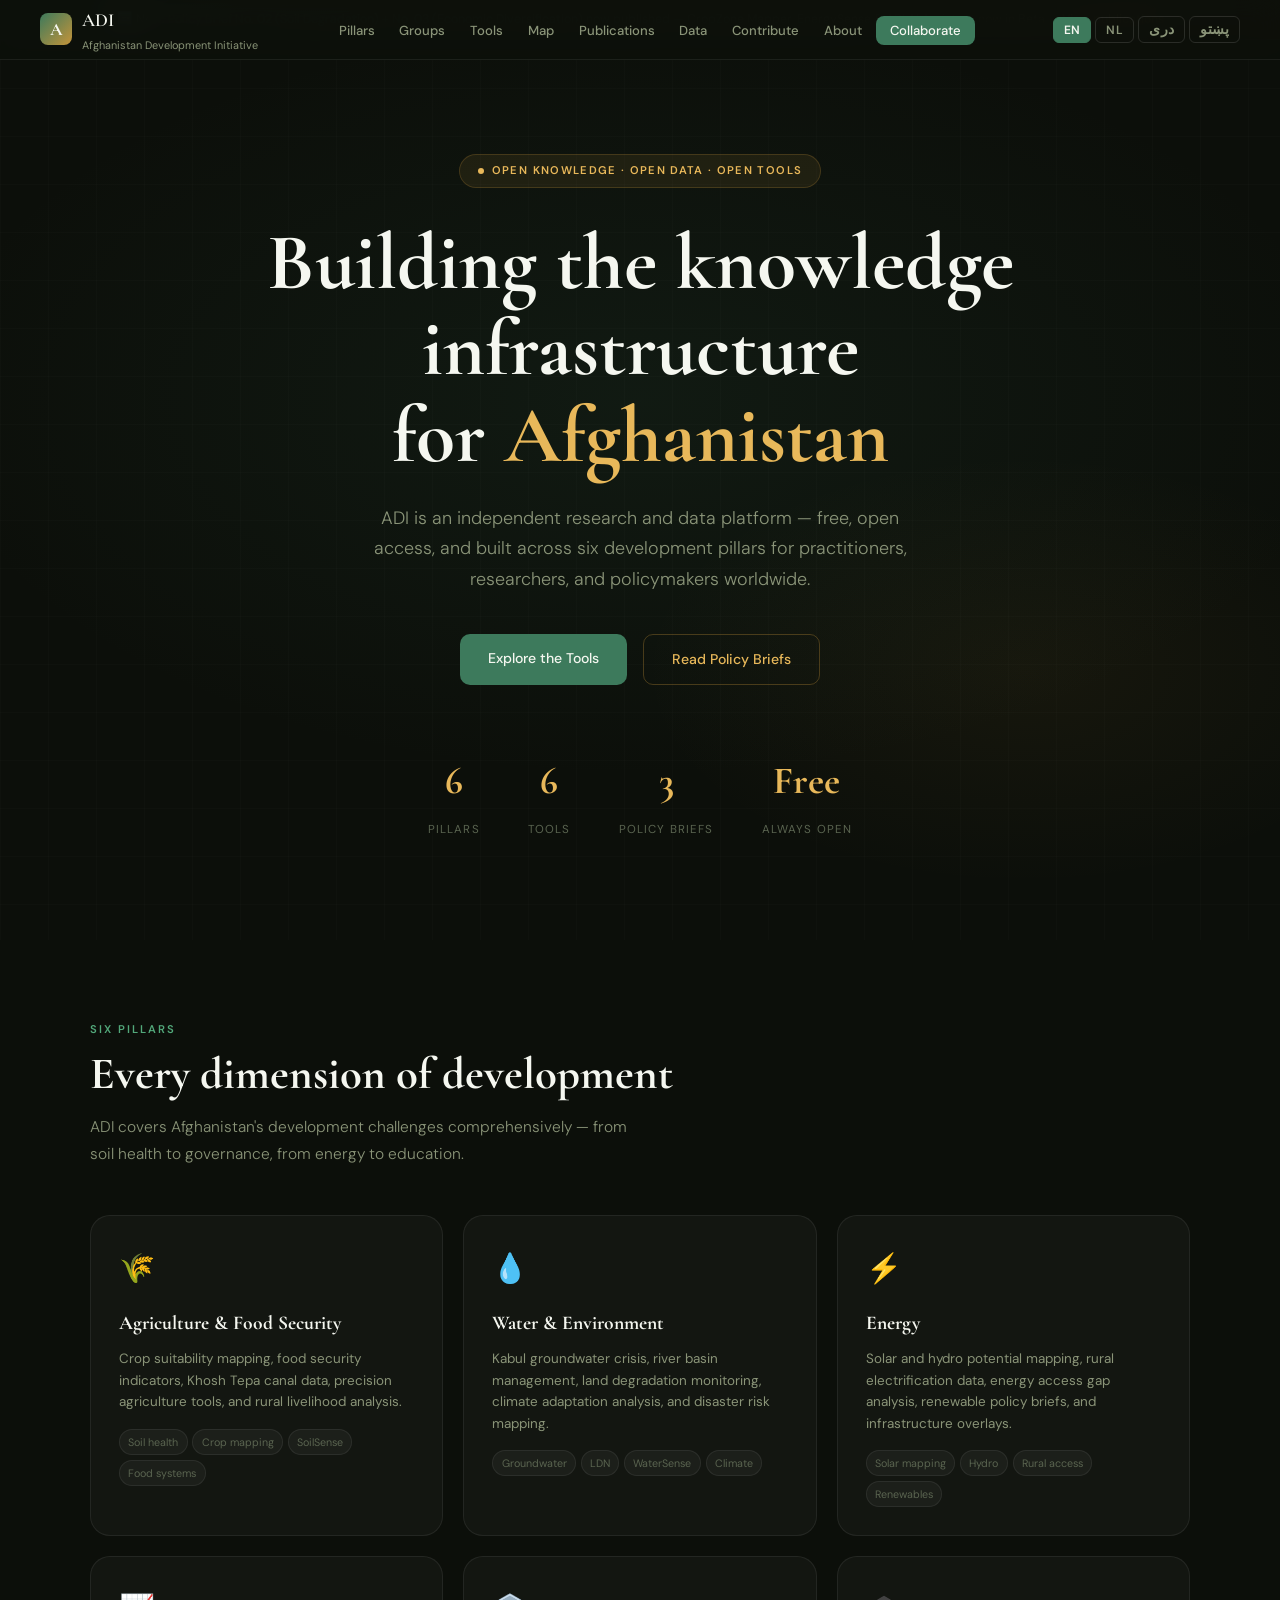
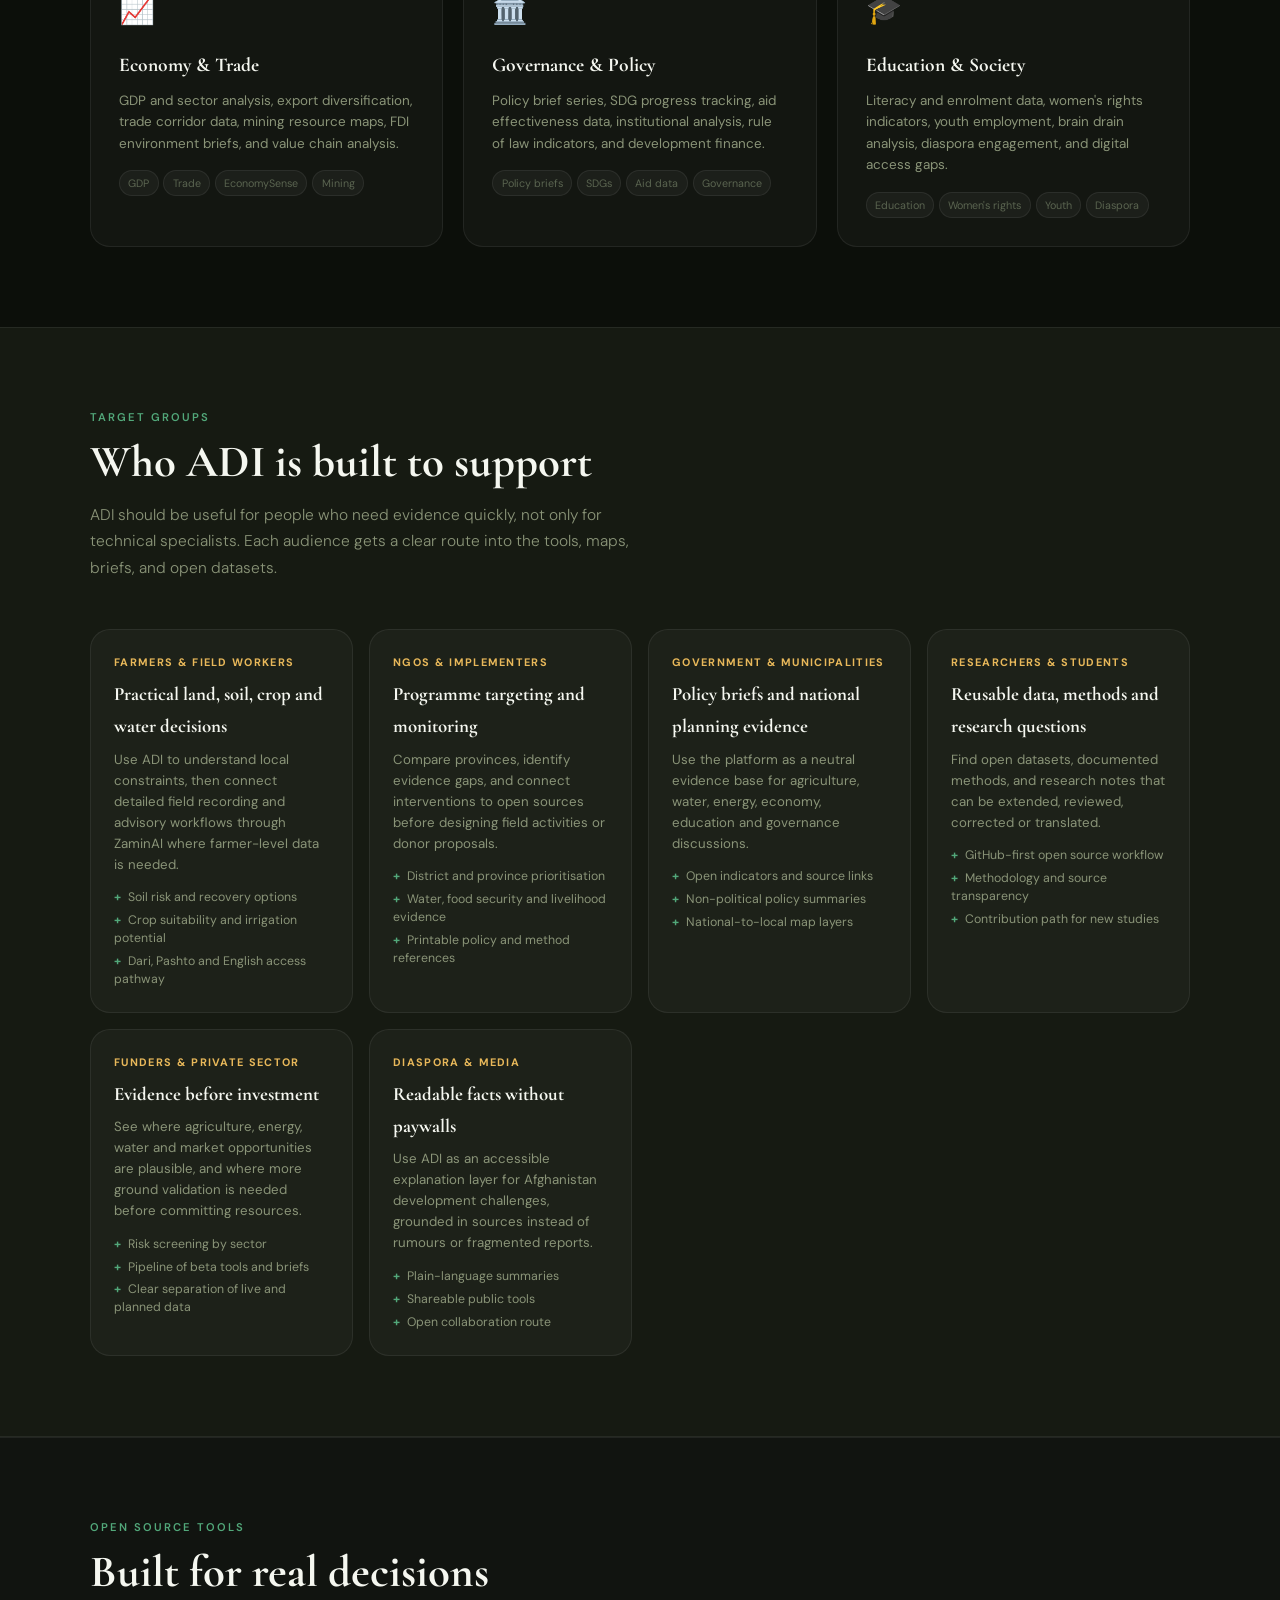
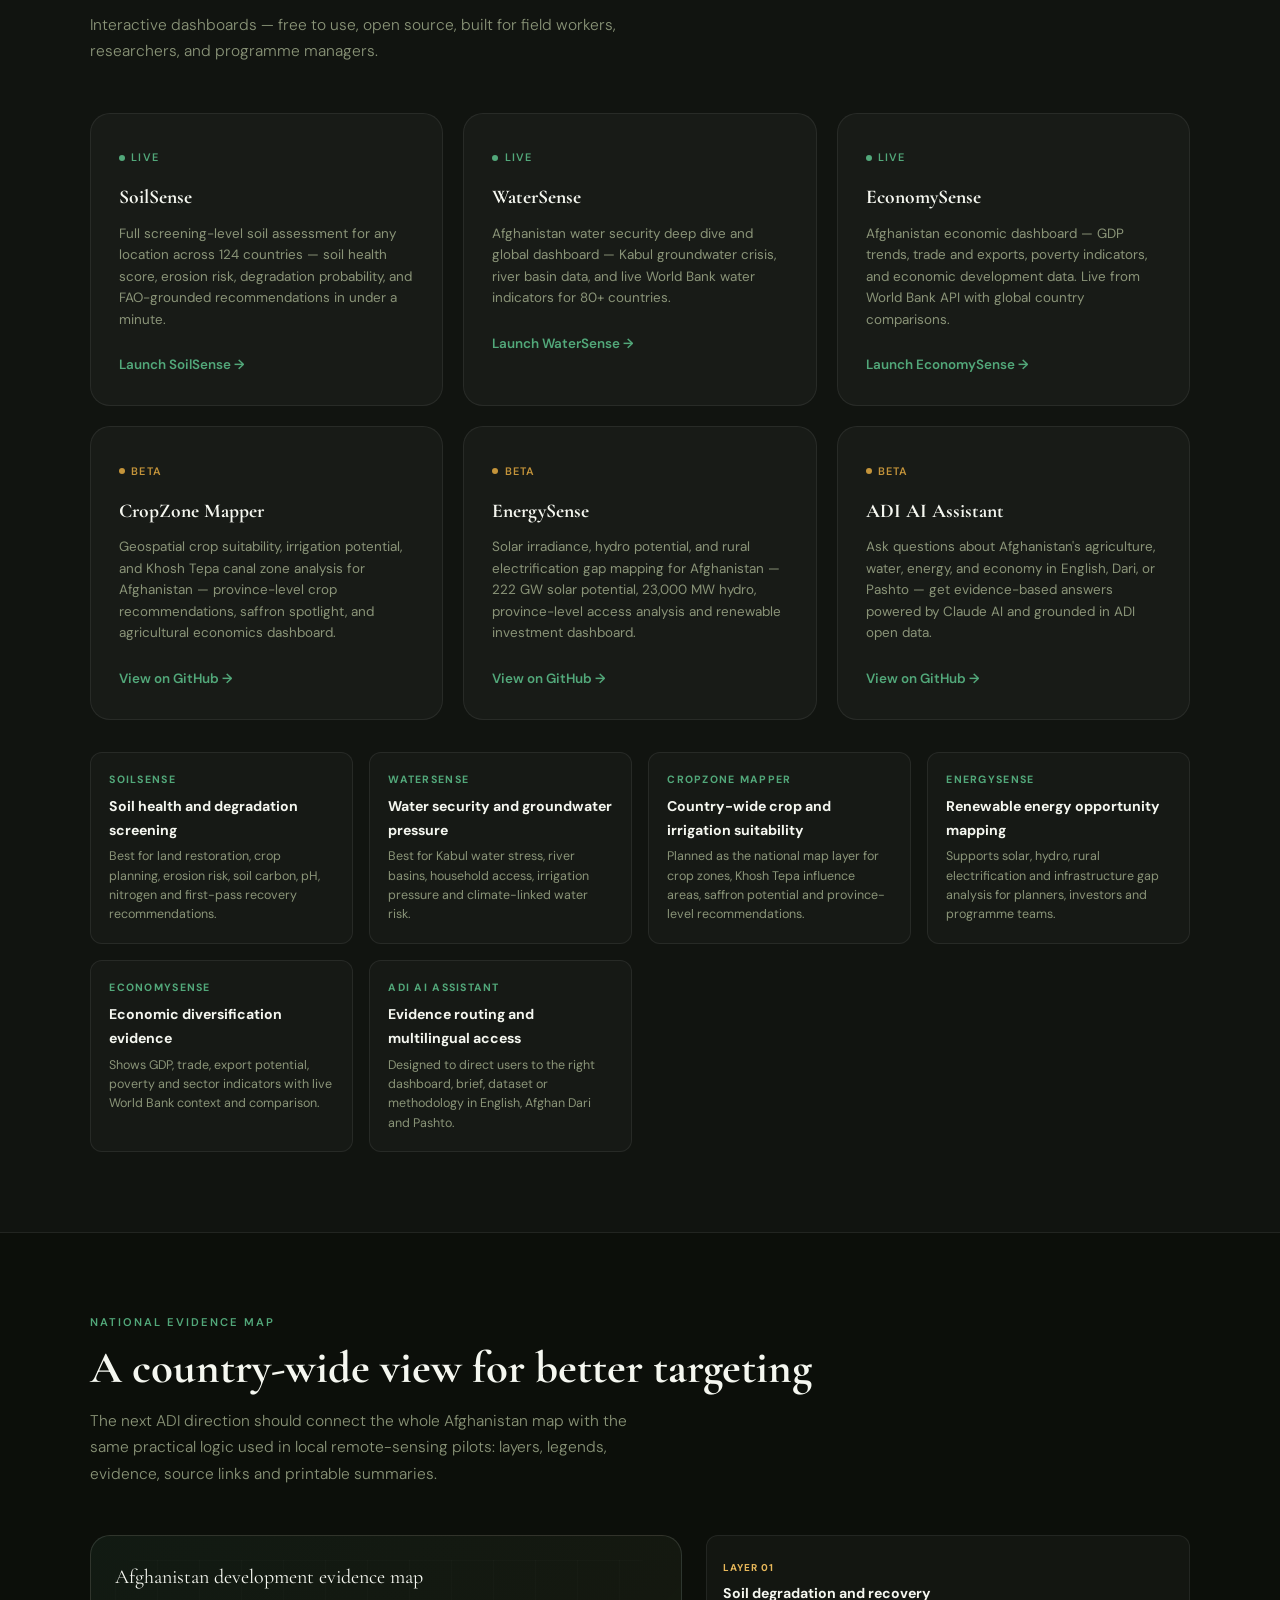
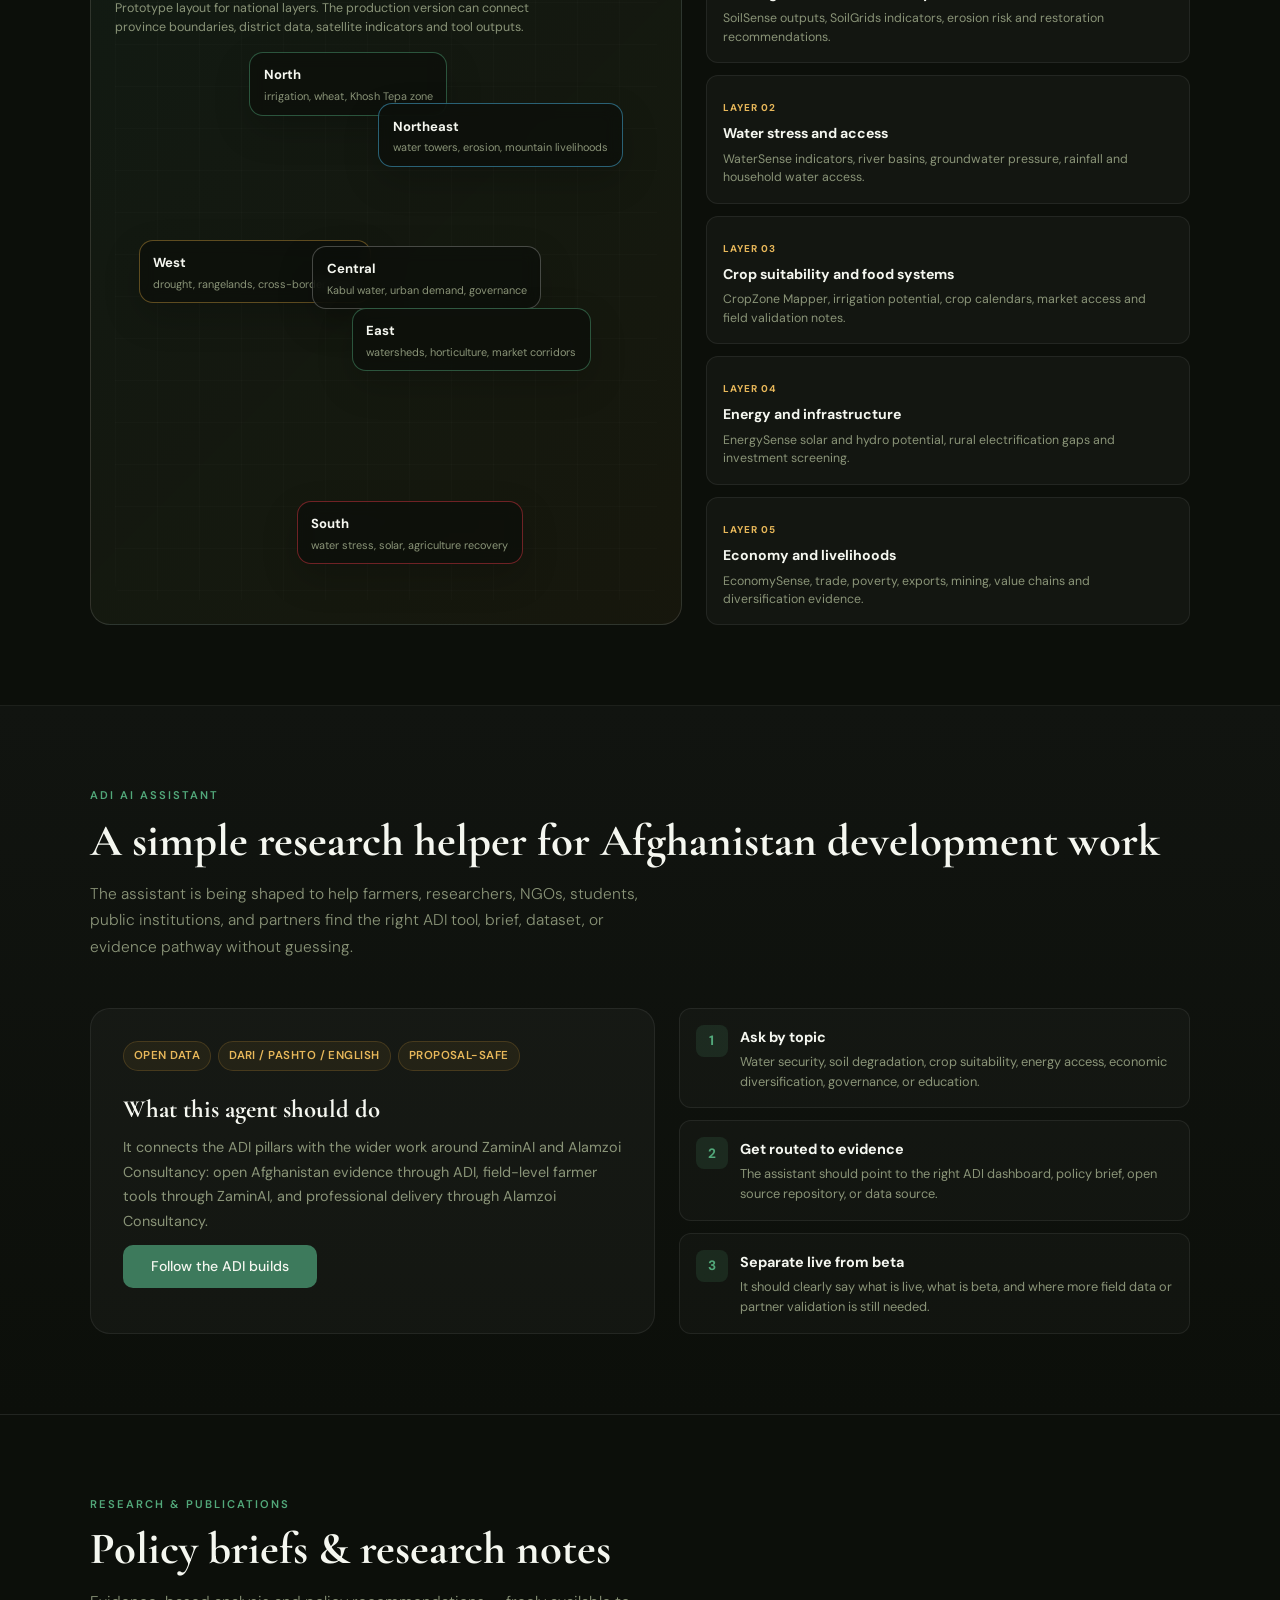
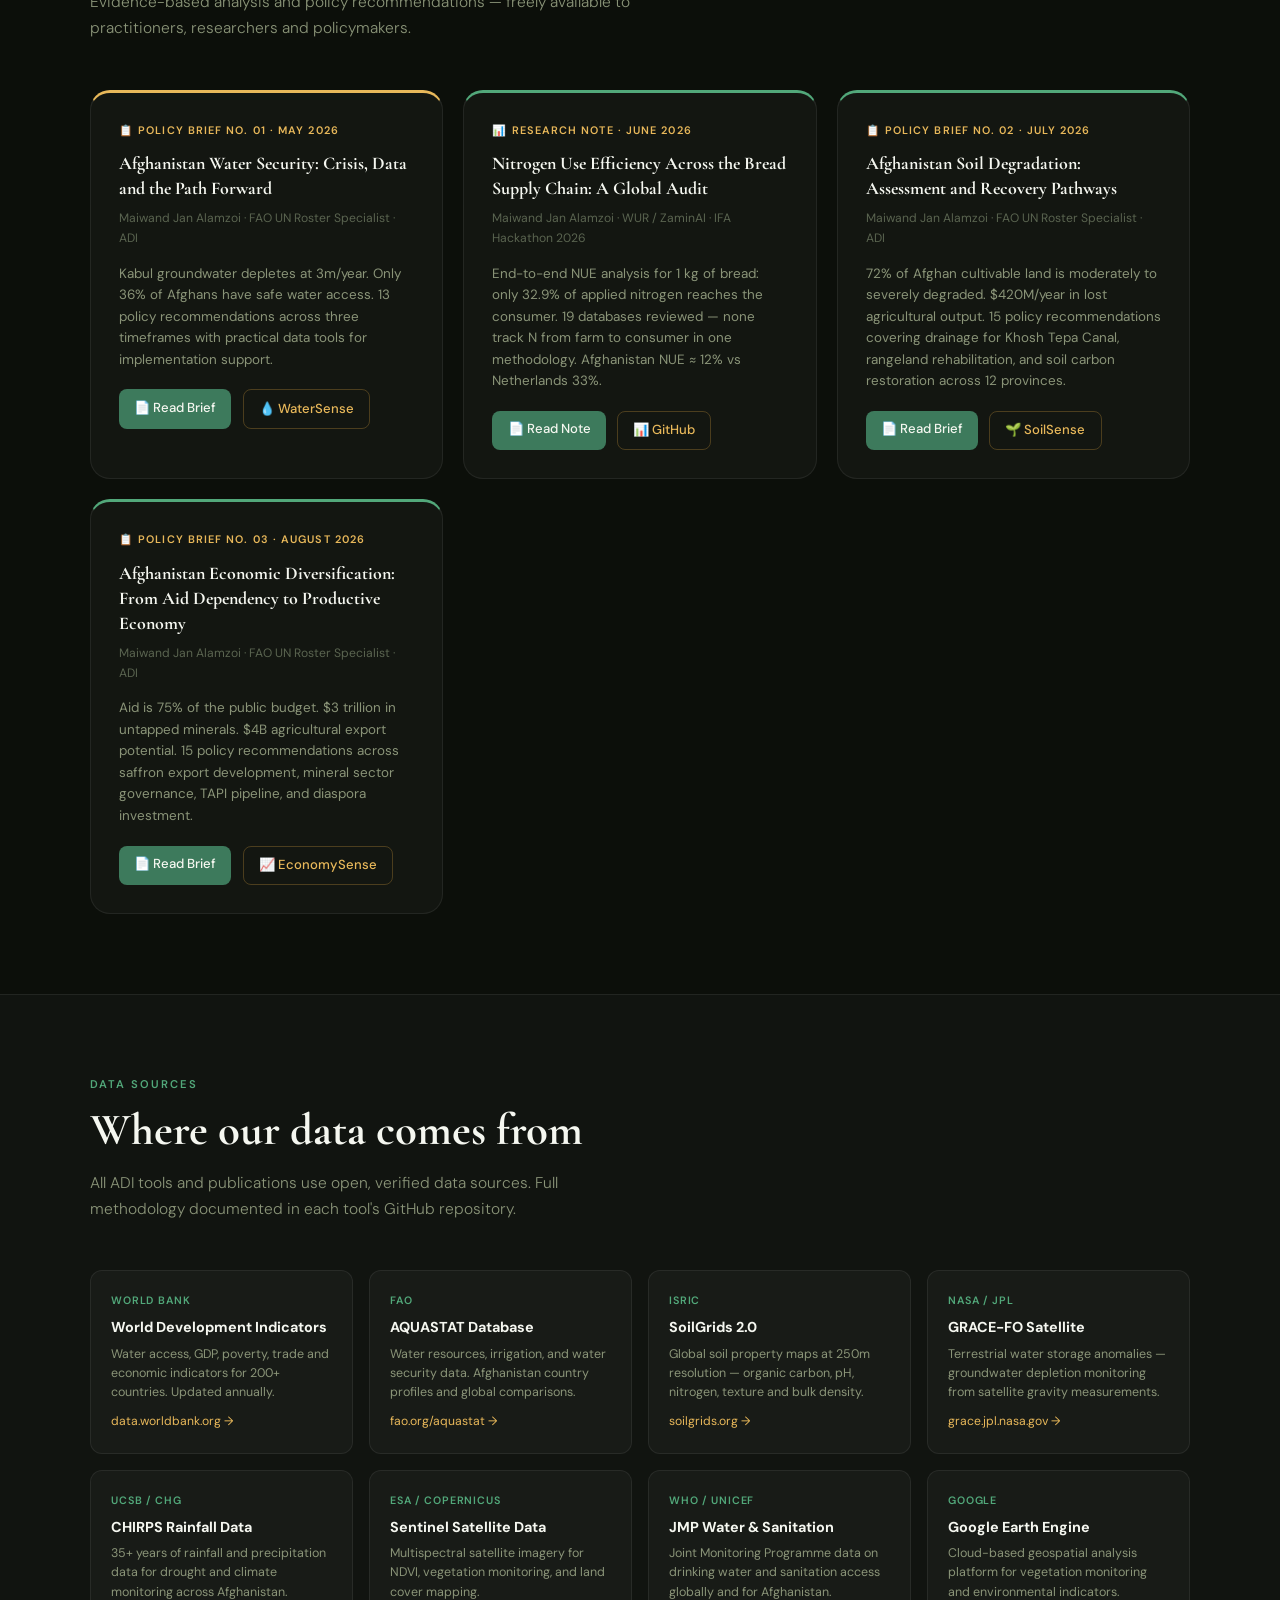
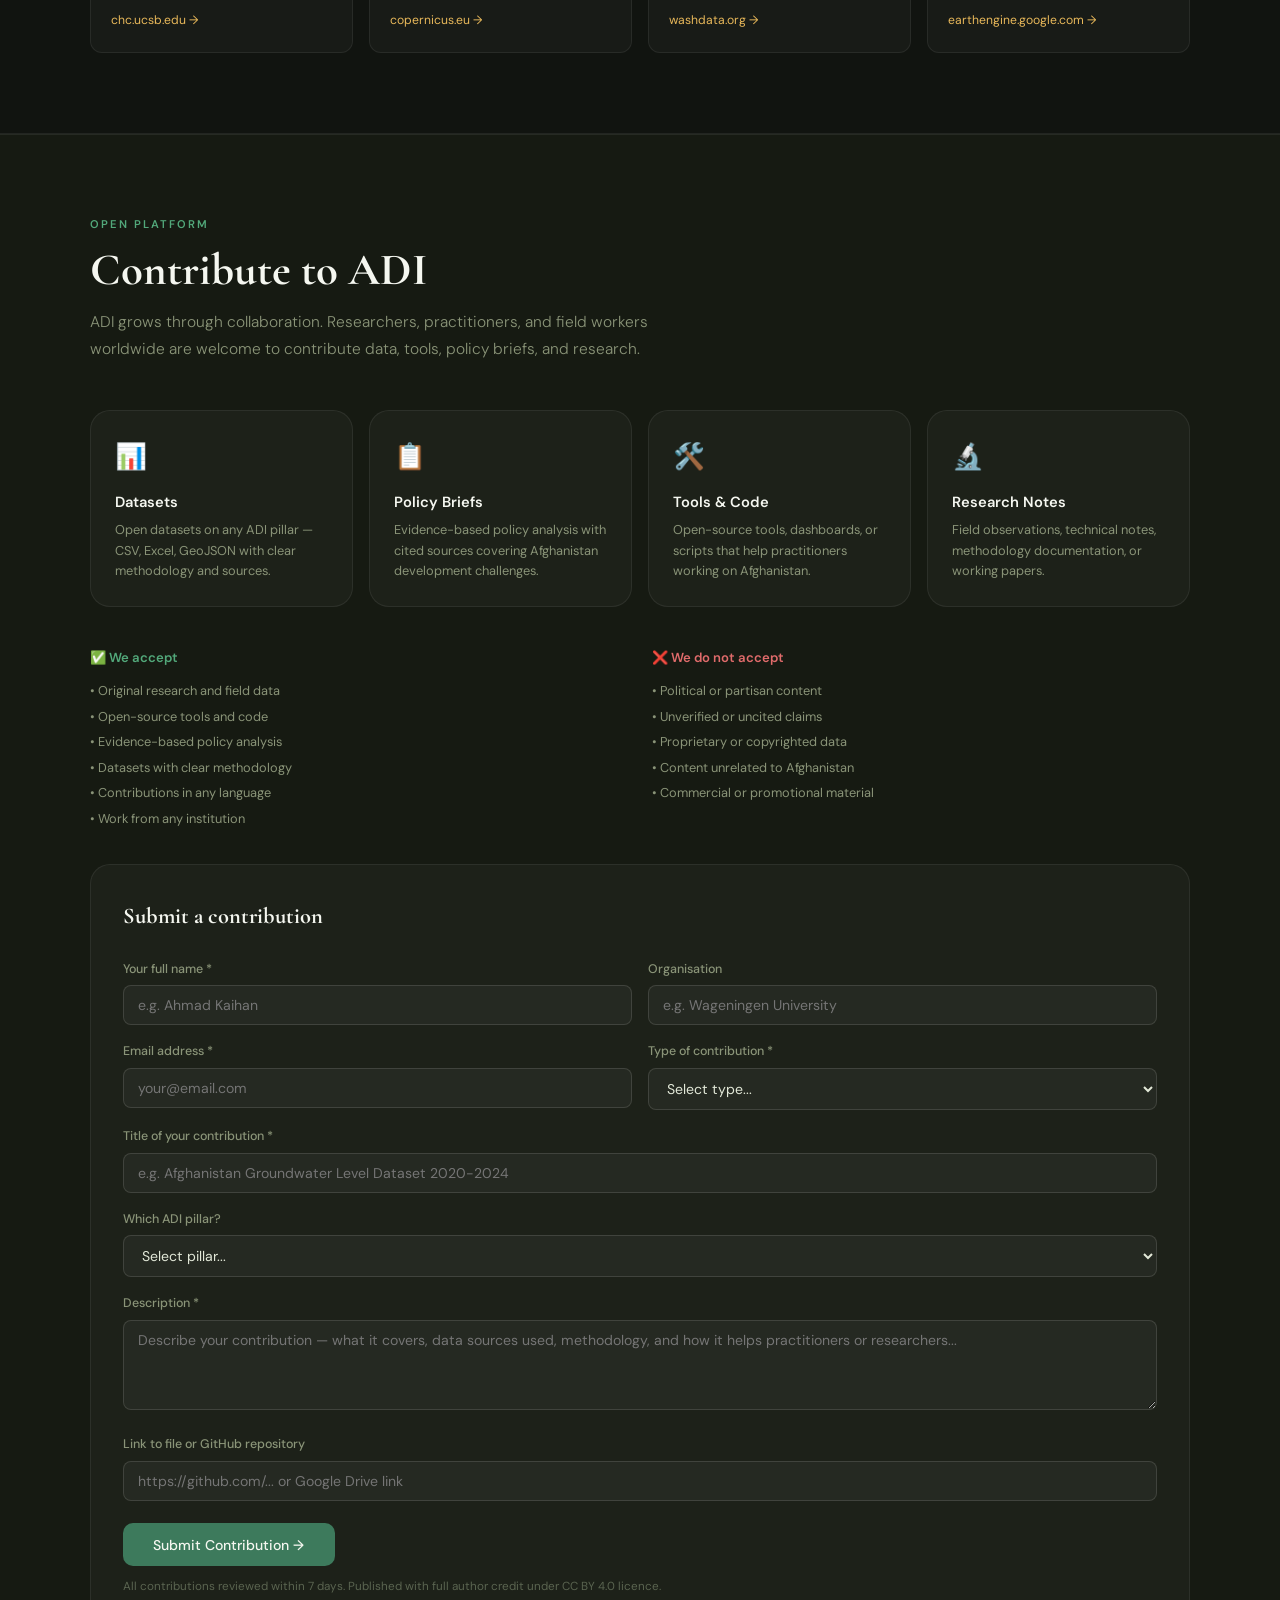
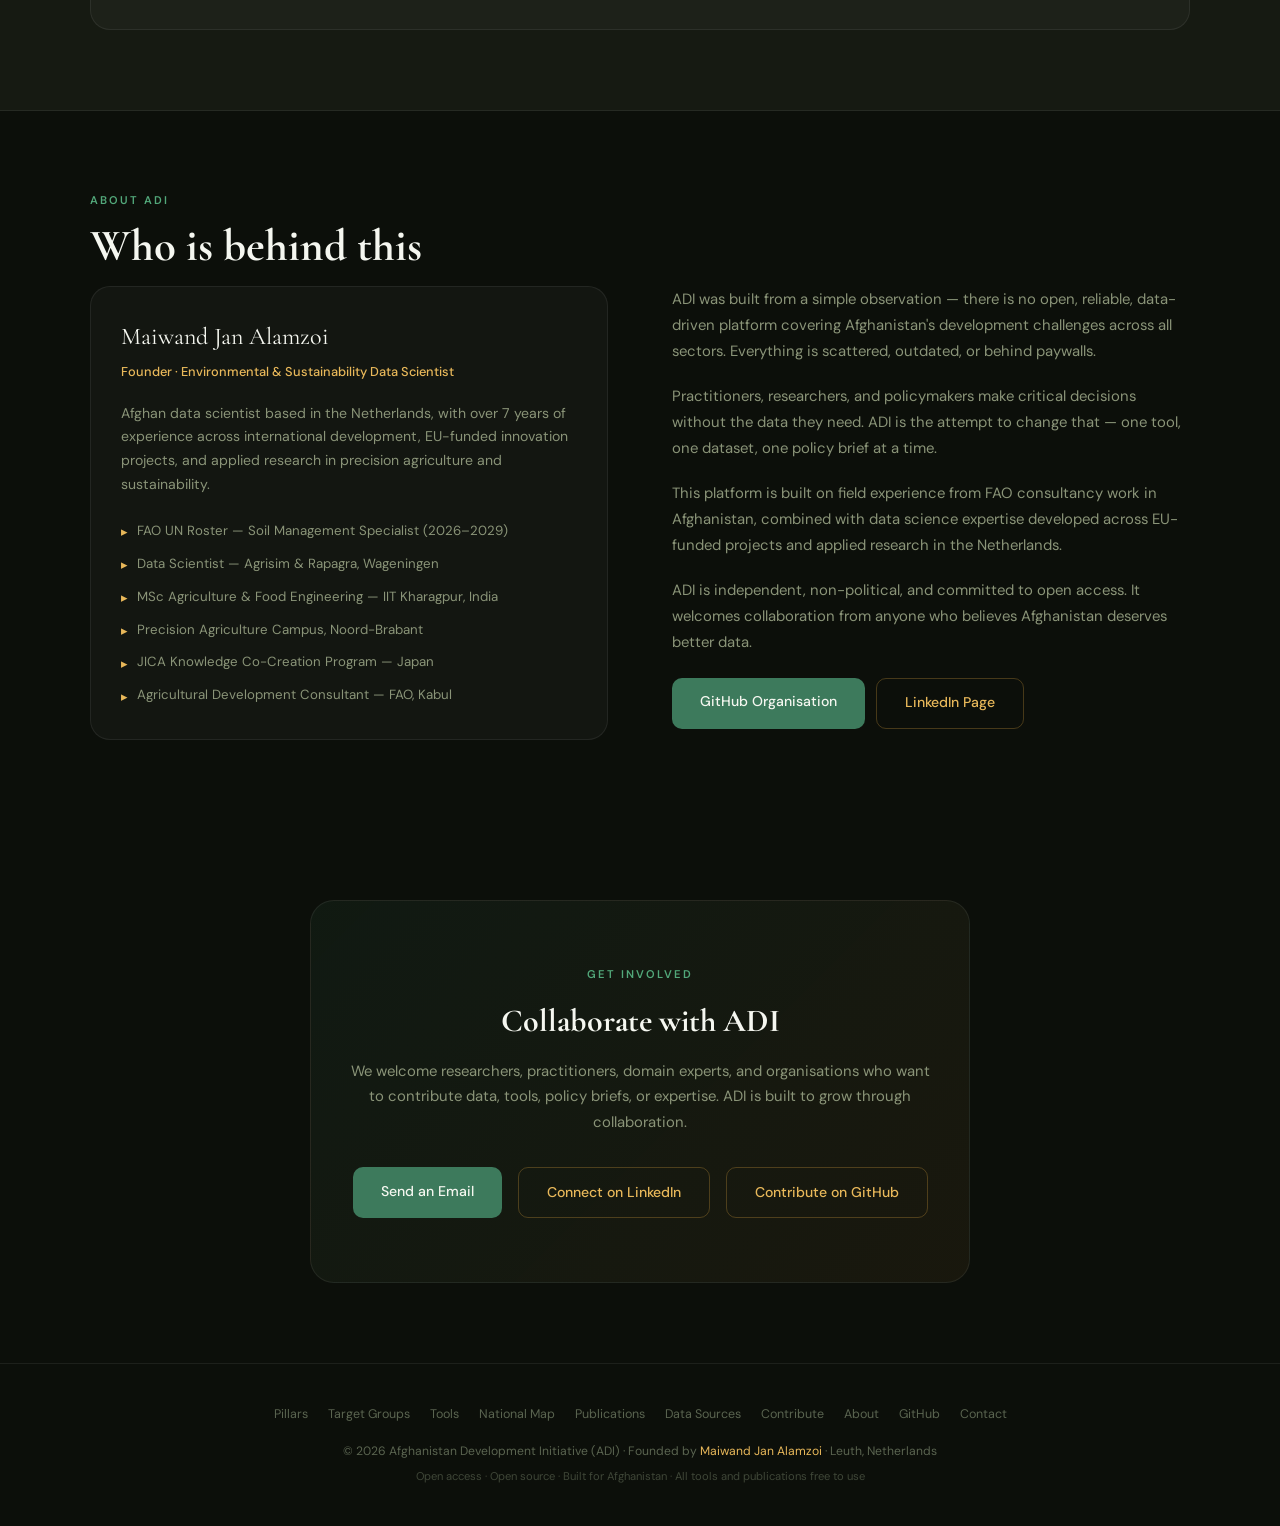
==== index.html @ 0c1fd63c "Expand ADI target groups and national map" ====
<!DOCTYPE html>
<html lang="en">
<head>
<meta charset="UTF-8">
<meta name="viewport" content="width=device-width, initial-scale=1.0">
<title>Afghanistan Development Initiative (ADI) — Open Data & Research Platform</title>
<meta name="description" content="ADI is an independent, open-access research and data platform covering Afghanistan's development challenges across agriculture, water, energy, economy, governance and education.">
<link href="https://fonts.googleapis.com/css2?family=Cormorant+Garamond:wght@400;500;600;700&family=DM+Sans:wght@300;400;500;600&display=swap" rel="stylesheet">
<style>
:root{--bg:#0c0f0a;--bg2:#111410;--bg3:#161a12;--green:#3d7a5c;--green-l:#52a87a;--green-pale:#1a2e1f;--gold:#c4943a;--gold-l:#e8b85a;--gold-pale:#2a2010;--text:#e2e8d8;--text-m:#8a9478;--text-d:#5a6450;--white:#f5f7f0;--border:rgba(255,255,255,0.07);--border2:rgba(255,255,255,0.12);--card:rgba(255,255,255,0.03);--card-h:rgba(255,255,255,0.06);--r:12px;--r2:20px}
*{margin:0;padding:0;box-sizing:border-box}
html{scroll-behavior:smooth}
body{font-family:'DM Sans',sans-serif;background:var(--bg);color:var(--text);line-height:1.7;overflow-x:hidden}
::-webkit-scrollbar{width:4px}::-webkit-scrollbar-track{background:var(--bg)}::-webkit-scrollbar-thumb{background:var(--green);border-radius:2px}

/* NAV */
nav{position:fixed;top:0;width:100%;z-index:1000;height:60px;display:flex;align-items:center;justify-content:space-between;padding:0 2.5rem;background:rgba(12,15,10,0.94);backdrop-filter:blur(16px);border-bottom:1px solid var(--border)}
.logo{display:flex;align-items:center;gap:10px;text-decoration:none}
.logo-mark{width:32px;height:32px;background:linear-gradient(135deg,var(--green),var(--gold));border-radius:8px;display:flex;align-items:center;justify-content:center;font-family:'Cormorant Garamond',serif;font-weight:700;font-size:1.1rem;color:var(--white)}
.logo-text{font-family:'Cormorant Garamond',serif;font-size:1.15rem;font-weight:600;color:var(--white)}
.logo-sub{font-size:.68rem;color:var(--text-m);font-weight:400}
.nav-links{display:flex;gap:.15rem;list-style:none;align-items:center}
.nav-links a{color:var(--text-m);text-decoration:none;font-size:.82rem;font-weight:500;padding:.4rem .7rem;border-radius:6px;transition:all .2s}
.nav-links a:hover{color:var(--gold-l);background:var(--card)}
.nav-cta{background:var(--green)!important;color:var(--white)!important;padding:.4rem .9rem!important;border-radius:8px!important}
.hamburger{display:none;flex-direction:column;gap:5px;cursor:pointer;padding:4px}
.hamburger span{width:22px;height:2px;background:var(--text-m);border-radius:1px}
.mobile-nav{display:none;position:fixed;top:60px;left:0;right:0;background:rgba(12,15,10,.97);border-bottom:1px solid var(--border);padding:1rem;z-index:999;flex-direction:column;gap:.2rem}
.mobile-nav.open{display:flex}
.mobile-nav a{color:var(--text-m);text-decoration:none;font-size:.9rem;padding:.6rem 1rem;border-radius:8px;display:block;transition:all .2s}
.mobile-nav a:hover{color:var(--gold-l);background:var(--card)}

/* ANNOUNCE */
.announce{background:linear-gradient(90deg,var(--green-pale),var(--gold-pale));border-bottom:1px solid var(--border);padding:.55rem 2rem;text-align:center;font-size:.78rem;color:var(--text-m)}
.announce a{color:var(--gold-l);text-decoration:none;font-weight:500}

/* HERO */
.hero{min-height:100vh;display:flex;align-items:center;justify-content:center;text-align:center;padding:5rem 2rem 4rem;position:relative;overflow:hidden}
.hero-bg{position:absolute;inset:0;background:radial-gradient(ellipse 80% 60% at 50% 40%,rgba(61,122,92,.1) 0%,transparent 70%),radial-gradient(ellipse 50% 40% at 80% 70%,rgba(196,148,58,.06) 0%,transparent 60%),var(--bg);z-index:0}
.hero-grid{position:absolute;inset:0;background-image:linear-gradient(rgba(255,255,255,.012) 1px,transparent 1px),linear-gradient(90deg,rgba(255,255,255,.012) 1px,transparent 1px);background-size:48px 48px;z-index:0}
.hero-content{position:relative;z-index:1;max-width:780px}
.hero-badge{display:inline-flex;align-items:center;gap:8px;background:rgba(196,148,58,.1);border:1px solid rgba(196,148,58,.22);color:var(--gold-l);font-size:.7rem;font-weight:600;letter-spacing:.12em;text-transform:uppercase;padding:.4rem 1.1rem;border-radius:100px;margin-bottom:2rem;animation:fadeUp .7s ease both}
.hero-badge::before{content:'';width:6px;height:6px;border-radius:50%;background:var(--gold-l);animation:blink 2s infinite}
.hero h1{font-family:'Cormorant Garamond',serif;font-size:clamp(2.8rem,7vw,5rem);font-weight:700;line-height:1.08;color:var(--white);margin-bottom:1.5rem;animation:fadeUp .7s .1s ease both}
.hero h1 em{font-style:normal;color:var(--gold-l)}
.hero p{font-size:clamp(.95rem,2vw,1.12rem);color:var(--text-m);max-width:560px;margin:0 auto 2.5rem;font-weight:300;animation:fadeUp .7s .2s ease both}
.hero-btns{display:flex;gap:1rem;justify-content:center;flex-wrap:wrap;animation:fadeUp .7s .3s ease both}
.btn{padding:.78rem 1.75rem;border-radius:10px;font-size:.88rem;font-weight:500;text-decoration:none;transition:all .2s;cursor:pointer;border:none;font-family:'DM Sans',sans-serif}
.btn-p{background:var(--green);color:var(--white)}
.btn-p:hover{background:var(--green-l);transform:translateY(-2px)}
.btn-o{background:transparent;color:var(--gold-l);border:1.5px solid rgba(196,148,58,.32)}
.btn-o:hover{border-color:var(--gold-l);transform:translateY(-2px)}
.hero-stats{display:flex;gap:3rem;justify-content:center;margin-top:4rem;flex-wrap:wrap;animation:fadeUp .7s .4s ease both}
.stat-num{font-family:'Cormorant Garamond',serif;font-size:2.4rem;font-weight:700;color:var(--gold-l);display:block}
.stat-lbl{font-size:.72rem;color:var(--text-d);text-transform:uppercase;letter-spacing:.1em}

/* SECTIONS */
section{padding:5rem 2rem}
.container{max-width:1100px;margin:0 auto}
.s-label{font-size:.7rem;font-weight:600;letter-spacing:.18em;text-transform:uppercase;color:var(--green-l);margin-bottom:.6rem}
.s-title{font-family:'Cormorant Garamond',serif;font-size:clamp(1.8rem,4vw,2.8rem);font-weight:700;color:var(--white);margin-bottom:.75rem;line-height:1.2}
.s-sub{color:var(--text-m);font-size:.97rem;max-width:560px;margin-bottom:3rem;font-weight:300}

/* PILLARS */
.pillars-grid{display:grid;grid-template-columns:repeat(auto-fit,minmax(300px,1fr));gap:1.25rem}
.pillar{background:var(--card);border:1px solid var(--border);border-radius:var(--r2);padding:1.75rem;transition:all .3s;position:relative;overflow:hidden}
.pillar::after{content:'';position:absolute;bottom:0;left:0;right:0;height:2px;background:var(--accent,var(--green-l));transform:scaleX(0);transform-origin:left;transition:transform .3s}
.pillar:hover{background:var(--card-h);border-color:var(--border2);transform:translateY(-3px)}
.pillar:hover::after{transform:scaleX(1)}
.pillar-icon{font-size:1.8rem;margin-bottom:.9rem}
.pillar h3{font-family:'Cormorant Garamond',serif;font-size:1.22rem;color:var(--white);margin-bottom:.5rem}
.pillar p{font-size:.84rem;color:var(--text-m);margin-bottom:1rem;line-height:1.6}
.ptags{display:flex;flex-wrap:wrap;gap:.3rem}
.ptag{font-size:.67rem;padding:.18rem .52rem;border-radius:100px;background:rgba(255,255,255,.04);color:var(--text-d);border:1px solid var(--border)}

/* TARGET GROUPS */
.groups-sec{background:var(--bg3);border-top:1px solid var(--border);border-bottom:1px solid var(--border)}
.groups-grid{display:grid;grid-template-columns:repeat(auto-fit,minmax(260px,1fr));gap:1rem}
.group-card{background:var(--card);border:1px solid var(--border);border-radius:var(--r2);padding:1.45rem;transition:all .25s}
.group-card:hover{background:var(--card-h);border-color:var(--border2);transform:translateY(-2px)}
.group-kicker{font-size:.68rem;font-weight:700;letter-spacing:.12em;text-transform:uppercase;color:var(--gold-l);margin-bottom:.4rem}
.group-card h3{font-family:'Cormorant Garamond',serif;font-size:1.18rem;color:var(--white);margin-bottom:.45rem}
.group-card p{font-size:.83rem;color:var(--text-m);line-height:1.58;margin-bottom:.85rem}
.group-card ul{list-style:none;display:grid;gap:.32rem}
.group-card li{font-size:.77rem;color:var(--text-m);line-height:1.45}
.group-card li::before{content:'+';color:var(--green-l);font-weight:700;margin-right:.45rem}

/* TOOLS */
.tools-sec{background:var(--bg2);border-top:1px solid var(--border);border-bottom:1px solid var(--border)}
.tools-grid{display:grid;grid-template-columns:repeat(auto-fit,minmax(280px,1fr));gap:1.25rem}
.tool-card{background:var(--card);border:1px solid var(--border);border-radius:var(--r2);padding:1.75rem;transition:all .3s}
.tool-card:hover{transform:translateY(-3px);border-color:rgba(61,122,92,.35)}
.ts-live{display:inline-flex;align-items:center;gap:.4rem;font-size:.68rem;font-weight:600;letter-spacing:.1em;text-transform:uppercase;color:#52a87a;margin-bottom:.9rem}
.ts-soon{display:inline-flex;align-items:center;gap:.4rem;font-size:.68rem;font-weight:600;letter-spacing:.1em;text-transform:uppercase;color:var(--gold);margin-bottom:.9rem}
.dot-live{width:6px;height:6px;border-radius:50%;background:#52a87a;animation:blink 2s infinite}
.dot-soon{width:6px;height:6px;border-radius:50%;background:var(--gold)}
.tool-card h3{font-family:'Cormorant Garamond',serif;font-size:1.22rem;color:var(--white);margin-bottom:.5rem}
.tool-card p{font-size:.84rem;color:var(--text-m);margin-bottom:1.25rem;line-height:1.6}
.tool-link{font-size:.84rem;font-weight:600;color:var(--green-l);text-decoration:none;display:inline-flex;align-items:center;gap:.3rem;transition:gap .2s}
.tool-link:hover{gap:.6rem}
.tool-roadmap{margin-top:2rem;display:grid;grid-template-columns:repeat(auto-fit,minmax(240px,1fr));gap:1rem}
.road-item{background:rgba(255,255,255,.025);border:1px solid var(--border);border-radius:var(--r);padding:1.15rem}
.road-item h4{font-size:.88rem;color:var(--white);margin-bottom:.3rem}
.road-item p{font-size:.78rem;color:var(--text-m);line-height:1.55}
.road-label{font-size:.66rem;font-weight:700;letter-spacing:.12em;text-transform:uppercase;color:var(--green-l);margin-bottom:.35rem}

/* NATIONAL MAP */
.map-sec{background:var(--bg);border-bottom:1px solid var(--border)}
.map-layout{display:grid;grid-template-columns:1.1fr .9fr;gap:1.5rem;align-items:stretch}
.country-map{min-height:440px;background:linear-gradient(135deg,rgba(82,168,122,.08),rgba(196,148,58,.06));border:1px solid var(--border2);border-radius:var(--r2);position:relative;overflow:hidden;padding:1.5rem}
.country-map::before{content:'';position:absolute;inset:1.5rem;background:linear-gradient(rgba(255,255,255,.035) 1px,transparent 1px),linear-gradient(90deg,rgba(255,255,255,.035) 1px,transparent 1px);background-size:42px 42px;border-radius:18px;opacity:.45}
.map-title{position:relative;z-index:2;font-family:'Cormorant Garamond',serif;font-size:1.25rem;color:var(--white);margin-bottom:.3rem}
.map-note{position:relative;z-index:2;font-size:.78rem;color:var(--text-m);max-width:420px;line-height:1.55}
.region-cloud{position:absolute;inset:5.5rem 2rem 2rem;z-index:2}
.region{position:absolute;border:1px solid rgba(255,255,255,.18);background:rgba(12,15,10,.72);backdrop-filter:blur(8px);border-radius:14px;padding:.7rem .85rem;min-width:118px;box-shadow:0 14px 36px rgba(0,0,0,.18)}
.region strong{display:block;color:var(--white);font-size:.82rem;margin-bottom:.15rem}
.region span{display:block;color:var(--text-m);font-size:.68rem;line-height:1.3}
.region.north{left:24%;top:5%;border-color:rgba(82,168,122,.45)}
.region.northeast{right:5%;top:14%;border-color:rgba(79,195,247,.45)}
.region.west{left:3%;top:38%;border-color:rgba(196,148,58,.45)}
.region.central{left:36%;top:39%;border-color:rgba(255,255,255,.24)}
.region.east{right:11%;top:50%;border-color:rgba(82,168,122,.45)}
.region.south{left:33%;bottom:5%;border-color:rgba(230,57,70,.45)}
.layer-stack{display:grid;gap:.75rem}
.layer-card{background:var(--card);border:1px solid var(--border);border-radius:var(--r);padding:1rem}
.layer-card h4{font-size:.88rem;color:var(--white);margin-bottom:.25rem}
.layer-card p{font-size:.77rem;color:var(--text-m);line-height:1.5}
.layer-pill{display:inline-block;font-size:.62rem;font-weight:700;letter-spacing:.1em;text-transform:uppercase;color:var(--gold-l);margin-bottom:.3rem}

/* ADI ASSISTANT */
.assistant-sec{background:linear-gradient(180deg,var(--bg2),var(--bg));border-bottom:1px solid var(--border)}
.assistant-panel{display:grid;grid-template-columns:1.05fr .95fr;gap:1.5rem;align-items:stretch}
.assistant-lead{background:var(--card);border:1px solid var(--border);border-radius:var(--r2);padding:2rem}
.assistant-lead h3{font-family:'Cormorant Garamond',serif;font-size:1.55rem;color:var(--white);margin-bottom:.65rem;line-height:1.25}
.assistant-lead p{font-size:.9rem;color:var(--text-m);line-height:1.7;margin-bottom:1.2rem}
.agent-tags{display:flex;flex-wrap:wrap;gap:.45rem;margin-bottom:1.4rem}
.agent-tag{font-size:.72rem;font-weight:600;letter-spacing:.04em;text-transform:uppercase;color:var(--gold-l);background:rgba(196,148,58,.08);border:1px solid rgba(196,148,58,.22);border-radius:100px;padding:.28rem .62rem}
.assistant-steps{display:grid;gap:.75rem}
.assistant-step{display:grid;grid-template-columns:2rem 1fr;gap:.75rem;background:rgba(255,255,255,.025);border:1px solid var(--border);border-radius:var(--r);padding:1rem}
.step-num{width:2rem;height:2rem;border-radius:8px;background:rgba(82,168,122,.14);color:var(--green-l);display:flex;align-items:center;justify-content:center;font-weight:700;font-size:.85rem}
.assistant-step h4{font-size:.9rem;color:var(--white);margin-bottom:.15rem}
.assistant-step p{font-size:.8rem;color:var(--text-m);line-height:1.55}

/* PUBLICATIONS */
.pub-grid{display:grid;grid-template-columns:repeat(auto-fit,minmax(300px,1fr));gap:1.25rem}
.pub-card{background:var(--card);border:1px solid var(--border);border-radius:var(--r2);padding:1.75rem;transition:all .3s}
.pub-card:hover{transform:translateY(-3px);border-color:rgba(196,148,58,.28)}
.pub-type{font-size:.68rem;font-weight:600;letter-spacing:.1em;text-transform:uppercase;color:var(--gold-l);margin-bottom:.75rem}
.pub-card h3{font-family:'Cormorant Garamond',serif;font-size:1.12rem;color:var(--white);margin-bottom:.4rem;line-height:1.4}
.pub-meta{font-size:.76rem;color:var(--text-d);margin-bottom:.85rem}
.pub-card p{font-size:.84rem;color:var(--text-m);margin-bottom:1.2rem;line-height:1.6}
.pub-links{display:flex;gap:.7rem;flex-wrap:wrap}
.pb-p{font-size:.82rem;font-weight:500;text-decoration:none;padding:.48rem .95rem;border-radius:8px;background:var(--green);color:var(--white);transition:all .2s}
.pb-p:hover{background:var(--green-l)}
.pb-s{font-size:.82rem;font-weight:500;text-decoration:none;padding:.48rem .95rem;border-radius:8px;background:transparent;color:var(--gold-l);border:1px solid rgba(196,148,58,.32);transition:all .2s}
.pb-s:hover{border-color:var(--gold-l)}

/* DATA SOURCES */
.sources-sec{background:var(--bg2);border-top:1px solid var(--border);border-bottom:1px solid var(--border)}
.sources-grid{display:grid;grid-template-columns:repeat(auto-fit,minmax(240px,1fr));gap:1rem}
.src-card{background:var(--card);border:1px solid var(--border);border-radius:var(--r);padding:1.25rem;transition:all .2s}
.src-card:hover{border-color:var(--border2)}
.src-org{font-size:.67rem;font-weight:600;letter-spacing:.08em;text-transform:uppercase;color:var(--green-l);margin-bottom:.35rem}
.src-card h4{font-size:.9rem;color:var(--white);margin-bottom:.3rem}
.src-card p{font-size:.78rem;color:var(--text-m);line-height:1.55}
.src-link{font-size:.76rem;color:var(--gold-l);text-decoration:none;margin-top:.5rem;display:inline-block;transition:opacity .2s}
.src-link:hover{opacity:.7}

/* CONTRIBUTE */
.contrib-sec{background:var(--bg3);border-top:1px solid var(--border);border-bottom:1px solid var(--border)}
.ctypes{display:grid;grid-template-columns:repeat(auto-fit,minmax(200px,1fr));gap:1rem;margin-bottom:2.5rem}
.ctype{background:var(--card);border:1px solid var(--border);border-radius:var(--r2);padding:1.5rem;transition:all .3s}
.ctype:hover{background:var(--card-h);border-color:var(--border2)}
.ctype-icon{font-size:1.6rem;margin-bottom:.7rem}
.ctype h4{font-size:.92rem;font-weight:600;color:var(--white);margin-bottom:.35rem}
.ctype p{font-size:.8rem;color:var(--text-m);line-height:1.6}
.guidelines{display:grid;grid-template-columns:1fr 1fr;gap:1.5rem;margin-bottom:2rem}
.guideline h4{font-size:.82rem;font-weight:600;margin-bottom:.55rem}
.guideline ul{list-style:none;font-size:.8rem;color:var(--text-m);line-height:2}
.contrib-form-wrap{background:var(--card);border:1px solid var(--border);border-radius:var(--r2);padding:2rem}
.form-grid{display:grid;grid-template-columns:1fr 1fr;gap:1rem;margin-bottom:1rem}
.form-full{grid-column:1/-1}
.form-group label{display:block;font-size:.78rem;font-weight:500;color:var(--text-m);margin-bottom:.35rem}
.form-group input,.form-group select,.form-group textarea{width:100%;background:rgba(255,255,255,.04);border:1px solid var(--border2);border-radius:8px;padding:.62rem .88rem;font-size:.88rem;color:var(--text);font-family:'DM Sans',sans-serif;transition:border .2s;outline:none}
.form-group input:focus,.form-group select:focus,.form-group textarea:focus{border-color:var(--green-l)}
.form-group textarea{resize:vertical;min-height:90px}
.form-group select option{background:var(--bg2)}
.submit-btn{background:var(--green);color:var(--white);border:none;padding:.78rem 1.9rem;border-radius:10px;font-size:.88rem;font-weight:500;cursor:pointer;font-family:'DM Sans',sans-serif;transition:all .2s;margin-top:.4rem}
.submit-btn:hover{background:var(--green-l);transform:translateY(-2px)}
.form-success{display:none;text-align:center;padding:2.5rem;color:var(--green-l)}

/* ABOUT */
.about-grid{display:grid;grid-template-columns:1fr 1fr;gap:4rem;align-items:start}
.founder-card{background:var(--card);border:1px solid var(--border);border-radius:var(--r2);padding:1.9rem}
.founder-name{font-family:'Cormorant Garamond',serif;font-size:1.5rem;color:var(--white);margin-bottom:.18rem}
.founder-role{font-size:.8rem;color:var(--gold-l);margin-bottom:1.2rem;font-weight:500}
.founder-bio{font-size:.88rem;color:var(--text-m);margin-bottom:1.4rem;line-height:1.7}
.creds{display:flex;flex-direction:column;gap:.55rem}
.cred{display:flex;gap:.55rem;align-items:flex-start;font-size:.83rem;color:var(--text-m)}
.cred::before{content:'▸';color:var(--gold-l);flex-shrink:0;margin-top:.1rem}
.about-text p{color:var(--text-m);font-size:.93rem;margin-bottom:1.2rem;line-height:1.75}
.about-btns{display:flex;gap:.7rem;flex-wrap:wrap;margin-top:1.4rem}

/* CONTACT */
.contact-sec{text-align:center}
.contact-card{background:linear-gradient(135deg,rgba(61,122,92,.1),rgba(196,148,58,.07));border:1px solid var(--border);border-radius:24px;padding:4rem 2rem;max-width:660px;margin:0 auto}
.contact-card h2{font-family:'Cormorant Garamond',serif;font-size:2rem;color:var(--white);margin-bottom:.7rem}
.contact-card p{color:var(--text-m);margin-bottom:2rem;font-size:.93rem}
.contact-links{display:flex;gap:1rem;justify-content:center;flex-wrap:wrap}

/* FOOTER */
footer{border-top:1px solid var(--border);padding:2.5rem 2rem;text-align:center}
.footer-links{display:flex;gap:1.25rem;justify-content:center;flex-wrap:wrap;margin-bottom:1rem}
.footer-links a{font-size:.78rem;color:var(--text-d);text-decoration:none;transition:color .2s}
.footer-links a:hover{color:var(--gold-l)}
.footer-copy{font-size:.76rem;color:var(--text-d)}
.footer-note{font-size:.7rem;color:var(--text-d);margin-top:.35rem;opacity:.65}

/* ANIMATIONS */
@keyframes fadeUp{from{opacity:0;transform:translateY(20px)}to{opacity:1;transform:translateY(0)}}
@keyframes blink{0%,100%{opacity:1}50%{opacity:.35}}

/* RESPONSIVE */
@media(max-width:768px){
  .nav-links{display:none}
  .hamburger{display:flex}
  .about-grid{grid-template-columns:1fr;gap:2rem}
  .form-grid{grid-template-columns:1fr}
  .guidelines{grid-template-columns:1fr}
  .assistant-panel{grid-template-columns:1fr}
  .map-layout{grid-template-columns:1fr}
  .country-map{min-height:520px}
  .region-cloud{inset:5rem 1rem 1rem}
  .hero-stats{gap:1.5rem}
  nav{padding:0 1.25rem}
  section{padding:3.5rem 1.25rem}
}

/* LANGUAGE SWITCHER */
.lang-switcher{display:flex;gap:4px;align-items:center;margin-left:8px}
.lang-btn{padding:4px 10px;border-radius:6px;border:1px solid var(--border2);background:transparent;color:var(--text-m);font-size:.75rem;font-weight:600;cursor:pointer;font-family:'DM Sans',sans-serif;transition:all .2s;letter-spacing:.03em}
.lang-btn:hover{color:var(--gold-l);border-color:var(--gold)}
.lang-btn.active{background:var(--green);color:var(--white);border-color:var(--green)}
.lang-btn.rtl-btn{font-family:'Noto Naskh Arabic','Noto Sans Arabic',serif;font-size:.85rem}

/* RTL SUPPORT */
body.rtl{direction:rtl;text-align:right}
body.rtl .nav-links{flex-direction:row-reverse}
body.rtl .logo{flex-direction:row-reverse}
body.rtl .hero-badge{flex-direction:row-reverse}
body.rtl .ptags{flex-direction:row-reverse}
body.rtl .pillar::after{transform-origin:right}
body.rtl .s-sub{margin-right:0}
body.rtl .hero p{margin-right:auto;margin-left:auto}
body.rtl .creds{text-align:right}
body.rtl .cred::before{content:'◂'}
body.rtl .footer-links{flex-direction:row-reverse}
body.rtl .guidelines{direction:rtl}
body.rtl .pub-links{flex-direction:row-reverse}
body.rtl .about-btns{flex-direction:row-reverse}
body.rtl .contact-links{flex-direction:row-reverse}

/* DARI/PASHTO FONT */
.dari-font{font-family:'Noto Naskh Arabic','Noto Sans Arabic','Arial Unicode MS',serif!important}

</style>
</head>
<body>

<div class="announce" data-i18n="announce">
  🆕 New: Policy Brief No. 02 (Soil Degradation) + No. 03 (Economic Diversification) now published — CropZone Mapper, EnergySense &amp; ADI AI Assistant now in Beta — <a href="#publications">View publications</a>
</div>

<nav>
  <a href="#" class="logo">
    <div class="logo-mark">A</div>
    <div><div class="logo-text">ADI</div><div class="logo-sub">Afghanistan Development Initiative</div></div>
  </a>
  <ul class="nav-links">
    <li><a href="#pillars" data-i18n="nav.pillars">Pillars</a></li>
    <li><a href="#target-groups">Groups</a></li>
    <li><a href="#tools" data-i18n="nav.tools">Tools</a></li>
    <li><a href="#national-map">Map</a></li>
    <li><a href="#publications" data-i18n="nav.publications">Publications</a></li>
    <li><a href="#data-sources" data-i18n="nav.data">Data</a></li>
    <li><a href="#contribute" data-i18n="nav.contribute">Contribute</a></li>
    <li><a href="#about" data-i18n="nav.about">About</a></li>
    <li><a href="#contact" class="nav-cta" data-i18n="nav.collaborate">Collaborate</a></li>
  </ul>
  <div style="display:flex;align-items:center;gap:8px">
    <div class="lang-switcher">
      <button class="lang-btn active" data-lang="en" onclick="setLang('en')">EN</button>
      <button class="lang-btn" data-lang="nl" onclick="setLang('nl')">NL</button>
      <button class="lang-btn rtl-btn" data-lang="dr" onclick="setLang('dr')">دری</button>
      <button class="lang-btn rtl-btn" data-lang="ps" onclick="setLang('ps')">پښتو</button>
    </div>
    <div class="hamburger" onclick="toggleMenu()">
      <span></span><span></span><span></span>
    </div>
  </div>
</nav>

<div class="mobile-nav" id="mobileNav">
  <a href="#pillars" onclick="toggleMenu()" data-i18n="nav.pillars">Pillars</a>
  <a href="#target-groups" onclick="toggleMenu()">Target Groups</a>
  <a href="#tools" onclick="toggleMenu()" data-i18n="nav.tools">Tools</a>
  <a href="#national-map" onclick="toggleMenu()">National Map</a>
  <a href="#publications" onclick="toggleMenu()" data-i18n="nav.publications">Publications</a>
  <a href="#data-sources" onclick="toggleMenu()" data-i18n="nav.data">Data Sources</a>
  <a href="#contribute" onclick="toggleMenu()" data-i18n="nav.contribute">Contribute</a>
  <a href="#about" onclick="toggleMenu()" data-i18n="nav.about">About</a>
  <a href="#contact" onclick="toggleMenu()" data-i18n="nav.collaborate">Collaborate</a>
</div>

<!-- HERO -->
<section class="hero">
  <div class="hero-bg"></div>
  <div class="hero-grid"></div>
  <div class="hero-content">
    <div class="hero-badge" data-i18n="hero.badge">Open Knowledge · Open Data · Open Tools</div>
    <h1 data-i18n="hero.title">Building the knowledge infrastructure<br>for <em>Afghanistan</em></h1>
    <p data-i18n="hero.sub">ADI is an independent research and data platform — free, open access, and built across six development pillars for practitioners, researchers, and policymakers worldwide.</p>
    <div class="hero-btns">
      <a href="#tools" class="btn btn-p" data-i18n="hero.btn1">Explore the Tools</a>
      <a href="#publications" class="btn btn-o" data-i18n="hero.btn2">Read Policy Briefs</a>
    </div>
    <div class="hero-stats">
      <div class="stat"><span class="stat-num" id="count-pillars">6</span><span class="stat-lbl">Pillars</span></div>
      <div class="stat"><span class="stat-num" id="count-tools">6</span><span class="stat-lbl">Tools</span></div>
      <div class="stat"><span class="stat-num" id="count-pubs">3</span><span class="stat-lbl">Policy briefs</span></div>
      <div class="stat"><span class="stat-num">Free</span><span class="stat-lbl">Always open</span></div>
    </div>
  </div>
</section>

<!-- PILLARS -->
<section id="pillars">
  <div class="container">
    <div class="s-label" data-i18n="pillars.label">Six Pillars</div>
    <h2 class="s-title" data-i18n="pillars.title">Every dimension of development</h2>
    <p class="s-sub" data-i18n="pillars.sub">ADI covers Afghanistan's development challenges comprehensively — from soil health to governance, from energy to education.</p>
    <div class="pillars-grid">
      <div class="pillar" style="--accent:#52a87a"><div class="pillar-icon">🌾</div><h3 data-i18n="p1.title">Agriculture & Food Security</h3><p data-i18n="p1.desc">Crop suitability mapping, food security indicators, Khosh Tepa canal data, precision agriculture tools, and rural livelihood analysis.</p><div class="ptags"><span class="ptag" data-i18n="p1.t1">Soil health</span><span class="ptag" data-i18n="p1.t2">Crop mapping</span><span class="ptag">SoilSense</span><span class="ptag" data-i18n="p1.t3">Food systems</span></div></div>
      <div class="pillar" style="--accent:#4fc3f7"><div class="pillar-icon">💧</div><h3 data-i18n="p2.title">Water & Environment</h3><p data-i18n="p2.desc">Kabul groundwater crisis, river basin management, land degradation monitoring, climate adaptation analysis, and disaster risk mapping.</p><div class="ptags"><span class="ptag" data-i18n="p2.t1">Groundwater</span><span class="ptag">LDN</span><span class="ptag">WaterSense</span><span class="ptag" data-i18n="p2.t2">Climate</span></div></div>
      <div class="pillar" style="--accent:#f4a261"><div class="pillar-icon">⚡</div><h3 data-i18n="p3.title">Energy</h3><p data-i18n="p3.desc">Solar and hydro potential mapping, rural electrification data, energy access gap analysis, renewable policy briefs, and infrastructure overlays.</p><div class="ptags"><span class="ptag" data-i18n="p3.t1">Solar mapping</span><span class="ptag" data-i18n="p3.t2">Hydro</span><span class="ptag" data-i18n="p3.t3">Rural access</span><span class="ptag" data-i18n="p3.t4">Renewables</span></div></div>
      <div class="pillar" style="--accent:#e63946"><div class="pillar-icon">📈</div><h3 data-i18n="p4.title">Economy & Trade</h3><p data-i18n="p4.desc">GDP and sector analysis, export diversification, trade corridor data, mining resource maps, FDI environment briefs, and value chain analysis.</p><div class="ptags"><span class="ptag">GDP</span><span class="ptag" data-i18n="p4.t1">Trade</span><span class="ptag">EconomySense</span><span class="ptag" data-i18n="p4.t2">Mining</span></div></div>
      <div class="pillar" style="--accent:#7209b7"><div class="pillar-icon">🏛️</div><h3 data-i18n="p5.title">Governance & Policy</h3><p data-i18n="p5.desc">Policy brief series, SDG progress tracking, aid effectiveness data, institutional analysis, rule of law indicators, and development finance.</p><div class="ptags"><span class="ptag" data-i18n="p5.t1">Policy briefs</span><span class="ptag">SDGs</span><span class="ptag" data-i18n="p5.t2">Aid data</span><span class="ptag" data-i18n="p5.t3">Governance</span></div></div>
      <div class="pillar" style="--accent:#c4943a"><div class="pillar-icon">🎓</div><h3 data-i18n="p6.title">Education & Society</h3><p data-i18n="p6.desc">Literacy and enrolment data, women's rights indicators, youth employment, brain drain analysis, diaspora engagement, and digital access gaps.</p><div class="ptags"><span class="ptag" data-i18n="p6.t1">Education</span><span class="ptag" data-i18n="p6.t2">Women's rights</span><span class="ptag" data-i18n="p6.t3">Youth</span><span class="ptag" data-i18n="p6.t4">Diaspora</span></div></div>
    </div>
  </div>
</section>

<!-- TARGET GROUPS -->
<section id="target-groups" class="groups-sec">
  <div class="container">
    <div class="s-label">Target Groups</div>
    <h2 class="s-title">Who ADI is built to support</h2>
    <p class="s-sub">ADI should be useful for people who need evidence quickly, not only for technical specialists. Each audience gets a clear route into the tools, maps, briefs, and open datasets.</p>
    <div class="groups-grid">
      <div class="group-card"><div class="group-kicker">Farmers & field workers</div><h3>Practical land, soil, crop and water decisions</h3><p>Use ADI to understand local constraints, then connect detailed field recording and advisory workflows through ZaminAI where farmer-level data is needed.</p><ul><li>Soil risk and recovery options</li><li>Crop suitability and irrigation potential</li><li>Dari, Pashto and English access pathway</li></ul></div>
      <div class="group-card"><div class="group-kicker">NGOs & implementers</div><h3>Programme targeting and monitoring</h3><p>Compare provinces, identify evidence gaps, and connect interventions to open sources before designing field activities or donor proposals.</p><ul><li>District and province prioritisation</li><li>Water, food security and livelihood evidence</li><li>Printable policy and method references</li></ul></div>
      <div class="group-card"><div class="group-kicker">Government & municipalities</div><h3>Policy briefs and national planning evidence</h3><p>Use the platform as a neutral evidence base for agriculture, water, energy, economy, education and governance discussions.</p><ul><li>Open indicators and source links</li><li>Non-political policy summaries</li><li>National-to-local map layers</li></ul></div>
      <div class="group-card"><div class="group-kicker">Researchers & students</div><h3>Reusable data, methods and research questions</h3><p>Find open datasets, documented methods, and research notes that can be extended, reviewed, corrected or translated.</p><ul><li>GitHub-first open source workflow</li><li>Methodology and source transparency</li><li>Contribution path for new studies</li></ul></div>
      <div class="group-card"><div class="group-kicker">Funders & private sector</div><h3>Evidence before investment</h3><p>See where agriculture, energy, water and market opportunities are plausible, and where more ground validation is needed before committing resources.</p><ul><li>Risk screening by sector</li><li>Pipeline of beta tools and briefs</li><li>Clear separation of live and planned data</li></ul></div>
      <div class="group-card"><div class="group-kicker">Diaspora & media</div><h3>Readable facts without paywalls</h3><p>Use ADI as an accessible explanation layer for Afghanistan development challenges, grounded in sources instead of rumours or fragmented reports.</p><ul><li>Plain-language summaries</li><li>Shareable public tools</li><li>Open collaboration route</li></ul></div>
    </div>
  </div>
</section>

<!-- TOOLS -->
<section id="tools" class="tools-sec">
  <div class="container">
    <div class="s-label" data-i18n="tools.label">Open Source Tools</div>
    <h2 class="s-title" data-i18n="tools.title">Built for real decisions</h2>
    <p class="s-sub" data-i18n="tools.sub">Interactive dashboards — free to use, open source, built for field workers, researchers, and programme managers.</p>
    <div class="tools-grid">
      <div class="tool-card"><div class="ts-live"><span class="dot-live"></span> <span data-i18n="status.live">Live</span></div><h3>SoilSense</h3><p data-i18n="t1.desc">Full screening-level soil assessment for any location across 124 countries — soil health score, erosion risk, degradation probability, and FAO-grounded recommendations in under a minute.</p><a href="https://soilsense-npwqirrz7pqkrtq5eidw4v.streamlit.app" target="_blank" class="tool-link" data-i18n="t1.link">Launch SoilSense →</a></div>
      <div class="tool-card"><div class="ts-live"><span class="dot-live"></span> <span data-i18n="status.live">Live</span></div><h3>WaterSense</h3><p data-i18n="t2.desc">Afghanistan water security deep dive and global dashboard — Kabul groundwater crisis, river basin data, and live World Bank water indicators for 80+ countries.</p><a href="https://watersense-zgfumfyhmdeghxyww3hjyj.streamlit.app" target="_blank" class="tool-link" data-i18n="t2.link">Launch WaterSense →</a></div>
      <div class="tool-card"><div class="ts-live"><span class="dot-live"></span> <span data-i18n="status.live">Live</span></div><h3>EconomySense</h3><p data-i18n="t3.desc">Afghanistan economic dashboard — GDP trends, trade and exports, poverty indicators, and economic development data. Live from World Bank API with global country comparisons.</p><a href="https://economysense-qbgckhbvnoyqywuxbmi7hs.streamlit.app" target="_blank" class="tool-link" data-i18n="t3.link">Launch EconomySense →</a></div>
      <div class="tool-card"><div class="ts-soon"><span class="dot-soon"></span> <span data-i18n="status.beta">Beta</span></div><h3>CropZone Mapper</h3><p data-i18n="t4.desc">Geospatial crop suitability, irrigation potential, and Khosh Tepa canal zone analysis for Afghanistan — province-level crop recommendations, saffron spotlight, and agricultural economics dashboard.</p><a href="https://github.com/afghanistan-development-initiative" target="_blank" class="tool-link" data-i18n="t4.link">View on GitHub →</a></div>
      <div class="tool-card"><div class="ts-soon"><span class="dot-soon"></span> <span data-i18n="status.beta">Beta</span></div><h3>EnergySense</h3><p data-i18n="t5.desc">Solar irradiance, hydro potential, and rural electrification gap mapping for Afghanistan — 222 GW solar potential, 23,000 MW hydro, province-level access analysis and renewable investment dashboard.</p><a href="https://github.com/afghanistan-development-initiative" target="_blank" class="tool-link" data-i18n="t5.link">View on GitHub →</a></div>
      <div class="tool-card"><div class="ts-soon"><span class="dot-soon"></span> <span data-i18n="status.beta">Beta</span></div><h3>ADI AI Assistant</h3><p data-i18n="t6.desc">Ask questions about Afghanistan's agriculture, water, energy, and economy in English, Dari, or Pashto — get evidence-based answers powered by Claude AI and grounded in ADI open data.</p><a href="https://github.com/afghanistan-development-initiative" target="_blank" class="tool-link" data-i18n="t6.link">View on GitHub →</a></div>
    </div>
    <div class="tool-roadmap">
      <div class="road-item"><div class="road-label">SoilSense</div><h4>Soil health and degradation screening</h4><p>Best for land restoration, crop planning, erosion risk, soil carbon, pH, nitrogen and first-pass recovery recommendations.</p></div>
      <div class="road-item"><div class="road-label">WaterSense</div><h4>Water security and groundwater pressure</h4><p>Best for Kabul water stress, river basins, household access, irrigation pressure and climate-linked water risk.</p></div>
      <div class="road-item"><div class="road-label">CropZone Mapper</div><h4>Country-wide crop and irrigation suitability</h4><p>Planned as the national map layer for crop zones, Khosh Tepa influence areas, saffron potential and province-level recommendations.</p></div>
      <div class="road-item"><div class="road-label">EnergySense</div><h4>Renewable energy opportunity mapping</h4><p>Supports solar, hydro, rural electrification and infrastructure gap analysis for planners, investors and programme teams.</p></div>
      <div class="road-item"><div class="road-label">EconomySense</div><h4>Economic diversification evidence</h4><p>Shows GDP, trade, export potential, poverty and sector indicators with live World Bank context and comparison.</p></div>
      <div class="road-item"><div class="road-label">ADI AI Assistant</div><h4>Evidence routing and multilingual access</h4><p>Designed to direct users to the right dashboard, brief, dataset or methodology in English, Afghan Dari and Pashto.</p></div>
    </div>
  </div>
</section>

<!-- NATIONAL MAP -->
<section id="national-map" class="map-sec">
  <div class="container">
    <div class="s-label">National Evidence Map</div>
    <h2 class="s-title">A country-wide view for better targeting</h2>
    <p class="s-sub">The next ADI direction should connect the whole Afghanistan map with the same practical logic used in local remote-sensing pilots: layers, legends, evidence, source links and printable summaries.</p>
    <div class="map-layout">
      <div class="country-map">
        <div class="map-title">Afghanistan development evidence map</div>
        <div class="map-note">Prototype layout for national layers. The production version can connect province boundaries, district data, satellite indicators and tool outputs.</div>
        <div class="region-cloud">
          <div class="region north"><strong>North</strong><span>irrigation, wheat, Khosh Tepa zone</span></div>
          <div class="region northeast"><strong>Northeast</strong><span>water towers, erosion, mountain livelihoods</span></div>
          <div class="region west"><strong>West</strong><span>drought, rangelands, cross-border trade</span></div>
          <div class="region central"><strong>Central</strong><span>Kabul water, urban demand, governance</span></div>
          <div class="region east"><strong>East</strong><span>watersheds, horticulture, market corridors</span></div>
          <div class="region south"><strong>South</strong><span>water stress, solar, agriculture recovery</span></div>
        </div>
      </div>
      <div class="layer-stack">
        <div class="layer-card"><span class="layer-pill">Layer 01</span><h4>Soil degradation and recovery</h4><p>SoilSense outputs, SoilGrids indicators, erosion risk and restoration recommendations.</p></div>
        <div class="layer-card"><span class="layer-pill">Layer 02</span><h4>Water stress and access</h4><p>WaterSense indicators, river basins, groundwater pressure, rainfall and household water access.</p></div>
        <div class="layer-card"><span class="layer-pill">Layer 03</span><h4>Crop suitability and food systems</h4><p>CropZone Mapper, irrigation potential, crop calendars, market access and field validation notes.</p></div>
        <div class="layer-card"><span class="layer-pill">Layer 04</span><h4>Energy and infrastructure</h4><p>EnergySense solar and hydro potential, rural electrification gaps and investment screening.</p></div>
        <div class="layer-card"><span class="layer-pill">Layer 05</span><h4>Economy and livelihoods</h4><p>EconomySense, trade, poverty, exports, mining, value chains and diversification evidence.</p></div>
      </div>
    </div>
  </div>
</section>

<!-- ADI ASSISTANT -->
<section id="assistant" class="assistant-sec">
  <div class="container">
    <div class="s-label">ADI AI Assistant</div>
    <h2 class="s-title">A simple research helper for Afghanistan development work</h2>
    <p class="s-sub">The assistant is being shaped to help farmers, researchers, NGOs, students, public institutions, and partners find the right ADI tool, brief, dataset, or evidence pathway without guessing.</p>
    <div class="assistant-panel">
      <div class="assistant-lead">
        <div class="agent-tags">
          <span class="agent-tag">Open data</span>
          <span class="agent-tag">Dari / Pashto / English</span>
          <span class="agent-tag">Proposal-safe</span>
        </div>
        <h3>What this agent should do</h3>
        <p>It connects the ADI pillars with the wider work around ZaminAI and Alamzoi Consultancy: open Afghanistan evidence through ADI, field-level farmer tools through ZaminAI, and professional delivery through Alamzoi Consultancy.</p>
        <a href="https://github.com/afghanistan-development-initiative" target="_blank" class="btn btn-p">Follow the ADI builds</a>
      </div>
      <div class="assistant-steps">
        <div class="assistant-step"><div class="step-num">1</div><div><h4>Ask by topic</h4><p>Water security, soil degradation, crop suitability, energy access, economic diversification, governance, or education.</p></div></div>
        <div class="assistant-step"><div class="step-num">2</div><div><h4>Get routed to evidence</h4><p>The assistant should point to the right ADI dashboard, policy brief, open source repository, or data source.</p></div></div>
        <div class="assistant-step"><div class="step-num">3</div><div><h4>Separate live from beta</h4><p>It should clearly say what is live, what is beta, and where more field data or partner validation is still needed.</p></div></div>
      </div>
    </div>
  </div>
</section>

<!-- PUBLICATIONS -->
<section id="publications">
  <div class="container">
    <div class="s-label" data-i18n="pub.label">Research & Publications</div>
    <h2 class="s-title" data-i18n="pub.title">Policy briefs & research notes</h2>
    <p class="s-sub" data-i18n="pub.sub">Evidence-based analysis and policy recommendations — freely available to practitioners, researchers and policymakers.</p>
    <div class="pub-grid">
      <div class="pub-card" data-pub-kind="policy" style="border-top:3px solid var(--gold-l)">
        <div class="pub-type" data-i18n="pb1.type">📋 Policy Brief No. 01 · May 2026</div>
        <h3 data-i18n="pb1.title">Afghanistan Water Security: Crisis, Data and the Path Forward</h3>
        <div class="pub-meta">Maiwand Jan Alamzoi · FAO UN Roster Specialist · ADI</div>
        <p data-i18n="pb1.desc">Kabul groundwater depletes at 3m/year. Only 36% of Afghans have safe water access. 13 policy recommendations across three timeframes with practical data tools for implementation support.</p>
        <div class="pub-links">
          <a href="publications/policy_brief_01_water_security.html" target="_blank" class="pb-p" data-i18n="pb1.read">📄 Read Brief</a>
          <a href="https://watersense-zgfumfyhmdeghxyww3hjyj.streamlit.app" target="_blank" class="pb-s">💧 WaterSense</a>
        </div>
      </div>
      <div class="pub-card" data-pub-kind="research" style="border-top:3px solid var(--green-l)">
        <div class="pub-type" data-i18n="nue.type">📊 Research Note · June 2026</div>
        <h3 data-i18n="nue.title">Nitrogen Use Efficiency Across the Bread Supply Chain: A Global Audit</h3>
        <div class="pub-meta">Maiwand Jan Alamzoi · WUR / ZaminAI · IFA Hackathon 2026</div>
        <p data-i18n="nue.desc">End-to-end NUE analysis for 1 kg of bread: only 32.9% of applied nitrogen reaches the consumer. 19 databases reviewed — none track N from farm to consumer in one methodology. Afghanistan NUE ≈ 12% vs Netherlands 33%.</p>
        <div class="pub-links">
          <a href="publications/research_note_nue_bread_supply_chain.html" target="_blank" class="pb-p" data-i18n="nue.read">📄 Read Note</a>
          <a href="https://github.com/afghanistan-development-initiative" target="_blank" class="pb-s" data-i18n="nue.gh">📊 GitHub</a>
        </div>
      </div>
      <div class="pub-card" data-pub-kind="policy" style="border-top:3px solid var(--green-l)">
        <div class="pub-type" data-i18n="pb2.type">📋 Policy Brief No. 02 · July 2026</div>
        <h3 data-i18n="pb2.title">Afghanistan Soil Degradation: Assessment and Recovery Pathways</h3>
        <div class="pub-meta">Maiwand Jan Alamzoi · FAO UN Roster Specialist · ADI</div>
        <p data-i18n="pb2.desc">72% of Afghan cultivable land is moderately to severely degraded. $420M/year in lost agricultural output. 15 policy recommendations covering drainage for Khosh Tepa Canal, rangeland rehabilitation, and soil carbon restoration across 12 provinces.</p>
        <div class="pub-links">
          <a href="publications/policy_brief_02_soil_degradation.html" target="_blank" class="pb-p" data-i18n="pb2.read">📄 Read Brief</a>
          <a href="https://soilsense-npwqirrz7pqkrtq5eidw4v.streamlit.app" target="_blank" class="pb-s">🌱 SoilSense</a>
        </div>
      </div>
      <div class="pub-card" data-pub-kind="policy" style="border-top:3px solid var(--green-l)">
        <div class="pub-type" data-i18n="pb3.type">📋 Policy Brief No. 03 · August 2026</div>
        <h3 data-i18n="pb3.title">Afghanistan Economic Diversification: From Aid Dependency to Productive Economy</h3>
        <div class="pub-meta">Maiwand Jan Alamzoi · FAO UN Roster Specialist · ADI</div>
        <p data-i18n="pb3.desc">Aid is 75% of the public budget. $3 trillion in untapped minerals. $4B agricultural export potential. 15 policy recommendations across saffron export development, mineral sector governance, TAPI pipeline, and diaspora investment.</p>
        <div class="pub-links">
          <a href="publications/policy_brief_03_economic_diversification.html" target="_blank" class="pb-p" data-i18n="pb3.read">📄 Read Brief</a>
          <a href="https://economysense-qbgckhbvnoyqywuxbmi7hs.streamlit.app" target="_blank" class="pb-s">📈 EconomySense</a>
        </div>
      </div>
    </div>
  </div>
</section>

<!-- DATA SOURCES -->
<section id="data-sources" class="sources-sec">
  <div class="container">
    <div class="s-label" data-i18n="src.label">Data Sources</div>
    <h2 class="s-title" data-i18n="src.title">Where our data comes from</h2>
    <p class="s-sub" data-i18n="src.sub">All ADI tools and publications use open, verified data sources. Full methodology documented in each tool's GitHub repository.</p>
    <div class="sources-grid">
      <div class="src-card"><div class="src-org">World Bank</div><h4>World Development Indicators</h4><p data-i18n="src1.desc">Water access, GDP, poverty, trade and economic indicators for 200+ countries. Updated annually.</p><a href="https://data.worldbank.org" target="_blank" class="src-link">data.worldbank.org →</a></div>
      <div class="src-card"><div class="src-org">FAO</div><h4>AQUASTAT Database</h4><p data-i18n="src2.desc">Water resources, irrigation, and water security data. Afghanistan country profiles and global comparisons.</p><a href="https://www.fao.org/aquastat" target="_blank" class="src-link">fao.org/aquastat →</a></div>
      <div class="src-card"><div class="src-org">ISRIC</div><h4>SoilGrids 2.0</h4><p data-i18n="src3.desc">Global soil property maps at 250m resolution — organic carbon, pH, nitrogen, texture and bulk density.</p><a href="https://soilgrids.org" target="_blank" class="src-link">soilgrids.org →</a></div>
      <div class="src-card"><div class="src-org">NASA / JPL</div><h4>GRACE-FO Satellite</h4><p data-i18n="src4.desc">Terrestrial water storage anomalies — groundwater depletion monitoring from satellite gravity measurements.</p><a href="https://grace.jpl.nasa.gov" target="_blank" class="src-link">grace.jpl.nasa.gov →</a></div>
      <div class="src-card"><div class="src-org">UCSB / CHG</div><h4>CHIRPS Rainfall Data</h4><p data-i18n="src5.desc">35+ years of rainfall and precipitation data for drought and climate monitoring across Afghanistan.</p><a href="https://www.chc.ucsb.edu/data/chirps" target="_blank" class="src-link">chc.ucsb.edu →</a></div>
      <div class="src-card"><div class="src-org">ESA / Copernicus</div><h4>Sentinel Satellite Data</h4><p data-i18n="src6.desc">Multispectral satellite imagery for NDVI, vegetation monitoring, and land cover mapping.</p><a href="https://scihub.copernicus.eu" target="_blank" class="src-link">copernicus.eu →</a></div>
      <div class="src-card"><div class="src-org">WHO / UNICEF</div><h4>JMP Water & Sanitation</h4><p data-i18n="src7.desc">Joint Monitoring Programme data on drinking water and sanitation access globally and for Afghanistan.</p><a href="https://washdata.org" target="_blank" class="src-link">washdata.org →</a></div>
      <div class="src-card"><div class="src-org">Google</div><h4>Google Earth Engine</h4><p data-i18n="src8.desc">Cloud-based geospatial analysis platform for vegetation monitoring and environmental indicators.</p><a href="https://earthengine.google.com" target="_blank" class="src-link">earthengine.google.com →</a></div>
    </div>
  </div>
</section>

<!-- CONTRIBUTE -->
<section id="contribute" class="contrib-sec">
  <div class="container">
    <div class="s-label" data-i18n="contrib.label">Open Platform</div>
    <h2 class="s-title" data-i18n="contrib.title">Contribute to ADI</h2>
    <p class="s-sub" data-i18n="contrib.sub">ADI grows through collaboration. Researchers, practitioners, and field workers worldwide are welcome to contribute data, tools, policy briefs, and research.</p>
    <div class="ctypes">
      <div class="ctype"><div class="ctype-icon">📊</div><h4 data-i18n="ct1.title">Datasets</h4><p data-i18n="ct1.desc">Open datasets on any ADI pillar — CSV, Excel, GeoJSON with clear methodology and sources.</p></div>
      <div class="ctype"><div class="ctype-icon">📋</div><h4 data-i18n="ct2.title">Policy Briefs</h4><p data-i18n="ct2.desc">Evidence-based policy analysis with cited sources covering Afghanistan development challenges.</p></div>
      <div class="ctype"><div class="ctype-icon">🛠️</div><h4 data-i18n="ct3.title">Tools & Code</h4><p data-i18n="ct3.desc">Open-source tools, dashboards, or scripts that help practitioners working on Afghanistan.</p></div>
      <div class="ctype"><div class="ctype-icon">🔬</div><h4 data-i18n="ct4.title">Research Notes</h4><p data-i18n="ct4.desc">Field observations, technical notes, methodology documentation, or working papers.</p></div>
    </div>
    <div class="guidelines">
      <div class="guideline"><h4 style="color:var(--green-l)" data-i18n="guide.accept.title">✅ We accept</h4><ul data-i18n="guide.accept.list"><li>• Original research and field data</li><li>• Open-source tools and code</li><li>• Evidence-based policy analysis</li><li>• Datasets with clear methodology</li><li>• Contributions in any language</li><li>• Work from any institution</li></ul></div>
      <div class="guideline"><h4 style="color:#e06b6b" data-i18n="guide.reject.title">❌ We do not accept</h4><ul data-i18n="guide.reject.list"><li>• Political or partisan content</li><li>• Unverified or uncited claims</li><li>• Proprietary or copyrighted data</li><li>• Content unrelated to Afghanistan</li><li>• Commercial or promotional material</li></ul></div>
    </div>
    <div class="contrib-form-wrap">
      <h3 style="font-family:'Cormorant Garamond',serif;color:var(--white);font-size:1.4rem;margin-bottom:1.5rem" data-i18n="form.title">Submit a contribution</h3>
      <form id="contribForm" onsubmit="submitForm(event)">
        <div class="form-grid">
          <div class="form-group"><label data-i18n="form.name">Your full name *</label><input type="text" placeholder="e.g. Ahmad Kaihan" required></div>
          <div class="form-group"><label data-i18n="form.org">Organisation</label><input type="text" placeholder="e.g. Wageningen University"></div>
          <div class="form-group"><label data-i18n="form.email">Email address *</label><input type="email" placeholder="your@email.com" required></div>
          <div class="form-group"><label data-i18n="form.type">Type of contribution *</label><select required><option value="" data-i18n="form.select">Select type...</option><option>Dataset</option><option>Policy Brief</option><option>Tool or Code</option><option>Research Note</option><option>Other</option></select></div>
          <div class="form-group form-full"><label data-i18n="form.contribtitle">Title of your contribution *</label><input type="text" placeholder="e.g. Afghanistan Groundwater Level Dataset 2020-2024" required></div>
          <div class="form-group form-full"><label data-i18n="form.pillar">Which ADI pillar?</label><select><option value="">Select pillar...</option><option>Agriculture & Food Security</option><option>Water & Environment</option><option>Energy</option><option>Economy & Trade</option><option>Governance & Policy</option><option>Education & Society</option><option>Multiple pillars</option></select></div>
          <div class="form-group form-full"><label data-i18n="form.desc">Description *</label><textarea placeholder="Describe your contribution — what it covers, data sources used, methodology, and how it helps practitioners or researchers..." required></textarea></div>
          <div class="form-group form-full"><label data-i18n="form.link">Link to file or GitHub repository</label><input type="url" placeholder="https://github.com/... or Google Drive link"></div>
        </div>
        <button type="submit" class="submit-btn" data-i18n="form.submit">Submit Contribution →</button>
        <p style="font-size:.73rem;color:var(--text-d);margin-top:.7rem" data-i18n="form.note">All contributions reviewed within 7 days. Published with full author credit under CC BY 4.0 licence.</p>
      </form>
      <div class="form-success" id="formSuccess">
        <div style="font-size:2.5rem;margin-bottom:.75rem">✅</div>
        <h3 style="color:var(--white);font-family:'Cormorant Garamond',serif;font-size:1.6rem;margin-bottom:.5rem" data-i18n="form.thanks">Thank you!</h3>
        <p style="color:var(--text-m)" data-i18n="form.review">We will review your submission and get back to you within 7 days.</p>
      </div>
    </div>
  </div>
</section>

<!-- ABOUT -->
<section id="about">
  <div class="container">
    <div class="s-label" data-i18n="about.label">About ADI</div>
    <h2 class="s-title" data-i18n="about.title">Who is behind this</h2>
    <div class="about-grid">
      <div>
        <div class="founder-card">
          <div class="founder-name">Maiwand Jan Alamzoi</div>
          <div class="founder-role" data-i18n="about.role">Founder · Environmental & Sustainability Data Scientist</div>
          <div class="founder-bio" data-i18n="about.bio">Afghan data scientist based in the Netherlands, with over 7 years of experience across international development, EU-funded innovation projects, and applied research in precision agriculture and sustainability.</div>
          <div class="creds">
            <div class="cred">FAO UN Roster — Soil Management Specialist (2026–2029)</div>
            <div class="cred">Data Scientist — Agrisim & Rapagra, Wageningen</div>
            <div class="cred">MSc Agriculture & Food Engineering — IIT Kharagpur, India</div>
            <div class="cred">Precision Agriculture Campus, Noord-Brabant</div>
            <div class="cred">JICA Knowledge Co-Creation Program — Japan</div>
            <div class="cred">Agricultural Development Consultant — FAO, Kabul</div>
          </div>
        </div>
      </div>
      <div class="about-text">
        <p data-i18n="about.p1">ADI was built from a simple observation — there is no open, reliable, data-driven platform covering Afghanistan's development challenges across all sectors. Everything is scattered, outdated, or behind paywalls.</p>
        <p data-i18n="about.p2">Practitioners, researchers, and policymakers make critical decisions without the data they need. ADI is the attempt to change that — one tool, one dataset, one policy brief at a time.</p>
        <p data-i18n="about.p3">This platform is built on field experience from FAO consultancy work in Afghanistan, combined with data science expertise developed across EU-funded projects and applied research in the Netherlands.</p>
        <p data-i18n="about.p4">ADI is independent, non-political, and committed to open access. It welcomes collaboration from anyone who believes Afghanistan deserves better data.</p>
        <div class="about-btns">
          <a href="https://github.com/afghanistan-development-initiative" target="_blank" class="btn btn-p" data-i18n="about.github">GitHub Organisation</a>
          <a href="https://www.linkedin.com/company/afghanistan-development-initiative" target="_blank" class="btn btn-o" data-i18n="about.linkedin">LinkedIn Page</a>
        </div>
      </div>
    </div>
  </div>
</section>

<!-- CONTACT -->
<section id="contact" class="contact-sec">
  <div class="container">
    <div class="contact-card">
      <div class="s-label" style="display:flex;justify-content:center" data-i18n="contact.label">Get Involved</div>
      <h2 data-i18n="contact.title">Collaborate with ADI</h2>
      <p data-i18n="contact.desc">We welcome researchers, practitioners, domain experts, and organisations who want to contribute data, tools, policy briefs, or expertise. ADI is built to grow through collaboration.</p>
      <div class="contact-links">
        <a href="mailto:m.alamzoi123@gmail.com" class="btn btn-p" data-i18n="contact.email">Send an Email</a>
        <a href="https://www.linkedin.com/in/maiwand-alamzoi-33b9351a9" target="_blank" class="btn btn-o" data-i18n="contact.li">Connect on LinkedIn</a>
        <a href="https://github.com/afghanistan-development-initiative" target="_blank" class="btn btn-o" data-i18n="contact.gh">Contribute on GitHub</a>
      </div>
    </div>
  </div>
</section>

<!-- FOOTER -->
<footer>
  <div class="footer-links">
    <a href="#pillars" data-i18n="nav.pillars">Pillars</a>
    <a href="#target-groups">Target Groups</a>
    <a href="#tools" data-i18n="nav.tools">Tools</a>
    <a href="#national-map">National Map</a>
    <a href="#publications" data-i18n="nav.publications">Publications</a>
    <a href="#data-sources" data-i18n="nav.data">Data Sources</a>
    <a href="#contribute" data-i18n="nav.contribute">Contribute</a>
    <a href="#about" data-i18n="nav.about">About</a>
    <a href="https://github.com/afghanistan-development-initiative" target="_blank">GitHub</a>
    <a href="mailto:m.alamzoi123@gmail.com">Contact</a>
  </div>
  <div class="footer-copy">© 2026 Afghanistan Development Initiative (ADI) · Founded by <a href="https://www.linkedin.com/in/maiwand-alamzoi-33b9351a9" target="_blank" style="color:var(--gold-l);text-decoration:none">Maiwand Jan Alamzoi</a> · Leuth, Netherlands</div>
  <div class="footer-note" data-i18n="footer.note">Open access · Open source · Built for Afghanistan · All tools and publications free to use</div>
</footer>

<script>
// ── TRANSLATIONS ──
const LANGS = {
  en: {
    "announce":"🆕 New: Policy Brief No. 02 (Soil Degradation) + No. 03 (Economic Diversification) now published — CropZone Mapper, EnergySense &amp; ADI AI Assistant now in Beta — <a href='#publications'>View publications</a>",
    "nav.pillars":"Pillars","nav.tools":"Tools","nav.publications":"Publications",
    "nav.data":"Data","nav.contribute":"Contribute","nav.about":"About","nav.collaborate":"Collaborate",
    "hero.badge":"Open Knowledge · Open Data · Open Tools",
    "hero.title":"Building the knowledge infrastructure<br>for <em>Afghanistan</em>",
    "hero.sub":"ADI is an independent research and data platform — free, open access, and built across six development pillars for practitioners, researchers, and policymakers worldwide.",
    "hero.btn1":"Explore the Tools","hero.btn2":"Read Policy Briefs",
    "stat.pillars":"Pillars","stat.tools":"Tools","stat.pubs":"Policy briefs","stat.free":"Always open",
    "pillars.label":"Six Pillars","pillars.title":"Every dimension of development",
    "pillars.sub":"ADI covers Afghanistan's development challenges comprehensively — from soil health to governance, from energy to education.",
    "p1.title":"Agriculture & Food Security","p1.desc":"Crop suitability mapping, food security indicators, Khosh Tepa canal data, precision agriculture tools, and rural livelihood analysis.","p1.t1":"Soil health","p1.t2":"Crop mapping","p1.t3":"Food systems",
    "p2.title":"Water & Environment","p2.desc":"Kabul groundwater crisis, river basin management, land degradation monitoring, climate adaptation analysis, and disaster risk mapping.","p2.t1":"Groundwater","p2.t2":"Climate",
    "p3.title":"Energy","p3.desc":"Solar and hydro potential mapping, rural electrification data, energy access gap analysis, renewable policy briefs, and infrastructure overlays.","p3.t1":"Solar mapping","p3.t2":"Hydro","p3.t3":"Rural access","p3.t4":"Renewables",
    "p4.title":"Economy & Trade","p4.desc":"GDP and sector analysis, export diversification, trade corridor data, mining resource maps, FDI environment briefs, and value chain analysis.","p4.t1":"Trade","p4.t2":"Mining",
    "p5.title":"Governance & Policy","p5.desc":"Policy brief series, SDG progress tracking, aid effectiveness data, institutional analysis, rule of law indicators, and development finance.","p5.t1":"Policy briefs","p5.t2":"Aid data","p5.t3":"Governance",
    "p6.title":"Education & Society","p6.desc":"Literacy and enrolment data, women's rights indicators, youth employment, brain drain analysis, diaspora engagement, and digital access gaps.","p6.t1":"Education","p6.t2":"Women's rights","p6.t3":"Youth","p6.t4":"Diaspora",
    "tools.label":"Open Source Tools","tools.title":"Built for real decisions","tools.sub":"Interactive dashboards — free to use, open source, built for field workers, researchers, and programme managers.",
    "status.live":"Live","status.soon":"Coming soon","status.dev":"In development","status.beta":"Beta",
    "t1.desc":"Full screening-level soil assessment for any location across 124 countries — soil health score, erosion risk, degradation probability, and FAO-grounded recommendations in under a minute.","t1.link":"Launch SoilSense →",
    "t2.desc":"Afghanistan water security deep dive and global dashboard — Kabul groundwater crisis, river basin data, and live World Bank water indicators for 80+ countries.","t2.link":"Launch WaterSense →",
    "t3.desc":"Afghanistan economic dashboard — GDP trends, trade and exports, poverty indicators, and economic development data. Live from World Bank API with global country comparisons.","t3.link":"Launch EconomySense →",
    "t4.desc":"Geospatial crop suitability, irrigation potential, and Khosh Tepa canal zone analysis for Afghanistan — province-level crop recommendations, saffron spotlight, and agricultural economics dashboard.","t4.link":"View on GitHub →",
    "t5.desc":"Solar irradiance, hydro potential, and rural electrification gap mapping for Afghanistan — 222 GW solar potential, 23,000 MW hydro, province-level access analysis and renewable investment dashboard.","t5.link":"View on GitHub →",
    "t6.desc":"Ask questions about Afghanistan's agriculture, water, energy, and economy in English, Dari, or Pashto — get evidence-based answers powered by Claude AI and grounded in ADI open data.","t6.link":"View on GitHub →",
    "pub.label":"Research & Publications","pub.title":"Policy briefs & research notes","pub.sub":"Evidence-based analysis and policy recommendations — freely available to practitioners, researchers and policymakers.",
    "pb1.type":"📋 Policy Brief No. 01 · May 2026","pb1.title":"Afghanistan Water Security: Crisis, Data and the Path Forward","pb1.desc":"Kabul groundwater depletes at 3m/year. Only 36% of Afghans have safe water access. 13 policy recommendations across three timeframes with practical data tools for implementation support.","pb1.dl":"📥 Download PDF","pb1.read":"📄 Read Brief",
    "nue.type":"📊 Research Note · June 2026","nue.title":"Nitrogen Use Efficiency Across the Bread Supply Chain: A Global Audit","nue.desc":"End-to-end NUE analysis for 1 kg of bread: only 32.9% of applied nitrogen reaches the consumer. 19 databases reviewed — none track N from farm to consumer in one methodology. Afghanistan NUE ≈ 12% vs Netherlands 33%.","nue.read":"📄 Read Note","nue.gh":"📊 GitHub",
    "pb2.type":"📋 Policy Brief No. 02 · July 2026","pb2.title":"Afghanistan Soil Degradation: Assessment and Recovery Pathways","pb2.desc":"72% of Afghan cultivable land is moderately to severely degraded. $420M/year in lost agricultural output. 15 policy recommendations covering drainage for Khosh Tepa Canal, rangeland rehabilitation, and soil carbon restoration across 12 provinces.","pb2.read":"📄 Read Brief",
    "pb3.type":"📋 Policy Brief No. 03 · August 2026","pb3.title":"Afghanistan Economic Diversification: From Aid Dependency to Productive Economy","pb3.desc":"Aid is 75% of the public budget. $3 trillion in untapped minerals. $4B agricultural export potential. 15 policy recommendations across saffron export development, mineral sector governance, TAPI pipeline, and diaspora investment.","pb3.read":"📄 Read Brief",
    "pb.prep":"In preparation","pb.prep.meta":"Afghanistan Development Initiative · In preparation",
    "src.label":"Data Sources","src.title":"Where our data comes from","src.sub":"All ADI tools and publications use open, verified data sources. Full methodology documented in each tool's GitHub repository.",
    "src1.desc":"Water access, GDP, poverty, trade and economic indicators for 200+ countries. Updated annually.",
    "src2.desc":"Water resources, irrigation, and water security data. Afghanistan country profiles and global comparisons.",
    "src3.desc":"Global soil property maps at 250m resolution — organic carbon, pH, nitrogen, texture and bulk density.",
    "src4.desc":"Terrestrial water storage anomalies — groundwater depletion monitoring from satellite gravity measurements.",
    "src5.desc":"35+ years of rainfall and precipitation data for drought and climate monitoring across Afghanistan.",
    "src6.desc":"Multispectral satellite imagery for NDVI, vegetation monitoring, and land cover mapping.",
    "src7.desc":"Joint Monitoring Programme data on drinking water and sanitation access globally and for Afghanistan.",
    "src8.desc":"Cloud-based geospatial analysis platform for vegetation monitoring and environmental indicators.",
    "contrib.label":"Open Platform","contrib.title":"Contribute to ADI","contrib.sub":"ADI grows through collaboration. Researchers, practitioners, and field workers worldwide are welcome to contribute data, tools, policy briefs, and research.",
    "ct1.title":"Datasets","ct1.desc":"Open datasets on any ADI pillar — CSV, Excel, GeoJSON with clear methodology and sources.",
    "ct2.title":"Policy Briefs","ct2.desc":"Evidence-based policy analysis with cited sources covering Afghanistan development challenges.",
    "ct3.title":"Tools & Code","ct3.desc":"Open-source tools, dashboards, or scripts that help practitioners working on Afghanistan.",
    "ct4.title":"Research Notes","ct4.desc":"Field observations, technical notes, methodology documentation, or working papers.",
    "guide.accept.title":"✅ We accept","guide.accept.list":"<li>• Original research and field data</li><li>• Open-source tools and code</li><li>• Evidence-based policy analysis</li><li>• Datasets with clear methodology</li><li>• Contributions in any language</li><li>• Work from any institution</li>",
    "guide.reject.title":"❌ We do not accept","guide.reject.list":"<li>• Political or partisan content</li><li>• Unverified or uncited claims</li><li>• Proprietary or copyrighted data</li><li>• Content unrelated to Afghanistan</li><li>• Commercial or promotional material</li>",
    "form.title":"Submit a contribution","form.name":"Your full name *","form.org":"Organisation","form.email":"Email address *","form.type":"Type of contribution *","form.select":"Select type...","form.contribtitle":"Title of your contribution *","form.pillar":"Which ADI pillar?","form.desc":"Description *","form.link":"Link to file or GitHub repository","form.submit":"Submit Contribution →","form.note":"All contributions reviewed within 7 days. Published with full author credit under CC BY 4.0 licence.","form.thanks":"Thank you!","form.review":"We will review your submission and get back to you within 7 days.",
    "about.label":"About ADI","about.title":"Who is behind this","about.role":"Founder · Environmental & Sustainability Data Scientist","about.bio":"Afghan data scientist based in the Netherlands, with over 7 years of experience across international development, EU-funded innovation projects, and applied research in precision agriculture and sustainability.",
    "about.p1":"ADI was built from a simple observation — there is no open, reliable, data-driven platform covering Afghanistan's development challenges across all sectors. Everything is scattered, outdated, or behind paywalls.",
    "about.p2":"Practitioners, researchers, and policymakers make critical decisions without the data they need. ADI is the attempt to change that — one tool, one dataset, one policy brief at a time.",
    "about.p3":"This platform is built on field experience from FAO consultancy work in Afghanistan, combined with data science expertise developed across EU-funded projects and applied research in the Netherlands.",
    "about.p4":"ADI is independent, non-political, and committed to open access. It welcomes collaboration from anyone who believes Afghanistan deserves better data.",
    "about.github":"GitHub Organisation","about.linkedin":"LinkedIn Page",
    "contact.label":"Get Involved","contact.title":"Collaborate with ADI","contact.desc":"We welcome researchers, practitioners, domain experts, and organisations who want to contribute data, tools, policy briefs, or expertise. ADI is built to grow through collaboration.",
    "contact.email":"Send an Email","contact.li":"Connect on LinkedIn","contact.gh":"Contribute on GitHub",
    "footer.note":"Open access · Open source · Built for Afghanistan · All tools and publications free to use",
  },
  nl: {
    "announce":"🆕 Nieuw: Beleidsoverzicht Nr. 02 (Bodemverdroging) + Nr. 03 (Economische Diversificatie) gepubliceerd — CropZone Mapper, EnergySense &amp; ADI AI Assistent nu in Beta — <a href='#publications'>Bekijk publicaties</a>",
    "nav.pillars":"Pijlers","nav.tools":"Tools","nav.publications":"Publicaties",
    "nav.data":"Data","nav.contribute":"Bijdragen","nav.about":"Over ons","nav.collaborate":"Samenwerken",
    "hero.badge":"Open Kennis · Open Data · Open Tools",
    "hero.title":"De kennisinfrastructuur bouwen<br>voor <em>Afghanistan</em>",
    "hero.sub":"ADI is een onafhankelijk onderzoeks- en dataplatform — gratis, open toegang, en gebouwd over zes ontwikkelingspijlers voor beoefenaars, onderzoekers en beleidsmakers wereldwijd.",
    "hero.btn1":"Verken de Tools","hero.btn2":"Lees Beleidsoverzichten",
    "stat.pillars":"Pijlers","stat.tools":"Tools","stat.pubs":"Beleidsoverzichten","stat.free":"Altijd gratis",
    "pillars.label":"Zes Pijlers","pillars.title":"Elke dimensie van ontwikkeling",
    "pillars.sub":"ADI behandelt de ontwikkelingsuitdagingen van Afghanistan uitgebreid — van bodemgezondheid tot bestuur, van energie tot onderwijs.",
    "p1.title":"Landbouw & Voedselzekerheid","p1.desc":"Gewasgeschiktheidskaarten, voedselzekerheidsindicatoren, Khosh Tepa kanaaldata, precisie-landbouwtools en analyse van plattelandsmiddelen van bestaan.","p1.t1":"Bodemgezondheid","p1.t2":"Gewaskartering","p1.t3":"Voedselsystemen",
    "p2.title":"Water & Milieu","p2.desc":"Kabul grondwatercrisis, stroomgebiedbeheer, monitoring van landdegradatie, klimaatadaptatie-analyse en risicokartering bij rampen.","p2.t1":"Grondwater","p2.t2":"Klimaat",
    "p3.title":"Energie","p3.desc":"Zon- en waterkrachtpotentiaalkaarten, elektriciteitsdata voor platteland, analyse van energietekorten, beleidsoverzichten voor hernieuwbare energie.","p3.t1":"Zonnekaarten","p3.t2":"Waterkracht","p3.t3":"Plattelandstoegang","p3.t4":"Hernieuwbaar",
    "p4.title":"Economie & Handel","p4.desc":"BBP- en sectoranalyse, exportdiversificatie, handelsroute-data, mijnbouwkaartenresource, FDI-overzichten en waardeketananalyse.","p4.t1":"Handel","p4.t2":"Mijnbouw",
    "p5.title":"Bestuur & Beleid","p5.desc":"Beleidsoverzichtenreeks, SDG-voortgangsmonitoring, hulpeffectiviteitsdata, institutionele analyse en indicatoren voor de rechtsstaat.","p5.t1":"Beleidsoverzichten","p5.t2":"Hulpdata","p5.t3":"Bestuur",
    "p6.title":"Onderwijs & Samenleving","p6.desc":"Geletterdheids- en inschrijvingsdata, indicatoren voor vrouwenrechten, jongerenwerkgelegenheid, braindrain-analyse en diaspora-betrokkenheid.","p6.t1":"Onderwijs","p6.t2":"Vrouwenrechten","p6.t3":"Jongeren","p6.t4":"Diaspora",
    "tools.label":"Open Source Tools","tools.title":"Gebouwd voor echte beslissingen","tools.sub":"Interactieve dashboards — gratis te gebruiken, open source, gebouwd voor veldwerkers, onderzoekers en programmabeheerders.",
    "status.live":"Live","status.soon":"Binnenkort","status.dev":"In ontwikkeling","status.beta":"Beta",
    "t1.desc":"Volledige bodemgezondheidsscreening voor elke locatie in 124 landen — bodemgezondheidsscore, erosierisico, degradatiekans en FAO-aanbevelingen in minder dan een minuut.","t1.link":"Start SoilSense →",
    "t2.desc":"Afghanistan waterzekerheid diepgaand en globaal dashboard — Kabul grondwatercrisis, stroomgebieddata en live Wereldbank-indicatoren voor 80+ landen.","t2.link":"Start WaterSense →",
    "t3.desc":"Afghanistan economisch dashboard — BBP-trends, handel en export, armoedindicatoren en economische ontwikkelingsdata. Live van Wereldbank API met wereldwijde landenvergelijkingen.","t3.link":"Start EconomySense →",
    "t4.desc":"Geospatiale gewasgeschiktheid, irrigatiepotentiaal en Khosh Tepa kanaalanalyse voor Afghanistan — gewasaanbevelingen per provincie, saffraan spotlight en landbouweconomisch dashboard.","t4.link":"Bekijk op GitHub →",
    "t5.desc":"Zonnestraling, waterkrachtpotentiaal en elektriciteittekorten per provincie in Afghanistan — 222 GW zonnepotentieel, 23.000 MW waterkracht en dashboard voor hernieuwbare investeringen.","t5.link":"Bekijk op GitHub →",
    "t6.desc":"Stel vragen over Afghaanse landbouw, water, energie en economie in het Engels, Dari of Pashto — ontvang evidence-based antwoorden aangedreven door Claude AI en ADI open data.","t6.link":"Bekijk op GitHub →",
    "pub.label":"Onderzoek & Publicaties","pub.title":"Beleidsoverzichten & onderzoeksnotities","pub.sub":"Evidentiegerichte analyse en beleidsaanbevelingen — vrij beschikbaar voor beoefenaars, onderzoekers en beleidsmakers.",
    "pb1.type":"📋 Beleidsoverzicht Nr. 01 · Mei 2026","pb1.title":"Afghanistan Waterzekerheid: Crisis, Data en de Weg Vooruit","pb1.desc":"Kabul grondwater daalt met 3m/jaar. Slechts 36% van de Afghanen heeft veilig water. 13 beleidsaanbevelingen over drie tijdframes met praktische data-tools voor implementatieondersteuning.","pb1.dl":"📥 PDF Downloaden","pb1.read":"📄 Lees Overzicht",
    "nue.type":"📊 Onderzoeksnotitie · Juni 2026","nue.title":"Stikstofgebruiksefficiëntie langs de Broodketen: Een Wereldwijde Audit","nue.desc":"End-to-end NUE-analyse voor 1 kg brood: slechts 32,9% van de toegepaste stikstof bereikt de consument. 19 databases beoordeeld — geen enkele volgt N van boer tot consument in één methodologie. Afghanistan NUE ≈ 12% vs Nederland 33%.","nue.read":"📄 Lees Notitie","nue.gh":"📊 GitHub",
    "pb2.type":"📋 Beleidsoverzicht Nr. 02 · Juli 2026","pb2.title":"Afghanistan Bodemverdroging: Beoordeling en Herstelpaden","pb2.desc":"72% van het Afghaanse landbouwareaal is matig tot ernstig aangetast. $420M/jaar verlies aan landbouwproductie. 15 aanbevelingen over drainage voor Khosh Tepa-kanaal, herstelbeheer en bodemkoolstofherstel.","pb2.read":"📄 Lees Overzicht",
    "pb3.type":"📋 Beleidsoverzicht Nr. 03 · Augustus 2026","pb3.title":"Afghanistan Economische Diversificatie: Van Hulpafhankelijkheid naar Productieve Economie","pb3.desc":"Hulp is 75% van de begroting. $3 biljoen aan onbenutte mineralen. $4 miljard landbouwexportpotentieel. 15 aanbevelingen over saffraan-export, mijnbouwbeheer, TAPI-pijplijn en diaspora-investering.","pb3.read":"📄 Lees Overzicht",
    "pb.prep":"In voorbereiding","pb.prep.meta":"Afghanistan Development Initiative · In voorbereiding",
    "src.label":"Gegevensbronnen","src.title":"Waar onze data vandaan komt","src.sub":"Alle ADI-tools en publicaties gebruiken open, geverifieerde gegevensbronnen. Volledige methodologie gedocumenteerd in elke tool's GitHub-repository.",
    "src1.desc":"Waterlasttoegang, BBP, armoede, handel en economische indicatoren voor 200+ landen. Jaarlijks bijgewerkt.",
    "src2.desc":"Watervoorraden, irrigatie en waterzekerheidsdimensies. Afghanistan-landprofielen en wereldwijde vergelijkingen.",
    "src3.desc":"Globale bodem-eigenschapskaarten op 250m resolutie — organisch koolstof, pH, stikstof, textuur en bulkdichtheid.",
    "src4.desc":"Anomalieën in terrestrische wateropslag — grondwateruitputting monitoren via satellietzwaartekrachtmetingen.",
    "src5.desc":"35+ jaar neerslag- en precipitatiedata voor droogte- en klimaatmonitoring in Afghanistan.",
    "src6.desc":"Multispectrale satellietbeelden voor NDVI, vegetatiemonitoring en landbedekkingskartering.",
    "src7.desc":"Gezamenlijk monitoringprogrammadata over drinkwater- en sanitatietoegang wereldwijd en voor Afghanistan.",
    "src8.desc":"Cloudgebaseerd geospatiaal analyseplatform voor vegetatiemonitoring en milieu-indicatoren.",
    "contrib.label":"Open Platform","contrib.title":"Bijdragen aan ADI","contrib.sub":"ADI groeit door samenwerking. Onderzoekers, beoefenaars en veldwerkers wereldwijd zijn welkom om data, tools, beleidsoverzichten en onderzoek bij te dragen.",
    "ct1.title":"Datasets","ct1.desc":"Open datasets over elk ADI-pijler — CSV, Excel, GeoJSON met duidelijke methodologie en bronnen.",
    "ct2.title":"Beleidsoverzichten","ct2.desc":"Evidentiegerichte beleidsanalyse met geciteerde bronnen over Afghaanse ontwikkelingsuitdagingen.",
    "ct3.title":"Tools & Code","ct3.desc":"Open-source tools, dashboards of scripts die beoefenaars helpen die aan Afghanistan werken.",
    "ct4.title":"Onderzoeksnotities","ct4.desc":"Veldwaarnemingen, technische notities, methodologiedocumentatie of werkpapers.",
    "guide.accept.title":"✅ Wij accepteren","guide.accept.list":"<li>• Origineel onderzoek en velddata</li><li>• Open-source tools en code</li><li>• Evidentiegerichte beleidsanalyse</li><li>• Datasets met duidelijke methodologie</li><li>• Bijdragen in elke taal</li><li>• Werk van elke instelling</li>",
    "guide.reject.title":"❌ Wij accepteren niet","guide.reject.list":"<li>• Politieke of partijdige inhoud</li><li>• Niet-geverifieerde of niet-geciteerde beweringen</li><li>• Eigendomsrechtelijke of auteursrechtelijk beschermde data</li><li>• Inhoud die niet gerelateerd is aan Afghanistan</li><li>• Commercieel of promotioneel materiaal</li>",
    "form.title":"Een bijdrage indienen","form.name":"Uw volledige naam *","form.org":"Organisatie","form.email":"E-mailadres *","form.type":"Type bijdrage *","form.select":"Selecteer type...","form.contribtitle":"Titel van uw bijdrage *","form.pillar":"Welke ADI-pijler?","form.desc":"Beschrijving *","form.link":"Link naar bestand of GitHub-repository","form.submit":"Bijdrage Indienen →","form.note":"Alle bijdragen worden binnen 7 dagen beoordeeld. Gepubliceerd met volledige auteurscredits onder CC BY 4.0-licentie.","form.thanks":"Dank u!","form.review":"Wij beoordelen uw inzending en nemen binnen 7 dagen contact met u op.",
    "about.label":"Over ADI","about.title":"Wie zit hier achter","about.role":"Oprichter · Milieu- & Duurzaamheidsdata-wetenschapper","about.bio":"Afghaanse data-wetenschapper gevestigd in Nederland, met meer dan 7 jaar ervaring in internationale ontwikkeling, EU-gefinancierde innovatieprojecten en toegepast onderzoek in precisielandbouw en duurzaamheid.",
    "about.p1":"ADI is gebouwd vanuit een eenvoudige observatie — er is geen open, betrouwbaar, data-gedreven platform dat Afghaanse ontwikkelingsuitdagingen in alle sectoren dekt. Alles is verspreid, verouderd of achter betalingsmuren.",
    "about.p2":"Beoefenaars, onderzoekers en beleidsmakers nemen kritieke beslissingen zonder de benodigde data. ADI is de poging dat te veranderen — één tool, één dataset, één beleidsoverzicht tegelijk.",
    "about.p3":"Dit platform is gebouwd op veldervaring van FAO-advieswerk in Afghanistan, gecombineerd met data-wetenschapsexpertise ontwikkeld via EU-projecten en toegepast onderzoek in Nederland.",
    "about.p4":"ADI is onafhankelijk, niet-politiek en toegewijd aan open toegang. Het verwelkomt samenwerking van iedereen die gelooft dat Afghanistan betere data verdient.",
    "about.github":"GitHub Organisatie","about.linkedin":"LinkedIn Pagina",
    "contact.label":"Betrokken raken","contact.title":"Samenwerken met ADI","contact.desc":"Wij verwelkomen onderzoekers, beoefenaars, domeinexperts en organisaties die data, tools, beleidsoverzichten of expertise willen bijdragen.",
    "contact.email":"E-mail Sturen","contact.li":"Verbinden op LinkedIn","contact.gh":"Bijdragen op GitHub",
    "footer.note":"Open toegang · Open source · Gebouwd voor Afghanistan · Alle tools en publicaties gratis te gebruiken",
  },
  dr: {
    "announce":"🆕 جدید: خلاصه سیاسی شماره ۰۲ (تخریب خاک) + شماره ۰۳ (تنوع اقتصادی) منتشر شد — CropZone Mapper، EnergySense و دستیار ADI AI اکنون در نسخه بتا — <a href='#publications'>مشاهده نشریات</a>",
    "nav.pillars":"ستون‌ها","nav.tools":"ابزارها","nav.publications":"نشریات",
    "nav.data":"معلومات","nav.contribute":"همکاری","nav.about":"دربارۀ ما","nav.collaborate":"همکاری کنید",
    "hero.badge":"دانش باز · معلومات باز · ابزار باز",
    "hero.title":"ایجاد زیربنای دانش<br>برای <em>افغانستان</em>",
    "hero.sub":"ADI یک پلتفرم مستقل تحقیقاتی و معلوماتی است — رایگان، با دسترسی آزاد، برای متخصصان، محققان و سیاست‌سازان در سراسر جهان.",
    "hero.btn1":"کاوش در ابزارها","hero.btn2":"خواندن خلاصه‌های سیاسی",
    "stat.pillars":"ستون‌ها","stat.tools":"ابزارهای زنده","stat.pubs":"خلاصه سیاسی","stat.free":"همیشه رایگان",
    "pillars.label":"شش ستون","pillars.title":"هر بُعد از پیشرفت",
    "pillars.sub":"ADI چالش‌های رشد و توسعه افغانستان را به‌طور جامع پوشش می‌دهد — از صحت خاک تا حکومتداری، از انرژی تا آموزش.",
    "p1.title":"زراعت و امنیت غذایی","p1.desc":"نقشه‌برداری مناسبت زراعی، شاخص‌های امنیت غذایی، داده‌های کانال خوش‌تیپه، ابزارهای زراعت دقیق و تحلیل معیشت روستایی.","p1.t1":"صحت خاک","p1.t2":"نقشه‌برداری زراعی","p1.t3":"سیستم‌های غذایی",
    "p2.title":"آب و محیط زیست","p2.desc":"بحران آب زیرزمینی کابل، مدیریت حوضه رودخانه، نظارت بر تخریب زمین، تحلیل سازگاری با آب‌وهوا و نقشه‌برداری خطر بلایا.","p2.t1":"آب زیرزمینی","p2.t2":"آب‌وهوا",
    "p3.title":"انرژی","p3.desc":"نقشه‌برداری پتانسیل خورشیدی و آبی، داده‌های برق‌رسانی روستایی، تحلیل کمبود دسترسی به انرژی و گزارش‌های سیاست انرژی تجدیدپذیر.","p3.t1":"نقشه خورشیدی","p3.t2":"آبی","p3.t3":"دسترسی روستایی","p3.t4":"تجدیدپذیر",
    "p4.title":"اقتصاد و تجارت","p4.desc":"تحلیل تولید ناخالص داخلی و بخش‌ها، تنوع صادرات، داده‌های مسیر تجاری، نقشه‌های منابع معدنی و تحلیل زنجیره ارزش.","p4.t1":"تجارت","p4.t2":"معادن",
    "p5.title":"حکومتداری و سیاست","p5.desc":"سری خلاصه‌های سیاسی، تعقیب پیشرفت اهداف توسعه پایدار، داده‌های مؤثریت کمک‌ها، تحلیل نهادی و شاخص‌های حاکمیت قانون.","p5.t1":"خلاصه‌های سیاسی","p5.t2":"داده‌های کمک","p5.t3":"حکومتداری",
    "p6.title":"آموزش و جامعه","p6.desc":"داده‌های سوادآموزی و ثبت‌نام، شاخص‌های حقوق زنان، اشتغال جوانان، تحلیل فرار مغزها و مشارکت دیاسپورا.","p6.t1":"آموزش","p6.t2":"حقوق زنان","p6.t3":"جوانان","p6.t4":"دیاسپورا",
    "tools.label":"ابزارهای منبع باز","tools.title":"ساخته‌شده برای تصمیمات واقعی","tools.sub":"داشبوردهای تعاملی — رایگان، منبع باز، ساخته‌شده برای کارمندان میدانی، محققان و مدیران برنامه.",
    "status.live":"زنده","status.soon":"به‌زودی","status.dev":"در حال توسعه","status.beta":"بتا",
    "t1.desc":"ارزیابی کامل صحت خاک برای هر مکان در ۱۲۴ کشور — نمره صحت خاک، خطر فرسایش، احتمال تخریب و توصیه‌های مبتنی بر FAO در کمتر از یک دقیقه.","t1.link":"باز کردن SoilSense →",
    "t2.desc":"بررسی عمیق امنیت آب افغانستان و داشبورد جهانی — بحران آب زیرزمینی کابل، داده‌های حوضه رودخانه و شاخص‌های زنده بانک جهانی برای ۸۰+ کشور.","t2.link":"باز کردن WaterSense →",
    "t3.desc":"داشبورد اقتصادی افغانستان — روند تولید ناخالص داخلی، تجارت و صادرات، شاخص‌های فقر و داده‌های توسعه اقتصادی. زنده از API بانک جهانی.","t3.link":"باز کردن EconomySense →",
    "t4.desc":"نقشه‌برداری مناسبت زراعی، پتانسیل آبیاری و تحلیل منطقه کانال خوش‌تیپه برای افغانستان — توصیه‌های زراعی بر اساس ولایت، تحلیل زعفران و داشبورد اقتصاد کشاورزی.","t4.link":"مشاهده در GitHub →",
    "t5.desc":"نقشه‌برداری تابش خورشیدی، پتانسیل آبی و کمبود برق روستایی در افغانستان — ۲۲۲ گیگاوات ظرفیت خورشیدی، ۲۳٬۰۰۰ مگاوات آبی و داشبورد سرمایه‌گذاری در انرژی تجدیدپذیر.","t5.link":"مشاهده در GitHub →",
    "t6.desc":"سوالات خود درباره زراعت، آب، انرژی و اقتصاد افغانستان را به فارسی، پشتو یا انگلیسی بپرسید — جواب‌های مبتنی بر شواهد با استفاده از Claude AI و داده‌های باز ADI.","t6.link":"مشاهده در GitHub →",
    "pub.label":"تحقیق و نشریات","pub.title":"خلاصه‌های سیاسی و یادداشت‌های تحقیقاتی","pub.sub":"تحلیل مبتنی بر شواهد و توصیه‌های سیاسی — برای متخصصان، محققان و سیاست‌سازان به‌طور رایگان در دسترس.",
    "pb1.type":"📋 خلاصه سیاسی شماره ۰۱ · می ۲۰۲۶","pb1.title":"امنیت آب افغانستان: بحران، داده‌ها و راه پیش رو","pb1.desc":"آب زیرزمینی کابل سالانه ۳ متر کاهش می‌یابد. تنها ۳۶٪ افغان‌ها به آب سالم دسترسی دارند. ۱۳ توصیه سیاسی در سه بازه زمانی با ابزارهای داده عملی برای پشتیبانی از تطبیق.","pb1.dl":"📥 دانلود PDF","pb1.read":"📄 خواندن خلاصه",
    "nue.type":"📊 یادداشت تحقیقاتی · جون ۲۰۲۶","nue.title":"کارایی مصرف نیتروژن در زنجیره تأمین نان: یک ممیزی جهانی","nue.desc":"تحلیل NUE از ابتدا تا انتها برای ۱ کیلوگرم نان: تنها ۳۲٫۹٪ از نیتروژن اعمال‌شده به مصرف‌کننده می‌رسد. ۱۹ پایگاه داده بررسی شد — هیچ‌کدام N را از مزرعه تا مصرف‌کننده در یک میتودولوژی واحد دنبال نمی‌کنند. NUE افغانستان ≈ ۱۲٪ در برابر هلند ۳۳٪.","nue.read":"📄 خواندن یادداشت","nue.gh":"📊 GitHub",
    "pb2.type":"📋 خلاصه سیاسی شماره ۰۲ · جولای ۲۰۲۶","pb2.title":"تخریب خاک افغانستان: ارزیابی و مسیرهای بازیابی","pb2.desc":"۷۲٪ اراضی کشاورزی افغانستان به طور متوسط تا شدید تخریب شده است. ۴۲۰ میلیون دلار در سال از دست دادن تولید کشاورزی. ۱۵ توصیه سیاسی برای زهکشی کانال خوش‌تیپه، احیای مراتع و بازیابی کربن خاک.","pb2.read":"📄 خواندن خلاصه",
    "pb3.type":"📋 خلاصه سیاسی شماره ۰۳ · اگست ۲۰۲۶","pb3.title":"تنوع اقتصادی افغانستان: از وابستگی به کمک تا اقتصاد مولد","pb3.desc":"کمک‌ها ۷۵٪ بودجه عمومی را تشکیل می‌دهند. ۳ تریلیون دلار ثروت معدنی استخراج‌نشده. ۴ میلیارد دلار پتانسیل صادرات کشاورزی. ۱۵ توصیه درباره توسعه صادرات زعفران، حاکمیت معدن، خط لوله TAPI و سرمایه‌گذاری دیاسپورا.","pb3.read":"📄 خواندن خلاصه",
    "pb.prep":"در دست تهیه","pb.prep.meta":"ابتکار توسعه افغانستان · در دست تهیه",
    "src.label":"منابع داده","src.title":"داده‌های ما از کجا می‌آید","src.sub":"تمام ابزارها و نشریات ADI از منابع داده باز و تأییدشده استفاده می‌کنند. میتودولوژی کامل در ریپوزیتوری GitHub هر ابزار مستند شده است.",
    "src1.desc":"دسترسی به آب، تولید ناخالص داخلی، فقر، تجارت و شاخص‌های اقتصادی برای ۲۰۰+ کشور. سالانه به‌روز می‌شود.",
    "src2.desc":"منابع آب، آبیاری و داده‌های امنیت آب. پروفایل‌های کشوری افغانستان و مقایسه‌های جهانی.",
    "src3.desc":"نقشه‌های جهانی ویژگی‌های خاک در وضوح ۲۵۰ متر — کربن آلی، pH، نیتروژن، بافت و چگالی فله.",
    "src4.desc":"ناهنجاری‌های ذخیره آب زمینی — نظارت بر کاهش آب زیرزمینی از طریق اندازه‌گیری‌های گرانشی ماهواره‌ای.",
    "src5.desc":"بیش از ۳۵ سال داده‌های باران و بارندگی برای نظارت بر خشکسالی و آب‌وهوا در افغانستان.",
    "src6.desc":"تصاویر ماهواره‌ای چندطیفی برای NDVI، نظارت بر پوشش گیاهی و نقشه‌برداری پوشش زمین.",
    "src7.desc":"داده‌های برنامه نظارت مشترک درباره دسترسی به آب آشامیدنی و بهداشت در سطح جهانی و برای افغانستان.",
    "src8.desc":"پلتفرم تحلیل جغرافیایی مبتنی بر ابر برای نظارت بر پوشش گیاهی و شاخص‌های محیط زیستی.",
    "contrib.label":"پلتفرم باز","contrib.title":"مشارکت در ADI","contrib.sub":"ADI از طریق همکاری رشد می‌کند. محققان، متخصصان و کارگران میدانی در سراسر جهان خوش آمدید که داده، ابزار، خلاصه‌های سیاسی و تحقیقات ارائه دهند.",
    "ct1.title":"مجموعه داده‌ها","ct1.desc":"مجموعه داده‌های باز در هر ستون ADI — CSV، Excel، GeoJSON با میتودولوژی و منابع روشن.",
    "ct2.title":"خلاصه‌های سیاسی","ct2.desc":"تحلیل سیاسی مبتنی بر شواهد با منابع مستند که چالش‌های توسعه افغانستان را پوشش می‌دهد.",
    "ct3.title":"ابزارها و کد","ct3.desc":"ابزارهای منبع باز، داشبوردها یا اسکریپت‌هایی که به متخصصان کار بر روی افغانستان کمک می‌کنند.",
    "ct4.title":"یادداشت‌های تحقیقاتی","ct4.desc":"مشاهدات میدانی، یادداشت‌های فنی، اسناد میتودولوژی یا مقالات کاری.",
    "guide.accept.title":"✅ می‌پذیریم","guide.accept.list":"<li>• تحقیق اصلی و داده‌های میدانی</li><li>• ابزارها و کد منبع باز</li><li>• تحلیل سیاسی مبتنی بر شواهد</li><li>• مجموعه داده‌ها با روش‌شناسی روشن</li><li>• مشارکت‌ها به هر زبانی</li><li>• کار از هر نهادی</li>",
    "guide.reject.title":"❌ نمی‌پذیریم","guide.reject.list":"<li>• محتوای سیاسی یا حزبی</li><li>• ادعاهای تأییدنشده یا بدون مستند</li><li>• داده‌های دارای حق مالکیت یا حق چاپ</li><li>• محتوای نامرتبط با افغانستان</li><li>• مواد تجاری یا تبلیغاتی</li>",
    "form.title":"ارسال مشارکت","form.name":"نام کامل شما *","form.org":"سازمان","form.email":"آدرس ایمیل *","form.type":"نوع مشارکت *","form.select":"نوع را انتخاب کنید...","form.contribtitle":"عنوان مشارکت شما *","form.pillar":"کدام ستون ADI؟","form.desc":"توضیح *","form.link":"لینک به فایل یا مخزن GitHub","form.submit":"ارسال مشارکت →","form.note":"تمام مشارکت‌ها ظرف ۷ روز بررسی می‌شوند. با اعتبار کامل نویسنده تحت مجوز CC BY 4.0 منتشر می‌شود.","form.thanks":"متشکریم!","form.review":"ارسال شما را بررسی خواهیم کرد و ظرف ۷ روز با شما تماس خواهیم گرفت.",
    "about.label":"دربارۀ ADI","about.title":"چه کسی پشت این پروژه است","about.role":"بنیان‌گذار · دانشمند داده محیط زیست و دوامداری","about.bio":"دانشمند داده افغان مقیم هلند، با بیش از ۷ سال تجربه در توسعه بین‌الملل، پروژه‌های نوآوری تأمین‌شده توسط اتحادیه اروپا و تحقیقات کاربردی در زراعت دقیق و دوامداری.",
    "about.p1":"ADI از یک مشاهده ساده بنا شد — هیچ پلتفرم باز، قابل اعتماد و داده‌محوری وجود ندارد که چالش‌های توسعه افغانستان را در تمام بخش‌ها پوشش دهد. همه چیز پراکنده، قدیمی یا پشت دیوارهای پرداختی است.",
    "about.p2":"متخصصان، محققان و سیاست‌گذاران بدون داده‌های مورد نیاز تصمیمات مهمی می‌گیرند. ADI تلاشی است برای تغییر این وضع — یک ابزار، یک مجموعه داده، یک خلاصه سیاسی در یک زمان.",
    "about.p3":"این پلتفرم بر اساس تجربه میدانی از کار مشاوره FAO در افغانستان، همراه با تخصص علم داده توسعه‌یافته در پروژه‌های اتحادیه اروپا و تحقیقات کاربردی در هلند بنا شده است.",
    "about.p4":"ADI مستقل، غیرسیاسی و متعهد به دسترسی آزاد است. از همه کسانی که معتقدند افغانستان داده‌های بهتری شایسته است، استقبال می‌کند.",
    "about.github":"سازمان GitHub","about.linkedin":"صفحه LinkedIn",
    "contact.label":"شرکت کنید","contact.title":"همکاری با ADI","contact.desc":"از محققان، متخصصان، کارشناسان حوزه و سازمان‌هایی که می‌خواهند داده، ابزار، خلاصه‌های سیاسی یا تخصص ارائه دهند، استقبال می‌کنیم. ADI برای رشد از طریق همکاری ساخته شده است.",
    "contact.email":"ارسال ایمیل","contact.li":"اتصال در LinkedIn","contact.gh":"مشارکت در GitHub",
    "footer.note":"دسترسی آزاد · منبع باز · ساخته‌شده برای افغانستان · همه ابزارها و نشریات رایگان برای استفاده",
  },
  ps: {
    "announce":"🆕 نوی: د پالیسۍ لنډیز شمیره ۰۲ (د خاورې ویجاړتیا) + شمیره ۰۳ (اقتصادي توپیر) خپور شو — CropZone Mapper، EnergySense او ADI AI مرستیال اوس بیټا کې دي — <a href='#publications'>خپرونې وګورئ</a>",
    "nav.pillars":"ستنونه","nav.tools":"وسیلې","nav.publications":"خپرونې",
    "nav.data":"معلومات","nav.contribute":"ونډه","nav.about":"زموږ د اړه","nav.collaborate":"همکاري وکړئ",
    "hero.badge":"خلاص پوهه · خلاص معلومات · خلاص وسیلې",
    "hero.title":"د <em>افغانستان</em> لپاره<br>د پوهې زیربنا جوړول",
    "hero.sub":"ADI یو خپلواک څیړنیز او معلوماتي پلیټفارم دی — وړیا، خلاص لاسرسي سره، د متخصصینو، څیړونکو او پالیسي جوړونکو لپاره.",
    "hero.btn1":"وسیلې وګورئ","hero.btn2":"د پالیسۍ لنډیزونه ولولئ",
    "stat.pillars":"ستنونه","stat.tools":"ژوندي وسیلې","stat.pubs":"پالیسي لنډیز","stat.free":"تل وړیا",
    "pillars.label":"شپږ ستنونه","pillars.title":"د پراختیا هره اړخ",
    "pillars.sub":"ADI د افغانستان د پراختیا ستونزې پراخه پوښي — د خاورې روغتیا نه تر حکومتوالۍ پورې، د انرژۍ نه تر زده کړو پورې.",
    "p1.title":"کرنه او د خوراک خوندیتوب","p1.desc":"د کرنیزو شرایطو نقشه جوړول، د خوراک خوندیتوب ځانګړتیاوې، د خوش‌تیپه کانال معلومات، د دقیقې کرنې وسیلې او د کلیوالي ژوند تحلیل.","p1.t1":"د خاورې روغتیا","p1.t2":"د محصول نقشه","p1.t3":"د خوراک سیسټمونه",
    "p2.title":"اوبه او چاپیریال","p2.desc":"د کابل د ځمکې لاندې اوبو بحران، د سیند حوزو مدیریت، د ځمکې ویجاړتیا نظارت، د آب‌وهوا سازګارۍ تحلیل او د پیښو د خطر نقشه.","p2.t1":"د ځمکې لاندې اوبه","p2.t2":"آب‌وهوا",
    "p3.title":"انرژي","p3.desc":"د لمر او اوبو د ظرفیت نقشه جوړول، د کلیوالي برق معلومات، د انرژۍ لاسرسي تحلیل او د تجدیدیدونکي انرژۍ پالیسي لنډیزونه.","p3.t1":"د لمر نقشه","p3.t2":"اوبه","p3.t3":"کلیوال لاسرسی","p3.t4":"تجدیدیدونکي",
    "p4.title":"اقتصاد او سوداګري","p4.desc":"د GDP او سکتور تحلیل، د صادراتو توپیر، د سوداګرۍ لارو معلومات، د کانونو سرچینو نقشې او د ارزښت زنځیر تحلیل.","p4.t1":"سوداګري","p4.t2":"کانونه",
    "p5.title":"حکومتوالي او پالیسي","p5.desc":"د پالیسۍ لنډیزونو لړۍ، د SDG پرمختګ تعقیب، د مرستې اغیزمنتیا معلومات، د بنسټونو تحلیل او د قانون حاکمیت ځانګړتیاوې.","p5.t1":"پالیسي لنډیزونه","p5.t2":"د مرستې معلومات","p5.t3":"حکومتوالي",
    "p6.title":"زده کړه او ټولنه","p6.desc":"د سوادپوهنې او ثبت‌نام معلومات، د ښځو حقونو ځانګړتیاوې، د ځوانانو دندیزتوب، د مغزو فرار تحلیل او د دیاسپورا ګډون.","p6.t1":"زده کړه","p6.t2":"د ښځو حقونه","p6.t3":"ځوانان","p6.t4":"دیاسپورا",
    "tools.label":"خلاص سرچینه وسیلې","tools.title":"د ریښتیني پریکړو لپاره جوړ شوی","tools.sub":"تعاملي ډشبورډونه — وړیا، خلاص سرچینه، د ډګري کارکونکو، څیړونکو او د برنامو مدیرانو لپاره جوړ شوي.",
    "status.live":"ژوندی","status.soon":"ډیر ژر","status.dev":"جوړیږي","status.beta":"بیټا",
    "t1.desc":"د ۱۲۴ هیوادونو لپاره د هر ځای د خاورې بشپړ ارزونه — د خاورې روغتیا نمره، د فرسایش خطر، د ویجاړتیا احتمال او د FAO لارښوونې یو دقیقه کې.","t1.link":"SoilSense خلاص کړئ →",
    "t2.desc":"د افغانستان د اوبو خوندیتوب ژور کتنه او نړیوال ډشبورډ — د کابل د ځمکې لاندې اوبو بحران، د سیند حوزو معلومات او د ۸۰+ هیوادونو لاندې اوبه.","t2.link":"WaterSense خلاص کړئ →",
    "t3.desc":"د افغانستان اقتصادي ډشبورډ — د GDP بهیر، سوداګري او صادرات، د فقر ځانګړتیاوې او اقتصادي پراختیا معلومات. د نړیوال بانک API نه ژوندي.","t3.link":"EconomySense خلاص کړئ →",
    "t4.desc":"د افغانستان لپاره د کرنیزو شرایطو، آبیاري ظرفیت او د خوش‌تیپه کانال سیمې تحلیل — د ولایت پر بنسټ د محصول وړاندیزونه، د زعفران ځانګړتیا او کرنیز اقتصادي ډشبورډ.","t4.link":"GitHub کې وګورئ →",
    "t5.desc":"د افغانستان لپاره د لمر وړانګو، د اوبو ظرفیت او د کلیوالي برق کمښت نقشه جوړول — ۲۲۲ ګیګاواټ د لمر ظرفیت، ۲۳٬۰۰۰ مګاواټ اوبه او د تجدیدیدونکي انرژۍ د سرمایه‌ګذارۍ ډشبورډ.","t5.link":"GitHub کې وګورئ →",
    "t6.desc":"د افغانستان کرنه، اوبه، انرژي او اقتصاد د پښتو، دري یا انګریزي ژبې پواسطه وپوښتئ — د Claude AI او ADI خلاص معلوماتو پر بنسټ د شواهدو ځوابونه.","t6.link":"GitHub کې وګورئ →",
    "pub.label":"څیړنې او خپرونې","pub.title":"د پالیسۍ لنډیزونه او د څیړنې یادداشتونه","pub.sub":"د شواهدو پر بنسټ تحلیل او د پالیسۍ وړاندیزونه — د متخصصینو، څیړونکو او پالیسي جوړونکو لپاره وړیا.",
    "pb1.type":"📋 د پالیسۍ لنډیز شمیره ۰۱ · د ۲۰۲۶ د مۍ میاشت","pb1.title":"د افغانستان د اوبو خوندیتوب: بحران، معلومات او د مخکې لار","pb1.desc":"د کابل د ځمکې لاندې اوبه هر کال ۳ متره کمیږي. یوازې ۳۶٪ افغانانو خوندي اوبو ته لاسرسی لري. ۱۳ د پالیسۍ وړاندیزونه د درو وختیزو چوکاټونو سره.","pb1.dl":"📥 PDF ډاونلوډ کړئ","pb1.read":"📄 لنډیز ولولئ",
    "nue.type":"📊 د څیړنې یادداشت · د ۲۰۲۶ جون","nue.title":"د ډوډۍ د عرضه زنځیر کې د نایتروجن ګټه اخیستنې اغیزمنتیا: یو نړیوال ممیزي","nue.desc":"د ۱ کیلوګرام ډوډۍ لپاره د پیل نه تر پای NUE تحلیل: یوازې ۳۲٫۹٪ کارول شوي نایتروجن مصرف‌کونکي ته رسیږي. ۱۹ ډیټابیسونه بیاکتل شول — هیڅ یو N له مزرعې نه تر مصرف‌کونکي پورې د یوې میتودولوژۍ سره نه تعقیبوي.","nue.read":"📄 یادداشت ولولئ","nue.gh":"📊 GitHub",
    "pb2.type":"📋 د پالیسۍ لنډیز شمیره ۰۲ · د ۲۰۲۶ جولای","pb2.title":"د افغانستان د خاورې ویجاړتیا: ارزونه او د بیارغونې لارې","pb2.desc":"د افغانستان د کرنیزو ځمکو ۷۲٪ منځنۍ تر شدیدې ویجاړتیا لري. کلنه $۴۲۰M له لاسه تللې کرنیزه تولید. ۱۵ د پالیسۍ وړاندیزونه د خوش‌تیپه کانال زهکشۍ، د مرغلرو بیارغونې او د خاورې کاربن بیارغونې لپاره.","pb2.read":"📄 لنډیز ولولئ",
    "pb3.type":"📋 د پالیسۍ لنډیز شمیره ۰۳ · د ۲۰۲۶ اګست","pb3.title":"د افغانستان اقتصادي توپیر: د مرستې پورتنۍ تکیې نه تر ګټور اقتصاد پورې","pb3.desc":"مرسته د عامه بودیجې ۷۵٪ ده. د $۳ ټریلیون نه استخراج شوي معادن. د $۴B کرنیز صادراتو ظرفیت. ۱۵ وړاندیزونه د زعفران صادراتو پراختیا، د معدن حکومتوالۍ، د TAPI پایپلاین او د دیاسپورا پانګه‌اچونې لپاره.","pb3.read":"📄 لنډیز ولولئ",
    "pb.prep":"جوړیږي","pb.prep.meta":"د افغانستان پراختیایي ابتکار · جوړیږي",
    "src.label":"د معلوماتو سرچینې","src.title":"زموږ معلومات چیرې نه راځي","src.sub":"ټول ADI وسیلې او خپرونې خلاصې، تصدیق شوې د معلوماتو سرچینې کاروي.",
    "src1.desc":"د اوبو لاسرسی، GDP، فقر، سوداګري او اقتصادي ځانګړتیاوې د ۲۰۰+ هیوادونو لپاره. هر کال تازه کیږي.",
    "src2.desc":"د اوبو سرچینې، جهاز او د اوبو خوندیتوب معلومات. د افغانستان هیوادي پروفایلونه.",
    "src3.desc":"د نړۍ د خاورې ځانګړتیاوو نقشې د ۲۵۰ متره ریزولوشن سره — آرګانیک کاربن، pH، نایتروجن.",
    "src4.desc":"د ځمکې اوبو ذخیرې بدلونونه — د سیارک د ثقل اندازه‌ګیریو له لارې د ځمکې لاندې اوبو د کمیدو نظارت.",
    "src5.desc":"د ۳۵+ کلونو د باران او ویاله معلومات د افغانستان کابو اندازه‌ګیري لپاره.",
    "src6.desc":"د NDVI، د نباتاتو نظارت او د ځمکې پوښ نقشه‌جوړونې لپاره ډول‌ډول سیارکي انځورونه.",
    "src7.desc":"د اوبو او صفايي لاسرسي نړیوال معلومات — د نړۍ او د افغانستان لپاره.",
    "src8.desc":"د وریځو پر بنسټ جیوسپیشل تحلیل پلیټفارم د نباتاتو نظارت لپاره.",
    "contrib.label":"خلاص پلیټفارم","contrib.title":"ADI ته ونډه ورکړئ","contrib.sub":"ADI د همکارۍ له لارې وده کوي. د نړۍ له هر ځایه څیړونکي، متخصصین او د ډګر کارکونکي د معلوماتو، وسیلو، د پالیسۍ لنډیزونو او څیړنو ورکولو ته ښه راغلاست دي.",
    "ct1.title":"ډیټاسیټونه","ct1.desc":"د ADI د هر ستن خلاص ډیټاسیټونه — CSV، Excel، GeoJSON د روښانه میتودولوژي سره.",
    "ct2.title":"د پالیسۍ لنډیزونه","ct2.desc":"د شواهدو پر بنسټ د پالیسۍ تحلیل د سرچینو حوالاتو سره.",
    "ct3.title":"وسیلې او کوډ","ct3.desc":"خلاص سرچینه وسیلې، ډشبورډونه، یا سکریپټونه چې د افغانستان متخصصینو سره مرسته کوي.",
    "ct4.title":"د څیړنې یادداشتونه","ct4.desc":"د ډګر مشاهدات، تخنیکي یادداشتونه، د میتودولوژي اسناد، یا کاري پاڼه.",
    "guide.accept.title":"✅ موږ منو","guide.accept.list":"<li>• اصلي څیړنه او د ډګر معلومات</li><li>• خلاص سرچینه وسیلې او کوډ</li><li>• د شواهدو پر بنسټ د پالیسۍ تحلیل</li><li>• د روښانه میتودولوژي سره ډیټاسیټونه</li><li>• د هر ژبې ونډې</li><li>• د هر بنسټ کار</li>",
    "guide.reject.title":"❌ موږ نه منو","guide.reject.list":"<li>• سیاسي یا ګوندي مطالب</li><li>• غیر تصدیق شوي یا بې حوالاتو ادعاوې</li><li>• ملکیتي یا د کاپي رایټ معلومات</li><li>• د افغانستان سره غیر اړوند مطالب</li><li>• تجارتي یا تشویقي مواد</li>",
    "form.title":"ونډه وړاندې کړئ","form.name":"ستاسو بشپړ نوم *","form.org":"سازمان","form.email":"د بریښنالیک پته *","form.type":"د ونډې ډول *","form.select":"ډول غوره کړئ...","form.contribtitle":"ستاسو ونډې سرلیک *","form.pillar":"کوم ADI ستن؟","form.desc":"توضیح *","form.link":"د فایل یا GitHub ریپوزیتوري لینک","form.submit":"ونډه وړاندې کړئ →","form.note":"ټولې ونډې د ۷ ورځو دننه بیاکتل کیږي. د CC BY 4.0 جواز لاندې د بشپړ لیکوال کریډیت سره خپریږي.","form.thanks":"مننه!","form.review":"موږ به ستاسو وړاندیز وڅیړو او د ۷ ورځو دننه به تاسو ته ځواب درکړو.",
    "about.label":"د ADI دربارې","about.title":"دا چا جوړ کړی","about.role":"بنسټ‌ایښودونکی · د چاپیریال او دوامداریتوب ډیټا ساینسپوه","about.bio":"د نیدرلینډ کې اوسیدونکی افغان ډیټا ساینسپوه، د نړیوال پراختیا، د EU ملاتړ شوو نوښت پروژو او د دقیقې کرنې تحقیقاتو کې د ۷+ کلونو تجربه سره.",
    "about.p1":"ADI د یوه ساده مشاهدې نه جوړ شو — د افغانستان د پراختیا ستونزو د ټولو سکتورونو لپاره هیڅ خلاص، باوري، معلوماتي پلیټفارم نشته. هر شی خپاره، زوړ، یا د تادیې د دیوال شاته دی.",
    "about.p2":"متخصصین، څیړونکي او پالیسي جوړونکي د اړین معلوماتو پرته مهمې پریکړې کوي. ADI هغه بدلولو هڅه ده — یوه وسیله، یو ډیټاسیټ، یو د پالیسۍ لنډیز یو وخت.",
    "about.p3":"دا پلیټفارم د افغانستان د FAO مشورتي کار نه د ډګر تجربې پر بنسټ جوړ شوی، د نیدرلینډ کې د EU پروژو او تحقیقاتو سره یوځای.",
    "about.p4":"ADI خپلواک، غیر سیاسي او د خلاص لاسرسي ژمن دی. هغه چا نه ښه راغلاست کوي چې باور لري افغانستان غوره معلوماتو ته اړتیا لري.",
    "about.github":"GitHub سازمان","about.linkedin":"LinkedIn پاڼه",
    "contact.label":"ښامل شئ","contact.title":"د ADI سره همکاري","contact.desc":"موږ هغه څیړونکو، متخصصینو، د ډومین کارپوهانو او سازمانونو ته ښه راغلاست کوو چې معلومات، وسیلې، د پالیسۍ لنډیزونه یا تخصص ورکول غواړي.",
    "contact.email":"بریښنالیک واستوئ","contact.li":"LinkedIn کې وصل شئ","contact.gh":"GitHub کې مرسته وکړئ",
    "footer.note":"خلاص لاسرسی · خلاص سرچینه · د افغانستان لپاره جوړ شوی · ټولې وسیلې او خپرونې وړیا",
  },
};

const RTL_LANGS = ['dr', 'ps'];

function setLang(lang) {
  const t = LANGS[lang];
  if(!t) return;
  if(RTL_LANGS.includes(lang)){
    document.body.classList.add('rtl','dari-font');
    document.documentElement.lang = lang==='dr' ? 'fa' : 'ps';
  } else {
    document.body.classList.remove('rtl','dari-font');
    document.documentElement.lang = lang;
  }
  document.querySelectorAll('[data-i18n]').forEach(el=>{const k=el.getAttribute('data-i18n');if(t[k])el.innerHTML=t[k];});
  const statLabels=document.querySelectorAll('.stat-lbl');
  const statKeys=['stat.pillars','stat.tools','stat.pubs','stat.free'];
  statLabels.forEach((el,i)=>{if(t[statKeys[i]])el.textContent=t[statKeys[i]];});
  document.querySelectorAll('.lang-btn').forEach(btn=>btn.classList.toggle('active',btn.dataset.lang===lang));
  try{localStorage.setItem('adi-lang',lang);}catch(e){}
}

// ── MOBILE MENU ──
function toggleMenu(){document.getElementById('mobileNav').classList.toggle('open')}
document.addEventListener('click',function(e){const n=document.getElementById('mobileNav');if(!n.contains(e.target)&&!e.target.closest('.hamburger'))n.classList.remove('open')});

// ── FORM SUBMIT ──
function submitForm(e){e.preventDefault();document.getElementById('contribForm').style.display='none';document.getElementById('formSuccess').style.display='block'}

// ── SMOOTH SCROLL ──
document.querySelectorAll('a[href^="#"]').forEach(a=>{a.addEventListener('click',function(e){e.preventDefault();const t=document.querySelector(this.getAttribute('href'));if(t)t.scrollIntoView({behavior:'smooth',block:'start'})})});

// ── AUTO COUNT STATS ──
function updateStats(){
  const tools = document.querySelectorAll('.tool-card').length;
  document.getElementById('count-tools').textContent = tools;
  const policyBriefs = document.querySelectorAll('.pub-card[data-pub-kind="policy"]').length;
  document.getElementById('count-pubs').textContent = policyBriefs;
  document.getElementById('count-pillars').textContent = document.querySelectorAll('.pillar').length;
}
updateStats();
(function(){try{const l=localStorage.getItem('adi-lang');if(l&&LANGS[l])setLang(l);}catch(e){}}());

// ── SCROLL ANIMATIONS ──
const obs=new IntersectionObserver((entries)=>{entries.forEach(entry=>{if(entry.isIntersecting){entry.target.style.opacity='1';entry.target.style.transform='translateY(0)'}})},{threshold:0.08});
document.querySelectorAll('.pillar,.group-card,.tool-card,.road-item,.region,.layer-card,.pub-card,.src-card,.ctype').forEach(el=>{
  el.style.opacity='0';el.style.transform='translateY(18px)';el.style.transition='opacity .5s ease, transform .5s ease';obs.observe(el);
});
</script>
</body>
</html>
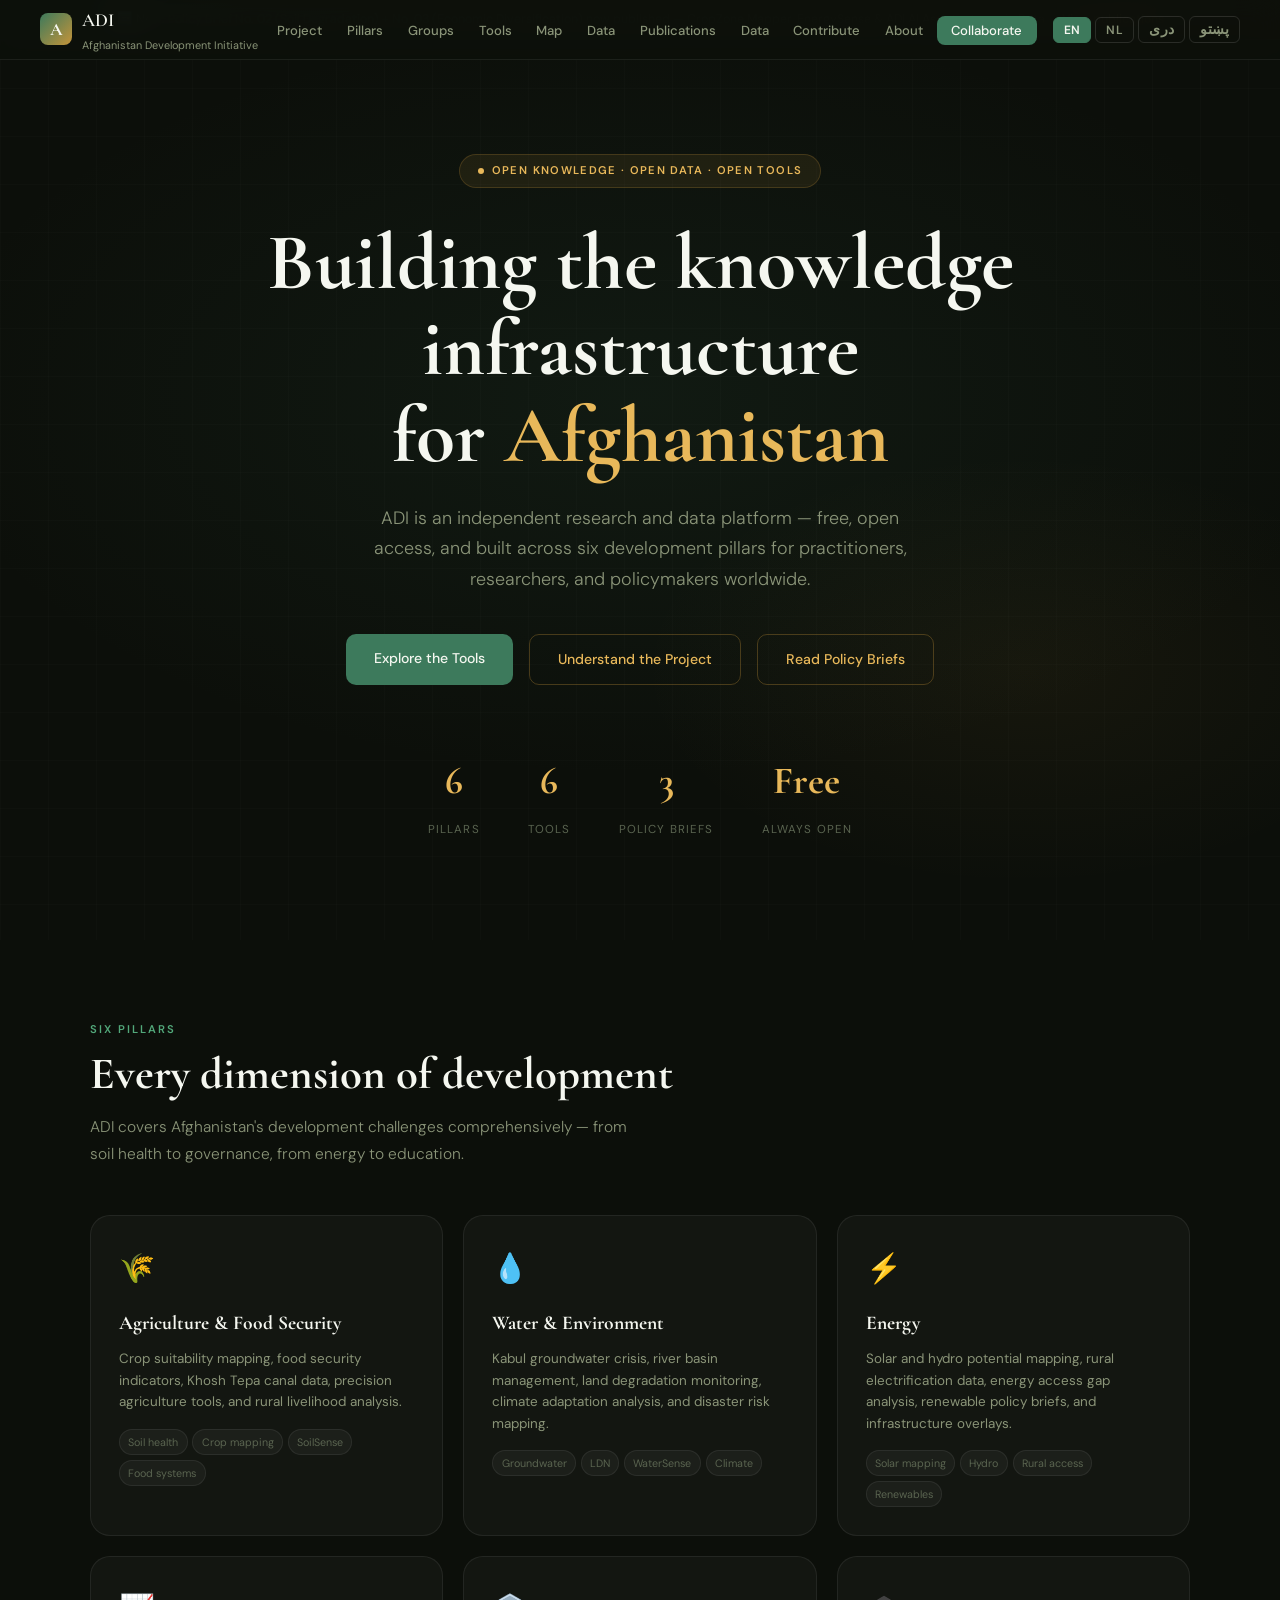
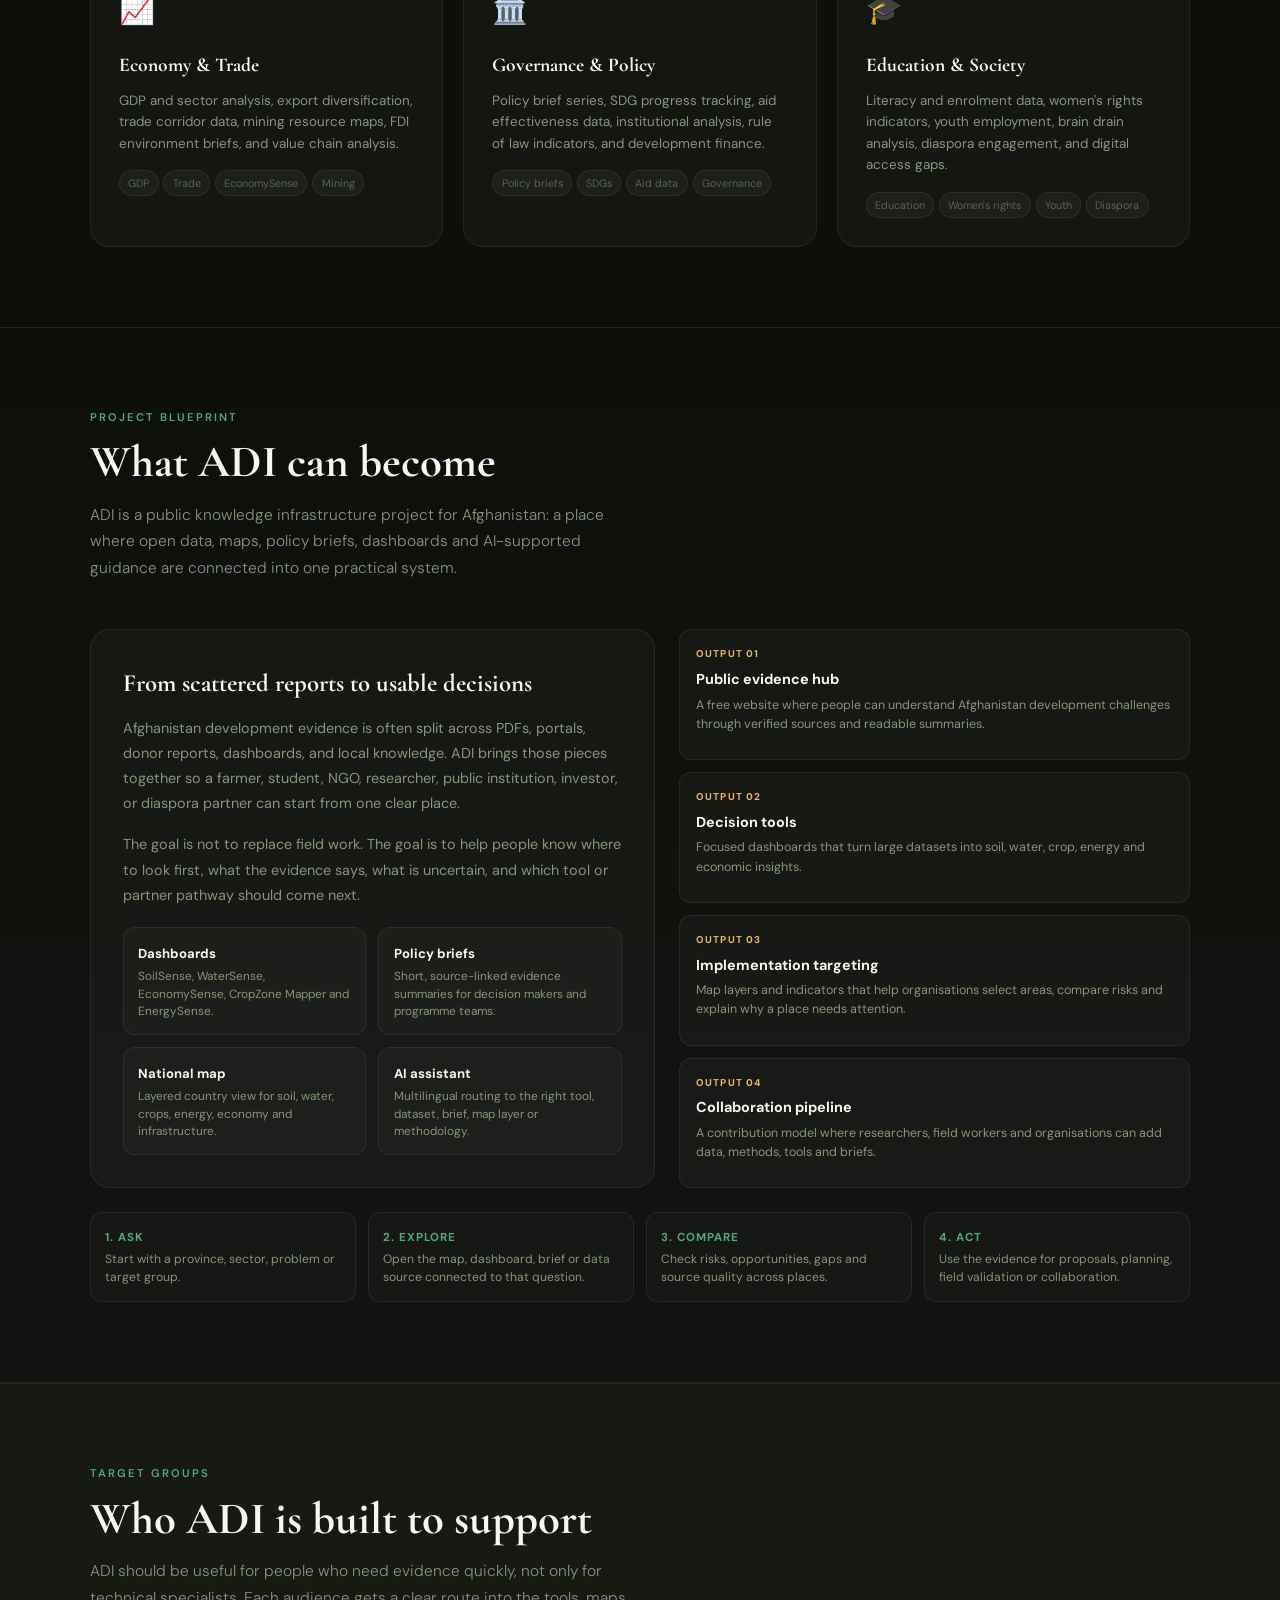
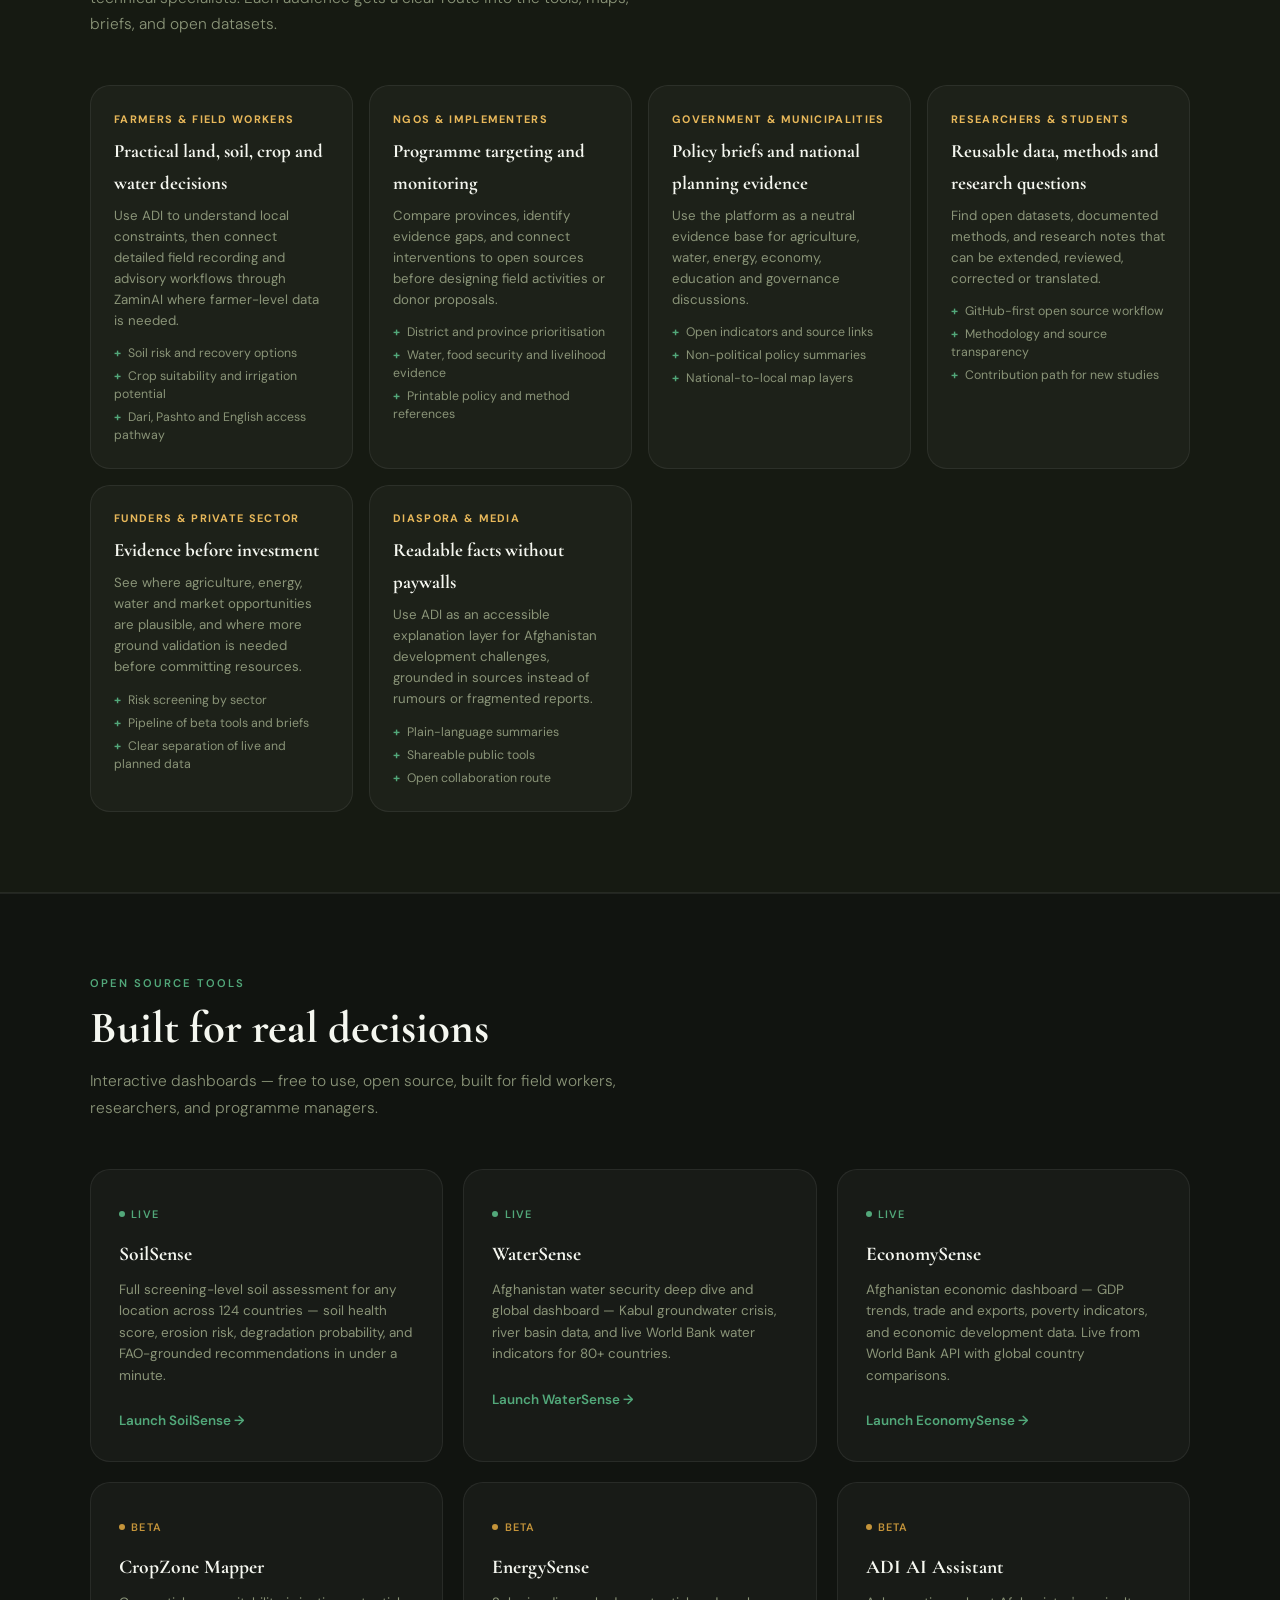
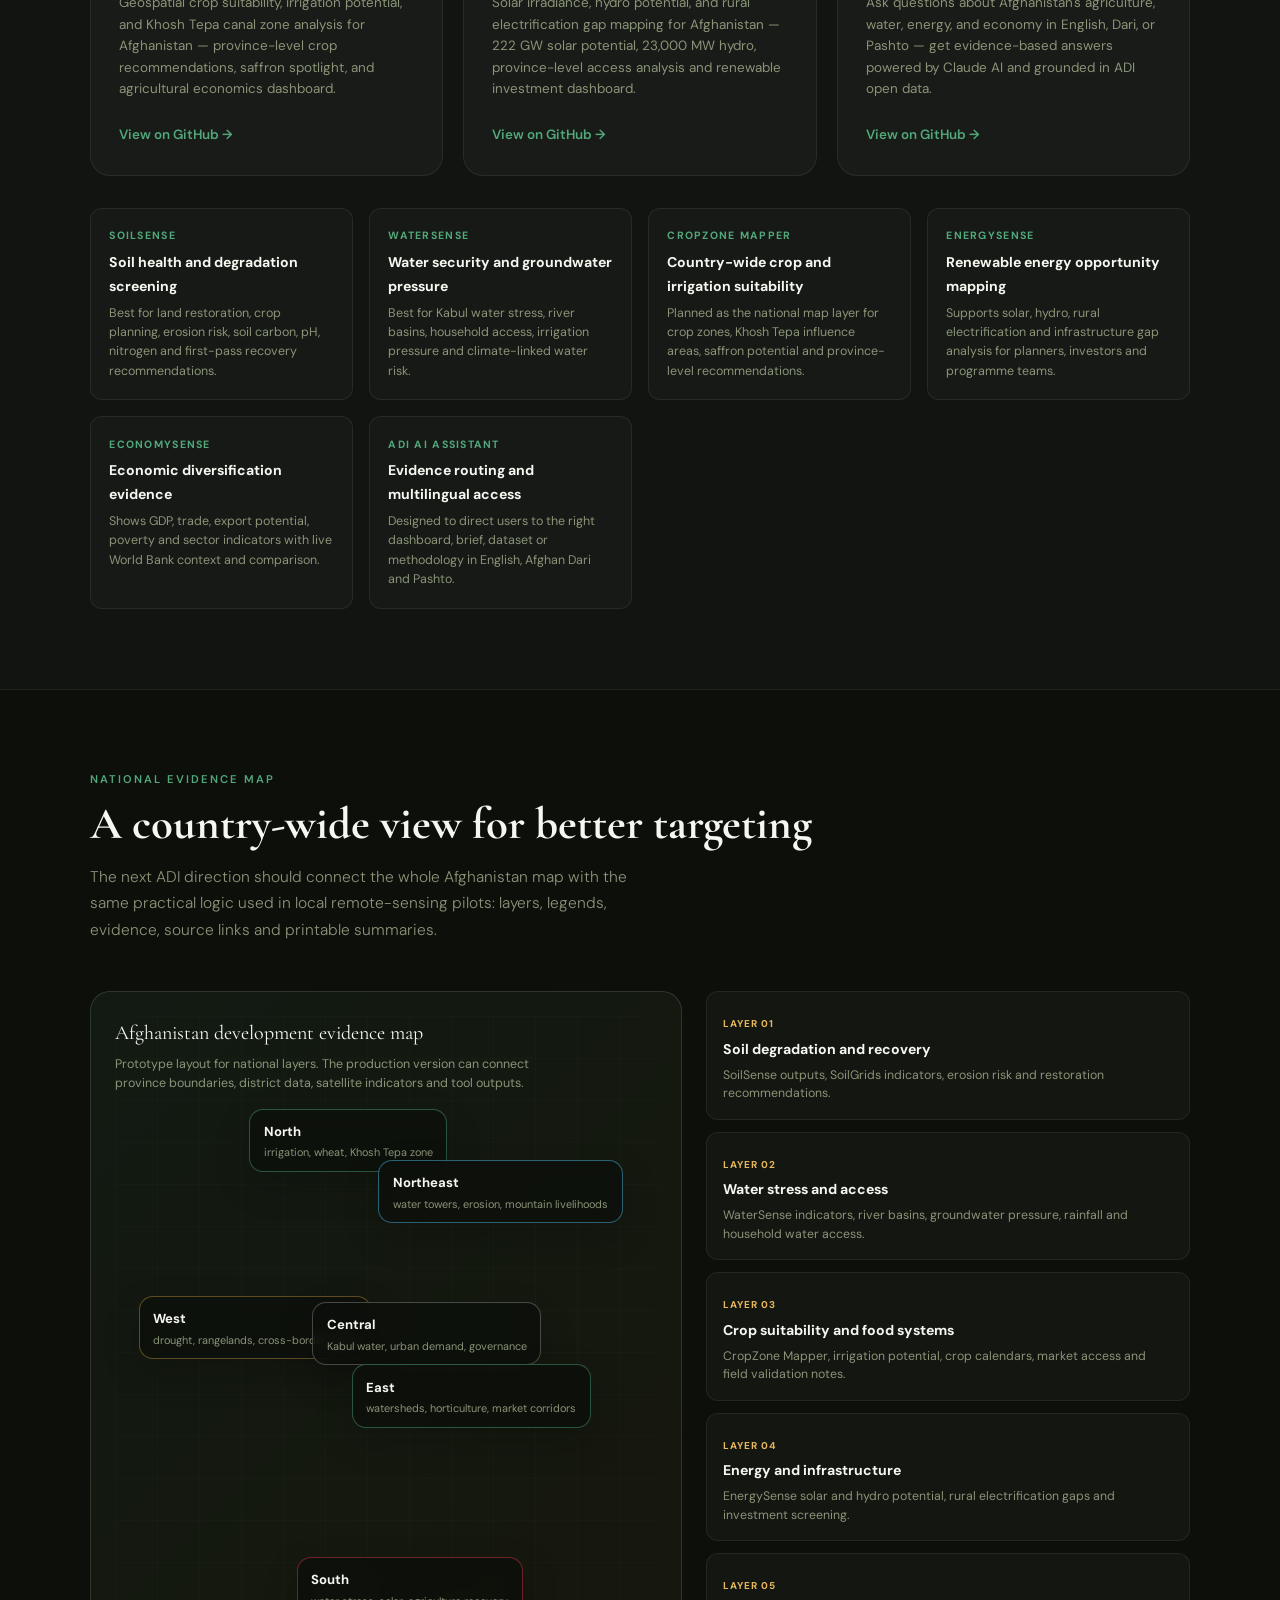
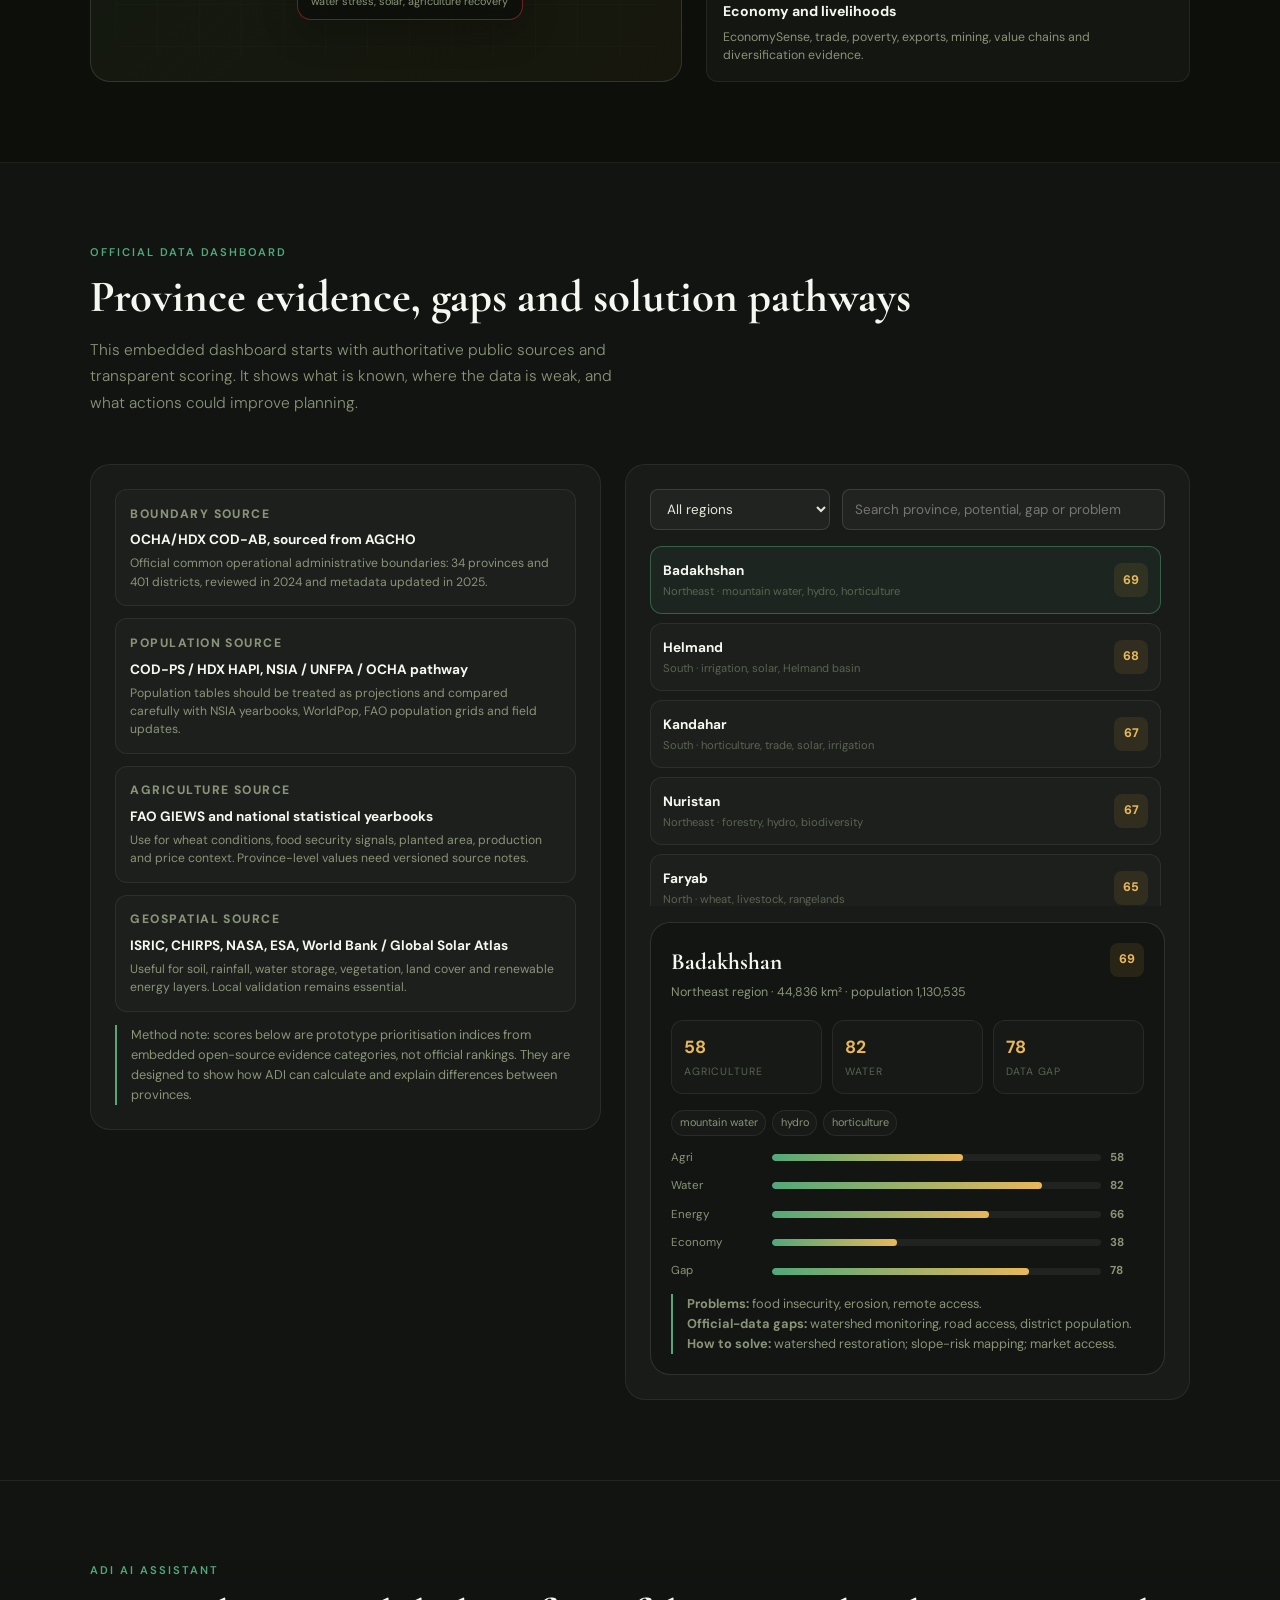
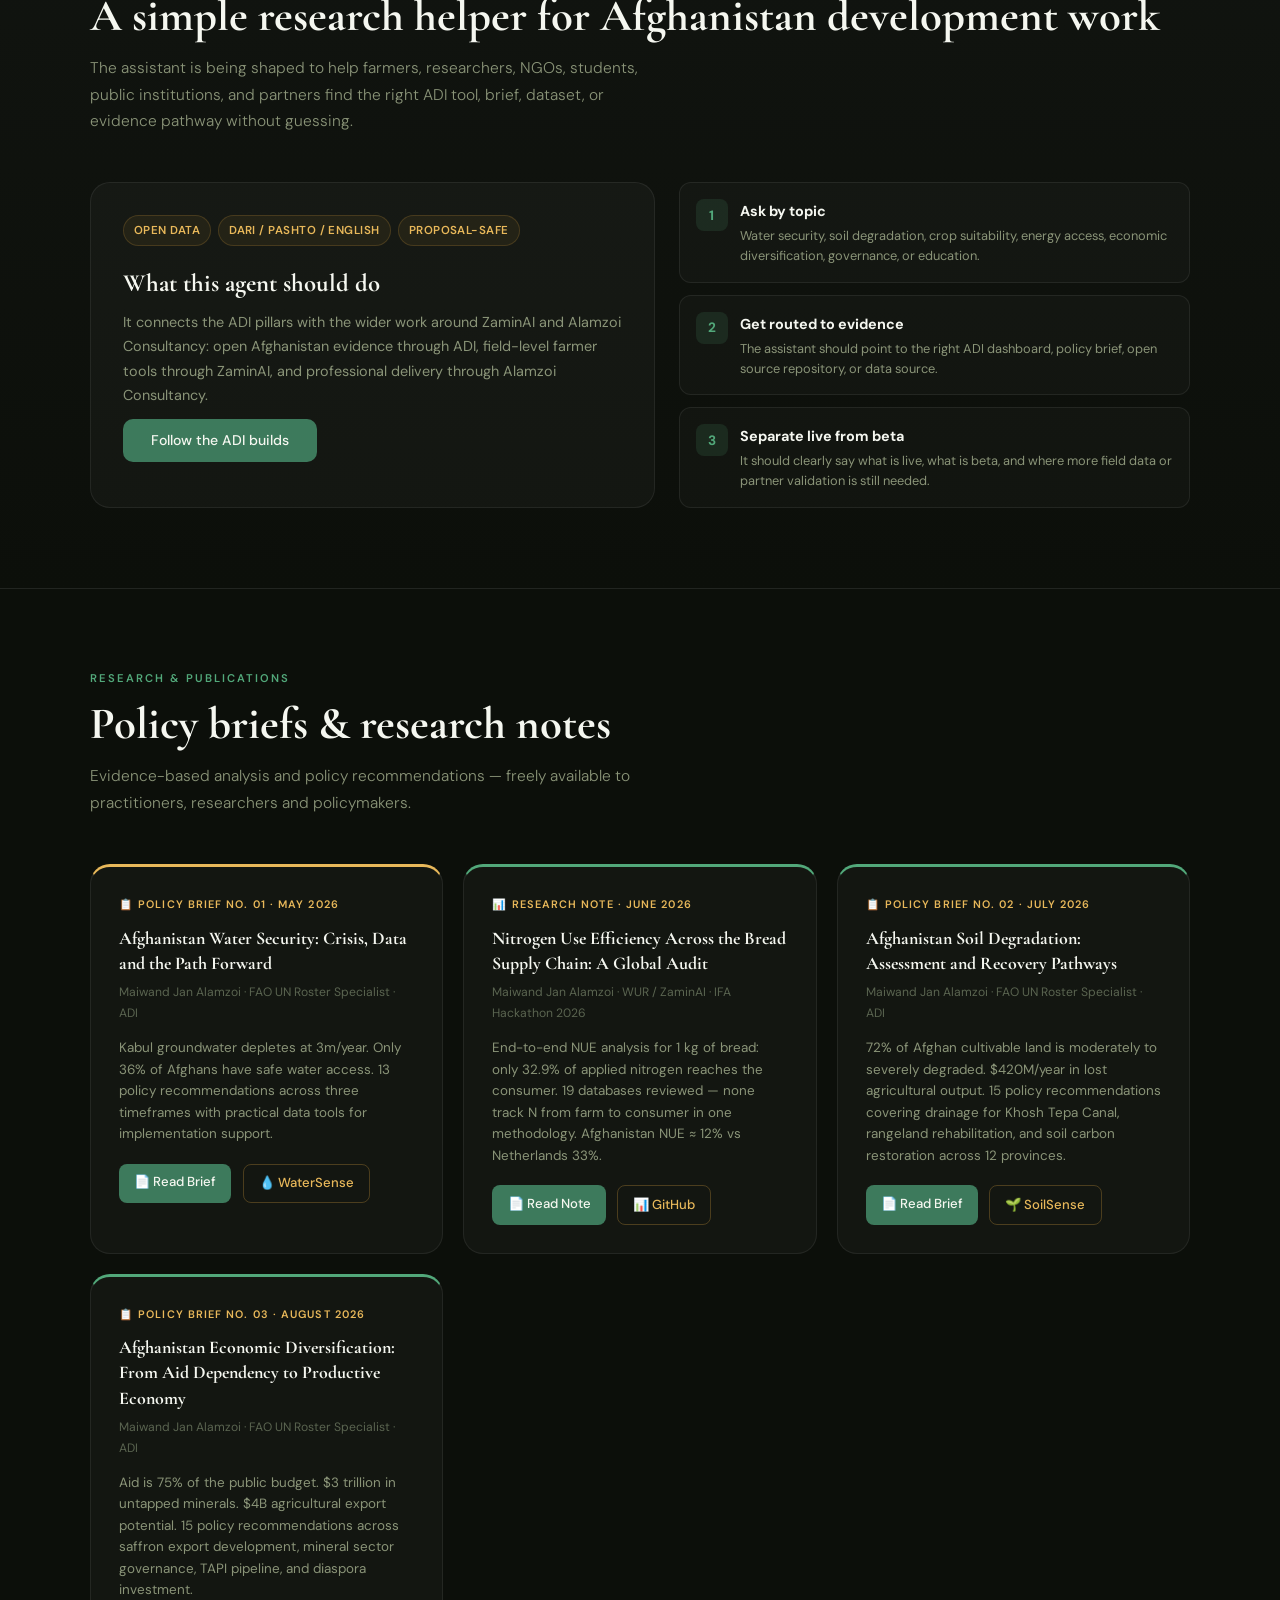
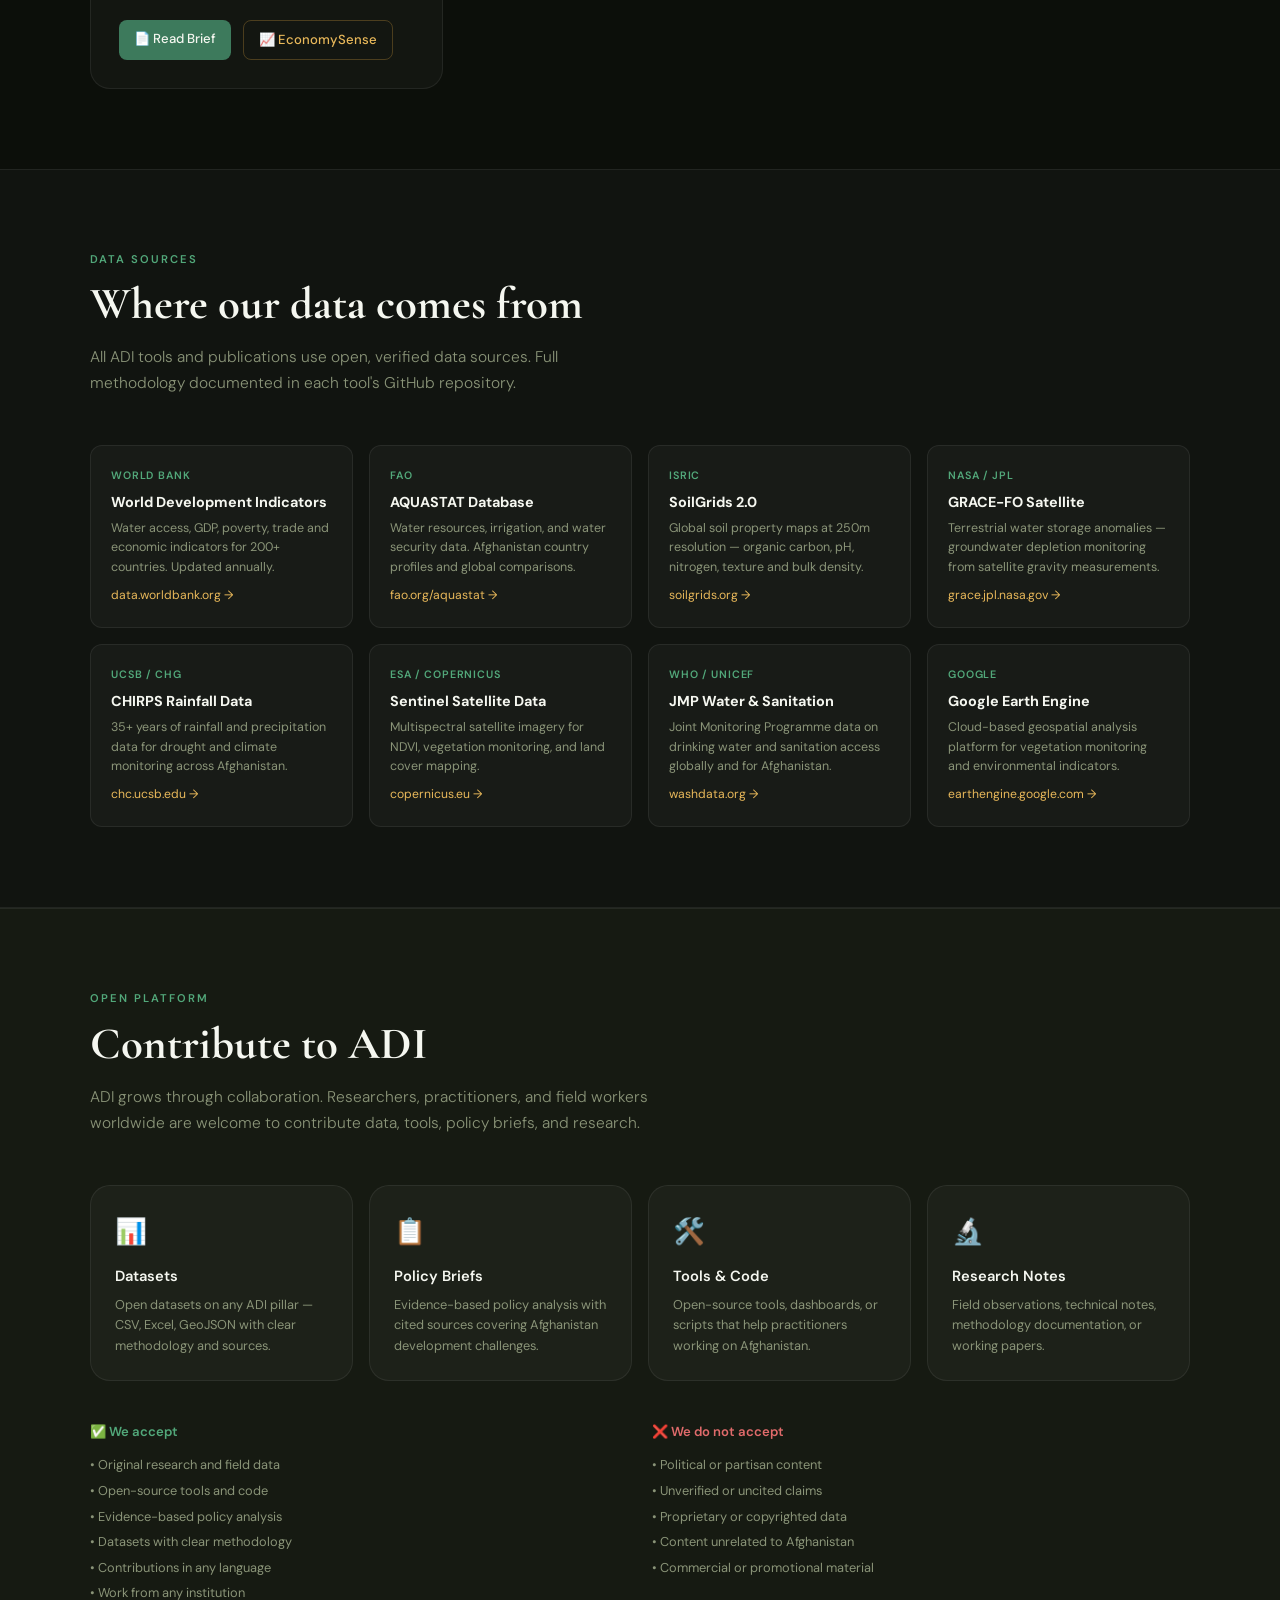
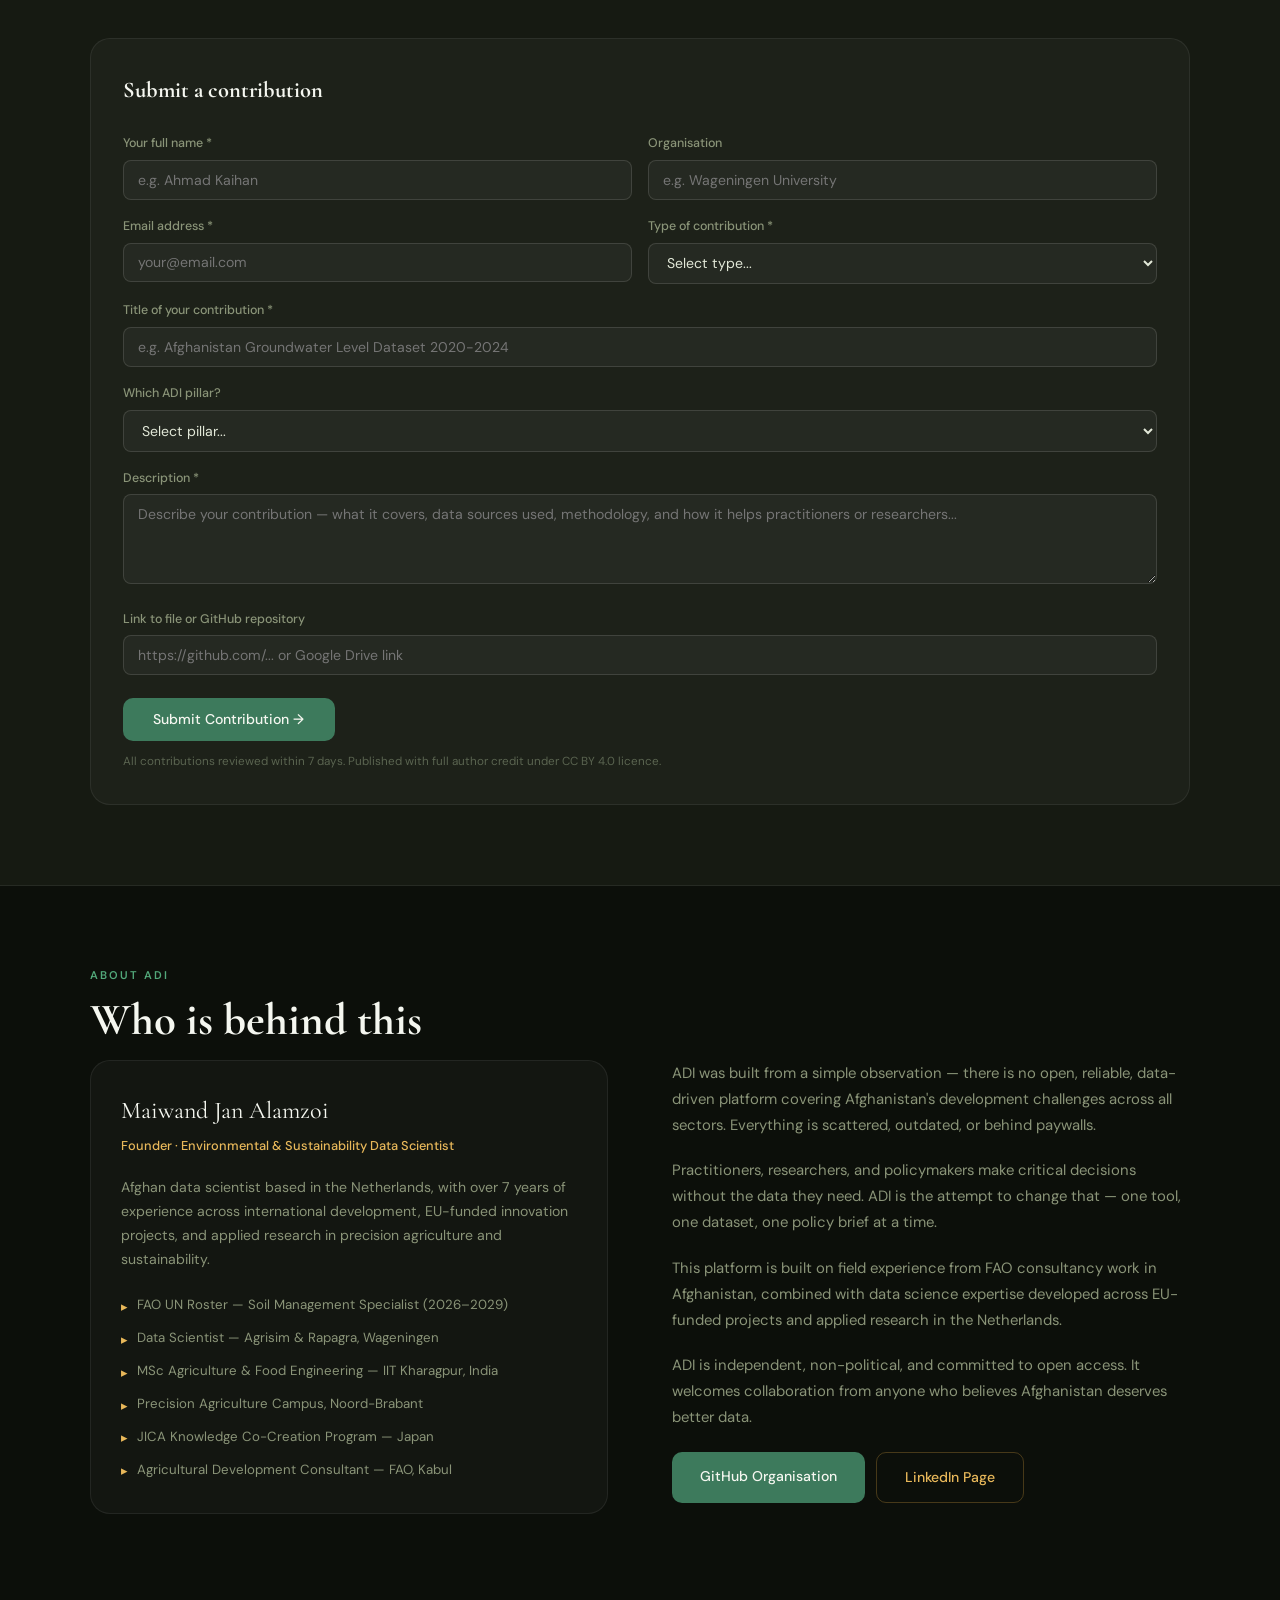
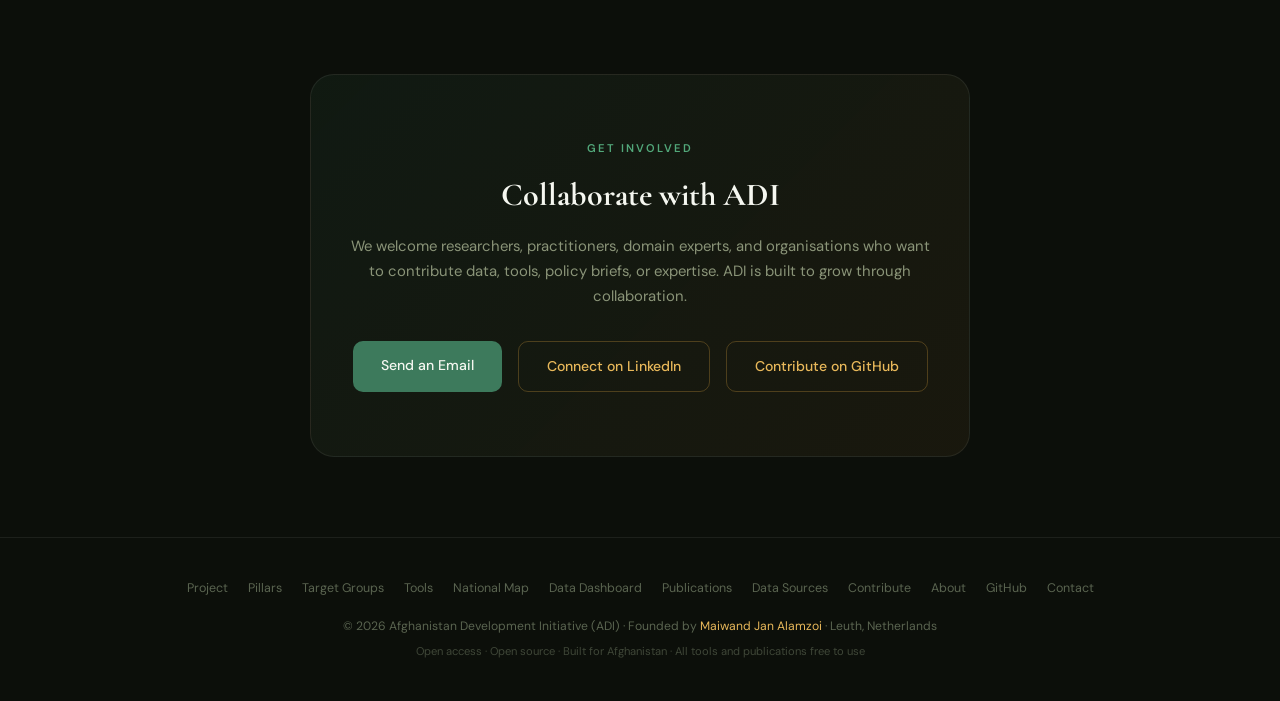
==== commit 312baaaa: "Add ADI official data dashboard prototype" ====
--- a/index.html
+++ b/index.html
@@ -72,6 +72,26 @@
 .pillar p{font-size:.84rem;color:var(--text-m);margin-bottom:1rem;line-height:1.6}
 .ptags{display:flex;flex-wrap:wrap;gap:.3rem}
 .ptag{font-size:.67rem;padding:.18rem .52rem;border-radius:100px;background:rgba(255,255,255,.04);color:var(--text-d);border:1px solid var(--border)}
+
+/* PROJECT BLUEPRINT */
+.blueprint-sec{background:linear-gradient(180deg,var(--bg),var(--bg2));border-top:1px solid var(--border);border-bottom:1px solid var(--border)}
+.blueprint-grid{display:grid;grid-template-columns:1.05fr .95fr;gap:1.5rem;align-items:stretch}
+.blueprint-main{background:var(--card);border:1px solid var(--border);border-radius:var(--r2);padding:2rem}
+.blueprint-main h3{font-family:'Cormorant Garamond',serif;font-size:1.55rem;color:var(--white);margin-bottom:.7rem}
+.blueprint-main p{font-size:.9rem;color:var(--text-m);line-height:1.75;margin-bottom:1rem}
+.blueprint-pillars{display:grid;grid-template-columns:repeat(2,1fr);gap:.75rem;margin-top:1.2rem}
+.bp-mini{background:rgba(255,255,255,.025);border:1px solid var(--border);border-radius:var(--r);padding:.9rem}
+.bp-mini strong{display:block;color:var(--white);font-size:.82rem;margin-bottom:.22rem}
+.bp-mini span{display:block;color:var(--text-m);font-size:.74rem;line-height:1.45}
+.blueprint-side{display:grid;gap:.75rem}
+.delivery-card{background:var(--card);border:1px solid var(--border);border-radius:var(--r);padding:1rem}
+.delivery-card h4{font-size:.9rem;color:var(--white);margin-bottom:.25rem}
+.delivery-card p{font-size:.78rem;color:var(--text-m);line-height:1.55}
+.delivery-label{font-size:.62rem;font-weight:700;letter-spacing:.12em;text-transform:uppercase;color:var(--gold-l);margin-bottom:.25rem}
+.workflow-strip{margin-top:1.5rem;display:grid;grid-template-columns:repeat(auto-fit,minmax(170px,1fr));gap:.75rem}
+.flow-step{border:1px solid var(--border);border-radius:var(--r);padding:.9rem;background:rgba(255,255,255,.02)}
+.flow-step b{display:block;color:var(--green-l);font-size:.72rem;letter-spacing:.08em;text-transform:uppercase;margin-bottom:.25rem}
+.flow-step span{display:block;color:var(--text-m);font-size:.76rem;line-height:1.45}
 
 /* TARGET GROUPS */
 .groups-sec{background:var(--bg3);border-top:1px solid var(--border);border-bottom:1px solid var(--border)}
@@ -127,6 +147,38 @@
 .layer-card p{font-size:.77rem;color:var(--text-m);line-height:1.5}
 .layer-pill{display:inline-block;font-size:.62rem;font-weight:700;letter-spacing:.1em;text-transform:uppercase;color:var(--gold-l);margin-bottom:.3rem}
 
+/* DATA DASHBOARD */
+.data-sec{background:var(--bg2);border-bottom:1px solid var(--border)}
+.data-grid{display:grid;grid-template-columns:.95fr 1.05fr;gap:1.5rem;align-items:start}
+.data-panel,.province-panel{background:var(--card);border:1px solid var(--border);border-radius:var(--r2);padding:1.5rem}
+.source-list{display:grid;gap:.75rem}
+.source-item{border:1px solid var(--border);border-radius:var(--r);padding:.9rem;background:rgba(255,255,255,.02)}
+.source-item strong{display:block;color:var(--white);font-size:.85rem;margin-bottom:.18rem}
+.source-item span{display:block;color:var(--text-m);font-size:.76rem;line-height:1.5}
+.source-badge{display:inline-block;margin-bottom:.35rem;font-size:.6rem;font-weight:800;letter-spacing:.12em;text-transform:uppercase;color:var(--green-l)}
+.province-controls{display:flex;gap:.75rem;flex-wrap:wrap;margin-bottom:1rem}
+.province-controls select,.province-controls input{background:rgba(255,255,255,.04);border:1px solid var(--border2);border-radius:8px;color:var(--text);font-family:'DM Sans',sans-serif;font-size:.84rem;padding:.62rem .75rem;outline:none}
+.province-controls select{min-width:180px}.province-controls input{flex:1;min-width:180px}
+.province-list{display:grid;gap:.55rem;max-height:360px;overflow:auto;padding-right:.25rem}
+.province-row{display:grid;grid-template-columns:1fr auto;gap:.75rem;align-items:center;border:1px solid var(--border);border-radius:var(--r);padding:.75rem;background:rgba(255,255,255,.018);cursor:pointer;transition:all .18s}
+.province-row:hover,.province-row.active{border-color:rgba(82,168,122,.45);background:rgba(82,168,122,.08)}
+.province-row strong{display:block;color:var(--white);font-size:.85rem}.province-row span{display:block;color:var(--text-d);font-size:.7rem}
+.score-dot{width:2.1rem;height:2.1rem;border-radius:8px;display:flex;align-items:center;justify-content:center;background:rgba(196,148,58,.12);color:var(--gold-l);font-size:.78rem;font-weight:800}
+.detail-card{margin-top:1rem;border:1px solid var(--border2);border-radius:var(--r2);padding:1.25rem;background:rgba(12,15,10,.42)}
+.detail-head{display:flex;justify-content:space-between;gap:1rem;align-items:flex-start;margin-bottom:1rem}
+.detail-head h3{font-family:'Cormorant Garamond',serif;font-size:1.45rem;color:var(--white)}
+.detail-head p{font-size:.78rem;color:var(--text-m)}
+.metric-grid{display:grid;grid-template-columns:repeat(3,1fr);gap:.65rem;margin-bottom:1rem}
+.metric{border:1px solid var(--border);border-radius:var(--r);padding:.75rem;background:rgba(255,255,255,.02)}
+.metric b{display:block;color:var(--gold-l);font-size:1.1rem}.metric span{display:block;color:var(--text-d);font-size:.66rem;text-transform:uppercase;letter-spacing:.08em}
+.tag-line{display:flex;flex-wrap:wrap;gap:.35rem;margin:.75rem 0}
+.tag-chip{font-size:.68rem;color:var(--text-m);border:1px solid var(--border);border-radius:100px;padding:.18rem .48rem;background:rgba(255,255,255,.025)}
+.note-box{border-left:2px solid var(--green-l);padding-left:.85rem;color:var(--text-m);font-size:.8rem;line-height:1.55;margin-top:.85rem}
+.compare-bars{display:grid;gap:.55rem;margin-top:.75rem}
+.bar-row{display:grid;grid-template-columns:92px 1fr 34px;gap:.55rem;align-items:center;font-size:.72rem;color:var(--text-m)}
+.bar-track{height:7px;border-radius:99px;background:rgba(255,255,255,.06);overflow:hidden}
+.bar-fill{height:100%;border-radius:99px;background:linear-gradient(90deg,var(--green-l),var(--gold-l))}
+
 /* ADI ASSISTANT */
 .assistant-sec{background:linear-gradient(180deg,var(--bg2),var(--bg));border-bottom:1px solid var(--border)}
 .assistant-panel{display:grid;grid-template-columns:1.05fr .95fr;gap:1.5rem;align-items:stretch}
@@ -227,8 +279,12 @@
   .about-grid{grid-template-columns:1fr;gap:2rem}
   .form-grid{grid-template-columns:1fr}
   .guidelines{grid-template-columns:1fr}
+  .blueprint-grid{grid-template-columns:1fr}
+  .blueprint-pillars{grid-template-columns:1fr}
   .assistant-panel{grid-template-columns:1fr}
   .map-layout{grid-template-columns:1fr}
+  .data-grid{grid-template-columns:1fr}
+  .metric-grid{grid-template-columns:1fr}
   .country-map{min-height:520px}
   .region-cloud{inset:5rem 1rem 1rem}
   .hero-stats{gap:1.5rem}
@@ -277,10 +333,12 @@
     <div><div class="logo-text">ADI</div><div class="logo-sub">Afghanistan Development Initiative</div></div>
   </a>
   <ul class="nav-links">
+    <li><a href="#project">Project</a></li>
     <li><a href="#pillars" data-i18n="nav.pillars">Pillars</a></li>
     <li><a href="#target-groups">Groups</a></li>
     <li><a href="#tools" data-i18n="nav.tools">Tools</a></li>
     <li><a href="#national-map">Map</a></li>
+    <li><a href="#data-dashboard">Data</a></li>
     <li><a href="#publications" data-i18n="nav.publications">Publications</a></li>
     <li><a href="#data-sources" data-i18n="nav.data">Data</a></li>
     <li><a href="#contribute" data-i18n="nav.contribute">Contribute</a></li>
@@ -301,10 +359,12 @@
 </nav>
 
 <div class="mobile-nav" id="mobileNav">
+  <a href="#project" onclick="toggleMenu()">Project</a>
   <a href="#pillars" onclick="toggleMenu()" data-i18n="nav.pillars">Pillars</a>
   <a href="#target-groups" onclick="toggleMenu()">Target Groups</a>
   <a href="#tools" onclick="toggleMenu()" data-i18n="nav.tools">Tools</a>
   <a href="#national-map" onclick="toggleMenu()">National Map</a>
+  <a href="#data-dashboard" onclick="toggleMenu()">Data Dashboard</a>
   <a href="#publications" onclick="toggleMenu()" data-i18n="nav.publications">Publications</a>
   <a href="#data-sources" onclick="toggleMenu()" data-i18n="nav.data">Data Sources</a>
   <a href="#contribute" onclick="toggleMenu()" data-i18n="nav.contribute">Contribute</a>
@@ -322,6 +382,7 @@
     <p data-i18n="hero.sub">ADI is an independent research and data platform — free, open access, and built across six development pillars for practitioners, researchers, and policymakers worldwide.</p>
     <div class="hero-btns">
       <a href="#tools" class="btn btn-p" data-i18n="hero.btn1">Explore the Tools</a>
+      <a href="#project" class="btn btn-o">Understand the Project</a>
       <a href="#publications" class="btn btn-o" data-i18n="hero.btn2">Read Policy Briefs</a>
     </div>
     <div class="hero-stats">
@@ -346,6 +407,40 @@
       <div class="pillar" style="--accent:#e63946"><div class="pillar-icon">📈</div><h3 data-i18n="p4.title">Economy & Trade</h3><p data-i18n="p4.desc">GDP and sector analysis, export diversification, trade corridor data, mining resource maps, FDI environment briefs, and value chain analysis.</p><div class="ptags"><span class="ptag">GDP</span><span class="ptag" data-i18n="p4.t1">Trade</span><span class="ptag">EconomySense</span><span class="ptag" data-i18n="p4.t2">Mining</span></div></div>
       <div class="pillar" style="--accent:#7209b7"><div class="pillar-icon">🏛️</div><h3 data-i18n="p5.title">Governance & Policy</h3><p data-i18n="p5.desc">Policy brief series, SDG progress tracking, aid effectiveness data, institutional analysis, rule of law indicators, and development finance.</p><div class="ptags"><span class="ptag" data-i18n="p5.t1">Policy briefs</span><span class="ptag">SDGs</span><span class="ptag" data-i18n="p5.t2">Aid data</span><span class="ptag" data-i18n="p5.t3">Governance</span></div></div>
       <div class="pillar" style="--accent:#c4943a"><div class="pillar-icon">🎓</div><h3 data-i18n="p6.title">Education & Society</h3><p data-i18n="p6.desc">Literacy and enrolment data, women's rights indicators, youth employment, brain drain analysis, diaspora engagement, and digital access gaps.</p><div class="ptags"><span class="ptag" data-i18n="p6.t1">Education</span><span class="ptag" data-i18n="p6.t2">Women's rights</span><span class="ptag" data-i18n="p6.t3">Youth</span><span class="ptag" data-i18n="p6.t4">Diaspora</span></div></div>
+    </div>
+  </div>
+</section>
+
+<!-- PROJECT BLUEPRINT -->
+<section id="project" class="blueprint-sec">
+  <div class="container">
+    <div class="s-label">Project Blueprint</div>
+    <h2 class="s-title">What ADI can become</h2>
+    <p class="s-sub">ADI is a public knowledge infrastructure project for Afghanistan: a place where open data, maps, policy briefs, dashboards and AI-supported guidance are connected into one practical system.</p>
+    <div class="blueprint-grid">
+      <div class="blueprint-main">
+        <h3>From scattered reports to usable decisions</h3>
+        <p>Afghanistan development evidence is often split across PDFs, portals, donor reports, dashboards, and local knowledge. ADI brings those pieces together so a farmer, student, NGO, researcher, public institution, investor, or diaspora partner can start from one clear place.</p>
+        <p>The goal is not to replace field work. The goal is to help people know where to look first, what the evidence says, what is uncertain, and which tool or partner pathway should come next.</p>
+        <div class="blueprint-pillars">
+          <div class="bp-mini"><strong>Dashboards</strong><span>SoilSense, WaterSense, EconomySense, CropZone Mapper and EnergySense.</span></div>
+          <div class="bp-mini"><strong>Policy briefs</strong><span>Short, source-linked evidence summaries for decision makers and programme teams.</span></div>
+          <div class="bp-mini"><strong>National map</strong><span>Layered country view for soil, water, crops, energy, economy and infrastructure.</span></div>
+          <div class="bp-mini"><strong>AI assistant</strong><span>Multilingual routing to the right tool, dataset, brief, map layer or methodology.</span></div>
+        </div>
+      </div>
+      <div class="blueprint-side">
+        <div class="delivery-card"><div class="delivery-label">Output 01</div><h4>Public evidence hub</h4><p>A free website where people can understand Afghanistan development challenges through verified sources and readable summaries.</p></div>
+        <div class="delivery-card"><div class="delivery-label">Output 02</div><h4>Decision tools</h4><p>Focused dashboards that turn large datasets into soil, water, crop, energy and economic insights.</p></div>
+        <div class="delivery-card"><div class="delivery-label">Output 03</div><h4>Implementation targeting</h4><p>Map layers and indicators that help organisations select areas, compare risks and explain why a place needs attention.</p></div>
+        <div class="delivery-card"><div class="delivery-label">Output 04</div><h4>Collaboration pipeline</h4><p>A contribution model where researchers, field workers and organisations can add data, methods, tools and briefs.</p></div>
+      </div>
+    </div>
+    <div class="workflow-strip">
+      <div class="flow-step"><b>1. Ask</b><span>Start with a province, sector, problem or target group.</span></div>
+      <div class="flow-step"><b>2. Explore</b><span>Open the map, dashboard, brief or data source connected to that question.</span></div>
+      <div class="flow-step"><b>3. Compare</b><span>Check risks, opportunities, gaps and source quality across places.</span></div>
+      <div class="flow-step"><b>4. Act</b><span>Use the evidence for proposals, planning, field validation or collaboration.</span></div>
     </div>
   </div>
 </section>
@@ -417,6 +512,42 @@
         <div class="layer-card"><span class="layer-pill">Layer 03</span><h4>Crop suitability and food systems</h4><p>CropZone Mapper, irrigation potential, crop calendars, market access and field validation notes.</p></div>
         <div class="layer-card"><span class="layer-pill">Layer 04</span><h4>Energy and infrastructure</h4><p>EnergySense solar and hydro potential, rural electrification gaps and investment screening.</p></div>
         <div class="layer-card"><span class="layer-pill">Layer 05</span><h4>Economy and livelihoods</h4><p>EconomySense, trade, poverty, exports, mining, value chains and diversification evidence.</p></div>
+      </div>
+    </div>
+  </div>
+</section>
+
+<!-- DATA DASHBOARD -->
+<section id="data-dashboard" class="data-sec">
+  <div class="container">
+    <div class="s-label">Official Data Dashboard</div>
+    <h2 class="s-title">Province evidence, gaps and solution pathways</h2>
+    <p class="s-sub">This embedded dashboard starts with authoritative public sources and transparent scoring. It shows what is known, where the data is weak, and what actions could improve planning.</p>
+    <div class="data-grid">
+      <div class="data-panel">
+        <div class="source-list">
+          <div class="source-item"><span class="source-badge">Boundary source</span><strong>OCHA/HDX COD-AB, sourced from AGCHO</strong><span>Official common operational administrative boundaries: 34 provinces and 401 districts, reviewed in 2024 and metadata updated in 2025.</span></div>
+          <div class="source-item"><span class="source-badge">Population source</span><strong>COD-PS / HDX HAPI, NSIA / UNFPA / OCHA pathway</strong><span>Population tables should be treated as projections and compared carefully with NSIA yearbooks, WorldPop, FAO population grids and field updates.</span></div>
+          <div class="source-item"><span class="source-badge">Agriculture source</span><strong>FAO GIEWS and national statistical yearbooks</strong><span>Use for wheat conditions, food security signals, planted area, production and price context. Province-level values need versioned source notes.</span></div>
+          <div class="source-item"><span class="source-badge">Geospatial source</span><strong>ISRIC, CHIRPS, NASA, ESA, World Bank / Global Solar Atlas</strong><span>Useful for soil, rainfall, water storage, vegetation, land cover and renewable energy layers. Local validation remains essential.</span></div>
+        </div>
+        <div class="note-box">Method note: scores below are prototype prioritisation indices from embedded open-source evidence categories, not official rankings. They are designed to show how ADI can calculate and explain differences between provinces.</div>
+      </div>
+      <div class="province-panel">
+        <div class="province-controls">
+          <select id="provinceFilter" aria-label="Filter provinces by region">
+            <option value="all">All regions</option>
+            <option value="Central">Central</option>
+            <option value="North">North</option>
+            <option value="Northeast">Northeast</option>
+            <option value="East">East</option>
+            <option value="South">South</option>
+            <option value="West">West</option>
+          </select>
+          <input id="provinceSearch" type="search" placeholder="Search province, potential, gap or problem">
+        </div>
+        <div class="province-list" id="provinceList"></div>
+        <div class="detail-card" id="provinceDetail"></div>
       </div>
     </div>
   </div>
@@ -613,10 +744,12 @@
 <!-- FOOTER -->
 <footer>
   <div class="footer-links">
+    <a href="#project">Project</a>
     <a href="#pillars" data-i18n="nav.pillars">Pillars</a>
     <a href="#target-groups">Target Groups</a>
     <a href="#tools" data-i18n="nav.tools">Tools</a>
     <a href="#national-map">National Map</a>
+    <a href="#data-dashboard">Data Dashboard</a>
     <a href="#publications" data-i18n="nav.publications">Publications</a>
     <a href="#data-sources" data-i18n="nav.data">Data Sources</a>
     <a href="#contribute" data-i18n="nav.contribute">Contribute</a>
@@ -906,9 +1039,53 @@
 updateStats();
 (function(){try{const l=localStorage.getItem('adi-lang');if(l&&LANGS[l])setLang(l);}catch(e){}}());
 
+const PROVINCES = [
+  ['Badakhshan','Northeast',1130535,44836,'mountain water, hydro, horticulture','food insecurity, erosion, remote access','watershed monitoring, road access, district population','watershed restoration; slope-risk mapping; market access',58,82,66,38,78],
+  ['Badghis','West',575212,20794,'rainfed wheat, rangelands, solar/wind','drought, soil degradation, isolation','rainfed yield, rangeland condition','drought early warning; rangeland recovery; water harvesting',50,34,62,32,82],
+  ['Baghlan','North',1093013,18255,'irrigated agriculture, wheat, industry','flood risk, canal stress, infrastructure damage','canal condition, crop loss records','canal mapping; floodplain zoning; wheat value-chain support',74,65,54,58,62],
+  ['Balkh','North',1560365,16186,'trade, irrigated agriculture, industry','urban pressure, water demand, price volatility','groundwater abstraction, land conversion','water accounting; logistics data; agro-processing screening',72,56,64,82,48],
+  ['Bamyan','Central',531344,18029,'potato, tourism, solar, rangelands','winter isolation, erosion, limited markets','tourism data, soil carbon baselines','climate-smart storage; slope restoration; solar mini-grid screening',55,58,70,42,68],
+  ['Daykundi','Central',553372,17501,'almonds, upland farming, solar','road access, water scarcity, erosion','orchard productivity, spring inventory','orchard water efficiency; road evidence mapping; terrace rehabilitation',60,38,72,36,76],
+  ['Farah','West',604420,49339,'solar, trade corridor, irrigated agriculture','aridity, water scarcity, border volatility','groundwater trend, irrigation abstraction','solar-water planning; groundwater monitoring; drought crop zoning',48,28,88,52,74],
+  ['Faryab','North',1192381,20798,'wheat, livestock, rangelands','food insecurity, drought, erosion','rainfed stress, feed balance','wheat monitoring; rangeland restoration; fodder reserve planning',70,42,60,46,78],
+  ['Ghazni','Central',1461703,22461,'wheat, livestock, solar, trade route','water stress, market access, winter risk','snowpack, groundwater, market prices','snow-water tracking; solar cold storage; livestock service hubs',64,44,80,50,66],
+  ['Ghor','West',833304,36657,'rangelands, micro-hydro, livestock','poverty, erosion, isolation','rangeland biomass, road seasonality','pasture recovery; micro-hydro screening; mobile veterinary services',42,52,58,28,86],
+  ['Helmand','South',1552838,58305,'irrigation, solar, Helmand basin','water allocation, salinity, crop transition','canal accounting, salinity maps','basin water dashboard; salinity monitoring; legal crop pilots',76,40,90,56,72],
+  ['Herat','West',2332654,55869,'trade, saffron, solar/wind, industry','groundwater stress, urban demand, returnee pressure','aquifer monitoring, labour data','groundwater observatory; saffron export support; renewable zones',70,36,88,84,56],
+  ['Jowzjan','North',648804,11293,'energy, wheat, livestock','water scarcity, soil degradation, low diversification','energy infrastructure, soil condition','energy-agriculture planning; soil recovery pilots; feed mapping',54,38,74,50,70],
+  ['Kabul','Central',5966395,4524,'services, markets, governance, urban data','groundwater depletion, air pollution, urban poverty','well abstraction, settlement growth','urban water accounting; waste-to-energy feasibility; municipal indicators',22,24,62,92,58],
+  ['Kandahar','South',1532662,54845,'horticulture, trade, solar, irrigation','water scarcity, orchard vulnerability, market shocks','orchard water demand, groundwater decline','orchard irrigation efficiency; solar cold chain; market intelligence',78,34,92,70,66],
+  ['Kapisa','Central',523201,1908,'horticulture, Kabul markets, high-value crops','land pressure, flood risk, fragmented holdings','parcel crop data, flood exposure','orchard advisory; flood warning; market aggregation',68,60,50,56,52],
+  ['Khost','East',682333,4235,'horticulture, trade, saffron pockets','land scarcity, water stress, border volatility','saffron validation, smallholder water','crop trials; watershed protection; trade monitoring',62,46,56,64,62],
+  ['Kunar','East',535488,4926,'forestry, hydro, watersheds, horticulture','erosion, flood risk, access constraints','forest change, sediment data','forest monitoring; micro-hydro screening; flood-risk mapping',50,76,64,38,74],
+  ['Kunduz','North',1233223,8081,'irrigated wheat, rice, regional markets','flood risk, waterlogging, infrastructure disruption','irrigation condition, flood extent','rice/wheat zoning; floodplain management; canal targeting',82,62,48,62,58],
+  ['Laghman','East',528879,3978,'horticulture, river valleys, markets','flood risk, land pressure, water management','valley crop maps, flood exposure','valley planning; crop diversification; flood warning',66,68,52,54,56],
+  ['Logar','Central',465698,4568,'vegetables, Kabul link, mining corridor','water pressure, land conversion, infrastructure risk','groundwater, land-use change','peri-urban crop planning; water-saving irrigation; land-use monitoring',58,42,54,60,58],
+  ['Nangarhar','East',1840831,7727,'irrigated agriculture, horticulture, trade, hydro','water allocation, urban pressure, flood risk','river abstraction, crop substitution','irrigation scheduling; market corridor planning; flood dashboard',84,72,66,82,50],
+  ['Nimruz','South',197513,42410,'solar, border trade, desert logistics','aridity, water scarcity, low density','groundwater, service access','solar logistics hubs; water feasibility; trade indicators',26,18,94,46,78],
+  ['Nuristan','Northeast',175507,9267,'forestry, hydro, biodiversity','remoteness, landslide risk, low services','forest/slope monitoring, village access','watershed protection; micro-hydro feasibility; access mapping',34,80,62,24,88],
+  ['Paktia','East',830994,5583,'forestry, livestock, trade','erosion, water stress, market volatility','forest loss, livestock disease','forest restoration; veterinary coverage; market data collection',56,52,54,50,68],
+  ['Paktika','South',656430,19516,'livestock, solar, rangelands','drought, poor access, service gaps','rangeland biomass, pastoral mobility','rangeland warning; mobile services; solar water feasibility',44,30,86,32,84],
+  ['Panjshir','Central',182054,3772,'hydro, tourism, mountain agriculture','valley exposure, flood/landslide risk, limited land','hazard maps, tourism services','hazard zoning; micro-hydro screening; eco-tourism standards',36,74,58,40,64],
+  ['Parwan','Central',792273,5715,'horticulture, Kabul market, vegetables','land pressure, water competition, flood risk','orchard recovery, groundwater levels','orchard mapping; water efficiency; cold-chain planning',74,58,52,66,54],
+  ['Samangan','North',552763,13438,'rainfed wheat, rangelands, mining','drought, erosion, market access','rainfed yield, mine-environment data','drought wheat zoning; soil conservation; mining baselines',58,38,54,44,74],
+  ['Sar-e Pol','North',666737,16386,'rainfed wheat, livestock, energy resources','food insecurity, water scarcity, erosion','rangeland condition, rainfed production','fodder planning; crop monitoring; watershed restoration',56,34,62,38,82],
+  ['Takhar','Northeast',1175306,12459,'wheat, rice, watersheds, horticulture','flood risk, erosion, food-security exposure','flood extents, irrigation infrastructure','flood warning; irrigation targeting; watershed restoration',80,70,54,54,62],
+  ['Uruzgan','South',467659,11474,'orchards, livestock, solar','water stress, access constraints, market isolation','orchard productivity, water source inventory','efficient orchards; solar cold rooms; road prioritisation',52,32,86,34,80],
+  ['Wardak','Central',707486,10348,'potatoes, apples, Kabul market link','water stress, road access, storage gaps','cold storage, irrigation water use','potato storage hubs; orchard advisory; Kabul supply planning',76,44,64,60,60],
+  ['Zabul','South',412150,17472,'solar, livestock, rangelands','severe water scarcity, low market access, drought','water source data, rangeland condition','solar water feasibility; rangeland recovery; drought planning',36,22,90,30,86]
+].map(d=>({name:d[0],region:d[1],pop:d[2],area:d[3],potential:d[4],problems:d[5],gaps:d[6],solutions:d[7],scores:{agri:d[8],water:d[9],energy:d[10],economy:d[11],gap:d[12]}}));
+function priorityScore(p){const s=p.scores;return Math.round(((s.agri+s.water+s.energy+s.economy)/4)*0.55+s.gap*0.45)}
+function renderBars(p){return Object.entries({Agri:p.scores.agri,Water:p.scores.water,Energy:p.scores.energy,Economy:p.scores.economy,Gap:p.scores.gap}).map(([k,v])=>`<div class="bar-row"><span>${k}</span><div class="bar-track"><div class="bar-fill" style="width:${v}%"></div></div><b>${v}</b></div>`).join('')}
+function renderProvinceDetail(p){const el=document.getElementById('provinceDetail');if(!el||!p)return;el.innerHTML=`<div class="detail-head"><div><h3>${p.name}</h3><p>${p.region} region · ${p.area.toLocaleString('en-US')} km² · population ${p.pop.toLocaleString('en-US')}</p></div><div class="score-dot">${priorityScore(p)}</div></div><div class="metric-grid"><div class="metric"><b>${p.scores.agri}</b><span>Agriculture</span></div><div class="metric"><b>${p.scores.water}</b><span>Water</span></div><div class="metric"><b>${p.scores.gap}</b><span>Data gap</span></div></div><div class="tag-line">${p.potential.split(', ').map(x=>`<span class="tag-chip">${x}</span>`).join('')}</div><div class="compare-bars">${renderBars(p)}</div><div class="note-box"><b>Problems:</b> ${p.problems}.<br><b>Official-data gaps:</b> ${p.gaps}.<br><b>How to solve:</b> ${p.solutions}.</div>`}
+function renderProvinceList(){const list=document.getElementById('provinceList'),filter=document.getElementById('provinceFilter'),search=document.getElementById('provinceSearch');if(!list||!filter||!search)return;const q=search.value.toLowerCase(),r=filter.value;const rows=PROVINCES.filter(p=>(r==='all'||p.region===r)&&Object.values(p).join(' ').toLowerCase().includes(q)).sort((a,b)=>priorityScore(b)-priorityScore(a));list.innerHTML=rows.map((p,i)=>`<div class="province-row ${i===0?'active':''}" data-province="${p.name}"><div><strong>${p.name}</strong><span>${p.region} · ${p.potential}</span></div><div class="score-dot">${priorityScore(p)}</div></div>`).join('');list.querySelectorAll('.province-row').forEach(row=>row.addEventListener('click',()=>{list.querySelectorAll('.province-row').forEach(r=>r.classList.remove('active'));row.classList.add('active');renderProvinceDetail(PROVINCES.find(p=>p.name===row.dataset.province))}));renderProvinceDetail(rows[0]||PROVINCES[0])}
+document.getElementById('provinceFilter')?.addEventListener('change',renderProvinceList);
+document.getElementById('provinceSearch')?.addEventListener('input',renderProvinceList);
+renderProvinceList();
+
 // ── SCROLL ANIMATIONS ──
 const obs=new IntersectionObserver((entries)=>{entries.forEach(entry=>{if(entry.isIntersecting){entry.target.style.opacity='1';entry.target.style.transform='translateY(0)'}})},{threshold:0.08});
-document.querySelectorAll('.pillar,.group-card,.tool-card,.road-item,.region,.layer-card,.pub-card,.src-card,.ctype').forEach(el=>{
+document.querySelectorAll('.pillar,.blueprint-main,.delivery-card,.flow-step,.bp-mini,.group-card,.tool-card,.road-item,.region,.layer-card,.data-panel,.province-panel,.pub-card,.src-card,.ctype').forEach(el=>{
   el.style.opacity='0';el.style.transform='translateY(18px)';el.style.transition='opacity .5s ease, transform .5s ease';obs.observe(el);
 });
 </script>
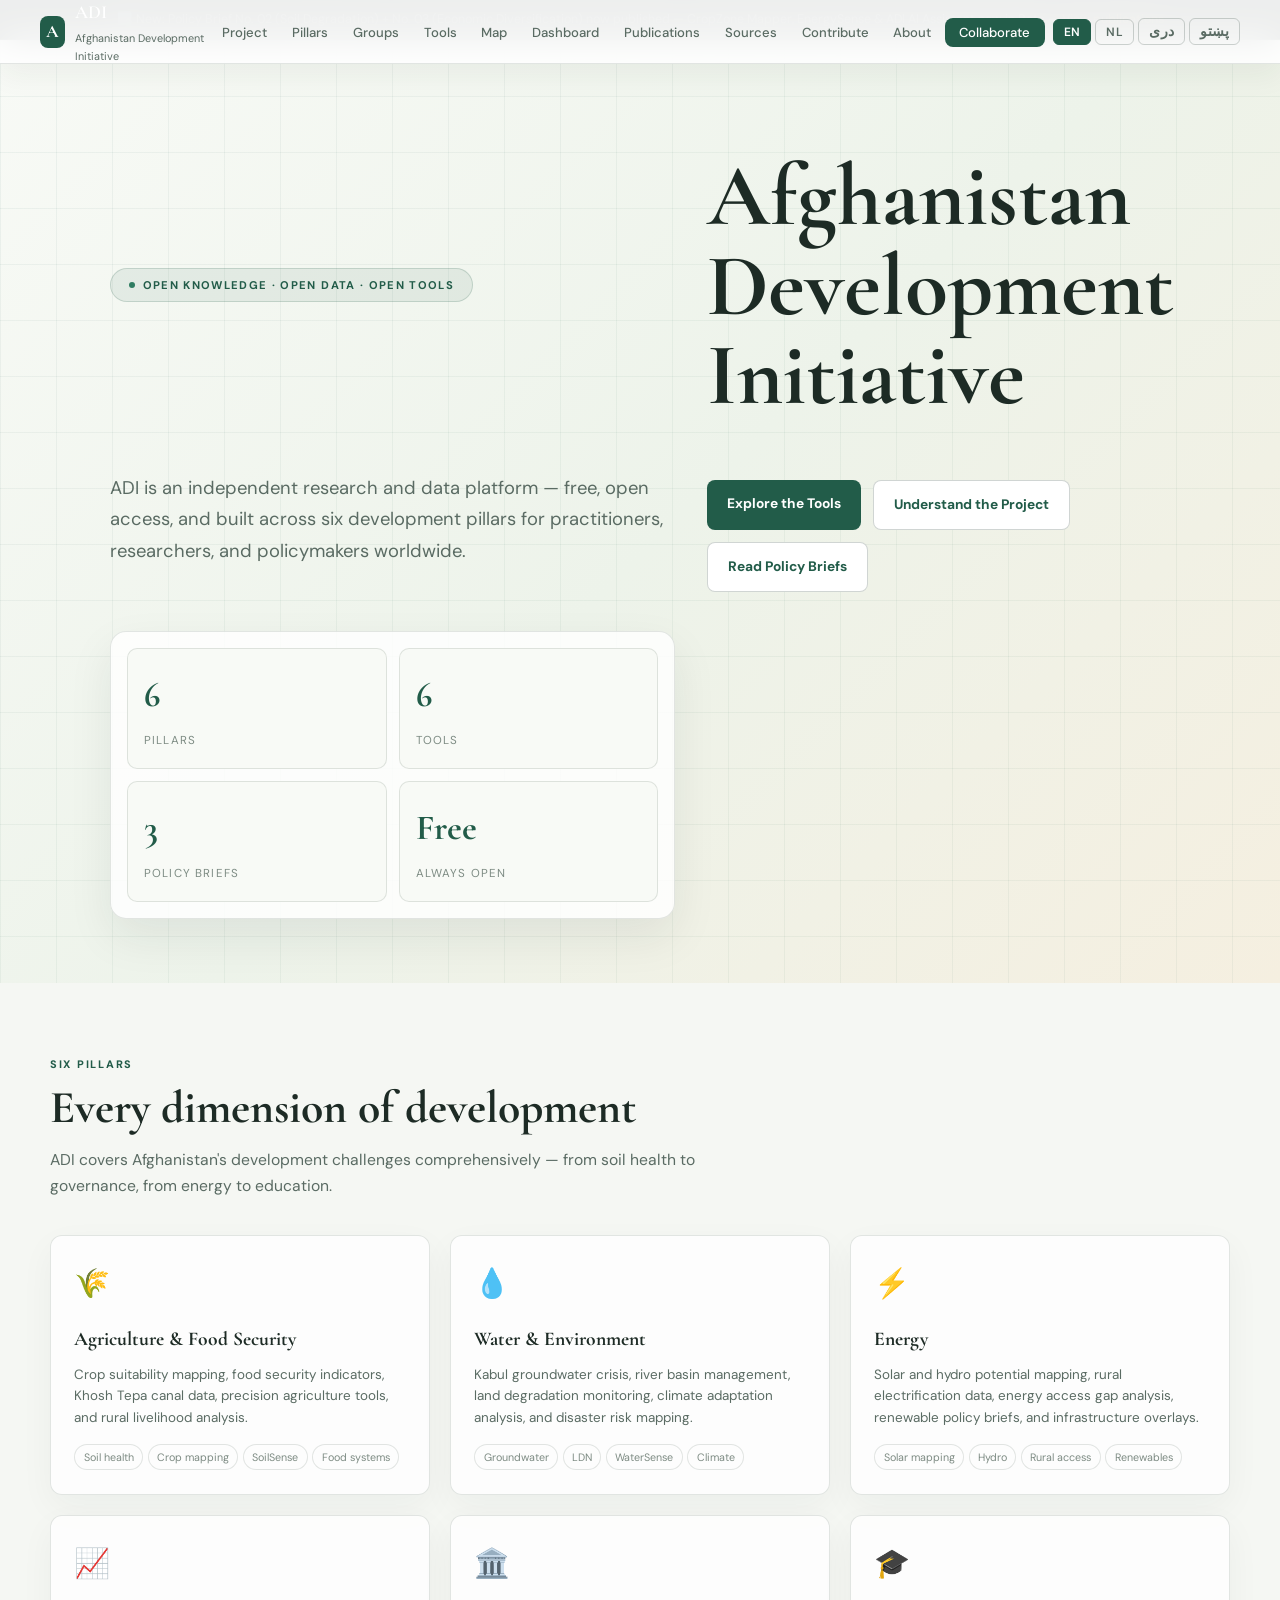
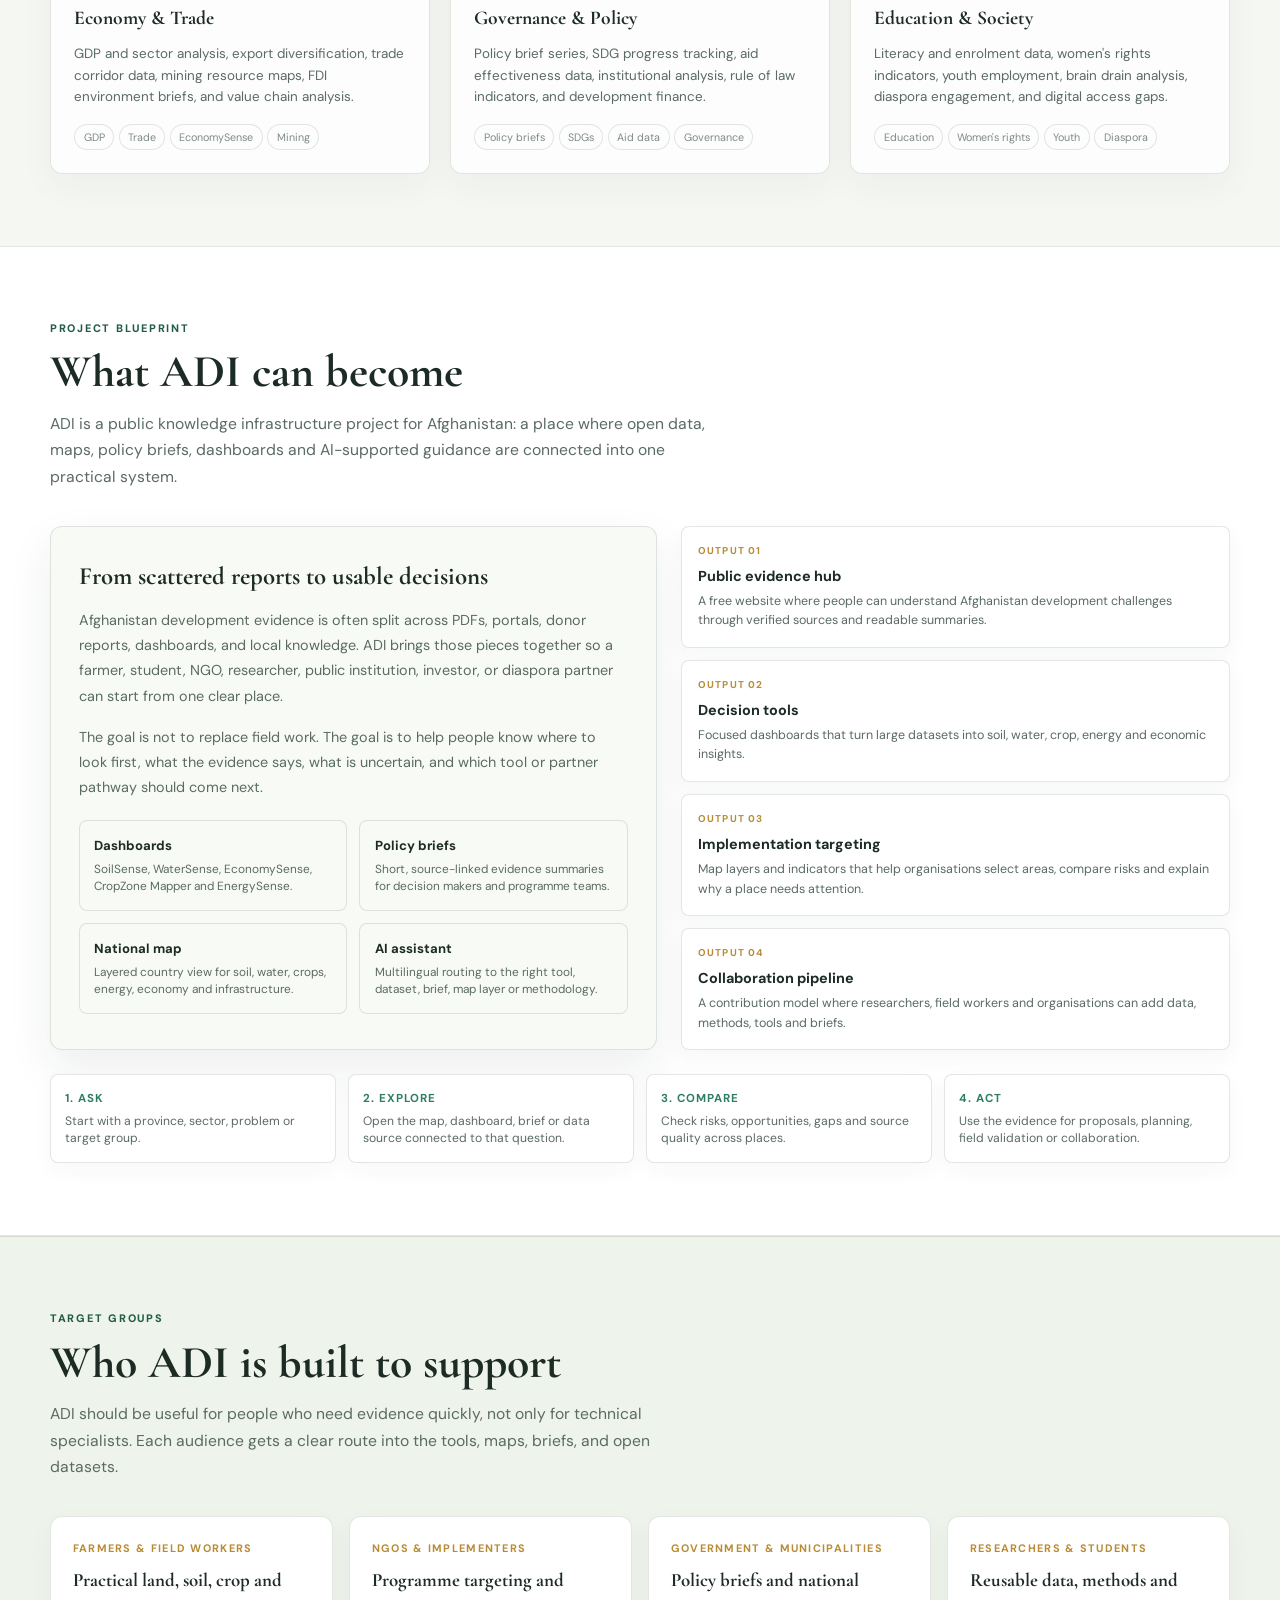
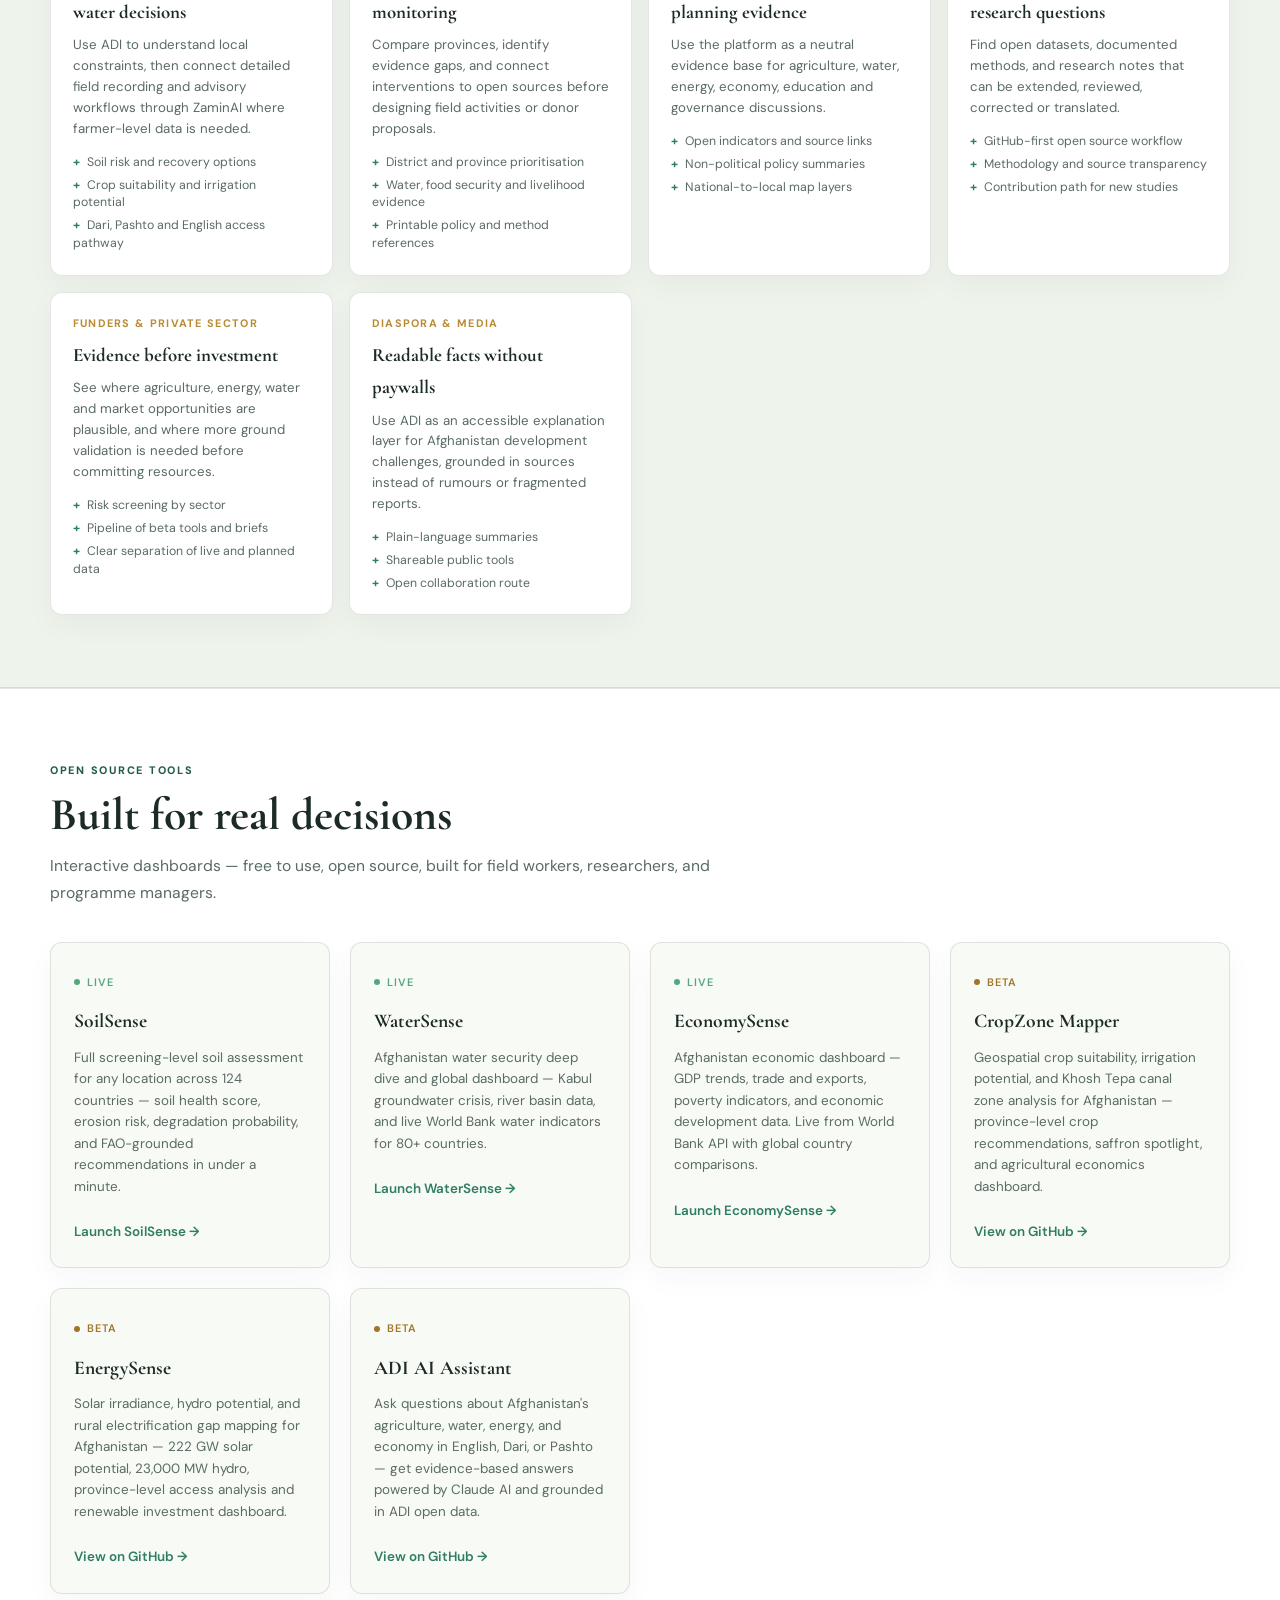
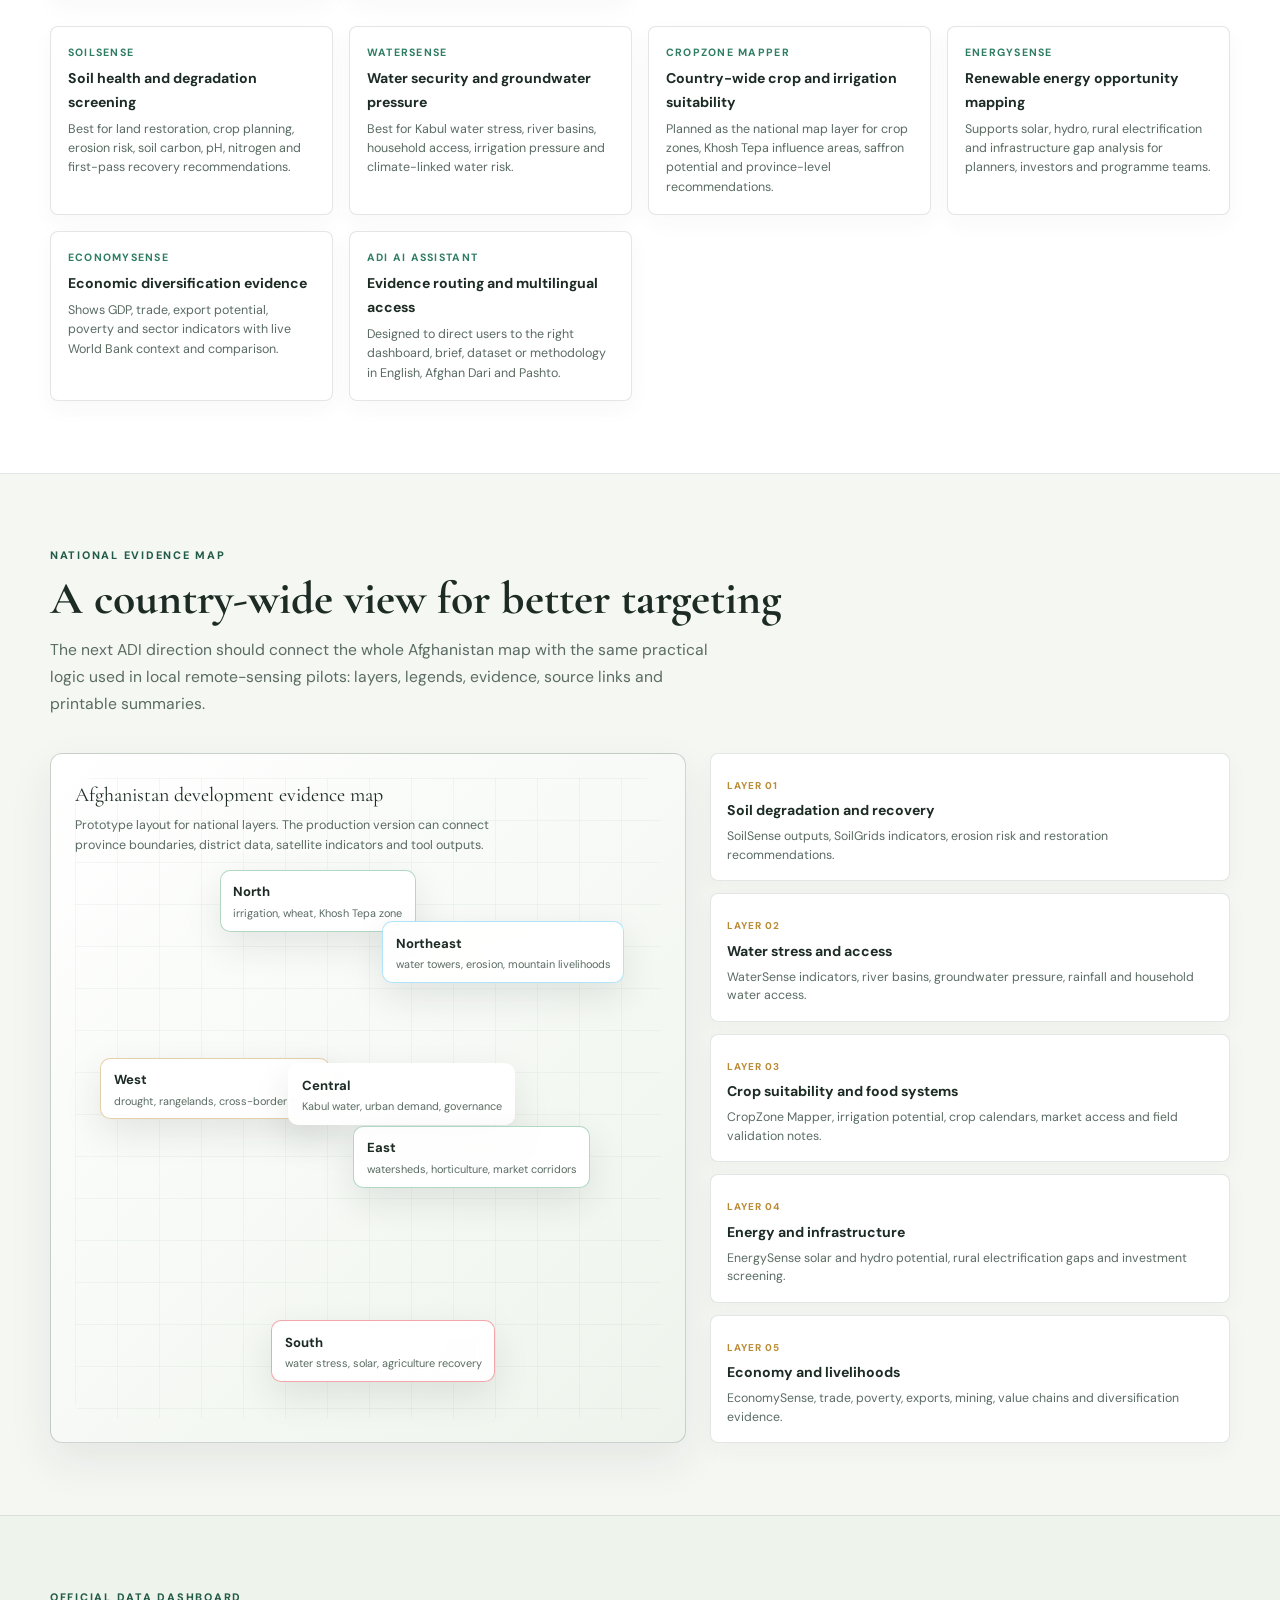
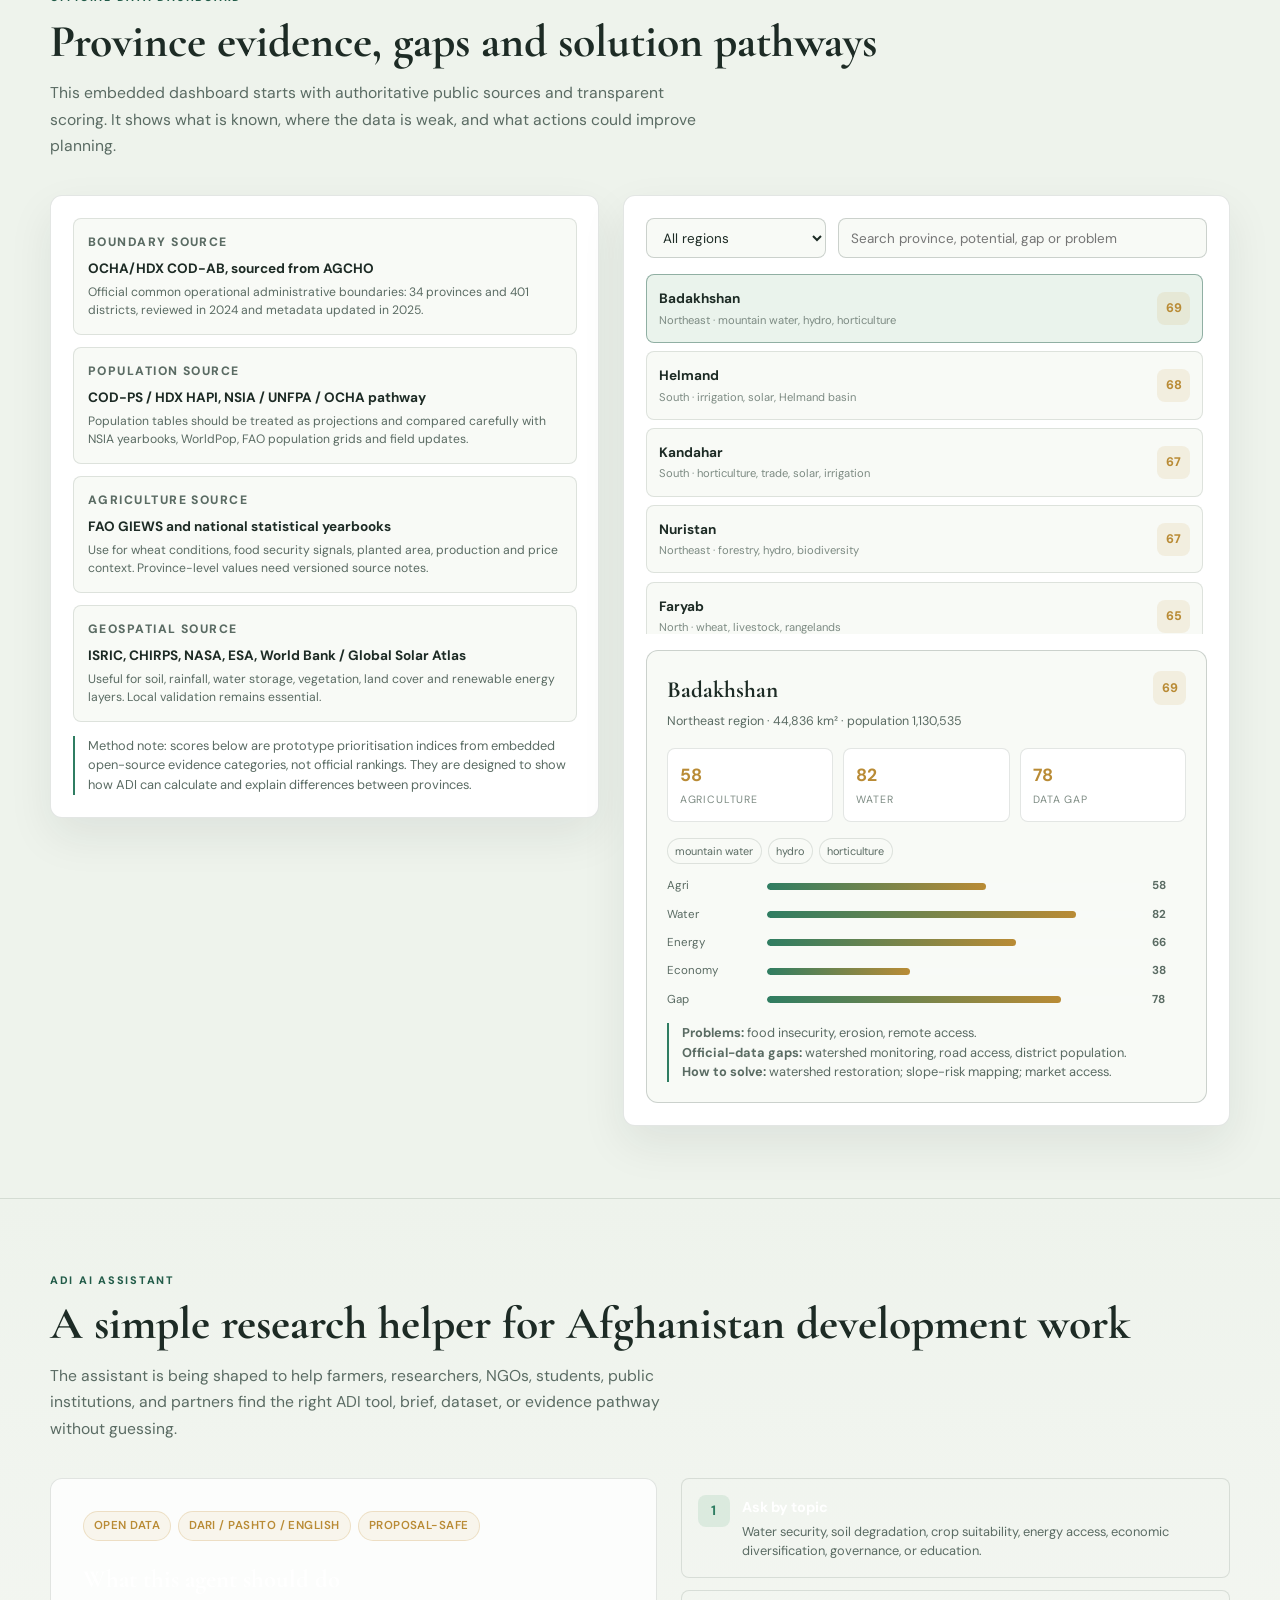
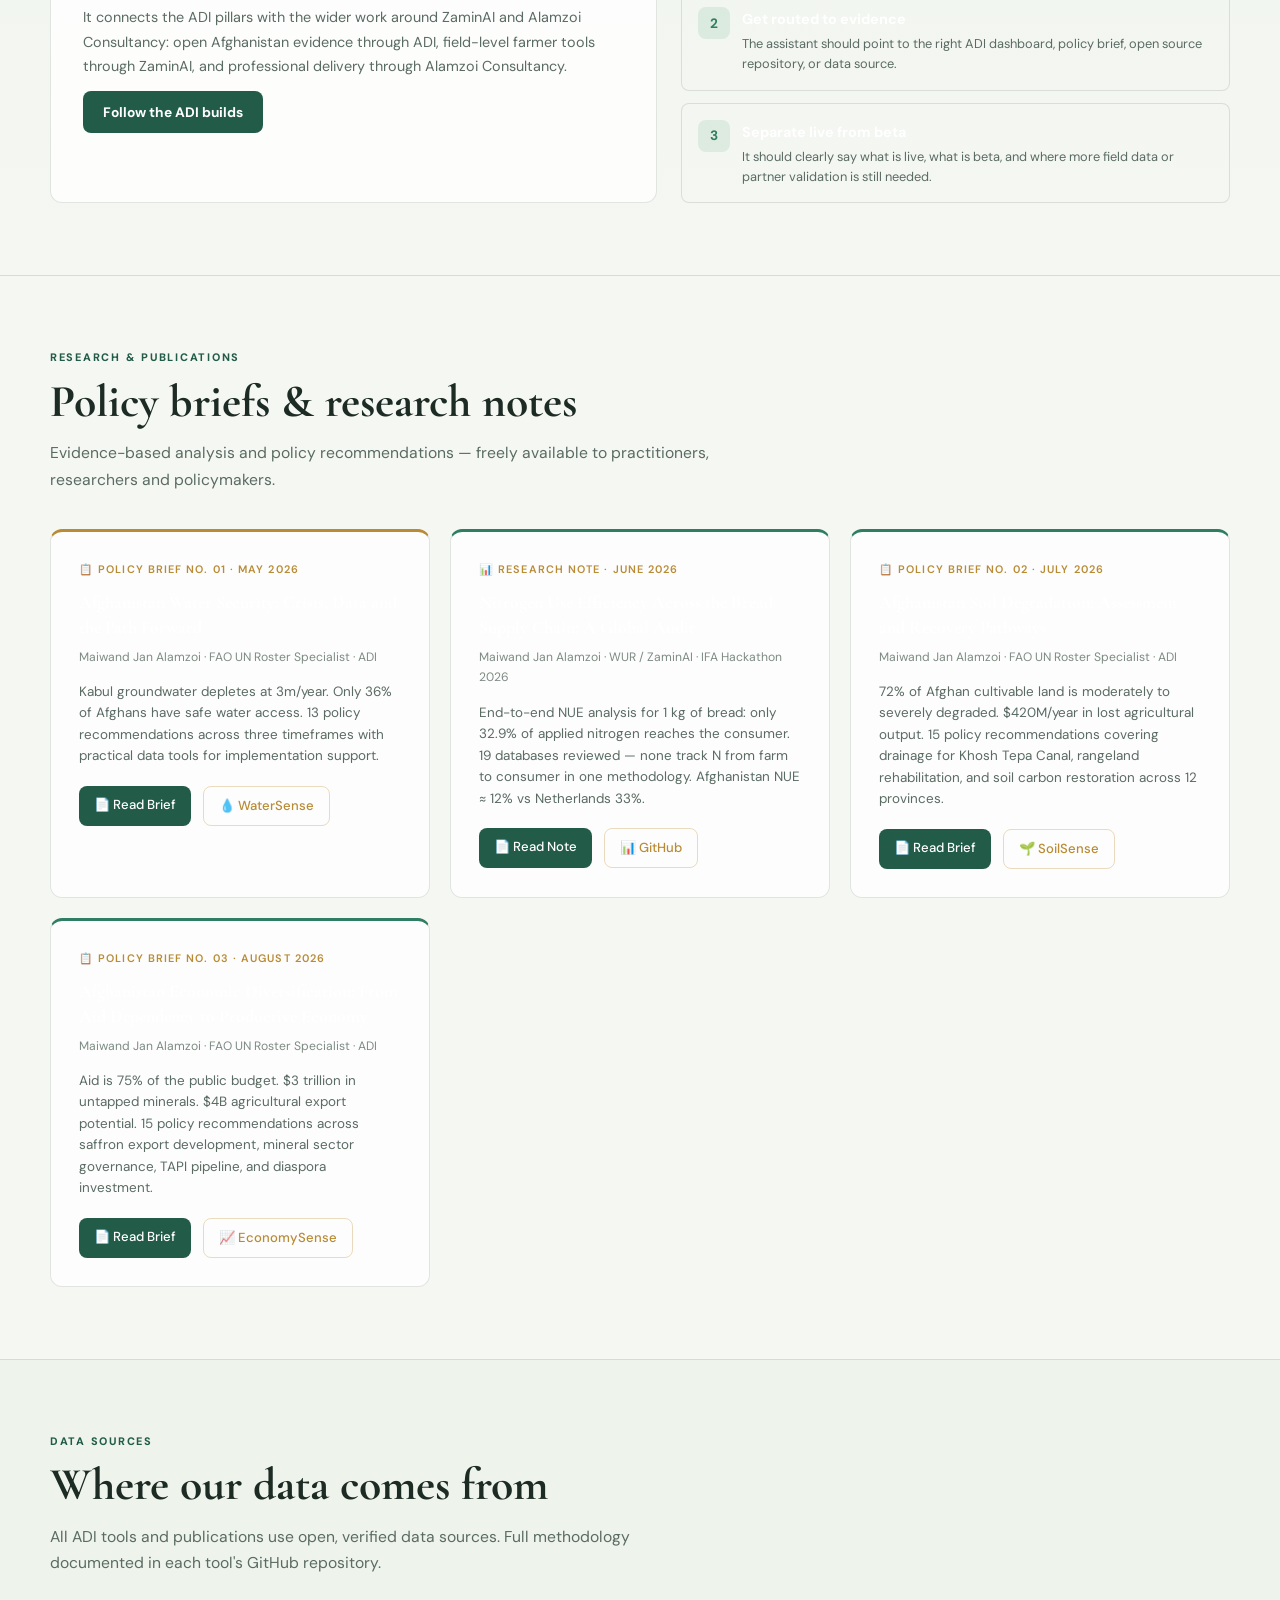
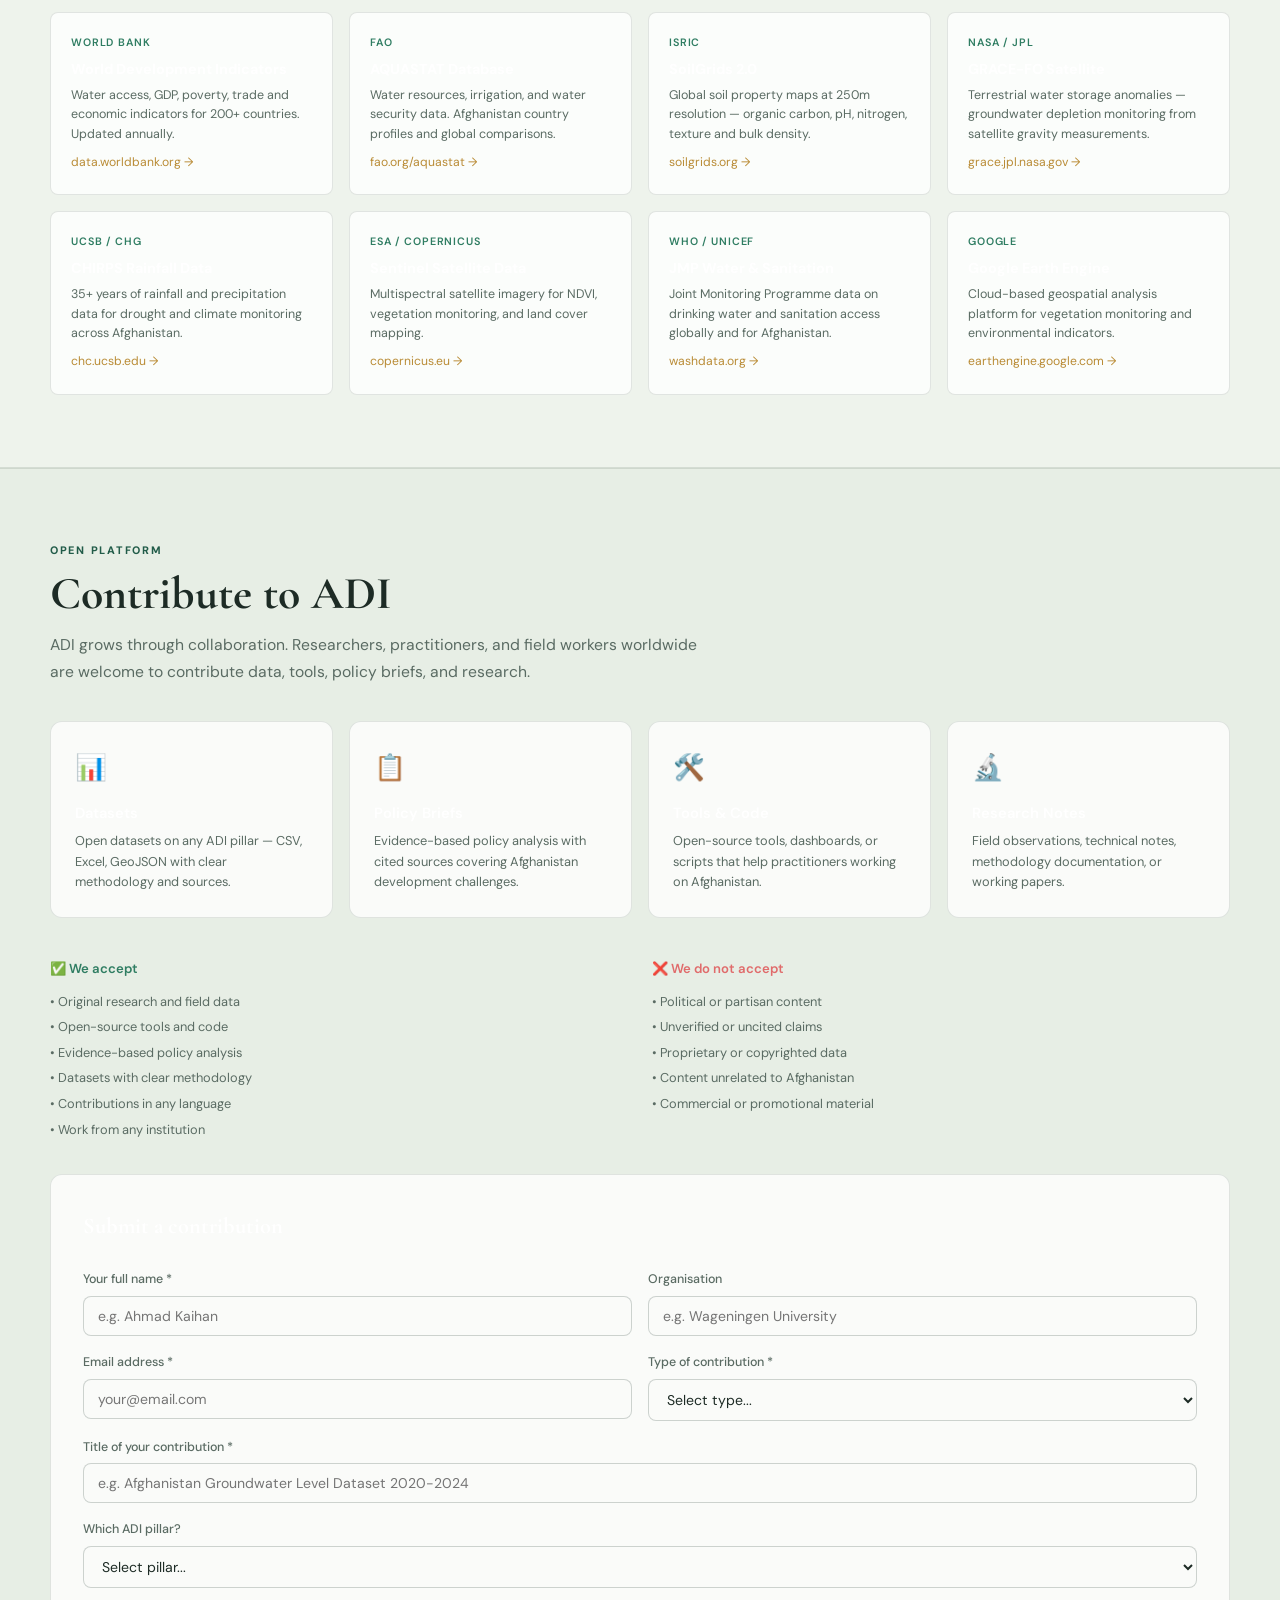
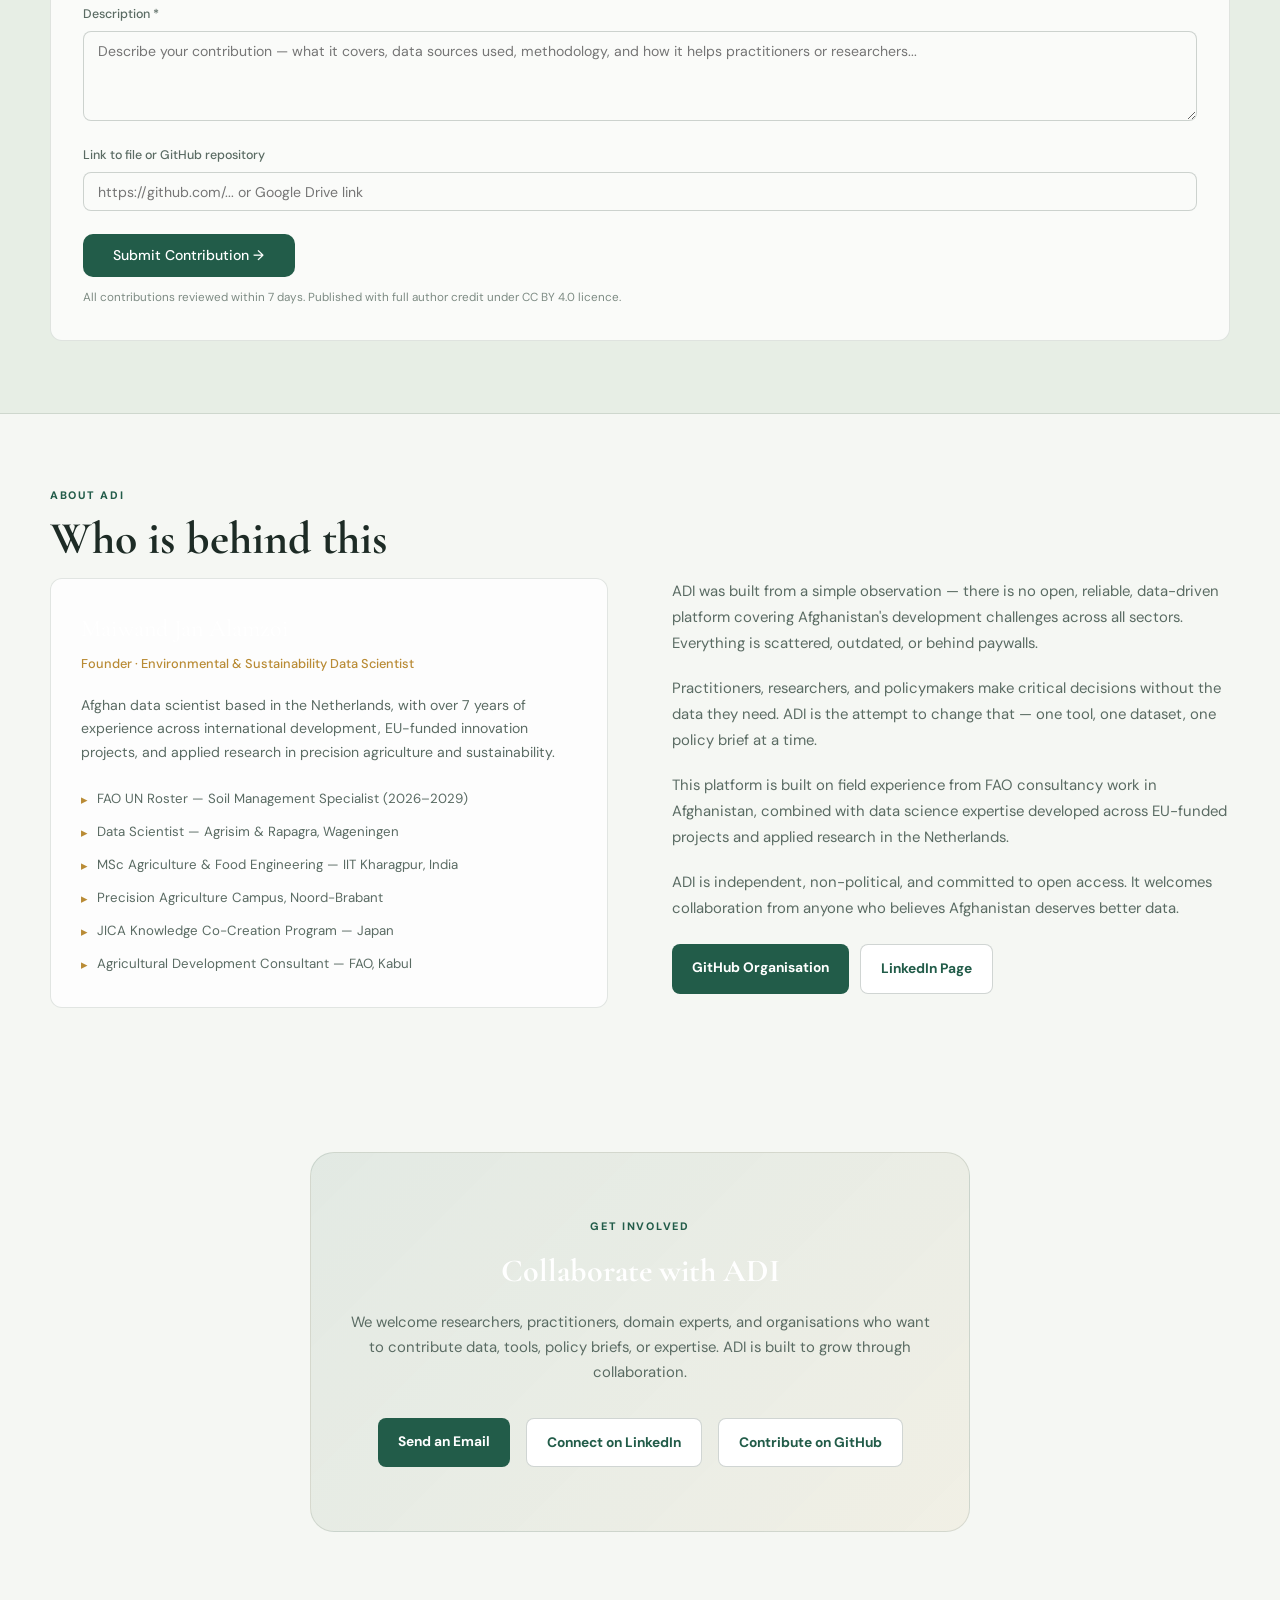
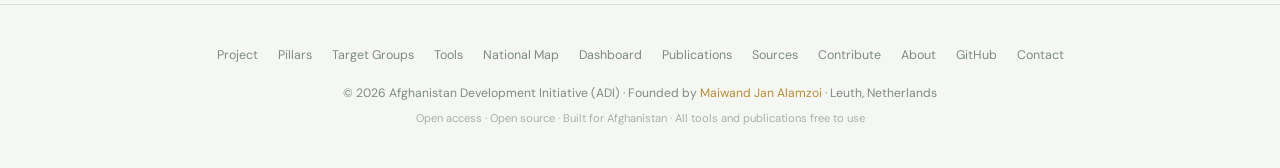
==== commit ada58aa5: "Refine ADI professional design system" ====
--- a/index.html
+++ b/index.html
@@ -7,16 +7,16 @@
 <meta name="description" content="ADI is an independent, open-access research and data platform covering Afghanistan's development challenges across agriculture, water, energy, economy, governance and education.">
 <link href="https://fonts.googleapis.com/css2?family=Cormorant+Garamond:wght@400;500;600;700&family=DM+Sans:wght@300;400;500;600&display=swap" rel="stylesheet">
 <style>
-:root{--bg:#0c0f0a;--bg2:#111410;--bg3:#161a12;--green:#3d7a5c;--green-l:#52a87a;--green-pale:#1a2e1f;--gold:#c4943a;--gold-l:#e8b85a;--gold-pale:#2a2010;--text:#e2e8d8;--text-m:#8a9478;--text-d:#5a6450;--white:#f5f7f0;--border:rgba(255,255,255,0.07);--border2:rgba(255,255,255,0.12);--card:rgba(255,255,255,0.03);--card-h:rgba(255,255,255,0.06);--r:12px;--r2:20px}
+:root{--bg:#f5f7f3;--bg2:#eef3ec;--bg3:#e7eee5;--green:#225c49;--green-l:#2f7d62;--green-pale:#dce9df;--gold:#9f7627;--gold-l:#b98b35;--gold-pale:#f0e6ce;--text:#1d2b25;--text-m:#5a6b63;--text-d:#7d8b83;--white:#ffffff;--border:rgba(24,49,39,0.12);--border2:rgba(24,49,39,0.2);--card:rgba(255,255,255,0.78);--card-h:rgba(255,255,255,0.96);--r:8px;--r2:12px;--shadow:0 18px 45px rgba(29,43,37,.08)}
 *{margin:0;padding:0;box-sizing:border-box}
 html{scroll-behavior:smooth}
 body{font-family:'DM Sans',sans-serif;background:var(--bg);color:var(--text);line-height:1.7;overflow-x:hidden}
 ::-webkit-scrollbar{width:4px}::-webkit-scrollbar-track{background:var(--bg)}::-webkit-scrollbar-thumb{background:var(--green);border-radius:2px}
 
 /* NAV */
-nav{position:fixed;top:0;width:100%;z-index:1000;height:60px;display:flex;align-items:center;justify-content:space-between;padding:0 2.5rem;background:rgba(12,15,10,0.94);backdrop-filter:blur(16px);border-bottom:1px solid var(--border)}
+nav{position:fixed;top:0;width:100%;z-index:1000;height:64px;display:flex;align-items:center;justify-content:space-between;padding:0 2.5rem;background:rgba(255,255,255,0.92);backdrop-filter:blur(18px);border-bottom:1px solid var(--border);box-shadow:0 10px 30px rgba(29,43,37,.06)}
 .logo{display:flex;align-items:center;gap:10px;text-decoration:none}
-.logo-mark{width:32px;height:32px;background:linear-gradient(135deg,var(--green),var(--gold));border-radius:8px;display:flex;align-items:center;justify-content:center;font-family:'Cormorant Garamond',serif;font-weight:700;font-size:1.1rem;color:var(--white)}
+.logo-mark{width:32px;height:32px;background:var(--green);border-radius:8px;display:flex;align-items:center;justify-content:center;font-family:'Cormorant Garamond',serif;font-weight:700;font-size:1.1rem;color:var(--white)}
 .logo-text{font-family:'Cormorant Garamond',serif;font-size:1.15rem;font-weight:600;color:var(--white)}
 .logo-sub{font-size:.68rem;color:var(--text-m);font-weight:400}
 .nav-links{display:flex;gap:.15rem;list-style:none;align-items:center}
@@ -25,115 +25,116 @@
 .nav-cta{background:var(--green)!important;color:var(--white)!important;padding:.4rem .9rem!important;border-radius:8px!important}
 .hamburger{display:none;flex-direction:column;gap:5px;cursor:pointer;padding:4px}
 .hamburger span{width:22px;height:2px;background:var(--text-m);border-radius:1px}
-.mobile-nav{display:none;position:fixed;top:60px;left:0;right:0;background:rgba(12,15,10,.97);border-bottom:1px solid var(--border);padding:1rem;z-index:999;flex-direction:column;gap:.2rem}
+.mobile-nav{display:none;position:fixed;top:64px;left:0;right:0;background:rgba(255,255,255,.98);border-bottom:1px solid var(--border);padding:1rem;z-index:999;flex-direction:column;gap:.2rem}
 .mobile-nav.open{display:flex}
 .mobile-nav a{color:var(--text-m);text-decoration:none;font-size:.9rem;padding:.6rem 1rem;border-radius:8px;display:block;transition:all .2s}
 .mobile-nav a:hover{color:var(--gold-l);background:var(--card)}
 
 /* ANNOUNCE */
-.announce{background:linear-gradient(90deg,var(--green-pale),var(--gold-pale));border-bottom:1px solid var(--border);padding:.55rem 2rem;text-align:center;font-size:.78rem;color:var(--text-m)}
+.announce{background:#1d2b25;border-bottom:1px solid rgba(255,255,255,.12);padding:.55rem 2rem;text-align:center;font-size:.78rem;color:rgba(255,255,255,.74)}
 .announce a{color:var(--gold-l);text-decoration:none;font-weight:500}
 
 /* HERO */
-.hero{min-height:100vh;display:flex;align-items:center;justify-content:center;text-align:center;padding:5rem 2rem 4rem;position:relative;overflow:hidden}
-.hero-bg{position:absolute;inset:0;background:radial-gradient(ellipse 80% 60% at 50% 40%,rgba(61,122,92,.1) 0%,transparent 70%),radial-gradient(ellipse 50% 40% at 80% 70%,rgba(196,148,58,.06) 0%,transparent 60%),var(--bg);z-index:0}
-.hero-grid{position:absolute;inset:0;background-image:linear-gradient(rgba(255,255,255,.012) 1px,transparent 1px),linear-gradient(90deg,rgba(255,255,255,.012) 1px,transparent 1px);background-size:48px 48px;z-index:0}
-.hero-content{position:relative;z-index:1;max-width:780px}
-.hero-badge{display:inline-flex;align-items:center;gap:8px;background:rgba(196,148,58,.1);border:1px solid rgba(196,148,58,.22);color:var(--gold-l);font-size:.7rem;font-weight:600;letter-spacing:.12em;text-transform:uppercase;padding:.4rem 1.1rem;border-radius:100px;margin-bottom:2rem;animation:fadeUp .7s ease both}
-.hero-badge::before{content:'';width:6px;height:6px;border-radius:50%;background:var(--gold-l);animation:blink 2s infinite}
-.hero h1{font-family:'Cormorant Garamond',serif;font-size:clamp(2.8rem,7vw,5rem);font-weight:700;line-height:1.08;color:var(--white);margin-bottom:1.5rem;animation:fadeUp .7s .1s ease both}
+.hero{min-height:82vh;display:flex;align-items:center;justify-content:center;text-align:left;padding:7rem 2rem 4rem;position:relative;overflow:hidden}
+.hero-bg{position:absolute;inset:0;background:linear-gradient(135deg,#f8faf6 0%,#edf3ea 52%,#f5efe0 100%);z-index:0}
+.hero-grid{position:absolute;inset:0;background-image:linear-gradient(rgba(34,92,73,.055) 1px,transparent 1px),linear-gradient(90deg,rgba(34,92,73,.055) 1px,transparent 1px);background-size:56px 56px;z-index:0}
+.hero-content{position:relative;z-index:1;max-width:1060px;width:100%;display:grid;grid-template-columns:minmax(0,1.1fr) minmax(320px,.9fr);gap:2rem;align-items:center}
+.hero-badge{display:inline-flex;align-items:center;gap:8px;background:rgba(34,92,73,.08);border:1px solid rgba(34,92,73,.18);color:var(--green);font-size:.7rem;font-weight:700;letter-spacing:.12em;text-transform:uppercase;padding:.4rem 1.1rem;border-radius:999px;margin-bottom:1.4rem;animation:fadeUp .7s ease both;width:max-content}
+.hero-badge::before{content:'';width:6px;height:6px;border-radius:50%;background:var(--green-l);animation:blink 2s infinite}
+.hero h1{font-family:'Cormorant Garamond',serif;font-size:clamp(3rem,7vw,5.5rem);font-weight:700;line-height:1.02;color:var(--text);margin-bottom:1.25rem;animation:fadeUp .7s .1s ease both}
 .hero h1 em{font-style:normal;color:var(--gold-l)}
-.hero p{font-size:clamp(.95rem,2vw,1.12rem);color:var(--text-m);max-width:560px;margin:0 auto 2.5rem;font-weight:300;animation:fadeUp .7s .2s ease both}
-.hero-btns{display:flex;gap:1rem;justify-content:center;flex-wrap:wrap;animation:fadeUp .7s .3s ease both}
-.btn{padding:.78rem 1.75rem;border-radius:10px;font-size:.88rem;font-weight:500;text-decoration:none;transition:all .2s;cursor:pointer;border:none;font-family:'DM Sans',sans-serif}
+.hero p{font-size:clamp(.98rem,2vw,1.15rem);color:var(--text-m);max-width:620px;margin:0 0 2rem;font-weight:400;animation:fadeUp .7s .2s ease both}
+.hero-btns{display:flex;gap:.75rem;justify-content:flex-start;flex-wrap:wrap;animation:fadeUp .7s .3s ease both}
+.btn{padding:.76rem 1.25rem;border-radius:8px;font-size:.86rem;font-weight:700;text-decoration:none;transition:all .2s;cursor:pointer;border:none;font-family:'DM Sans',sans-serif}
 .btn-p{background:var(--green);color:var(--white)}
-.btn-p:hover{background:var(--green-l);transform:translateY(-2px)}
-.btn-o{background:transparent;color:var(--gold-l);border:1.5px solid rgba(196,148,58,.32)}
+.btn-p:hover{background:var(--green-l);transform:translateY(-1px)}
+.btn-o{background:var(--white);color:var(--green);border:1px solid var(--border2)}
 .btn-o:hover{border-color:var(--gold-l);transform:translateY(-2px)}
-.hero-stats{display:flex;gap:3rem;justify-content:center;margin-top:4rem;flex-wrap:wrap;animation:fadeUp .7s .4s ease both}
-.stat-num{font-family:'Cormorant Garamond',serif;font-size:2.4rem;font-weight:700;color:var(--gold-l);display:block}
+.hero-stats{display:grid;grid-template-columns:repeat(2,minmax(120px,1fr));gap:.75rem;justify-content:stretch;margin-top:0;animation:fadeUp .7s .4s ease both;background:rgba(255,255,255,.82);border:1px solid var(--border);box-shadow:var(--shadow);border-radius:16px;padding:1rem}
+.stat{background:#f8faf6;border:1px solid var(--border);border-radius:10px;padding:1rem}
+.stat-num{font-family:'Cormorant Garamond',serif;font-size:2.2rem;font-weight:700;color:var(--green);display:block}
 .stat-lbl{font-size:.72rem;color:var(--text-d);text-transform:uppercase;letter-spacing:.1em}
 
 /* SECTIONS */
-section{padding:5rem 2rem}
-.container{max-width:1100px;margin:0 auto}
-.s-label{font-size:.7rem;font-weight:600;letter-spacing:.18em;text-transform:uppercase;color:var(--green-l);margin-bottom:.6rem}
-.s-title{font-family:'Cormorant Garamond',serif;font-size:clamp(1.8rem,4vw,2.8rem);font-weight:700;color:var(--white);margin-bottom:.75rem;line-height:1.2}
-.s-sub{color:var(--text-m);font-size:.97rem;max-width:560px;margin-bottom:3rem;font-weight:300}
+section{padding:4.5rem 2rem}
+.container{max-width:1180px;margin:0 auto}
+.s-label{font-size:.68rem;font-weight:800;letter-spacing:.16em;text-transform:uppercase;color:var(--green);margin-bottom:.55rem}
+.s-title{font-family:'Cormorant Garamond',serif;font-size:clamp(1.85rem,4vw,2.85rem);font-weight:700;color:var(--text);margin-bottom:.75rem;line-height:1.15}
+.s-sub{color:var(--text-m);font-size:.98rem;max-width:660px;margin-bottom:2.2rem;font-weight:400}
 
 /* PILLARS */
 .pillars-grid{display:grid;grid-template-columns:repeat(auto-fit,minmax(300px,1fr));gap:1.25rem}
-.pillar{background:var(--card);border:1px solid var(--border);border-radius:var(--r2);padding:1.75rem;transition:all .3s;position:relative;overflow:hidden}
+.pillar{background:var(--card);border:1px solid var(--border);border-radius:var(--r2);padding:1.45rem;transition:all .25s;position:relative;overflow:hidden;box-shadow:0 12px 35px rgba(29,43,37,.045)}
 .pillar::after{content:'';position:absolute;bottom:0;left:0;right:0;height:2px;background:var(--accent,var(--green-l));transform:scaleX(0);transform-origin:left;transition:transform .3s}
-.pillar:hover{background:var(--card-h);border-color:var(--border2);transform:translateY(-3px)}
+.pillar:hover{background:var(--card-h);border-color:var(--border2);transform:translateY(-2px)}
 .pillar:hover::after{transform:scaleX(1)}
 .pillar-icon{font-size:1.8rem;margin-bottom:.9rem}
-.pillar h3{font-family:'Cormorant Garamond',serif;font-size:1.22rem;color:var(--white);margin-bottom:.5rem}
+.pillar h3{font-family:'Cormorant Garamond',serif;font-size:1.22rem;color:var(--text);margin-bottom:.5rem}
 .pillar p{font-size:.84rem;color:var(--text-m);margin-bottom:1rem;line-height:1.6}
 .ptags{display:flex;flex-wrap:wrap;gap:.3rem}
 .ptag{font-size:.67rem;padding:.18rem .52rem;border-radius:100px;background:rgba(255,255,255,.04);color:var(--text-d);border:1px solid var(--border)}
 
 /* PROJECT BLUEPRINT */
-.blueprint-sec{background:linear-gradient(180deg,var(--bg),var(--bg2));border-top:1px solid var(--border);border-bottom:1px solid var(--border)}
+.blueprint-sec{background:var(--white);border-top:1px solid var(--border);border-bottom:1px solid var(--border)}
 .blueprint-grid{display:grid;grid-template-columns:1.05fr .95fr;gap:1.5rem;align-items:stretch}
-.blueprint-main{background:var(--card);border:1px solid var(--border);border-radius:var(--r2);padding:2rem}
-.blueprint-main h3{font-family:'Cormorant Garamond',serif;font-size:1.55rem;color:var(--white);margin-bottom:.7rem}
+.blueprint-main{background:#f8faf6;border:1px solid var(--border);border-radius:var(--r2);padding:1.75rem;box-shadow:var(--shadow)}
+.blueprint-main h3{font-family:'Cormorant Garamond',serif;font-size:1.55rem;color:var(--text);margin-bottom:.7rem}
 .blueprint-main p{font-size:.9rem;color:var(--text-m);line-height:1.75;margin-bottom:1rem}
 .blueprint-pillars{display:grid;grid-template-columns:repeat(2,1fr);gap:.75rem;margin-top:1.2rem}
 .bp-mini{background:rgba(255,255,255,.025);border:1px solid var(--border);border-radius:var(--r);padding:.9rem}
-.bp-mini strong{display:block;color:var(--white);font-size:.82rem;margin-bottom:.22rem}
+.bp-mini strong{display:block;color:var(--text);font-size:.82rem;margin-bottom:.22rem}
 .bp-mini span{display:block;color:var(--text-m);font-size:.74rem;line-height:1.45}
 .blueprint-side{display:grid;gap:.75rem}
-.delivery-card{background:var(--card);border:1px solid var(--border);border-radius:var(--r);padding:1rem}
-.delivery-card h4{font-size:.9rem;color:var(--white);margin-bottom:.25rem}
+.delivery-card{background:var(--white);border:1px solid var(--border);border-radius:var(--r);padding:1rem;box-shadow:0 8px 22px rgba(29,43,37,.045)}
+.delivery-card h4{font-size:.9rem;color:var(--text);margin-bottom:.25rem}
 .delivery-card p{font-size:.78rem;color:var(--text-m);line-height:1.55}
 .delivery-label{font-size:.62rem;font-weight:700;letter-spacing:.12em;text-transform:uppercase;color:var(--gold-l);margin-bottom:.25rem}
 .workflow-strip{margin-top:1.5rem;display:grid;grid-template-columns:repeat(auto-fit,minmax(170px,1fr));gap:.75rem}
-.flow-step{border:1px solid var(--border);border-radius:var(--r);padding:.9rem;background:rgba(255,255,255,.02)}
+.flow-step{border:1px solid var(--border);border-radius:var(--r);padding:.9rem;background:var(--white);box-shadow:0 8px 22px rgba(29,43,37,.035)}
 .flow-step b{display:block;color:var(--green-l);font-size:.72rem;letter-spacing:.08em;text-transform:uppercase;margin-bottom:.25rem}
 .flow-step span{display:block;color:var(--text-m);font-size:.76rem;line-height:1.45}
 
 /* TARGET GROUPS */
-.groups-sec{background:var(--bg3);border-top:1px solid var(--border);border-bottom:1px solid var(--border)}
+.groups-sec{background:var(--bg2);border-top:1px solid var(--border);border-bottom:1px solid var(--border)}
 .groups-grid{display:grid;grid-template-columns:repeat(auto-fit,minmax(260px,1fr));gap:1rem}
-.group-card{background:var(--card);border:1px solid var(--border);border-radius:var(--r2);padding:1.45rem;transition:all .25s}
+.group-card{background:var(--white);border:1px solid var(--border);border-radius:var(--r2);padding:1.35rem;transition:all .25s;box-shadow:0 10px 28px rgba(29,43,37,.04)}
 .group-card:hover{background:var(--card-h);border-color:var(--border2);transform:translateY(-2px)}
 .group-kicker{font-size:.68rem;font-weight:700;letter-spacing:.12em;text-transform:uppercase;color:var(--gold-l);margin-bottom:.4rem}
-.group-card h3{font-family:'Cormorant Garamond',serif;font-size:1.18rem;color:var(--white);margin-bottom:.45rem}
+.group-card h3{font-family:'Cormorant Garamond',serif;font-size:1.18rem;color:var(--text);margin-bottom:.45rem}
 .group-card p{font-size:.83rem;color:var(--text-m);line-height:1.58;margin-bottom:.85rem}
 .group-card ul{list-style:none;display:grid;gap:.32rem}
 .group-card li{font-size:.77rem;color:var(--text-m);line-height:1.45}
 .group-card li::before{content:'+';color:var(--green-l);font-weight:700;margin-right:.45rem}
 
 /* TOOLS */
-.tools-sec{background:var(--bg2);border-top:1px solid var(--border);border-bottom:1px solid var(--border)}
+.tools-sec{background:var(--white);border-top:1px solid var(--border);border-bottom:1px solid var(--border)}
 .tools-grid{display:grid;grid-template-columns:repeat(auto-fit,minmax(280px,1fr));gap:1.25rem}
-.tool-card{background:var(--card);border:1px solid var(--border);border-radius:var(--r2);padding:1.75rem;transition:all .3s}
-.tool-card:hover{transform:translateY(-3px);border-color:rgba(61,122,92,.35)}
+.tool-card{background:#f8faf6;border:1px solid var(--border);border-radius:var(--r2);padding:1.45rem;transition:all .25s;box-shadow:0 10px 28px rgba(29,43,37,.04)}
+.tool-card:hover{transform:translateY(-2px);border-color:rgba(34,92,73,.35);background:var(--white)}
 .ts-live{display:inline-flex;align-items:center;gap:.4rem;font-size:.68rem;font-weight:600;letter-spacing:.1em;text-transform:uppercase;color:#52a87a;margin-bottom:.9rem}
 .ts-soon{display:inline-flex;align-items:center;gap:.4rem;font-size:.68rem;font-weight:600;letter-spacing:.1em;text-transform:uppercase;color:var(--gold);margin-bottom:.9rem}
 .dot-live{width:6px;height:6px;border-radius:50%;background:#52a87a;animation:blink 2s infinite}
 .dot-soon{width:6px;height:6px;border-radius:50%;background:var(--gold)}
-.tool-card h3{font-family:'Cormorant Garamond',serif;font-size:1.22rem;color:var(--white);margin-bottom:.5rem}
+.tool-card h3{font-family:'Cormorant Garamond',serif;font-size:1.22rem;color:var(--text);margin-bottom:.5rem}
 .tool-card p{font-size:.84rem;color:var(--text-m);margin-bottom:1.25rem;line-height:1.6}
 .tool-link{font-size:.84rem;font-weight:600;color:var(--green-l);text-decoration:none;display:inline-flex;align-items:center;gap:.3rem;transition:gap .2s}
 .tool-link:hover{gap:.6rem}
 .tool-roadmap{margin-top:2rem;display:grid;grid-template-columns:repeat(auto-fit,minmax(240px,1fr));gap:1rem}
-.road-item{background:rgba(255,255,255,.025);border:1px solid var(--border);border-radius:var(--r);padding:1.15rem}
-.road-item h4{font-size:.88rem;color:var(--white);margin-bottom:.3rem}
+.road-item{background:var(--white);border:1px solid var(--border);border-radius:var(--r);padding:1.05rem;box-shadow:0 8px 22px rgba(29,43,37,.035)}
+.road-item h4{font-size:.88rem;color:var(--text);margin-bottom:.3rem}
 .road-item p{font-size:.78rem;color:var(--text-m);line-height:1.55}
 .road-label{font-size:.66rem;font-weight:700;letter-spacing:.12em;text-transform:uppercase;color:var(--green-l);margin-bottom:.35rem}
 
 /* NATIONAL MAP */
 .map-sec{background:var(--bg);border-bottom:1px solid var(--border)}
 .map-layout{display:grid;grid-template-columns:1.1fr .9fr;gap:1.5rem;align-items:stretch}
-.country-map{min-height:440px;background:linear-gradient(135deg,rgba(82,168,122,.08),rgba(196,148,58,.06));border:1px solid var(--border2);border-radius:var(--r2);position:relative;overflow:hidden;padding:1.5rem}
-.country-map::before{content:'';position:absolute;inset:1.5rem;background:linear-gradient(rgba(255,255,255,.035) 1px,transparent 1px),linear-gradient(90deg,rgba(255,255,255,.035) 1px,transparent 1px);background-size:42px 42px;border-radius:18px;opacity:.45}
-.map-title{position:relative;z-index:2;font-family:'Cormorant Garamond',serif;font-size:1.25rem;color:var(--white);margin-bottom:.3rem}
+.country-map{min-height:440px;background:linear-gradient(135deg,#ffffff,#eef4ec);border:1px solid var(--border2);border-radius:var(--r2);position:relative;overflow:hidden;padding:1.5rem;box-shadow:var(--shadow)}
+.country-map::before{content:'';position:absolute;inset:1.5rem;background:linear-gradient(rgba(34,92,73,.08) 1px,transparent 1px),linear-gradient(90deg,rgba(34,92,73,.08) 1px,transparent 1px);background-size:42px 42px;border-radius:18px;opacity:.55}
+.map-title{position:relative;z-index:2;font-family:'Cormorant Garamond',serif;font-size:1.25rem;color:var(--text);margin-bottom:.3rem}
 .map-note{position:relative;z-index:2;font-size:.78rem;color:var(--text-m);max-width:420px;line-height:1.55}
 .region-cloud{position:absolute;inset:5.5rem 2rem 2rem;z-index:2}
-.region{position:absolute;border:1px solid rgba(255,255,255,.18);background:rgba(12,15,10,.72);backdrop-filter:blur(8px);border-radius:14px;padding:.7rem .85rem;min-width:118px;box-shadow:0 14px 36px rgba(0,0,0,.18)}
-.region strong{display:block;color:var(--white);font-size:.82rem;margin-bottom:.15rem}
+.region{position:absolute;border:1px solid var(--border2);background:rgba(255,255,255,.9);backdrop-filter:blur(8px);border-radius:10px;padding:.65rem .78rem;min-width:118px;box-shadow:0 14px 36px rgba(29,43,37,.1)}
+.region strong{display:block;color:var(--text);font-size:.82rem;margin-bottom:.15rem}
 .region span{display:block;color:var(--text-m);font-size:.68rem;line-height:1.3}
 .region.north{left:24%;top:5%;border-color:rgba(82,168,122,.45)}
 .region.northeast{right:5%;top:14%;border-color:rgba(79,195,247,.45)}
@@ -142,34 +143,34 @@
 .region.east{right:11%;top:50%;border-color:rgba(82,168,122,.45)}
 .region.south{left:33%;bottom:5%;border-color:rgba(230,57,70,.45)}
 .layer-stack{display:grid;gap:.75rem}
-.layer-card{background:var(--card);border:1px solid var(--border);border-radius:var(--r);padding:1rem}
-.layer-card h4{font-size:.88rem;color:var(--white);margin-bottom:.25rem}
+.layer-card{background:var(--white);border:1px solid var(--border);border-radius:var(--r);padding:1rem;box-shadow:0 8px 22px rgba(29,43,37,.035)}
+.layer-card h4{font-size:.88rem;color:var(--text);margin-bottom:.25rem}
 .layer-card p{font-size:.77rem;color:var(--text-m);line-height:1.5}
 .layer-pill{display:inline-block;font-size:.62rem;font-weight:700;letter-spacing:.1em;text-transform:uppercase;color:var(--gold-l);margin-bottom:.3rem}
 
 /* DATA DASHBOARD */
 .data-sec{background:var(--bg2);border-bottom:1px solid var(--border)}
 .data-grid{display:grid;grid-template-columns:.95fr 1.05fr;gap:1.5rem;align-items:start}
-.data-panel,.province-panel{background:var(--card);border:1px solid var(--border);border-radius:var(--r2);padding:1.5rem}
+.data-panel,.province-panel{background:var(--white);border:1px solid var(--border);border-radius:var(--r2);padding:1.35rem;box-shadow:var(--shadow)}
 .source-list{display:grid;gap:.75rem}
-.source-item{border:1px solid var(--border);border-radius:var(--r);padding:.9rem;background:rgba(255,255,255,.02)}
-.source-item strong{display:block;color:var(--white);font-size:.85rem;margin-bottom:.18rem}
+.source-item{border:1px solid var(--border);border-radius:var(--r);padding:.9rem;background:#f8faf6}
+.source-item strong{display:block;color:var(--text);font-size:.85rem;margin-bottom:.18rem}
 .source-item span{display:block;color:var(--text-m);font-size:.76rem;line-height:1.5}
 .source-badge{display:inline-block;margin-bottom:.35rem;font-size:.6rem;font-weight:800;letter-spacing:.12em;text-transform:uppercase;color:var(--green-l)}
 .province-controls{display:flex;gap:.75rem;flex-wrap:wrap;margin-bottom:1rem}
-.province-controls select,.province-controls input{background:rgba(255,255,255,.04);border:1px solid var(--border2);border-radius:8px;color:var(--text);font-family:'DM Sans',sans-serif;font-size:.84rem;padding:.62rem .75rem;outline:none}
+.province-controls select,.province-controls input{background:#f8faf6;border:1px solid var(--border2);border-radius:8px;color:var(--text);font-family:'DM Sans',sans-serif;font-size:.84rem;padding:.62rem .75rem;outline:none}
 .province-controls select{min-width:180px}.province-controls input{flex:1;min-width:180px}
 .province-list{display:grid;gap:.55rem;max-height:360px;overflow:auto;padding-right:.25rem}
-.province-row{display:grid;grid-template-columns:1fr auto;gap:.75rem;align-items:center;border:1px solid var(--border);border-radius:var(--r);padding:.75rem;background:rgba(255,255,255,.018);cursor:pointer;transition:all .18s}
-.province-row:hover,.province-row.active{border-color:rgba(82,168,122,.45);background:rgba(82,168,122,.08)}
-.province-row strong{display:block;color:var(--white);font-size:.85rem}.province-row span{display:block;color:var(--text-d);font-size:.7rem}
+.province-row{display:grid;grid-template-columns:1fr auto;gap:.75rem;align-items:center;border:1px solid var(--border);border-radius:var(--r);padding:.75rem;background:#f8faf6;cursor:pointer;transition:all .18s}
+.province-row:hover,.province-row.active{border-color:rgba(34,92,73,.45);background:#eaf3ec}
+.province-row strong{display:block;color:var(--text);font-size:.85rem}.province-row span{display:block;color:var(--text-d);font-size:.7rem}
 .score-dot{width:2.1rem;height:2.1rem;border-radius:8px;display:flex;align-items:center;justify-content:center;background:rgba(196,148,58,.12);color:var(--gold-l);font-size:.78rem;font-weight:800}
-.detail-card{margin-top:1rem;border:1px solid var(--border2);border-radius:var(--r2);padding:1.25rem;background:rgba(12,15,10,.42)}
+.detail-card{margin-top:1rem;border:1px solid var(--border2);border-radius:var(--r2);padding:1.25rem;background:#f8faf6}
 .detail-head{display:flex;justify-content:space-between;gap:1rem;align-items:flex-start;margin-bottom:1rem}
-.detail-head h3{font-family:'Cormorant Garamond',serif;font-size:1.45rem;color:var(--white)}
+.detail-head h3{font-family:'Cormorant Garamond',serif;font-size:1.45rem;color:var(--text)}
 .detail-head p{font-size:.78rem;color:var(--text-m)}
 .metric-grid{display:grid;grid-template-columns:repeat(3,1fr);gap:.65rem;margin-bottom:1rem}
-.metric{border:1px solid var(--border);border-radius:var(--r);padding:.75rem;background:rgba(255,255,255,.02)}
+.metric{border:1px solid var(--border);border-radius:var(--r);padding:.75rem;background:var(--white)}
 .metric b{display:block;color:var(--gold-l);font-size:1.1rem}.metric span{display:block;color:var(--text-d);font-size:.66rem;text-transform:uppercase;letter-spacing:.08em}
 .tag-line{display:flex;flex-wrap:wrap;gap:.35rem;margin:.75rem 0}
 .tag-chip{font-size:.68rem;color:var(--text-m);border:1px solid var(--border);border-radius:100px;padding:.18rem .48rem;background:rgba(255,255,255,.025)}
@@ -276,6 +277,14 @@
 @media(max-width:768px){
   .nav-links{display:none}
   .hamburger{display:flex}
+  .hero{min-height:auto;text-align:left;padding:6rem 1.25rem 3rem}
+  .hero-content{display:block}
+  .hero h1{font-size:2.65rem}
+  .hero-stats{grid-template-columns:repeat(2,1fr);margin-top:2rem}
+  .stat{padding:.8rem}
+  .stat-num{font-size:1.8rem}
+  .hero-btns{gap:.55rem}
+  .btn{width:100%;text-align:center}
   .about-grid{grid-template-columns:1fr;gap:2rem}
   .form-grid{grid-template-columns:1fr}
   .guidelines{grid-template-columns:1fr}
@@ -290,6 +299,13 @@
   .hero-stats{gap:1.5rem}
   nav{padding:0 1.25rem}
   section{padding:3.5rem 1.25rem}
+}
+
+@media(min-width:769px) and (max-width:1120px){
+  .nav-links a{font-size:.75rem;padding:.38rem .45rem}
+  nav{padding:0 1.25rem}
+  .hero-content{grid-template-columns:1fr}
+  .hero-stats{margin-top:1rem}
 }
 
 /* LANGUAGE SWITCHER */
@@ -338,9 +354,9 @@
     <li><a href="#target-groups">Groups</a></li>
     <li><a href="#tools" data-i18n="nav.tools">Tools</a></li>
     <li><a href="#national-map">Map</a></li>
-    <li><a href="#data-dashboard">Data</a></li>
+    <li><a href="#data-dashboard">Dashboard</a></li>
     <li><a href="#publications" data-i18n="nav.publications">Publications</a></li>
-    <li><a href="#data-sources" data-i18n="nav.data">Data</a></li>
+    <li><a href="#data-sources">Sources</a></li>
     <li><a href="#contribute" data-i18n="nav.contribute">Contribute</a></li>
     <li><a href="#about" data-i18n="nav.about">About</a></li>
     <li><a href="#contact" class="nav-cta" data-i18n="nav.collaborate">Collaborate</a></li>
@@ -378,7 +394,7 @@
   <div class="hero-grid"></div>
   <div class="hero-content">
     <div class="hero-badge" data-i18n="hero.badge">Open Knowledge · Open Data · Open Tools</div>
-    <h1 data-i18n="hero.title">Building the knowledge infrastructure<br>for <em>Afghanistan</em></h1>
+    <h1 data-i18n="hero.title">Afghanistan Development Initiative</h1>
     <p data-i18n="hero.sub">ADI is an independent research and data platform — free, open access, and built across six development pillars for practitioners, researchers, and policymakers worldwide.</p>
     <div class="hero-btns">
       <a href="#tools" class="btn btn-p" data-i18n="hero.btn1">Explore the Tools</a>
@@ -749,9 +765,9 @@
     <a href="#target-groups">Target Groups</a>
     <a href="#tools" data-i18n="nav.tools">Tools</a>
     <a href="#national-map">National Map</a>
-    <a href="#data-dashboard">Data Dashboard</a>
+    <a href="#data-dashboard">Dashboard</a>
     <a href="#publications" data-i18n="nav.publications">Publications</a>
-    <a href="#data-sources" data-i18n="nav.data">Data Sources</a>
+    <a href="#data-sources">Sources</a>
     <a href="#contribute" data-i18n="nav.contribute">Contribute</a>
     <a href="#about" data-i18n="nav.about">About</a>
     <a href="https://github.com/afghanistan-development-initiative" target="_blank">GitHub</a>
@@ -769,8 +785,8 @@
     "nav.pillars":"Pillars","nav.tools":"Tools","nav.publications":"Publications",
     "nav.data":"Data","nav.contribute":"Contribute","nav.about":"About","nav.collaborate":"Collaborate",
     "hero.badge":"Open Knowledge · Open Data · Open Tools",
-    "hero.title":"Building the knowledge infrastructure<br>for <em>Afghanistan</em>",
-    "hero.sub":"ADI is an independent research and data platform — free, open access, and built across six development pillars for practitioners, researchers, and policymakers worldwide.",
+    "hero.title":"Afghanistan Development Initiative",
+    "hero.sub":"A professional open-data and research platform for Afghanistan: province evidence, policy briefs, national maps, sector dashboards, and practical pathways for field action.",
     "hero.btn1":"Explore the Tools","hero.btn2":"Read Policy Briefs",
     "stat.pillars":"Pillars","stat.tools":"Tools","stat.pubs":"Policy briefs","stat.free":"Always open",
     "pillars.label":"Six Pillars","pillars.title":"Every dimension of development",
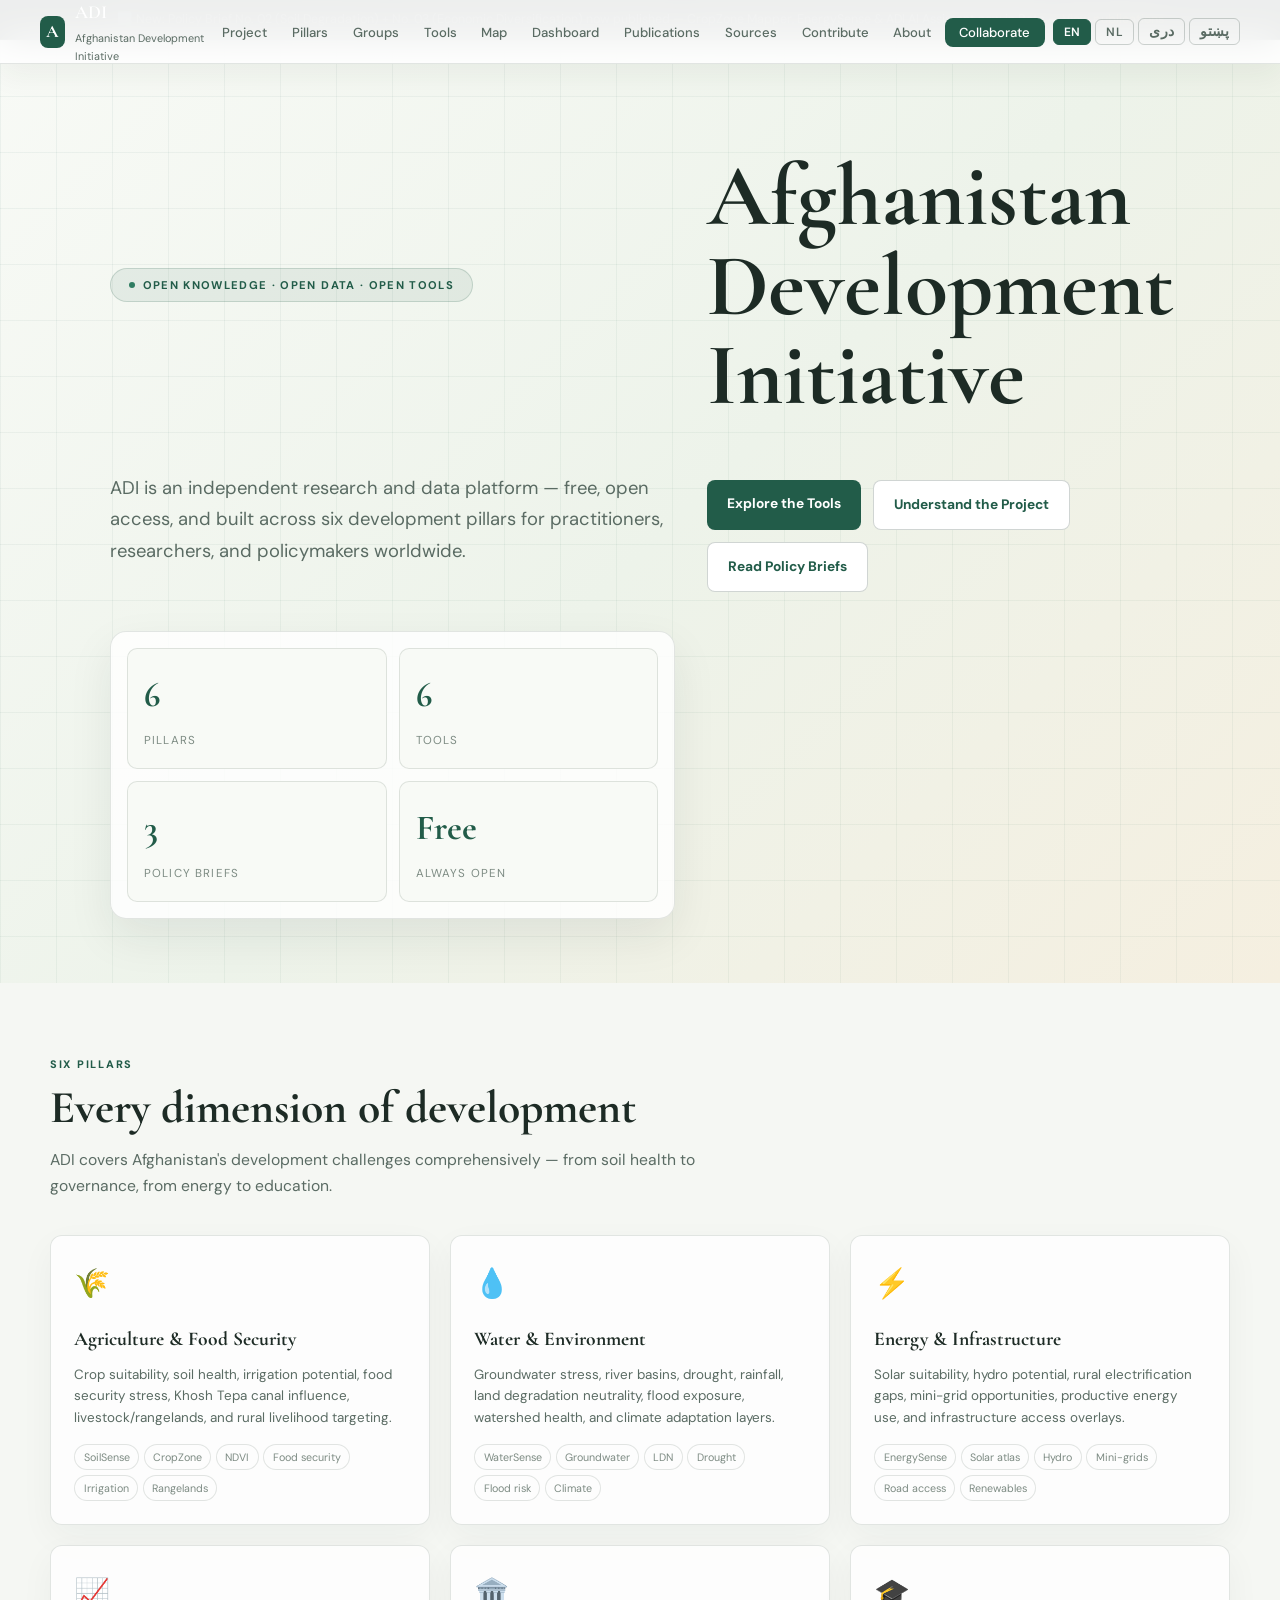
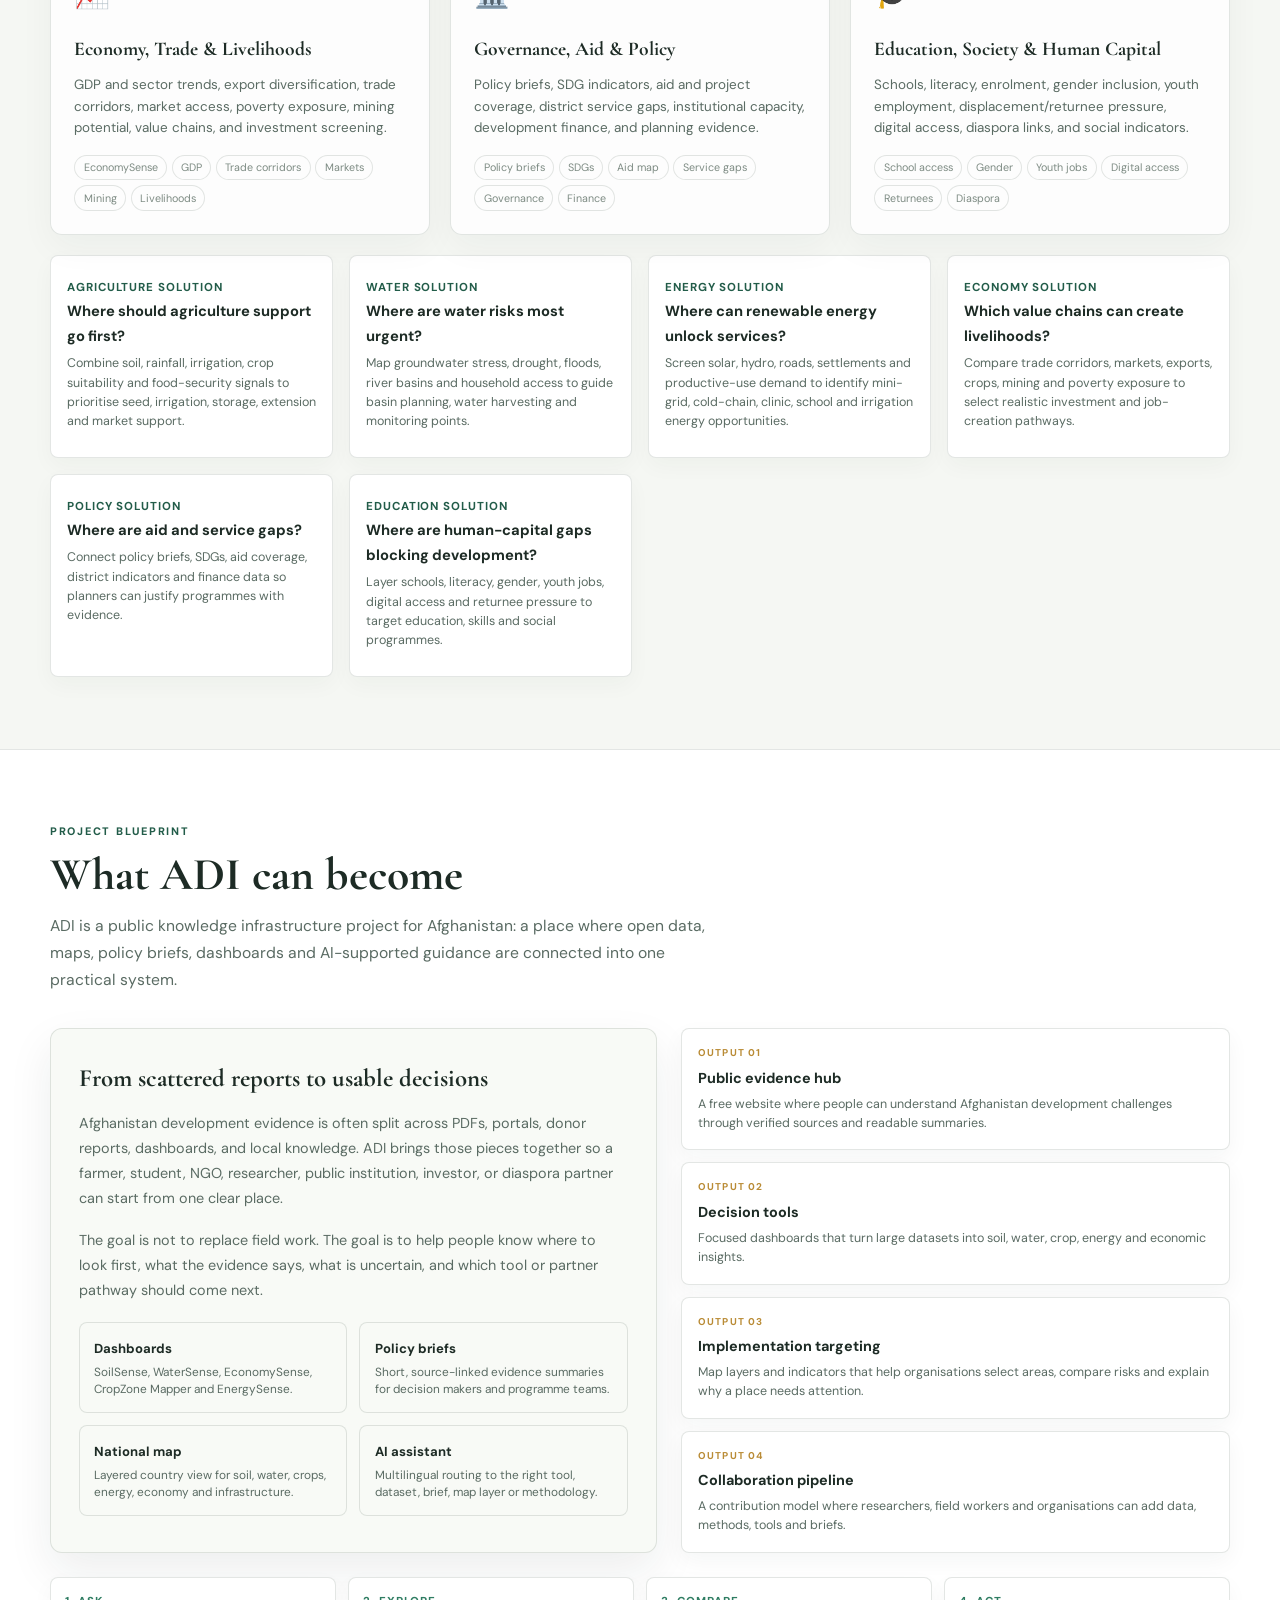
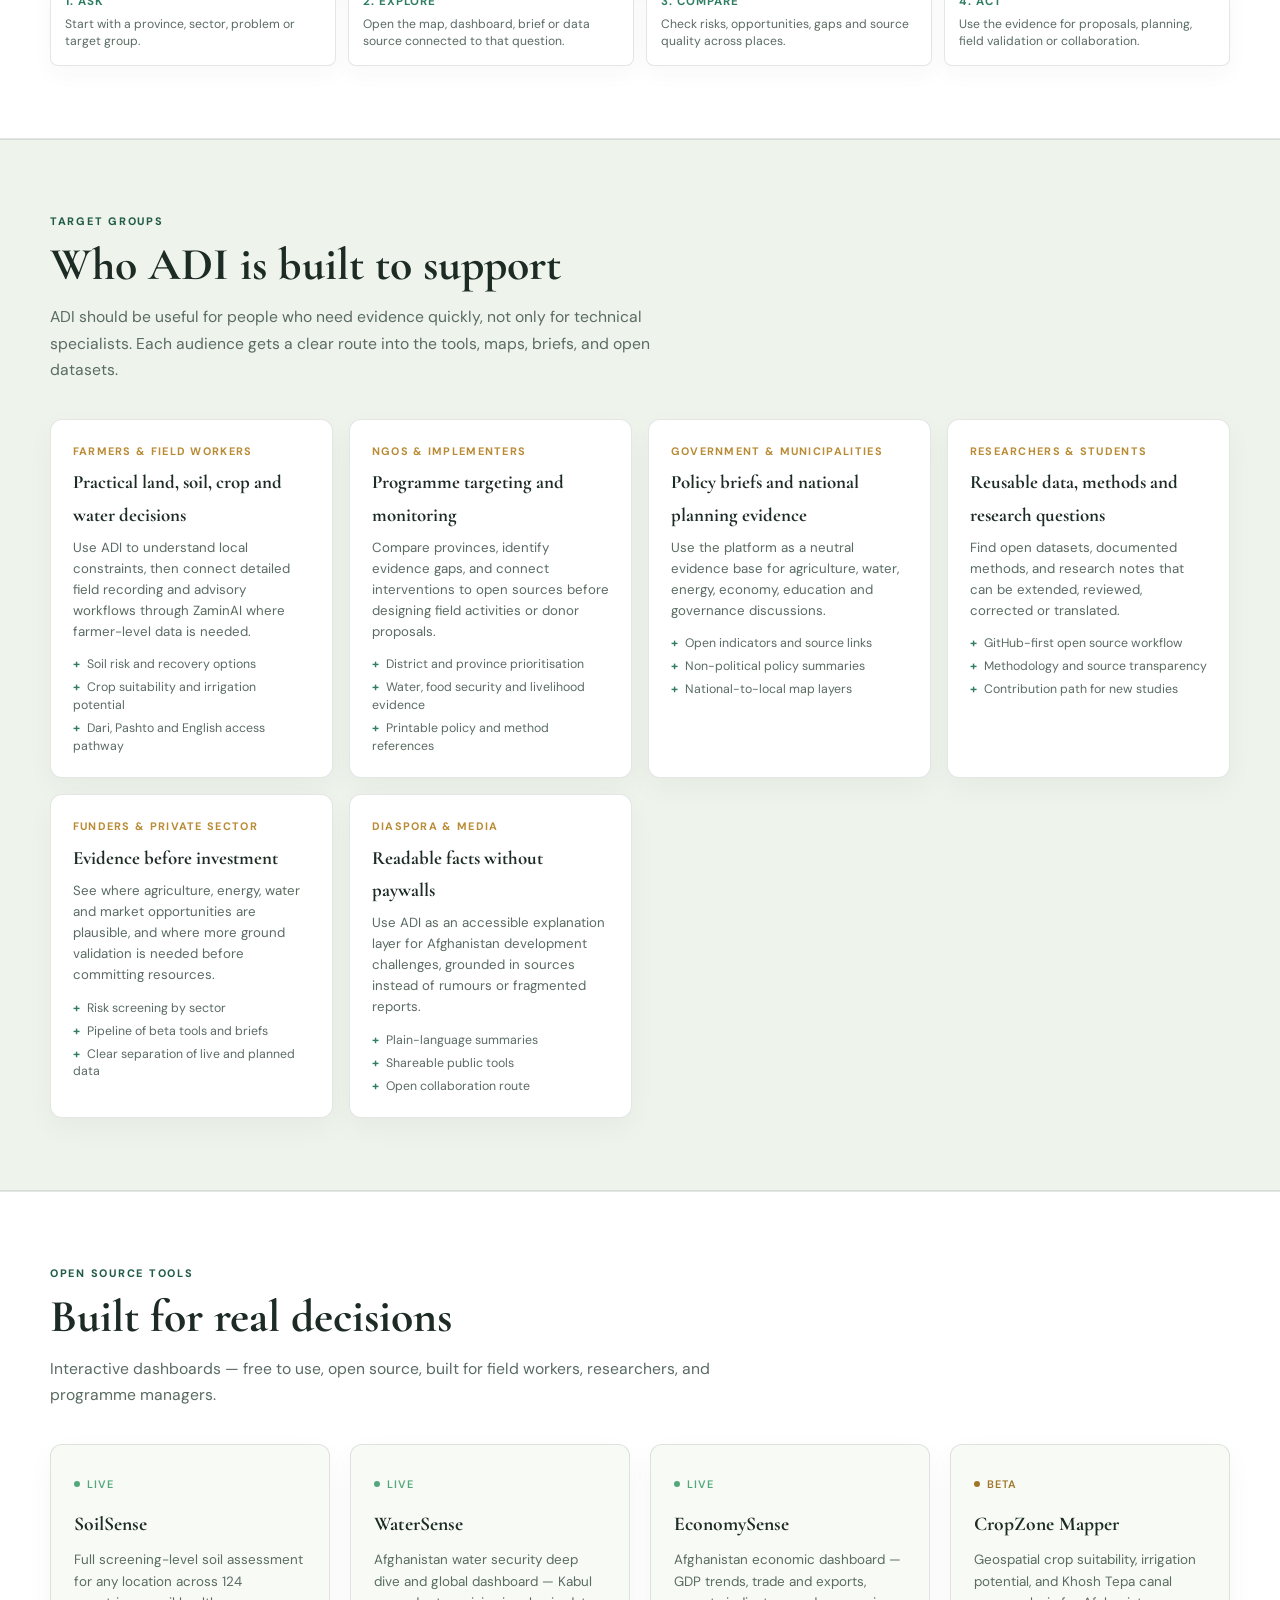
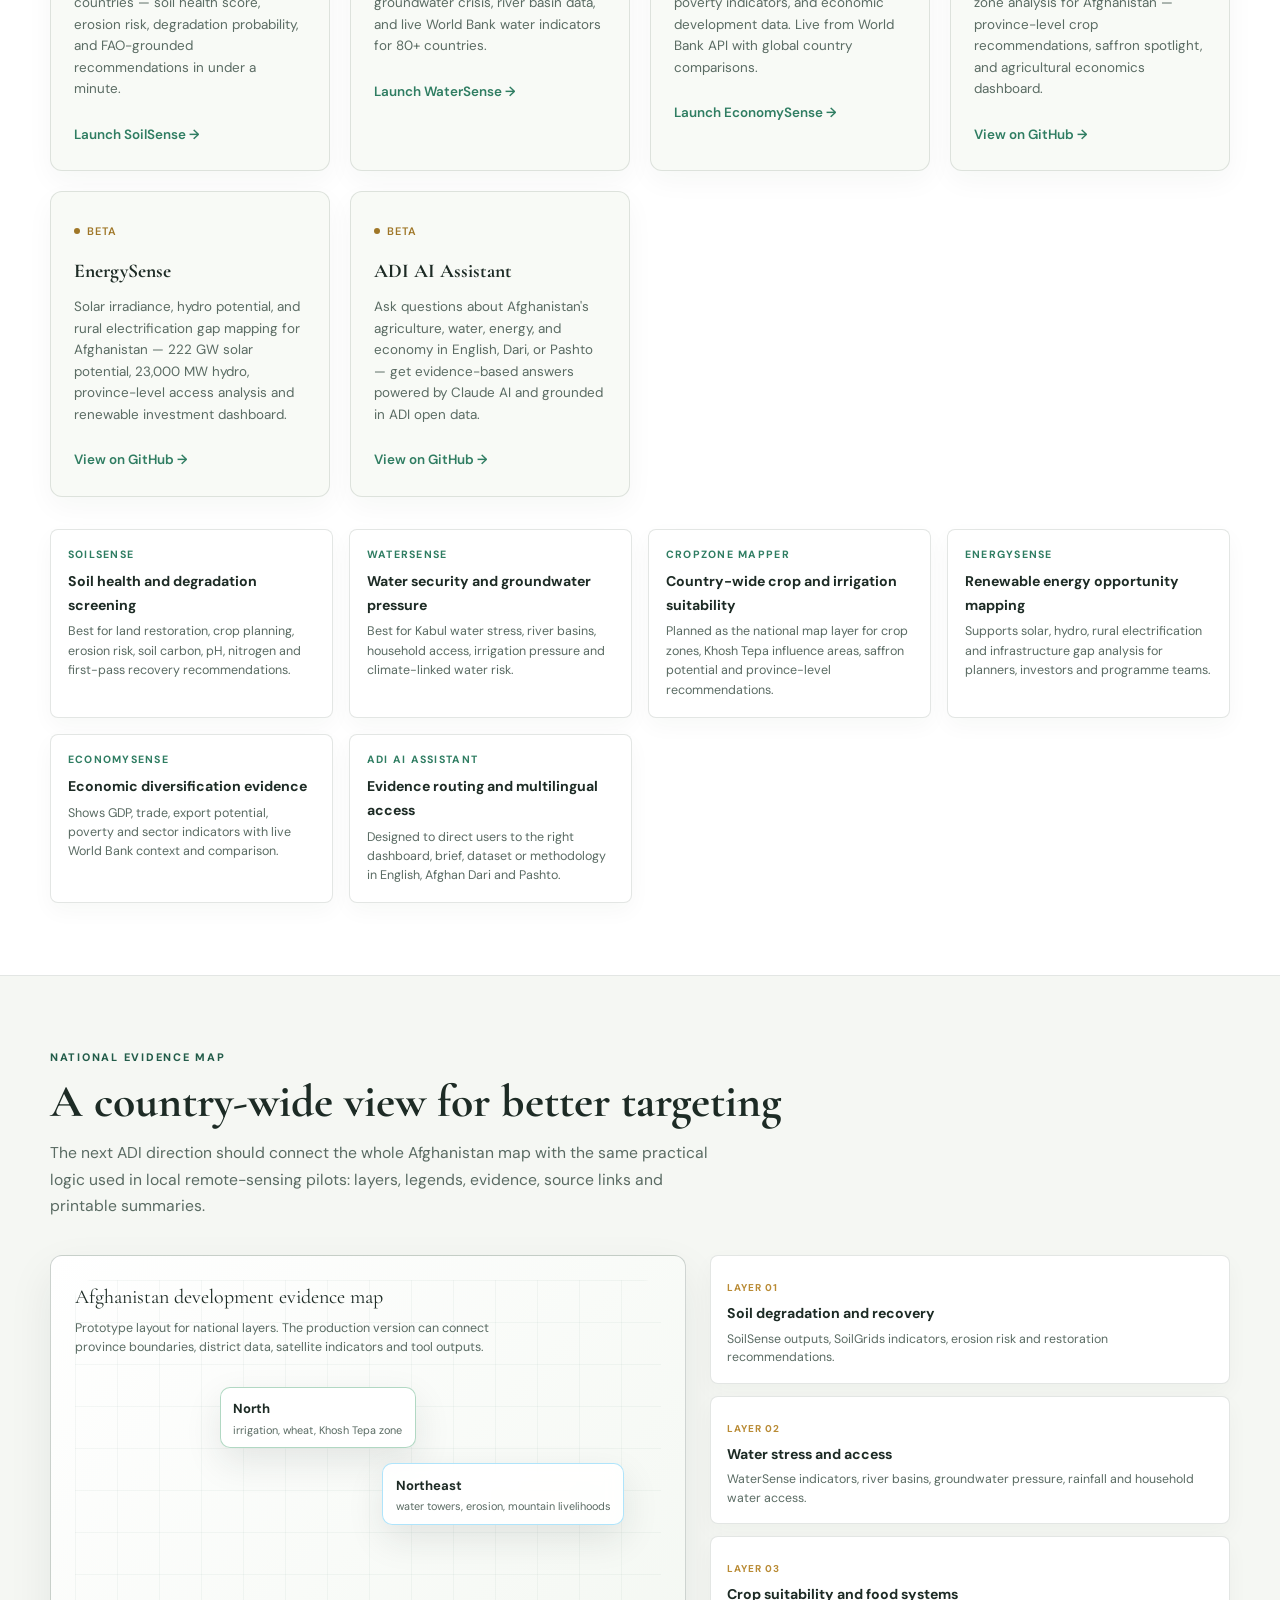
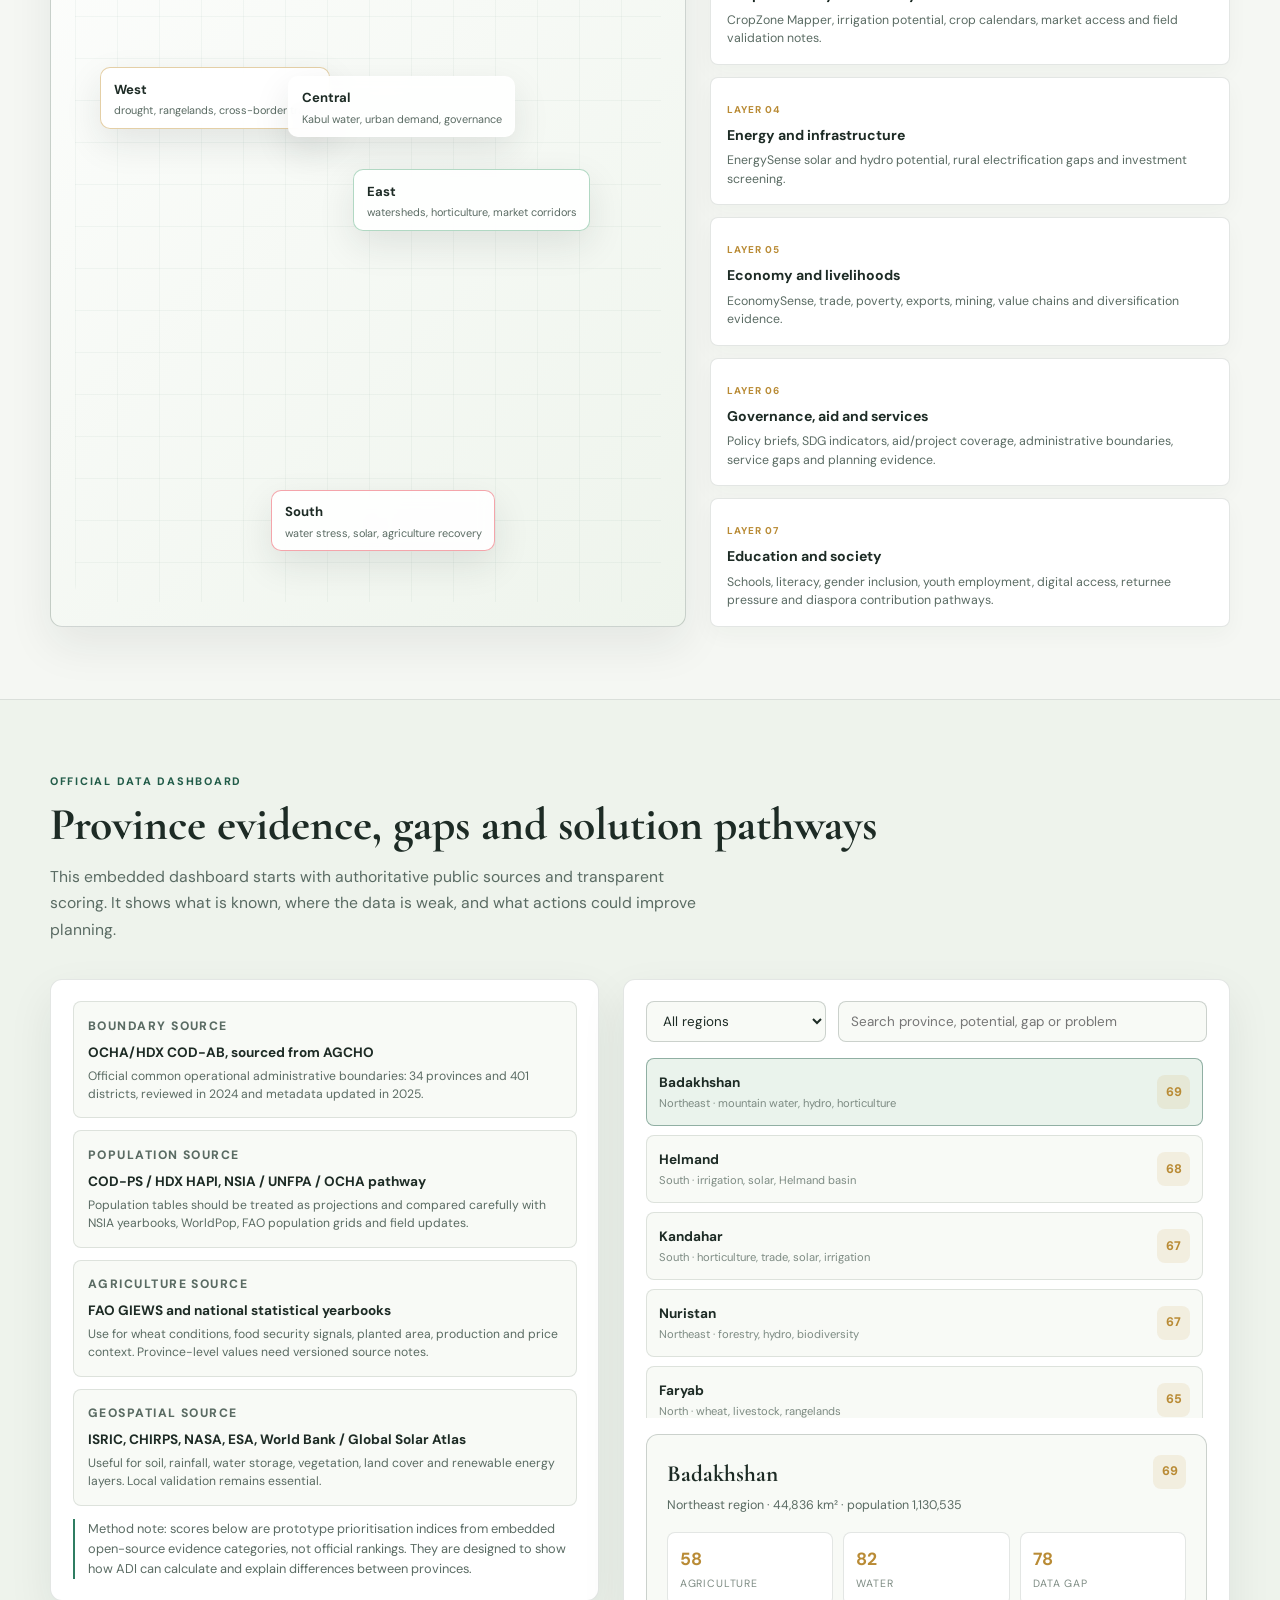
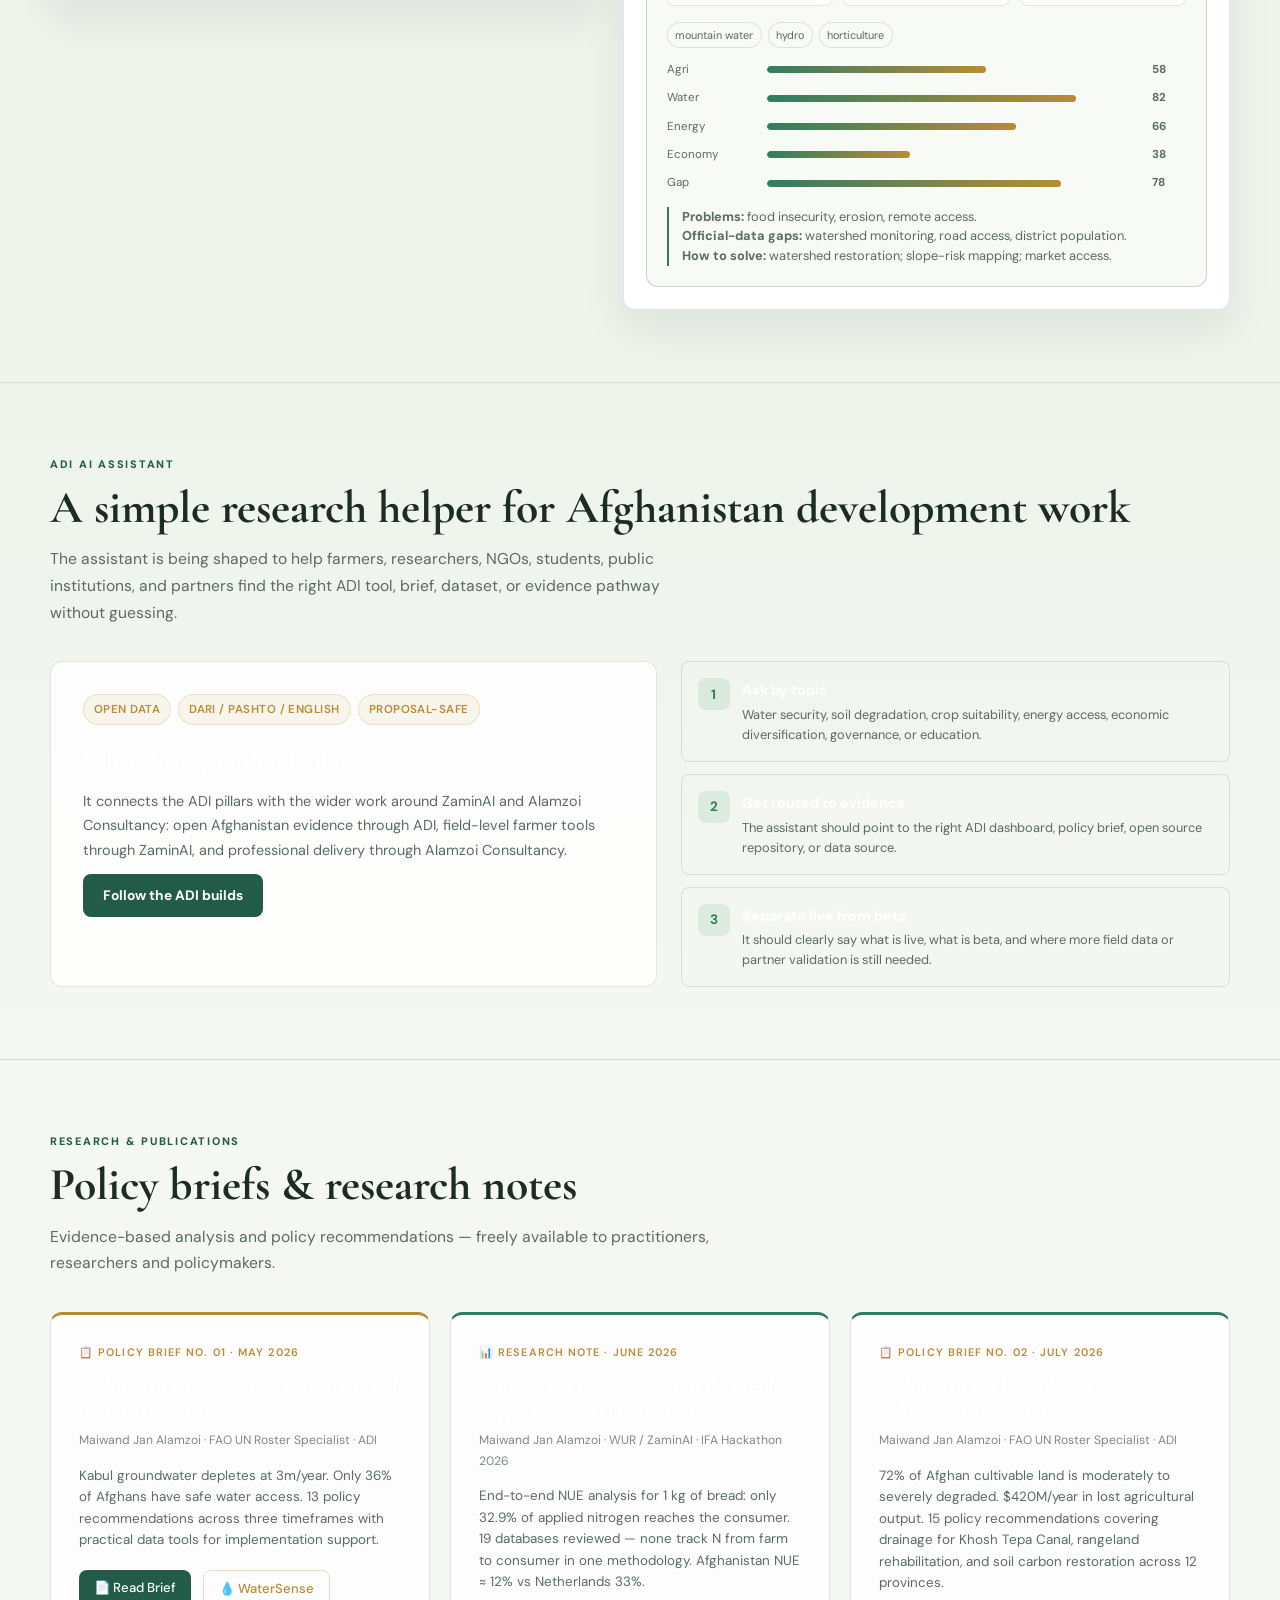
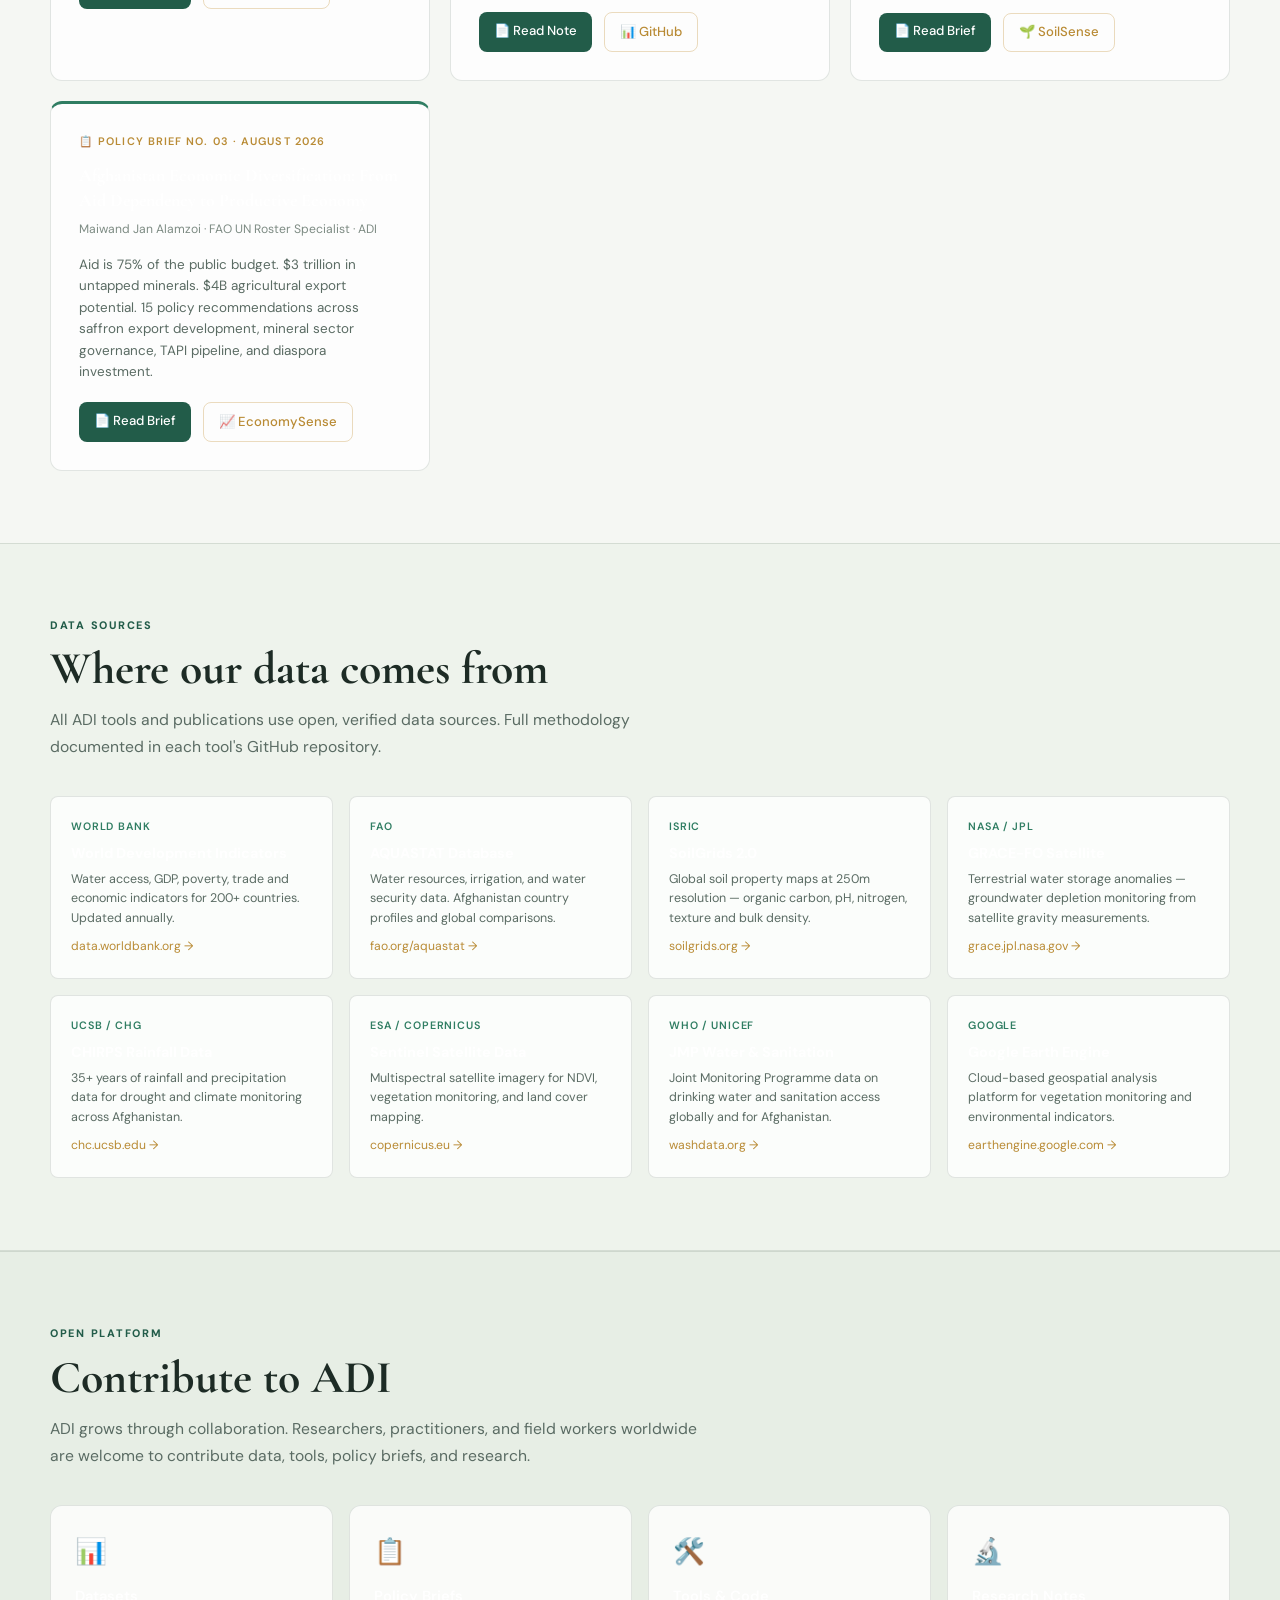
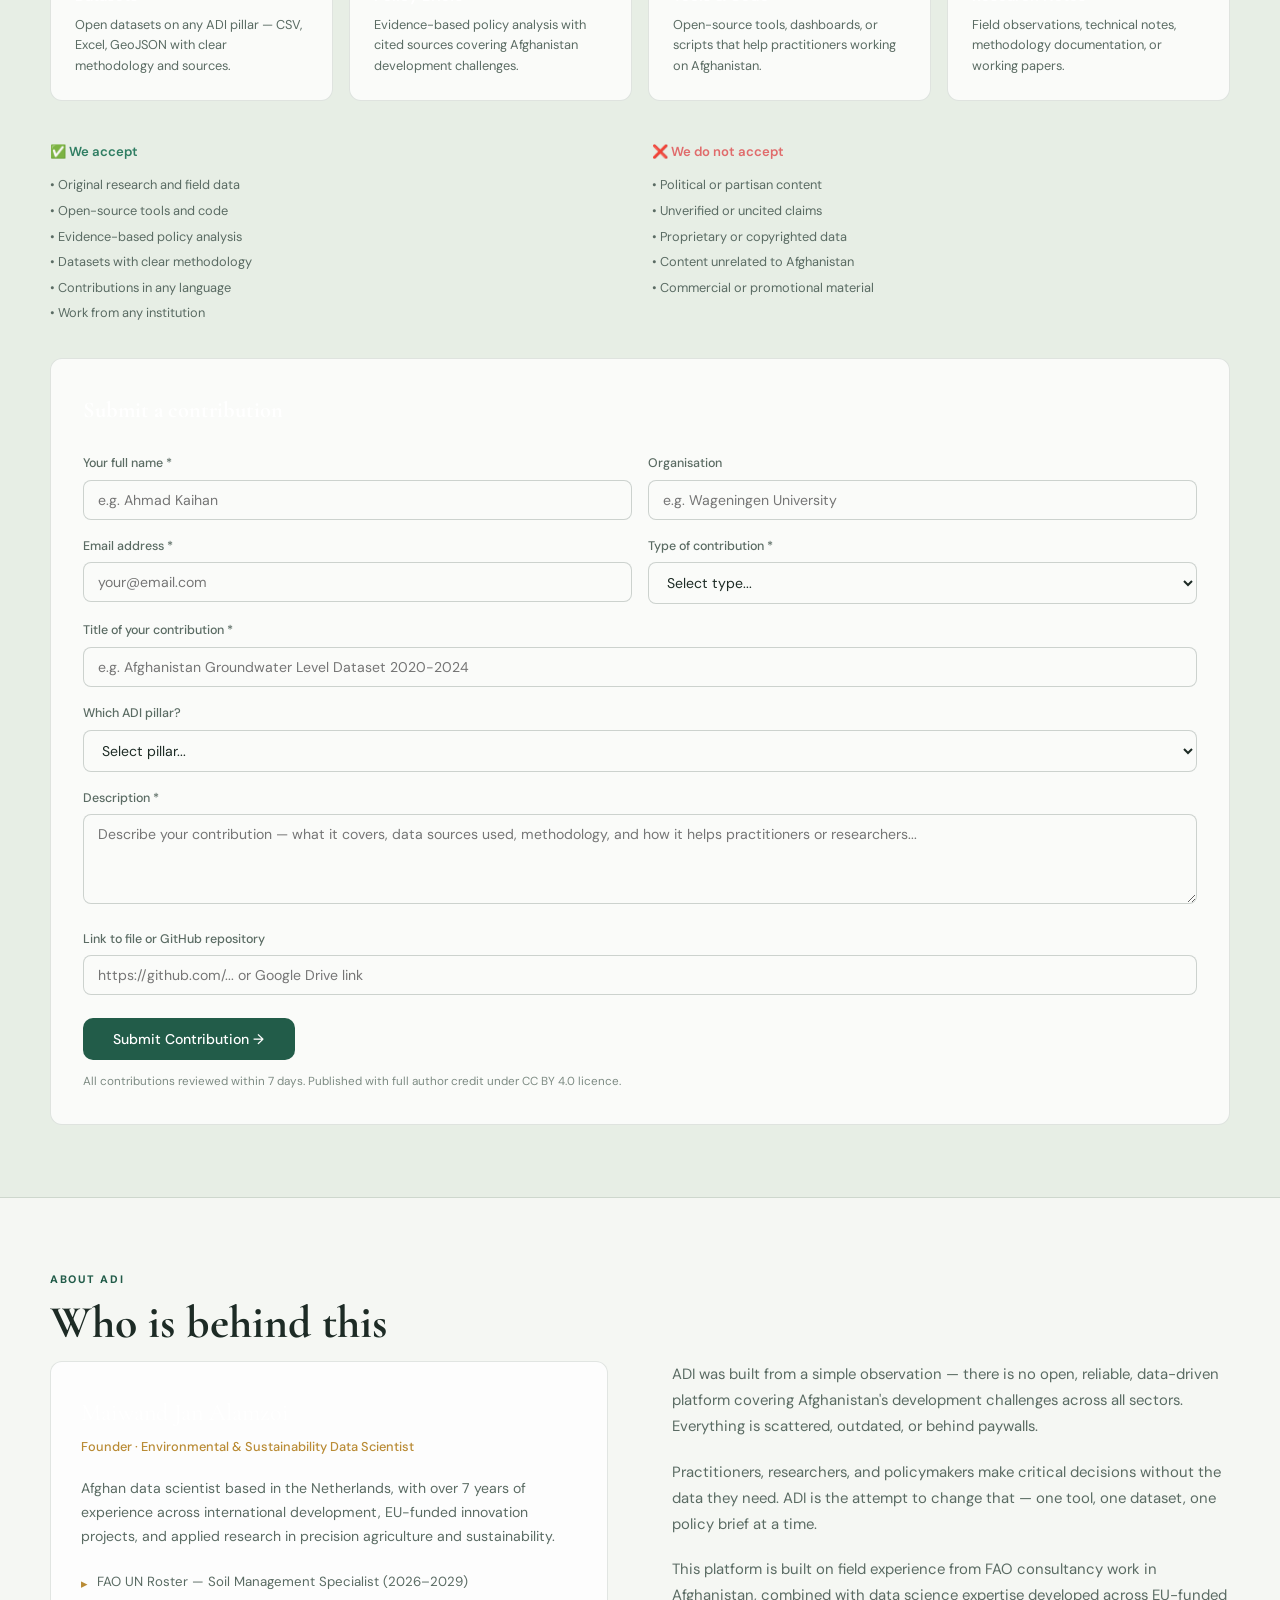
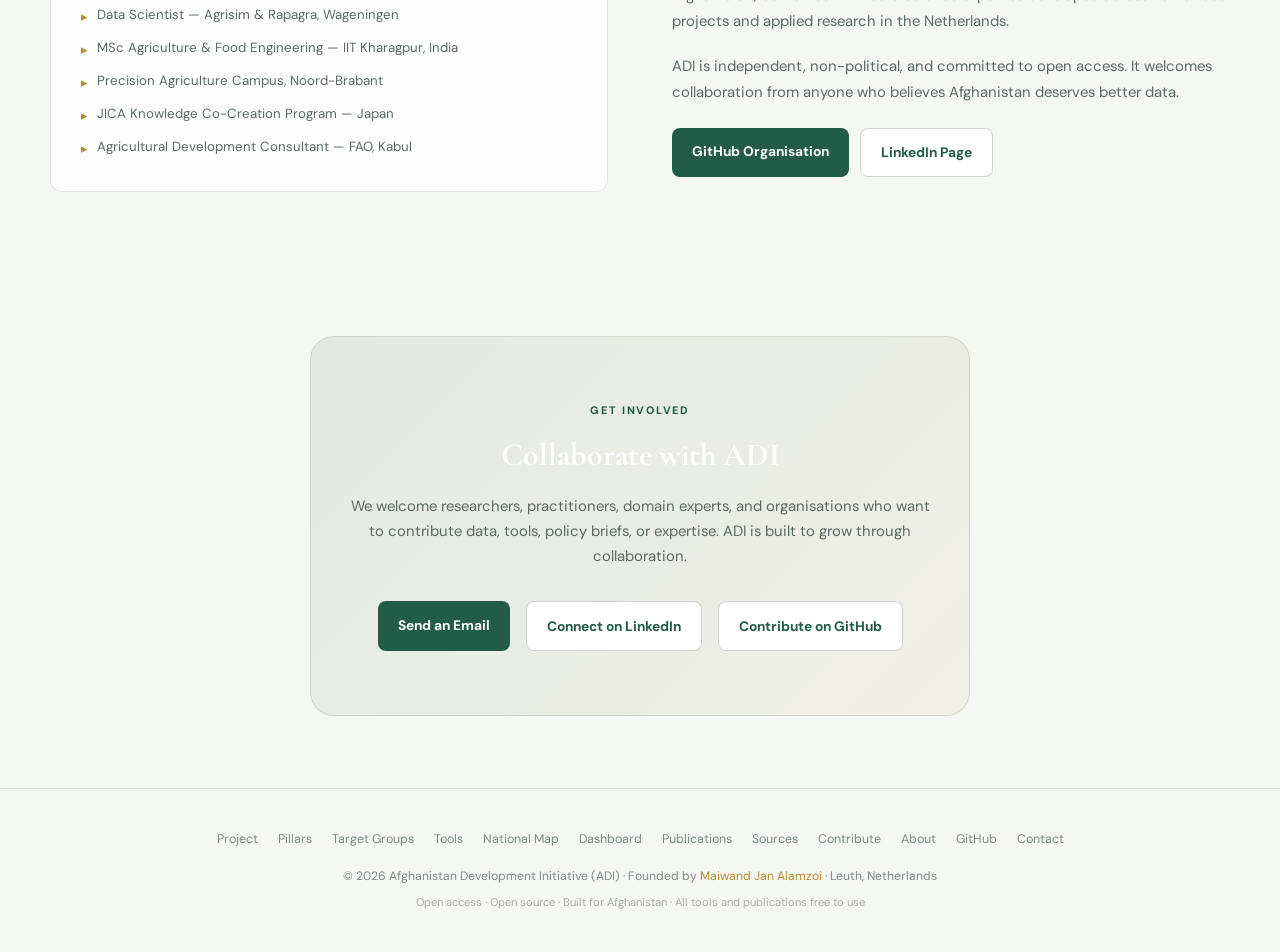
==== commit f0da6a3b: "Clarify ADI pillar tools and solutions" ====
--- a/index.html
+++ b/index.html
@@ -73,6 +73,11 @@
 .pillar p{font-size:.84rem;color:var(--text-m);margin-bottom:1rem;line-height:1.6}
 .ptags{display:flex;flex-wrap:wrap;gap:.3rem}
 .ptag{font-size:.67rem;padding:.18rem .52rem;border-radius:100px;background:rgba(255,255,255,.04);color:var(--text-d);border:1px solid var(--border)}
+.solution-grid{display:grid;grid-template-columns:repeat(auto-fit,minmax(260px,1fr));gap:1rem;margin-top:1.2rem}
+.solution-card{background:var(--white);border:1px solid var(--border);border-radius:var(--r);padding:1rem;box-shadow:0 8px 22px rgba(29,43,37,.035)}
+.solution-card h4{font-size:.92rem;color:var(--text);margin-bottom:.35rem}
+.solution-card p{font-size:.78rem;color:var(--text-m);line-height:1.55;margin-bottom:.55rem}
+.solution-card b{color:var(--green);font-size:.72rem;text-transform:uppercase;letter-spacing:.08em}
 
 /* PROJECT BLUEPRINT */
 .blueprint-sec{background:var(--white);border-top:1px solid var(--border);border-bottom:1px solid var(--border)}
@@ -417,12 +422,20 @@
     <h2 class="s-title" data-i18n="pillars.title">Every dimension of development</h2>
     <p class="s-sub" data-i18n="pillars.sub">ADI covers Afghanistan's development challenges comprehensively — from soil health to governance, from energy to education.</p>
     <div class="pillars-grid">
-      <div class="pillar" style="--accent:#52a87a"><div class="pillar-icon">🌾</div><h3 data-i18n="p1.title">Agriculture & Food Security</h3><p data-i18n="p1.desc">Crop suitability mapping, food security indicators, Khosh Tepa canal data, precision agriculture tools, and rural livelihood analysis.</p><div class="ptags"><span class="ptag" data-i18n="p1.t1">Soil health</span><span class="ptag" data-i18n="p1.t2">Crop mapping</span><span class="ptag">SoilSense</span><span class="ptag" data-i18n="p1.t3">Food systems</span></div></div>
-      <div class="pillar" style="--accent:#4fc3f7"><div class="pillar-icon">💧</div><h3 data-i18n="p2.title">Water & Environment</h3><p data-i18n="p2.desc">Kabul groundwater crisis, river basin management, land degradation monitoring, climate adaptation analysis, and disaster risk mapping.</p><div class="ptags"><span class="ptag" data-i18n="p2.t1">Groundwater</span><span class="ptag">LDN</span><span class="ptag">WaterSense</span><span class="ptag" data-i18n="p2.t2">Climate</span></div></div>
-      <div class="pillar" style="--accent:#f4a261"><div class="pillar-icon">⚡</div><h3 data-i18n="p3.title">Energy</h3><p data-i18n="p3.desc">Solar and hydro potential mapping, rural electrification data, energy access gap analysis, renewable policy briefs, and infrastructure overlays.</p><div class="ptags"><span class="ptag" data-i18n="p3.t1">Solar mapping</span><span class="ptag" data-i18n="p3.t2">Hydro</span><span class="ptag" data-i18n="p3.t3">Rural access</span><span class="ptag" data-i18n="p3.t4">Renewables</span></div></div>
-      <div class="pillar" style="--accent:#e63946"><div class="pillar-icon">📈</div><h3 data-i18n="p4.title">Economy & Trade</h3><p data-i18n="p4.desc">GDP and sector analysis, export diversification, trade corridor data, mining resource maps, FDI environment briefs, and value chain analysis.</p><div class="ptags"><span class="ptag">GDP</span><span class="ptag" data-i18n="p4.t1">Trade</span><span class="ptag">EconomySense</span><span class="ptag" data-i18n="p4.t2">Mining</span></div></div>
-      <div class="pillar" style="--accent:#7209b7"><div class="pillar-icon">🏛️</div><h3 data-i18n="p5.title">Governance & Policy</h3><p data-i18n="p5.desc">Policy brief series, SDG progress tracking, aid effectiveness data, institutional analysis, rule of law indicators, and development finance.</p><div class="ptags"><span class="ptag" data-i18n="p5.t1">Policy briefs</span><span class="ptag">SDGs</span><span class="ptag" data-i18n="p5.t2">Aid data</span><span class="ptag" data-i18n="p5.t3">Governance</span></div></div>
-      <div class="pillar" style="--accent:#c4943a"><div class="pillar-icon">🎓</div><h3 data-i18n="p6.title">Education & Society</h3><p data-i18n="p6.desc">Literacy and enrolment data, women's rights indicators, youth employment, brain drain analysis, diaspora engagement, and digital access gaps.</p><div class="ptags"><span class="ptag" data-i18n="p6.t1">Education</span><span class="ptag" data-i18n="p6.t2">Women's rights</span><span class="ptag" data-i18n="p6.t3">Youth</span><span class="ptag" data-i18n="p6.t4">Diaspora</span></div></div>
+      <div class="pillar" style="--accent:#52a87a"><div class="pillar-icon">🌾</div><h3 data-i18n="p1.title">Agriculture & Food Security</h3><p data-i18n="p1.desc">Crop suitability, soil health, irrigation potential, food security stress, Khosh Tepa canal influence, livestock/rangelands, and rural livelihood targeting.</p><div class="ptags"><span class="ptag" data-i18n="p1.t1">SoilSense</span><span class="ptag" data-i18n="p1.t2">CropZone</span><span class="ptag">NDVI</span><span class="ptag" data-i18n="p1.t3">Food security</span><span class="ptag">Irrigation</span><span class="ptag">Rangelands</span></div></div>
+      <div class="pillar" style="--accent:#4fc3f7"><div class="pillar-icon">💧</div><h3 data-i18n="p2.title">Water & Environment</h3><p data-i18n="p2.desc">Groundwater stress, river basins, drought, rainfall, land degradation neutrality, flood exposure, watershed health, and climate adaptation layers.</p><div class="ptags"><span class="ptag" data-i18n="p2.t1">WaterSense</span><span class="ptag">Groundwater</span><span class="ptag">LDN</span><span class="ptag">Drought</span><span class="ptag">Flood risk</span><span class="ptag" data-i18n="p2.t2">Climate</span></div></div>
+      <div class="pillar" style="--accent:#f4a261"><div class="pillar-icon">⚡</div><h3 data-i18n="p3.title">Energy & Infrastructure</h3><p data-i18n="p3.desc">Solar suitability, hydro potential, rural electrification gaps, mini-grid opportunities, productive energy use, and infrastructure access overlays.</p><div class="ptags"><span class="ptag" data-i18n="p3.t1">EnergySense</span><span class="ptag">Solar atlas</span><span class="ptag" data-i18n="p3.t2">Hydro</span><span class="ptag" data-i18n="p3.t3">Mini-grids</span><span class="ptag">Road access</span><span class="ptag" data-i18n="p3.t4">Renewables</span></div></div>
+      <div class="pillar" style="--accent:#e63946"><div class="pillar-icon">📈</div><h3 data-i18n="p4.title">Economy, Trade & Livelihoods</h3><p data-i18n="p4.desc">GDP and sector trends, export diversification, trade corridors, market access, poverty exposure, mining potential, value chains, and investment screening.</p><div class="ptags"><span class="ptag">EconomySense</span><span class="ptag">GDP</span><span class="ptag" data-i18n="p4.t1">Trade corridors</span><span class="ptag">Markets</span><span class="ptag" data-i18n="p4.t2">Mining</span><span class="ptag">Livelihoods</span></div></div>
+      <div class="pillar" style="--accent:#7209b7"><div class="pillar-icon">🏛️</div><h3 data-i18n="p5.title">Governance, Aid & Policy</h3><p data-i18n="p5.desc">Policy briefs, SDG indicators, aid and project coverage, district service gaps, institutional capacity, development finance, and planning evidence.</p><div class="ptags"><span class="ptag" data-i18n="p5.t1">Policy briefs</span><span class="ptag">SDGs</span><span class="ptag" data-i18n="p5.t2">Aid map</span><span class="ptag">Service gaps</span><span class="ptag" data-i18n="p5.t3">Governance</span><span class="ptag">Finance</span></div></div>
+      <div class="pillar" style="--accent:#c4943a"><div class="pillar-icon">🎓</div><h3 data-i18n="p6.title">Education, Society & Human Capital</h3><p data-i18n="p6.desc">Schools, literacy, enrolment, gender inclusion, youth employment, displacement/returnee pressure, digital access, diaspora links, and social indicators.</p><div class="ptags"><span class="ptag" data-i18n="p6.t1">School access</span><span class="ptag" data-i18n="p6.t2">Gender</span><span class="ptag" data-i18n="p6.t3">Youth jobs</span><span class="ptag">Digital access</span><span class="ptag">Returnees</span><span class="ptag" data-i18n="p6.t4">Diaspora</span></div></div>
+    </div>
+    <div class="solution-grid">
+      <div class="solution-card"><b>Agriculture solution</b><h4>Where should agriculture support go first?</h4><p>Combine soil, rainfall, irrigation, crop suitability and food-security signals to prioritise seed, irrigation, storage, extension and market support.</p></div>
+      <div class="solution-card"><b>Water solution</b><h4>Where are water risks most urgent?</h4><p>Map groundwater stress, drought, floods, river basins and household access to guide basin planning, water harvesting and monitoring points.</p></div>
+      <div class="solution-card"><b>Energy solution</b><h4>Where can renewable energy unlock services?</h4><p>Screen solar, hydro, roads, settlements and productive-use demand to identify mini-grid, cold-chain, clinic, school and irrigation energy opportunities.</p></div>
+      <div class="solution-card"><b>Economy solution</b><h4>Which value chains can create livelihoods?</h4><p>Compare trade corridors, markets, exports, crops, mining and poverty exposure to select realistic investment and job-creation pathways.</p></div>
+      <div class="solution-card"><b>Policy solution</b><h4>Where are aid and service gaps?</h4><p>Connect policy briefs, SDGs, aid coverage, district indicators and finance data so planners can justify programmes with evidence.</p></div>
+      <div class="solution-card"><b>Education solution</b><h4>Where are human-capital gaps blocking development?</h4><p>Layer schools, literacy, gender, youth jobs, digital access and returnee pressure to target education, skills and social programmes.</p></div>
     </div>
   </div>
 </section>
@@ -528,6 +541,8 @@
         <div class="layer-card"><span class="layer-pill">Layer 03</span><h4>Crop suitability and food systems</h4><p>CropZone Mapper, irrigation potential, crop calendars, market access and field validation notes.</p></div>
         <div class="layer-card"><span class="layer-pill">Layer 04</span><h4>Energy and infrastructure</h4><p>EnergySense solar and hydro potential, rural electrification gaps and investment screening.</p></div>
         <div class="layer-card"><span class="layer-pill">Layer 05</span><h4>Economy and livelihoods</h4><p>EconomySense, trade, poverty, exports, mining, value chains and diversification evidence.</p></div>
+        <div class="layer-card"><span class="layer-pill">Layer 06</span><h4>Governance, aid and services</h4><p>Policy briefs, SDG indicators, aid/project coverage, administrative boundaries, service gaps and planning evidence.</p></div>
+        <div class="layer-card"><span class="layer-pill">Layer 07</span><h4>Education and society</h4><p>Schools, literacy, gender inclusion, youth employment, digital access, returnee pressure and diaspora contribution pathways.</p></div>
       </div>
     </div>
   </div>
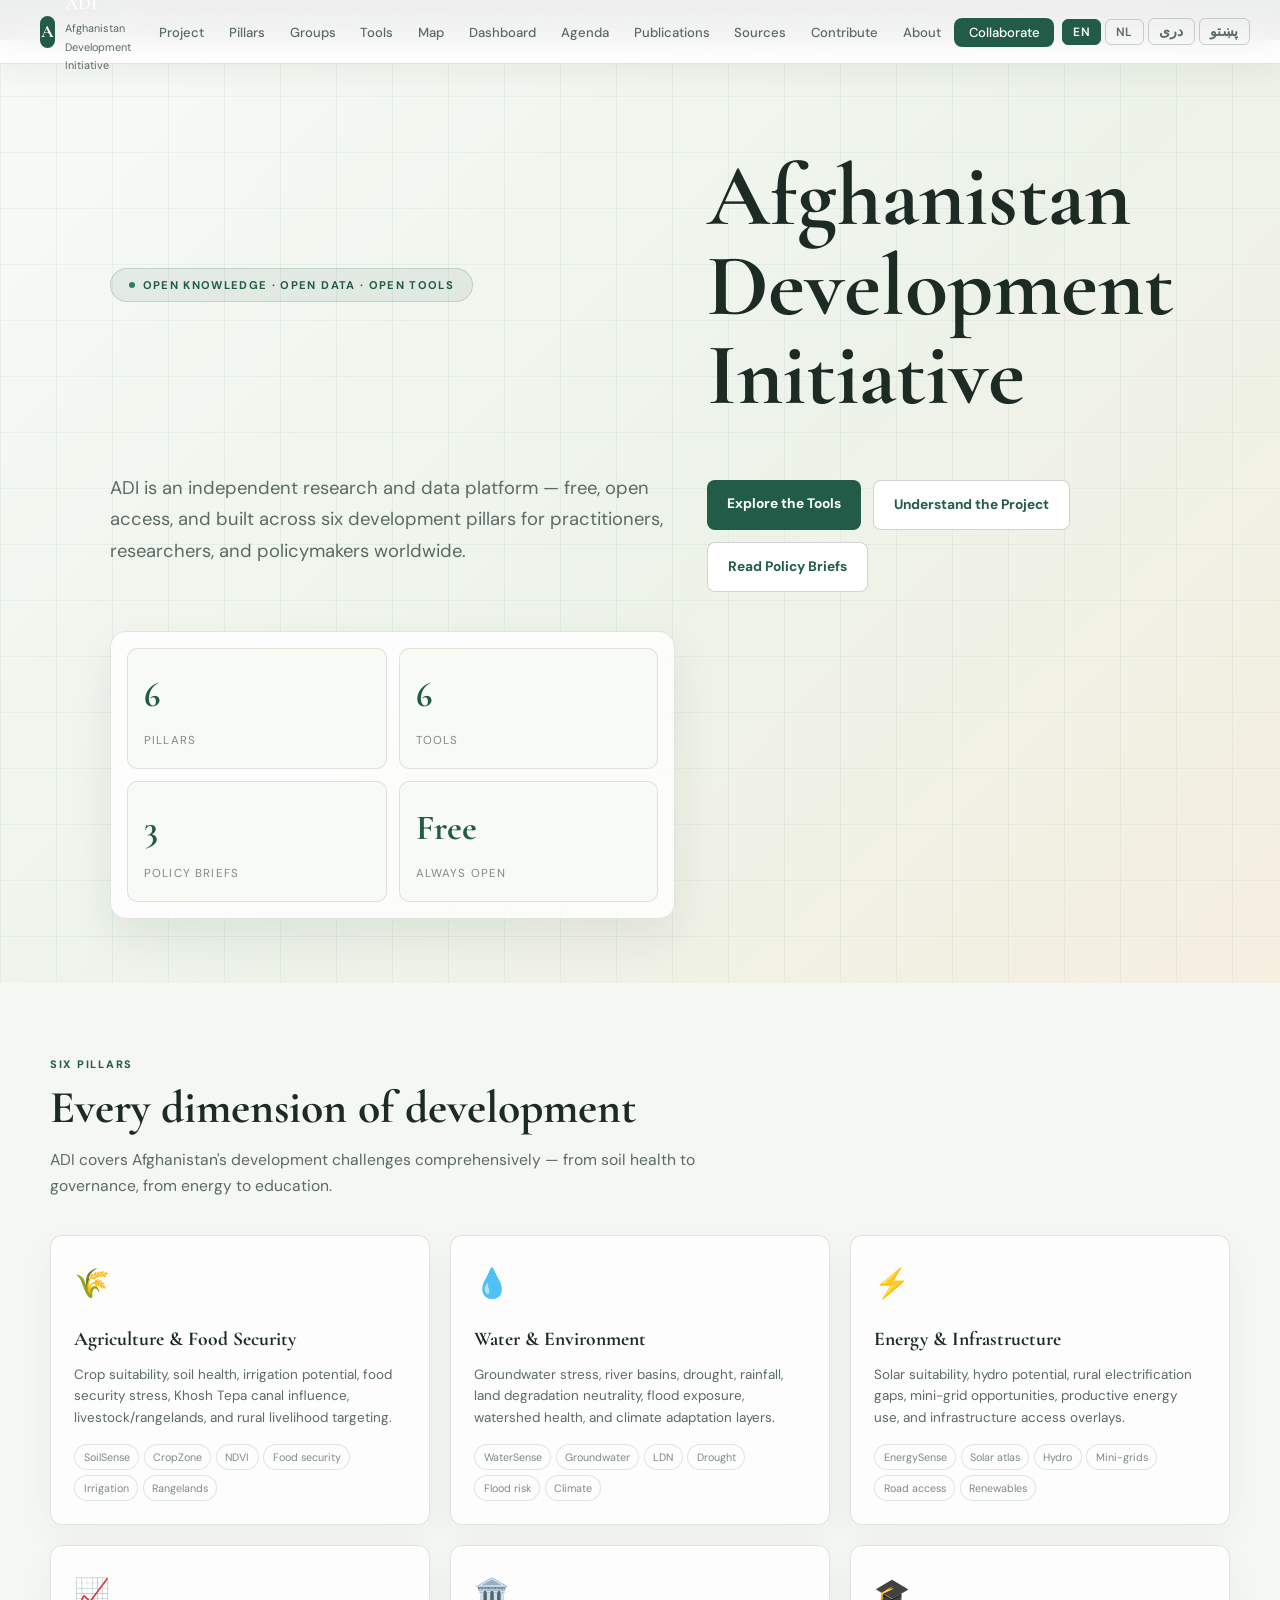
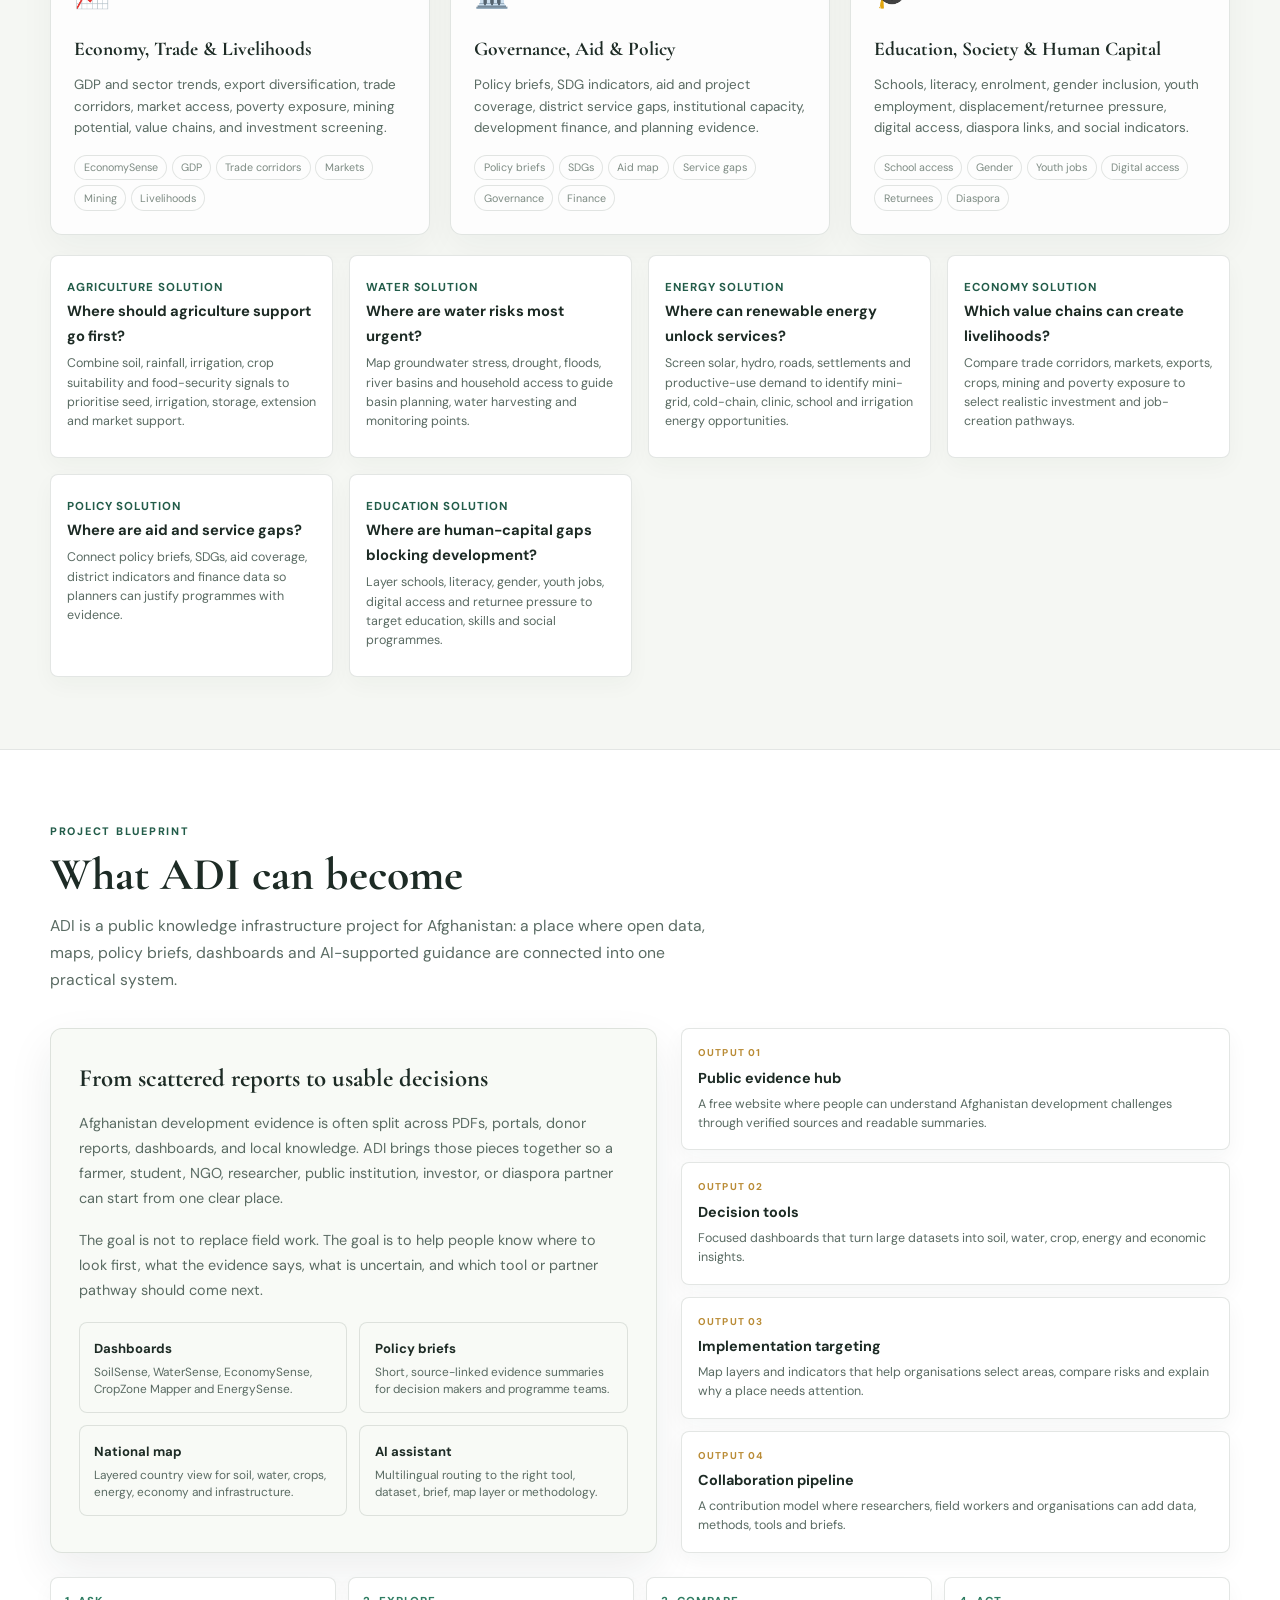
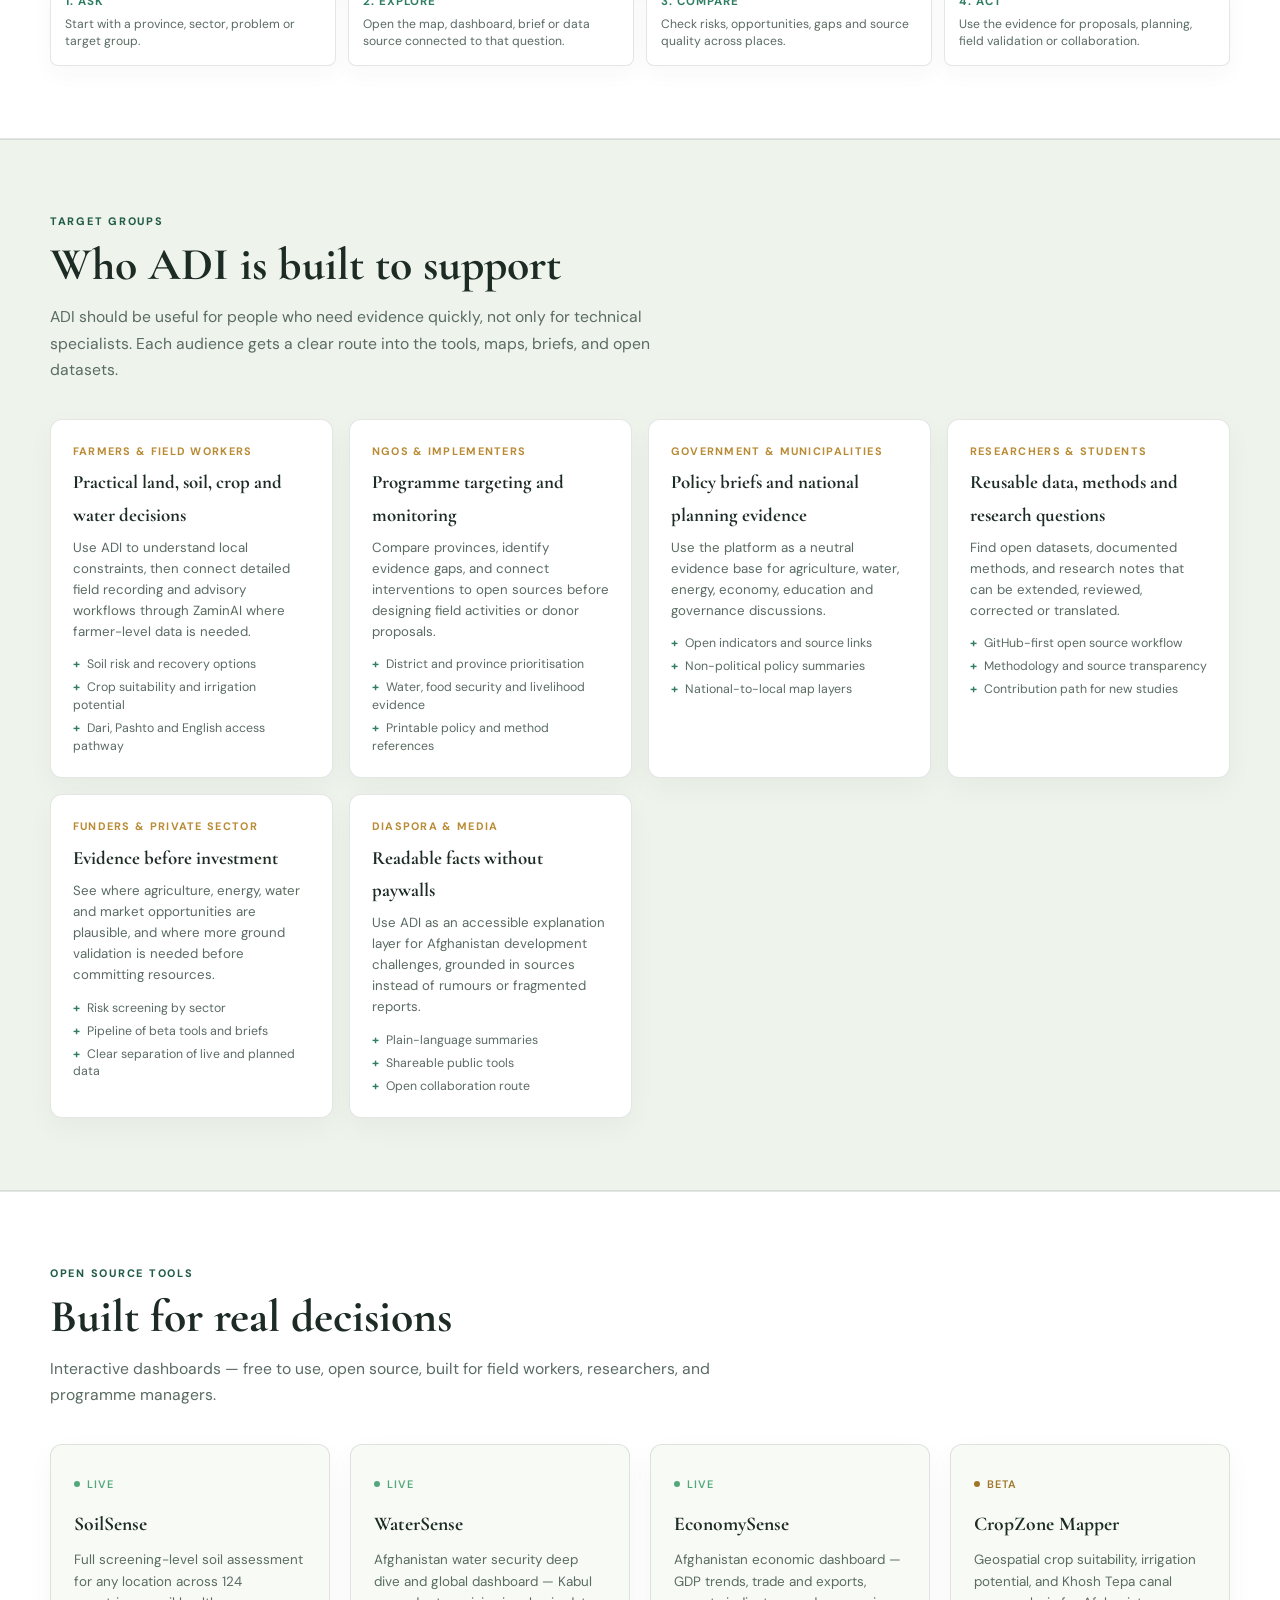
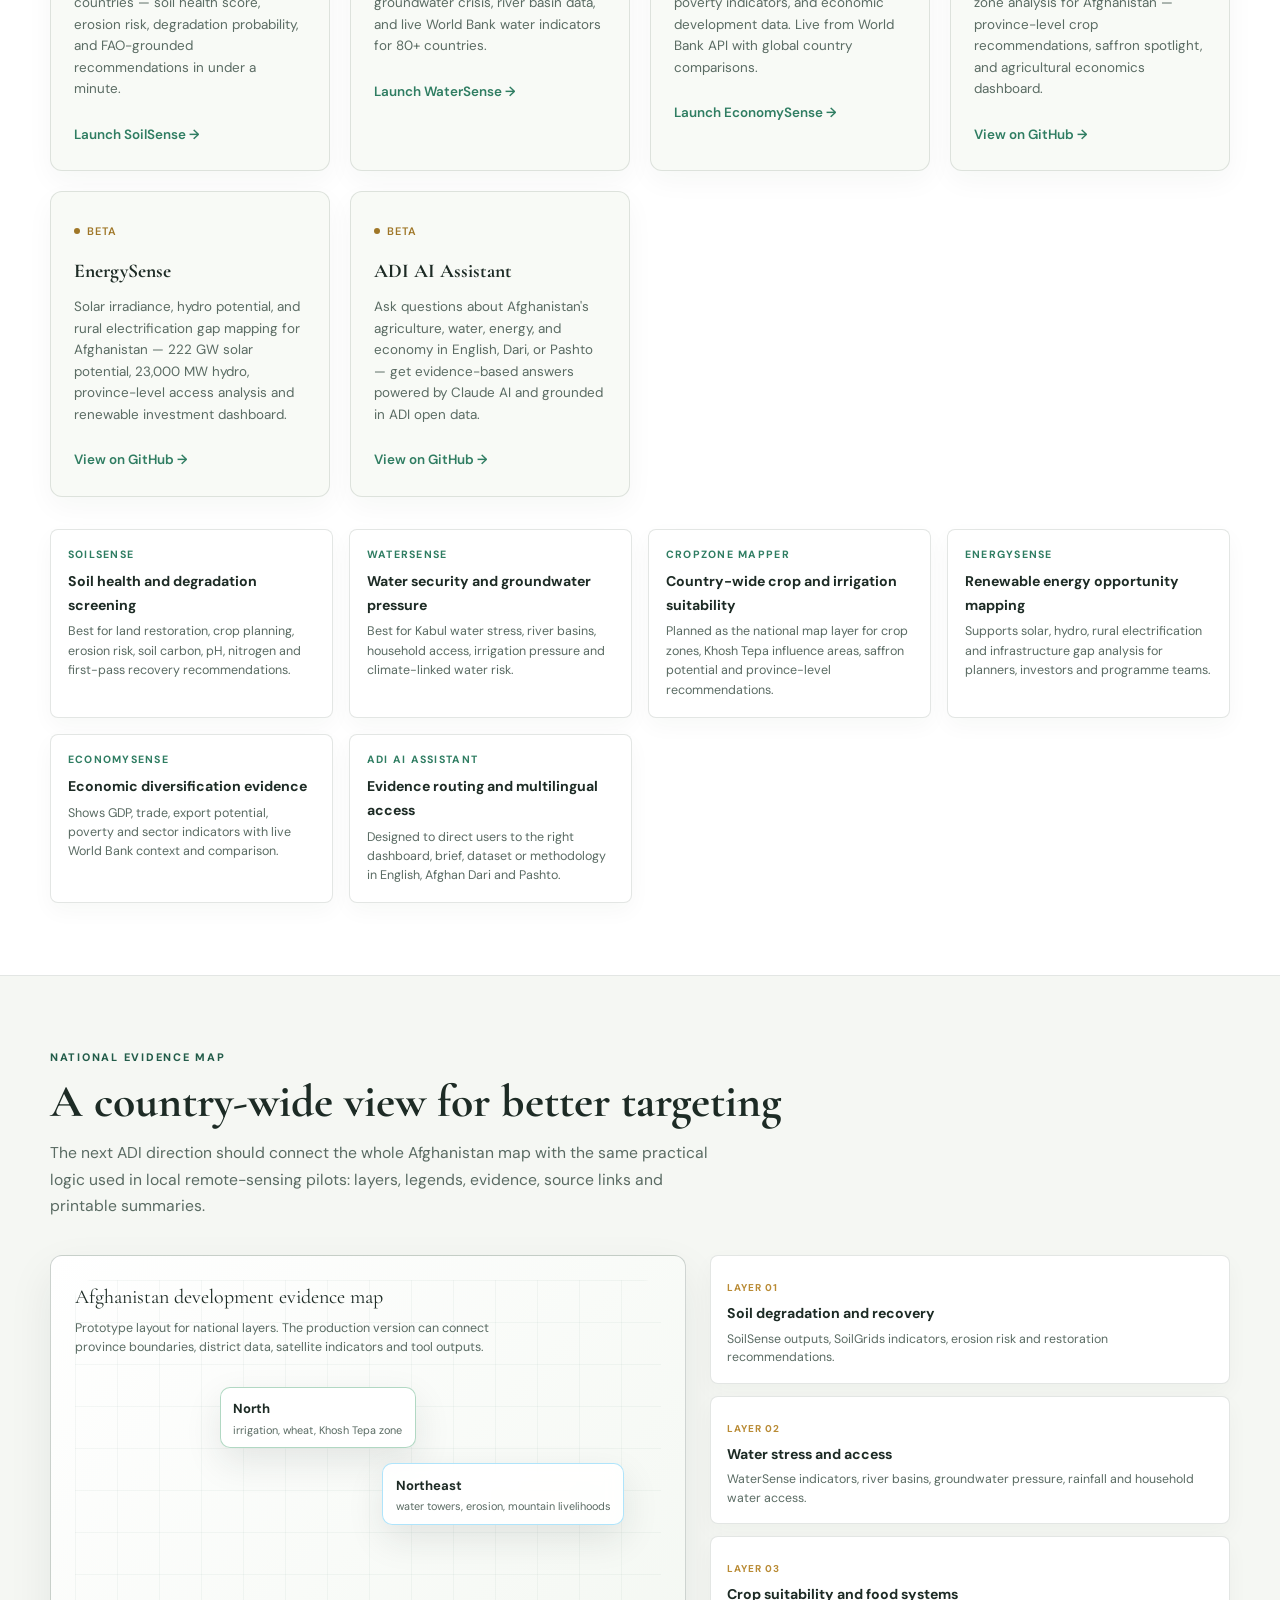
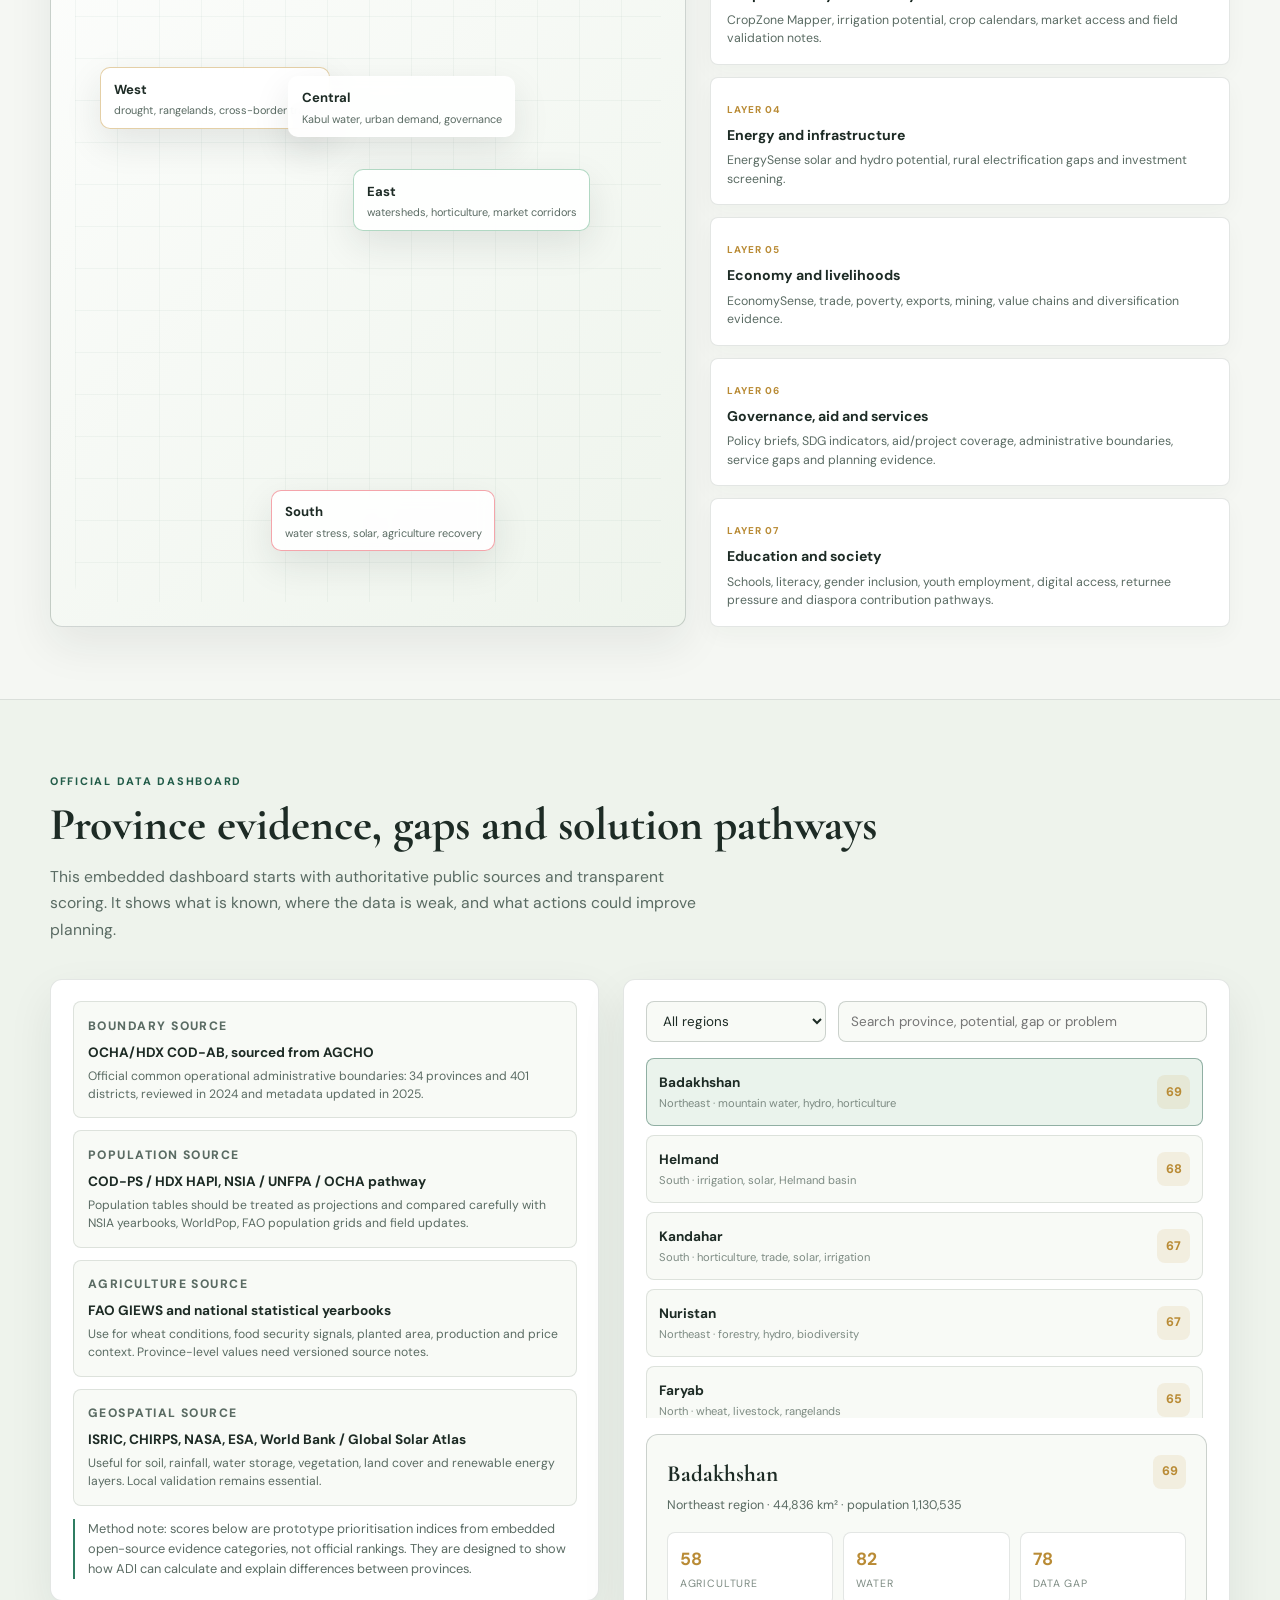
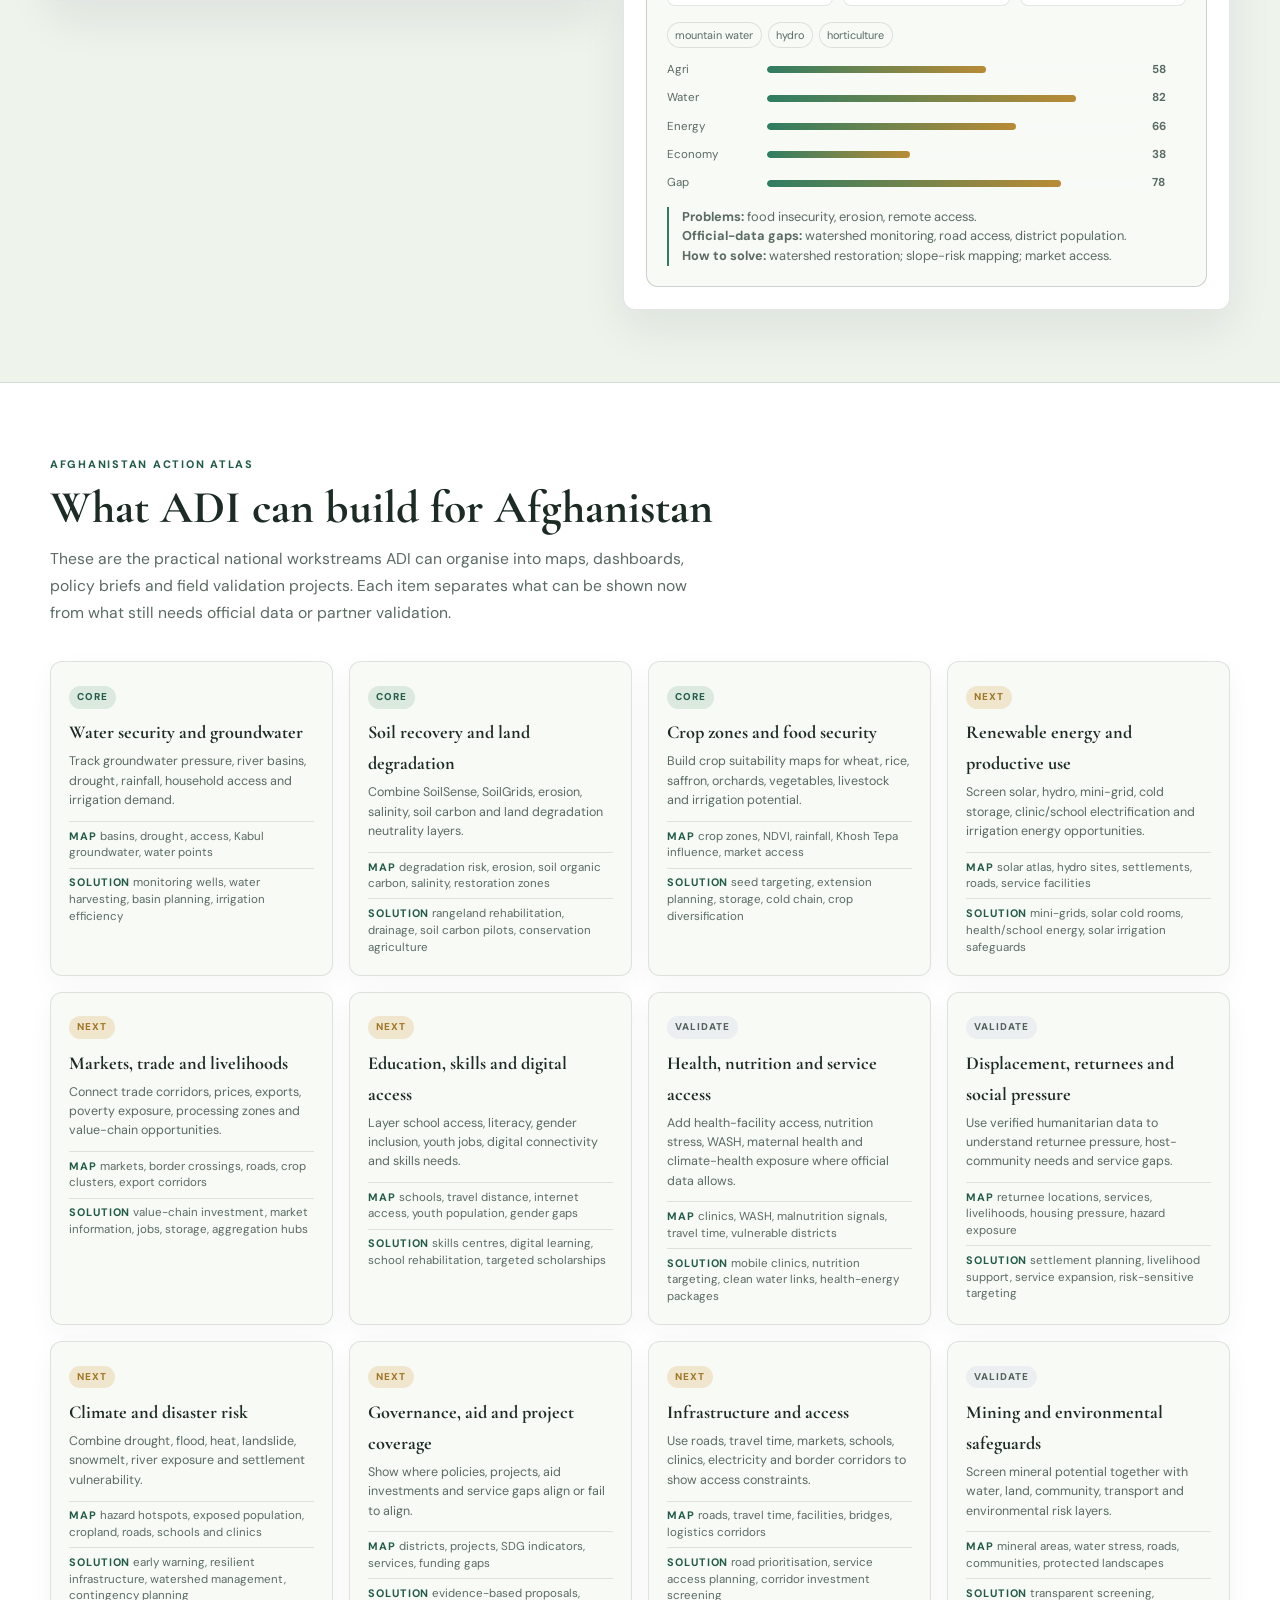
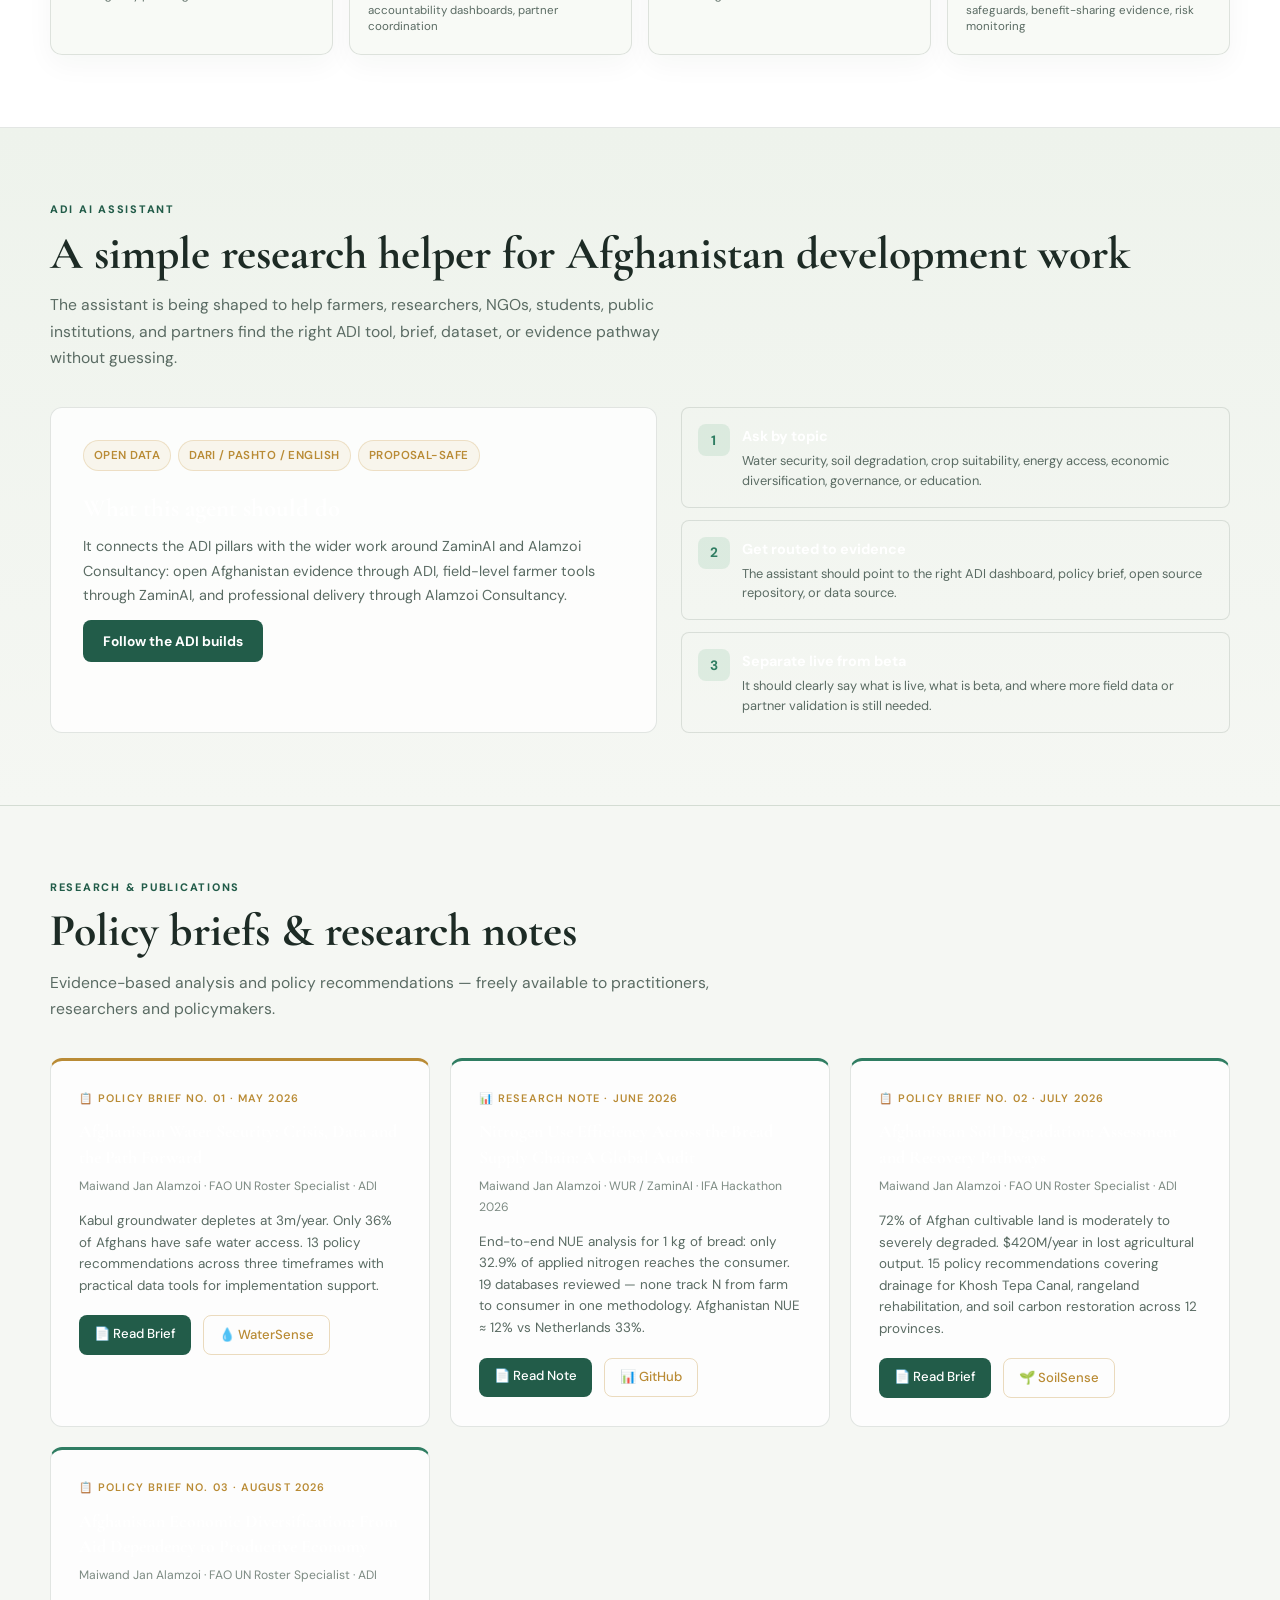
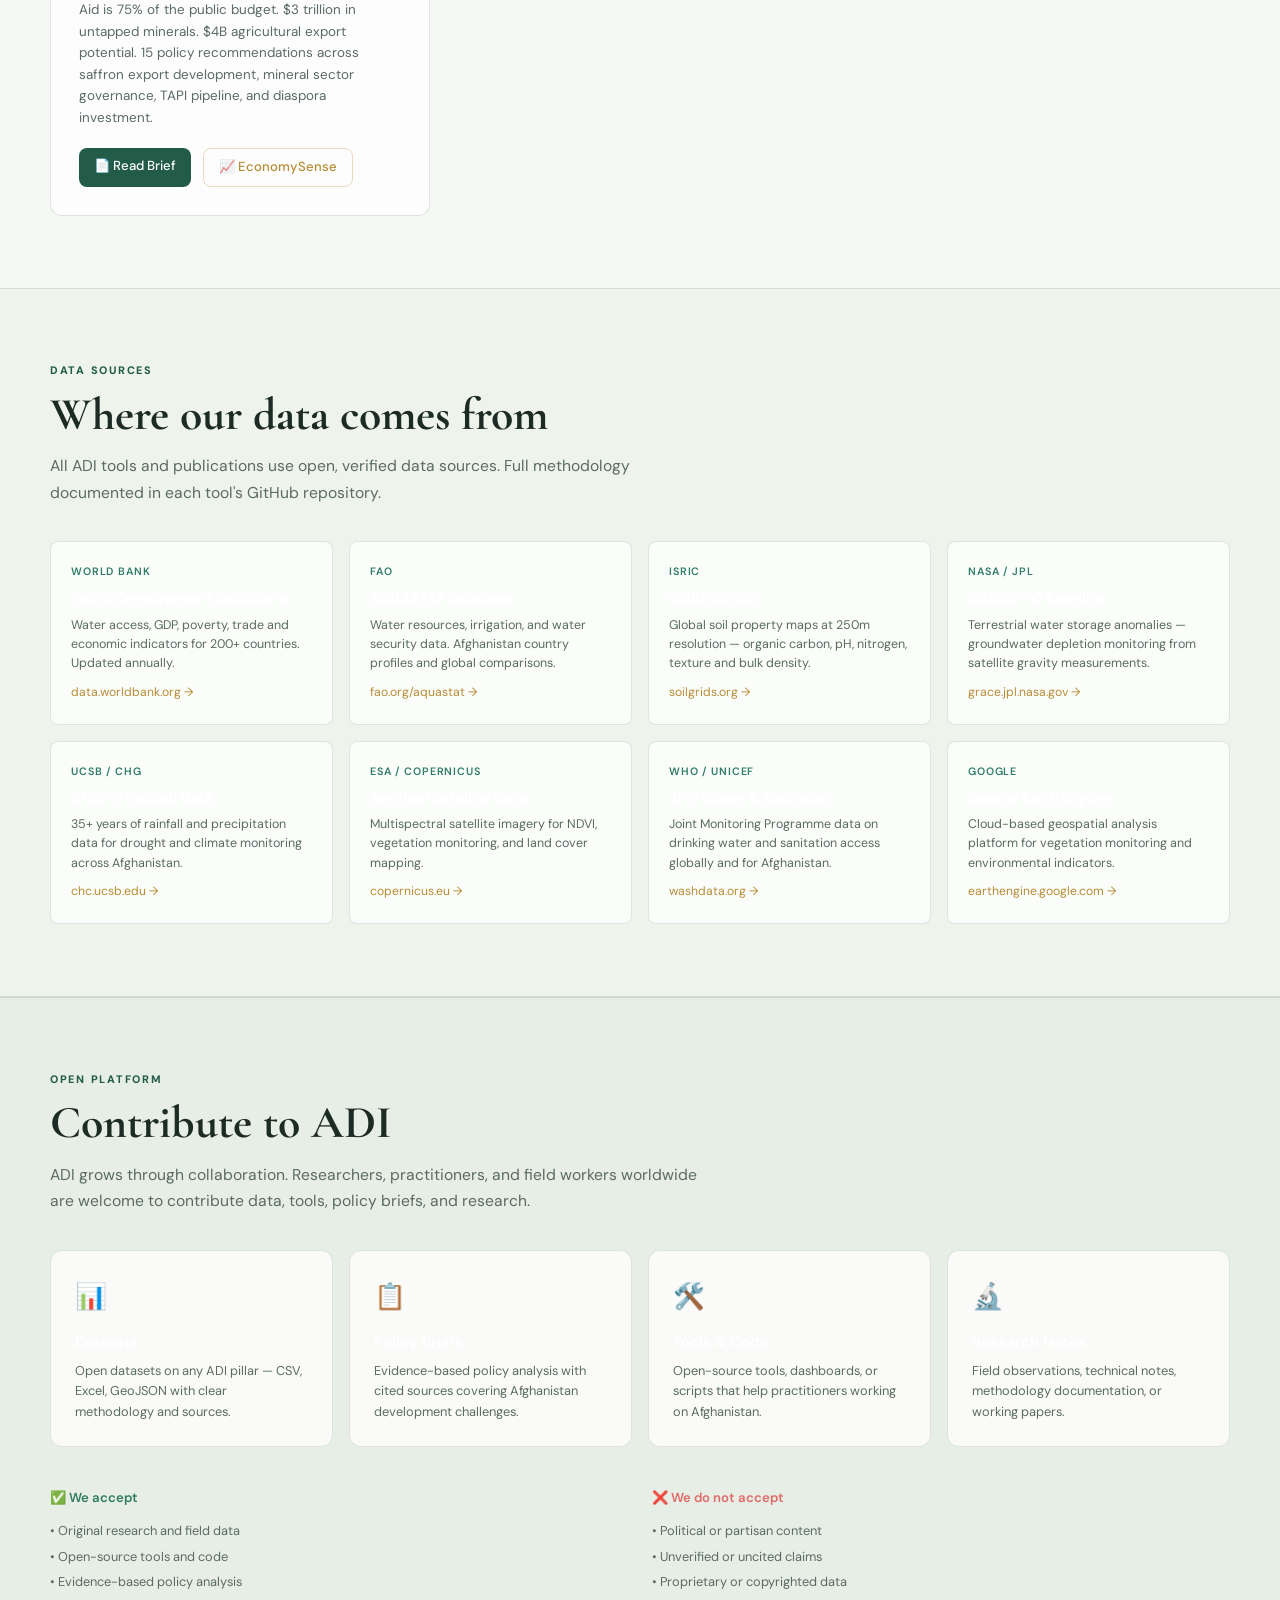
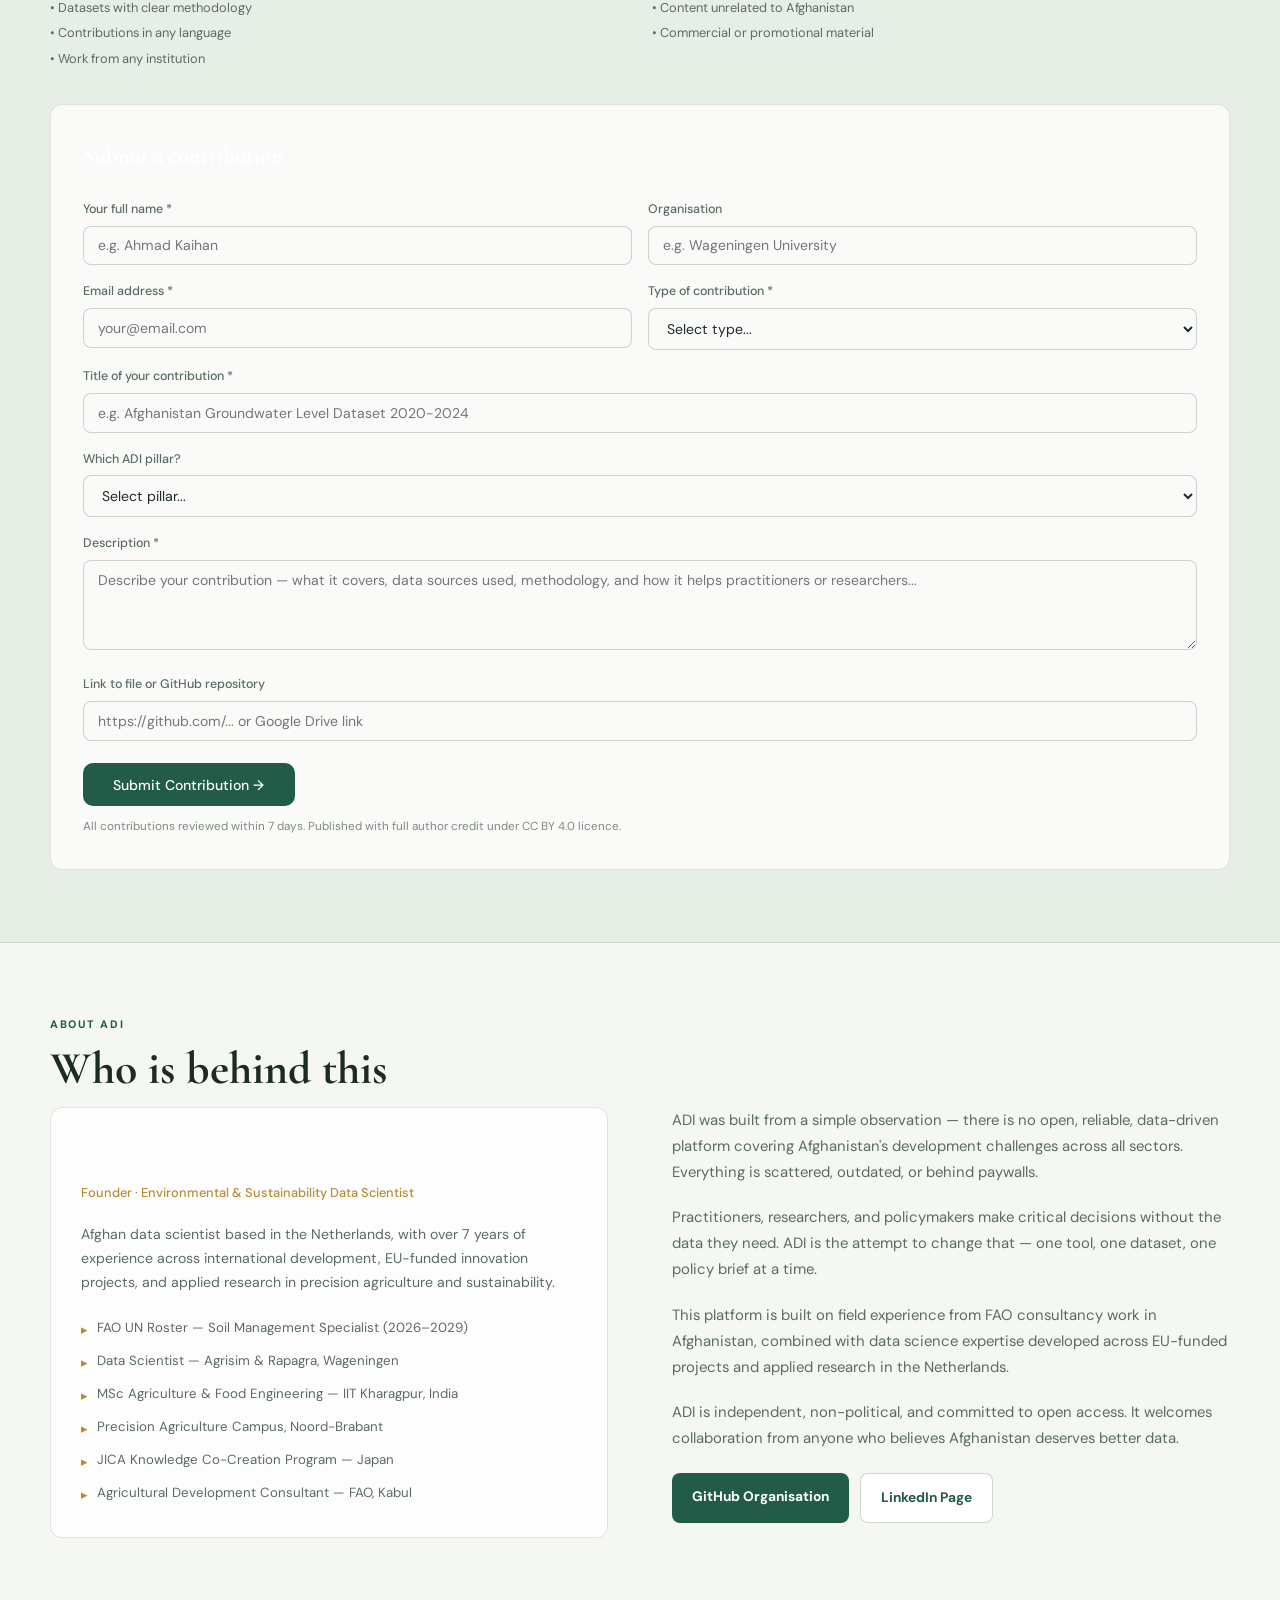
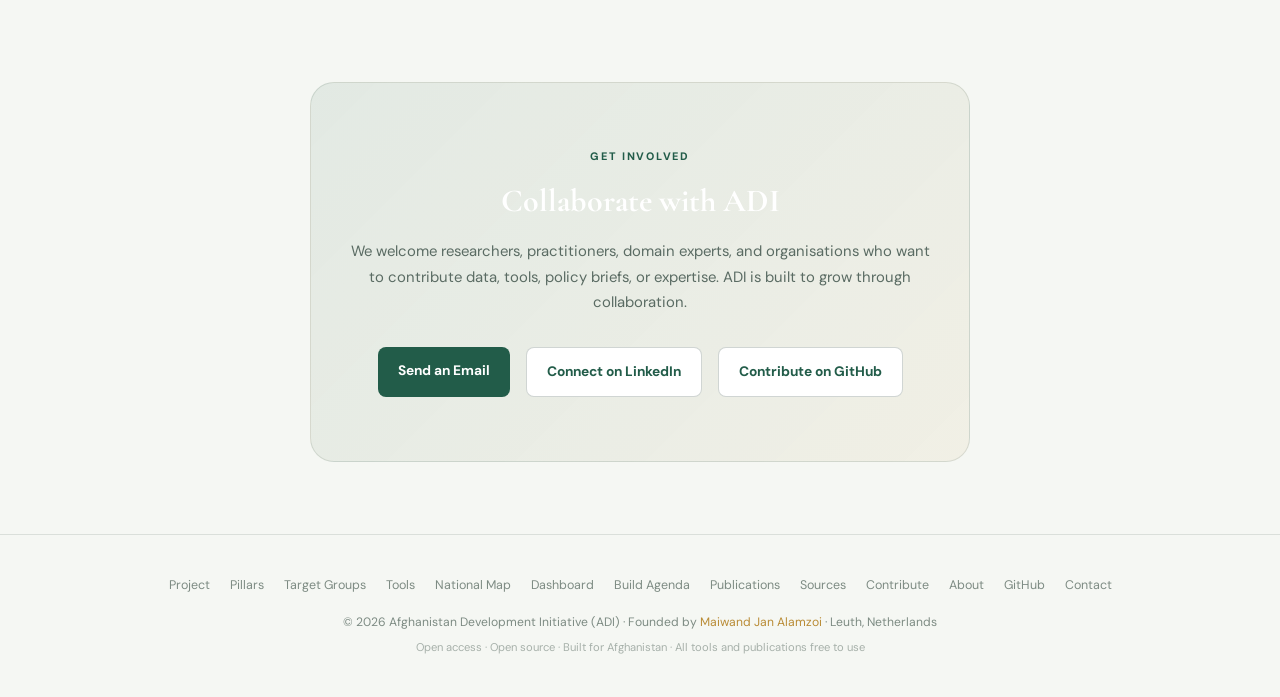
==== commit ae23bd51: "Add Afghanistan action atlas agenda" ====
--- a/index.html
+++ b/index.html
@@ -185,6 +185,20 @@
 .bar-track{height:7px;border-radius:99px;background:rgba(255,255,255,.06);overflow:hidden}
 .bar-fill{height:100%;border-radius:99px;background:linear-gradient(90deg,var(--green-l),var(--gold-l))}
 
+/* NATIONAL BUILD AGENDA */
+.agenda-sec{background:var(--white);border-bottom:1px solid var(--border)}
+.agenda-grid{display:grid;grid-template-columns:repeat(auto-fit,minmax(260px,1fr));gap:1rem}
+.agenda-card{background:#f8faf6;border:1px solid var(--border);border-radius:var(--r2);padding:1.15rem;box-shadow:0 10px 28px rgba(29,43,37,.04)}
+.agenda-card h3{font-family:'Cormorant Garamond',serif;font-size:1.14rem;color:var(--text);margin-bottom:.25rem}
+.agenda-card p{font-size:.78rem;color:var(--text-m);line-height:1.55;margin-bottom:.65rem}
+.agenda-meta{display:grid;gap:.35rem}
+.agenda-meta div{font-size:.72rem;color:var(--text-m);line-height:1.45;border-top:1px solid var(--border);padding-top:.42rem}
+.agenda-meta b{color:var(--green);font-size:.68rem;text-transform:uppercase;letter-spacing:.08em}
+.status-pill{display:inline-block;font-size:.62rem;font-weight:800;letter-spacing:.1em;text-transform:uppercase;border-radius:999px;padding:.18rem .48rem;margin-bottom:.55rem}
+.status-live{background:#dce9df;color:var(--green)}
+.status-next{background:#f0e6ce;color:var(--gold)}
+.status-validate{background:#eceff1;color:#52615a}
+
 /* ADI ASSISTANT */
 .assistant-sec{background:linear-gradient(180deg,var(--bg2),var(--bg));border-bottom:1px solid var(--border)}
 .assistant-panel{display:grid;grid-template-columns:1.05fr .95fr;gap:1.5rem;align-items:stretch}
@@ -360,6 +374,7 @@
     <li><a href="#tools" data-i18n="nav.tools">Tools</a></li>
     <li><a href="#national-map">Map</a></li>
     <li><a href="#data-dashboard">Dashboard</a></li>
+    <li><a href="#agenda">Agenda</a></li>
     <li><a href="#publications" data-i18n="nav.publications">Publications</a></li>
     <li><a href="#data-sources">Sources</a></li>
     <li><a href="#contribute" data-i18n="nav.contribute">Contribute</a></li>
@@ -386,6 +401,7 @@
   <a href="#tools" onclick="toggleMenu()" data-i18n="nav.tools">Tools</a>
   <a href="#national-map" onclick="toggleMenu()">National Map</a>
   <a href="#data-dashboard" onclick="toggleMenu()">Data Dashboard</a>
+  <a href="#agenda" onclick="toggleMenu()">Build Agenda</a>
   <a href="#publications" onclick="toggleMenu()" data-i18n="nav.publications">Publications</a>
   <a href="#data-sources" onclick="toggleMenu()" data-i18n="nav.data">Data Sources</a>
   <a href="#contribute" onclick="toggleMenu()" data-i18n="nav.contribute">Contribute</a>
@@ -580,6 +596,29 @@
         <div class="province-list" id="provinceList"></div>
         <div class="detail-card" id="provinceDetail"></div>
       </div>
+    </div>
+  </div>
+</section>
+
+<!-- NATIONAL BUILD AGENDA -->
+<section id="agenda" class="agenda-sec">
+  <div class="container">
+    <div class="s-label">Afghanistan Action Atlas</div>
+    <h2 class="s-title">What ADI can build for Afghanistan</h2>
+    <p class="s-sub">These are the practical national workstreams ADI can organise into maps, dashboards, policy briefs and field validation projects. Each item separates what can be shown now from what still needs official data or partner validation.</p>
+    <div class="agenda-grid">
+      <div class="agenda-card"><span class="status-pill status-live">Core</span><h3>Water security and groundwater</h3><p>Track groundwater pressure, river basins, drought, rainfall, household access and irrigation demand.</p><div class="agenda-meta"><div><b>Map</b> basins, drought, access, Kabul groundwater, water points</div><div><b>Solution</b> monitoring wells, water harvesting, basin planning, irrigation efficiency</div></div></div>
+      <div class="agenda-card"><span class="status-pill status-live">Core</span><h3>Soil recovery and land degradation</h3><p>Combine SoilSense, SoilGrids, erosion, salinity, soil carbon and land degradation neutrality layers.</p><div class="agenda-meta"><div><b>Map</b> degradation risk, erosion, soil organic carbon, salinity, restoration zones</div><div><b>Solution</b> rangeland rehabilitation, drainage, soil carbon pilots, conservation agriculture</div></div></div>
+      <div class="agenda-card"><span class="status-pill status-live">Core</span><h3>Crop zones and food security</h3><p>Build crop suitability maps for wheat, rice, saffron, orchards, vegetables, livestock and irrigation potential.</p><div class="agenda-meta"><div><b>Map</b> crop zones, NDVI, rainfall, Khosh Tepa influence, market access</div><div><b>Solution</b> seed targeting, extension planning, storage, cold chain, crop diversification</div></div></div>
+      <div class="agenda-card"><span class="status-pill status-next">Next</span><h3>Renewable energy and productive use</h3><p>Screen solar, hydro, mini-grid, cold storage, clinic/school electrification and irrigation energy opportunities.</p><div class="agenda-meta"><div><b>Map</b> solar atlas, hydro sites, settlements, roads, service facilities</div><div><b>Solution</b> mini-grids, solar cold rooms, health/school energy, solar irrigation safeguards</div></div></div>
+      <div class="agenda-card"><span class="status-pill status-next">Next</span><h3>Markets, trade and livelihoods</h3><p>Connect trade corridors, prices, exports, poverty exposure, processing zones and value-chain opportunities.</p><div class="agenda-meta"><div><b>Map</b> markets, border crossings, roads, crop clusters, export corridors</div><div><b>Solution</b> value-chain investment, market information, jobs, storage, aggregation hubs</div></div></div>
+      <div class="agenda-card"><span class="status-pill status-next">Next</span><h3>Education, skills and digital access</h3><p>Layer school access, literacy, gender inclusion, youth jobs, digital connectivity and skills needs.</p><div class="agenda-meta"><div><b>Map</b> schools, travel distance, internet access, youth population, gender gaps</div><div><b>Solution</b> skills centres, digital learning, school rehabilitation, targeted scholarships</div></div></div>
+      <div class="agenda-card"><span class="status-pill status-validate">Validate</span><h3>Health, nutrition and service access</h3><p>Add health-facility access, nutrition stress, WASH, maternal health and climate-health exposure where official data allows.</p><div class="agenda-meta"><div><b>Map</b> clinics, WASH, malnutrition signals, travel time, vulnerable districts</div><div><b>Solution</b> mobile clinics, nutrition targeting, clean water links, health-energy packages</div></div></div>
+      <div class="agenda-card"><span class="status-pill status-validate">Validate</span><h3>Displacement, returnees and social pressure</h3><p>Use verified humanitarian data to understand returnee pressure, host-community needs and service gaps.</p><div class="agenda-meta"><div><b>Map</b> returnee locations, services, livelihoods, housing pressure, hazard exposure</div><div><b>Solution</b> settlement planning, livelihood support, service expansion, risk-sensitive targeting</div></div></div>
+      <div class="agenda-card"><span class="status-pill status-next">Next</span><h3>Climate and disaster risk</h3><p>Combine drought, flood, heat, landslide, snowmelt, river exposure and settlement vulnerability.</p><div class="agenda-meta"><div><b>Map</b> hazard hotspots, exposed population, cropland, roads, schools and clinics</div><div><b>Solution</b> early warning, resilient infrastructure, watershed management, contingency planning</div></div></div>
+      <div class="agenda-card"><span class="status-pill status-next">Next</span><h3>Governance, aid and project coverage</h3><p>Show where policies, projects, aid investments and service gaps align or fail to align.</p><div class="agenda-meta"><div><b>Map</b> districts, projects, SDG indicators, services, funding gaps</div><div><b>Solution</b> evidence-based proposals, accountability dashboards, partner coordination</div></div></div>
+      <div class="agenda-card"><span class="status-pill status-next">Next</span><h3>Infrastructure and access</h3><p>Use roads, travel time, markets, schools, clinics, electricity and border corridors to show access constraints.</p><div class="agenda-meta"><div><b>Map</b> roads, travel time, facilities, bridges, logistics corridors</div><div><b>Solution</b> road prioritisation, service access planning, corridor investment screening</div></div></div>
+      <div class="agenda-card"><span class="status-pill status-validate">Validate</span><h3>Mining and environmental safeguards</h3><p>Screen mineral potential together with water, land, community, transport and environmental risk layers.</p><div class="agenda-meta"><div><b>Map</b> mineral areas, water stress, roads, communities, protected landscapes</div><div><b>Solution</b> transparent screening, safeguards, benefit-sharing evidence, risk monitoring</div></div></div>
     </div>
   </div>
 </section>
@@ -781,6 +820,7 @@
     <a href="#tools" data-i18n="nav.tools">Tools</a>
     <a href="#national-map">National Map</a>
     <a href="#data-dashboard">Dashboard</a>
+    <a href="#agenda">Build Agenda</a>
     <a href="#publications" data-i18n="nav.publications">Publications</a>
     <a href="#data-sources">Sources</a>
     <a href="#contribute" data-i18n="nav.contribute">Contribute</a>
@@ -806,12 +846,12 @@
     "stat.pillars":"Pillars","stat.tools":"Tools","stat.pubs":"Policy briefs","stat.free":"Always open",
     "pillars.label":"Six Pillars","pillars.title":"Every dimension of development",
     "pillars.sub":"ADI covers Afghanistan's development challenges comprehensively — from soil health to governance, from energy to education.",
-    "p1.title":"Agriculture & Food Security","p1.desc":"Crop suitability mapping, food security indicators, Khosh Tepa canal data, precision agriculture tools, and rural livelihood analysis.","p1.t1":"Soil health","p1.t2":"Crop mapping","p1.t3":"Food systems",
-    "p2.title":"Water & Environment","p2.desc":"Kabul groundwater crisis, river basin management, land degradation monitoring, climate adaptation analysis, and disaster risk mapping.","p2.t1":"Groundwater","p2.t2":"Climate",
-    "p3.title":"Energy","p3.desc":"Solar and hydro potential mapping, rural electrification data, energy access gap analysis, renewable policy briefs, and infrastructure overlays.","p3.t1":"Solar mapping","p3.t2":"Hydro","p3.t3":"Rural access","p3.t4":"Renewables",
-    "p4.title":"Economy & Trade","p4.desc":"GDP and sector analysis, export diversification, trade corridor data, mining resource maps, FDI environment briefs, and value chain analysis.","p4.t1":"Trade","p4.t2":"Mining",
-    "p5.title":"Governance & Policy","p5.desc":"Policy brief series, SDG progress tracking, aid effectiveness data, institutional analysis, rule of law indicators, and development finance.","p5.t1":"Policy briefs","p5.t2":"Aid data","p5.t3":"Governance",
-    "p6.title":"Education & Society","p6.desc":"Literacy and enrolment data, women's rights indicators, youth employment, brain drain analysis, diaspora engagement, and digital access gaps.","p6.t1":"Education","p6.t2":"Women's rights","p6.t3":"Youth","p6.t4":"Diaspora",
+    "p1.title":"Agriculture & Food Security","p1.desc":"Crop suitability, soil health, irrigation potential, food security stress, Khosh Tepa canal influence, livestock/rangelands, and rural livelihood targeting.","p1.t1":"SoilSense","p1.t2":"CropZone","p1.t3":"Food security",
+    "p2.title":"Water & Environment","p2.desc":"Groundwater stress, river basins, drought, rainfall, land degradation neutrality, flood exposure, watershed health, and climate adaptation layers.","p2.t1":"WaterSense","p2.t2":"Climate",
+    "p3.title":"Energy & Infrastructure","p3.desc":"Solar suitability, hydro potential, rural electrification gaps, mini-grid opportunities, productive energy use, and infrastructure access overlays.","p3.t1":"EnergySense","p3.t2":"Hydro","p3.t3":"Mini-grids","p3.t4":"Renewables",
+    "p4.title":"Economy, Trade & Livelihoods","p4.desc":"GDP and sector trends, export diversification, trade corridors, market access, poverty exposure, mining potential, value chains, and investment screening.","p4.t1":"Trade corridors","p4.t2":"Mining",
+    "p5.title":"Governance, Aid & Policy","p5.desc":"Policy briefs, SDG indicators, aid and project coverage, district service gaps, institutional capacity, development finance, and planning evidence.","p5.t1":"Policy briefs","p5.t2":"Aid map","p5.t3":"Governance",
+    "p6.title":"Education, Society & Human Capital","p6.desc":"Schools, literacy, enrolment, gender inclusion, youth employment, displacement/returnee pressure, digital access, diaspora links, and social indicators.","p6.t1":"School access","p6.t2":"Gender","p6.t3":"Youth jobs","p6.t4":"Diaspora",
     "tools.label":"Open Source Tools","tools.title":"Built for real decisions","tools.sub":"Interactive dashboards — free to use, open source, built for field workers, researchers, and programme managers.",
     "status.live":"Live","status.soon":"Coming soon","status.dev":"In development","status.beta":"Beta",
     "t1.desc":"Full screening-level soil assessment for any location across 124 countries — soil health score, erosion risk, degradation probability, and FAO-grounded recommendations in under a minute.","t1.link":"Launch SoilSense →",
@@ -1116,7 +1156,7 @@
 
 // ── SCROLL ANIMATIONS ──
 const obs=new IntersectionObserver((entries)=>{entries.forEach(entry=>{if(entry.isIntersecting){entry.target.style.opacity='1';entry.target.style.transform='translateY(0)'}})},{threshold:0.08});
-document.querySelectorAll('.pillar,.blueprint-main,.delivery-card,.flow-step,.bp-mini,.group-card,.tool-card,.road-item,.region,.layer-card,.data-panel,.province-panel,.pub-card,.src-card,.ctype').forEach(el=>{
+document.querySelectorAll('.pillar,.solution-card,.blueprint-main,.delivery-card,.flow-step,.bp-mini,.group-card,.tool-card,.road-item,.region,.layer-card,.data-panel,.province-panel,.agenda-card,.pub-card,.src-card,.ctype').forEach(el=>{
   el.style.opacity='0';el.style.transform='translateY(18px)';el.style.transition='opacity .5s ease, transform .5s ease';obs.observe(el);
 });
 </script>
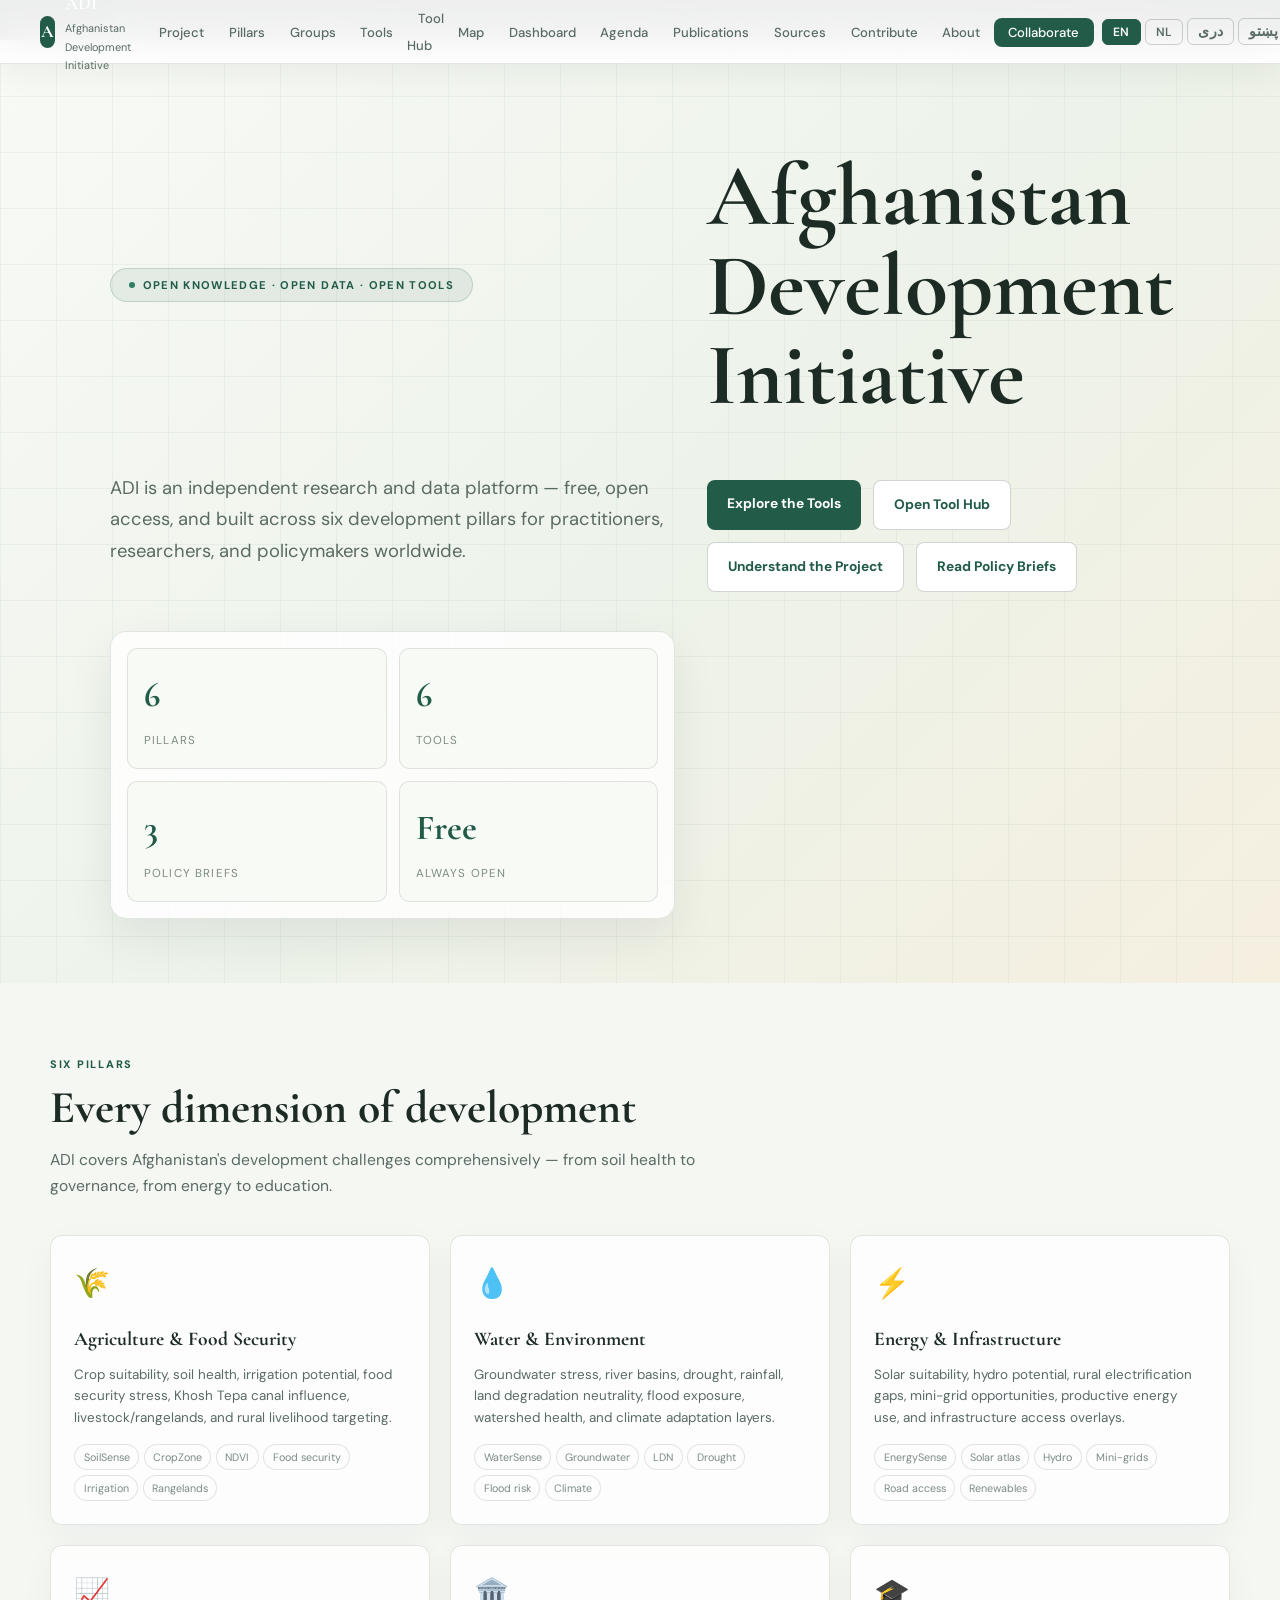
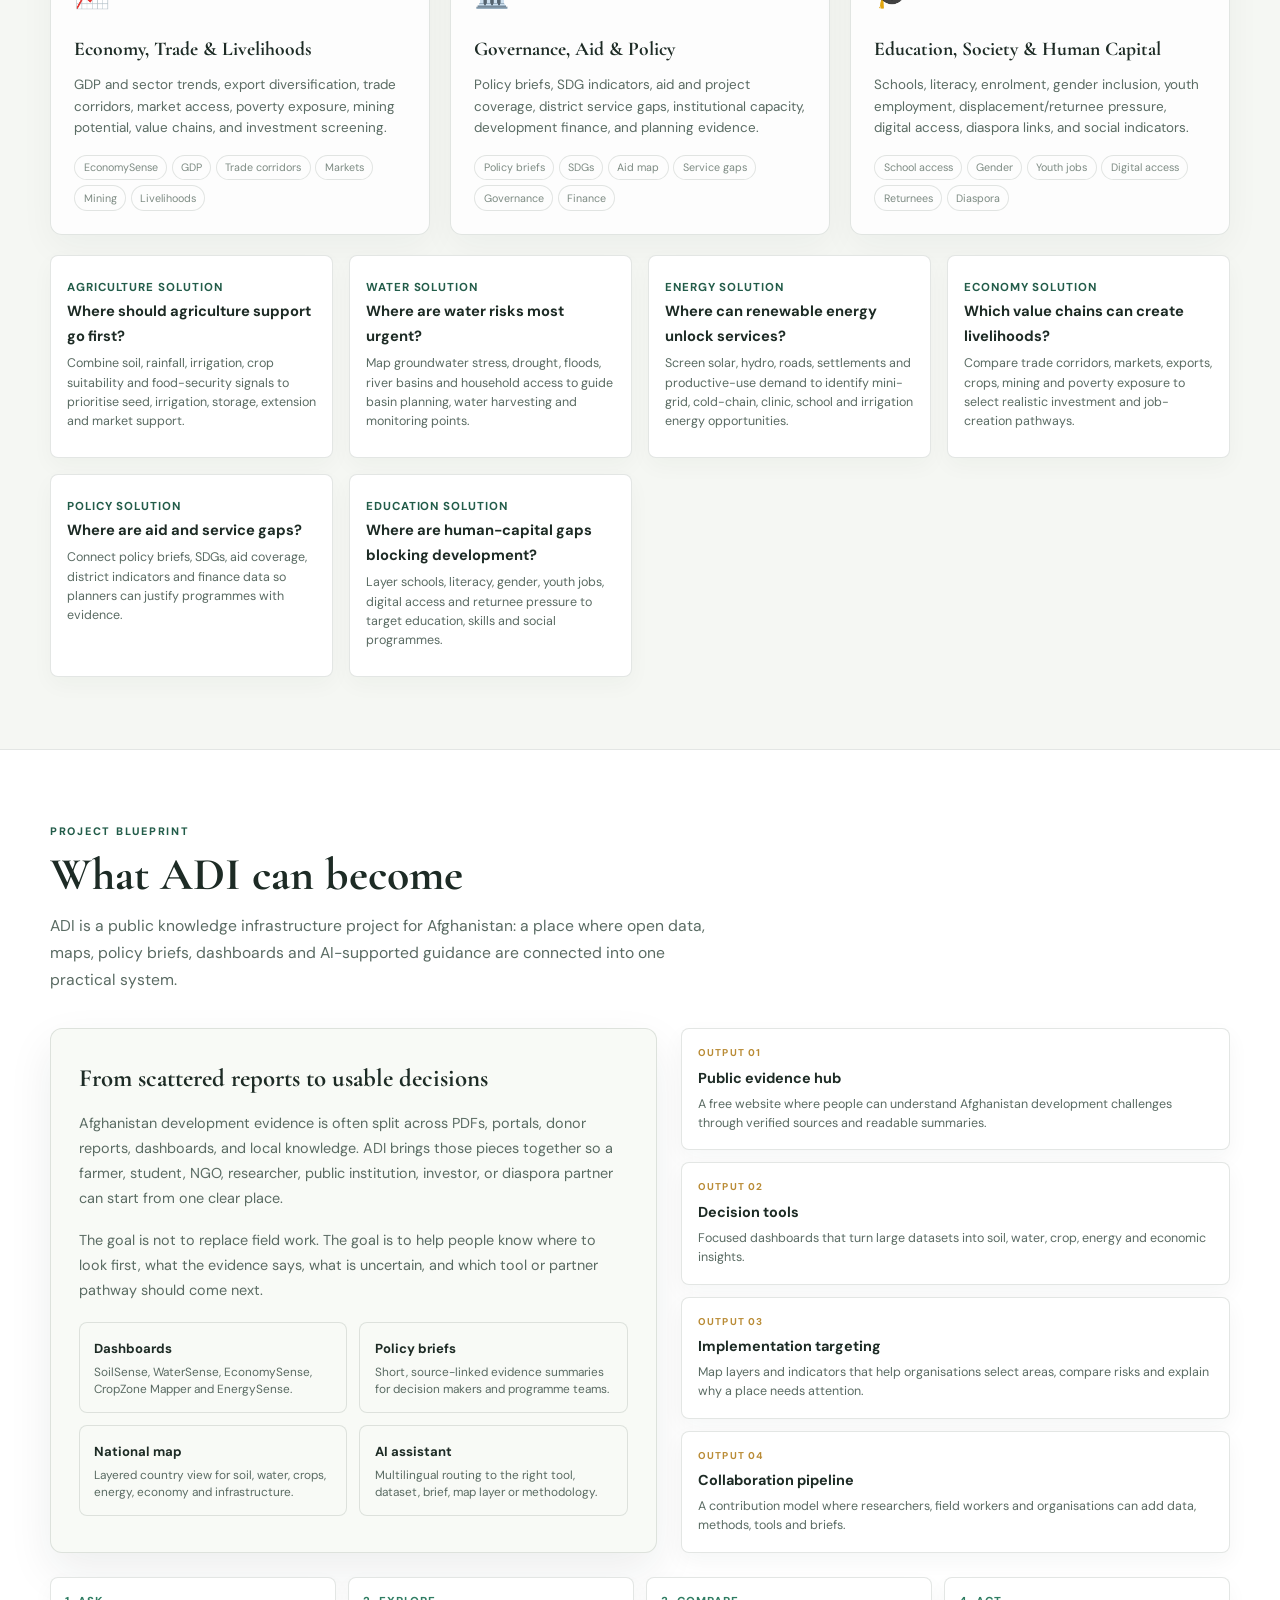
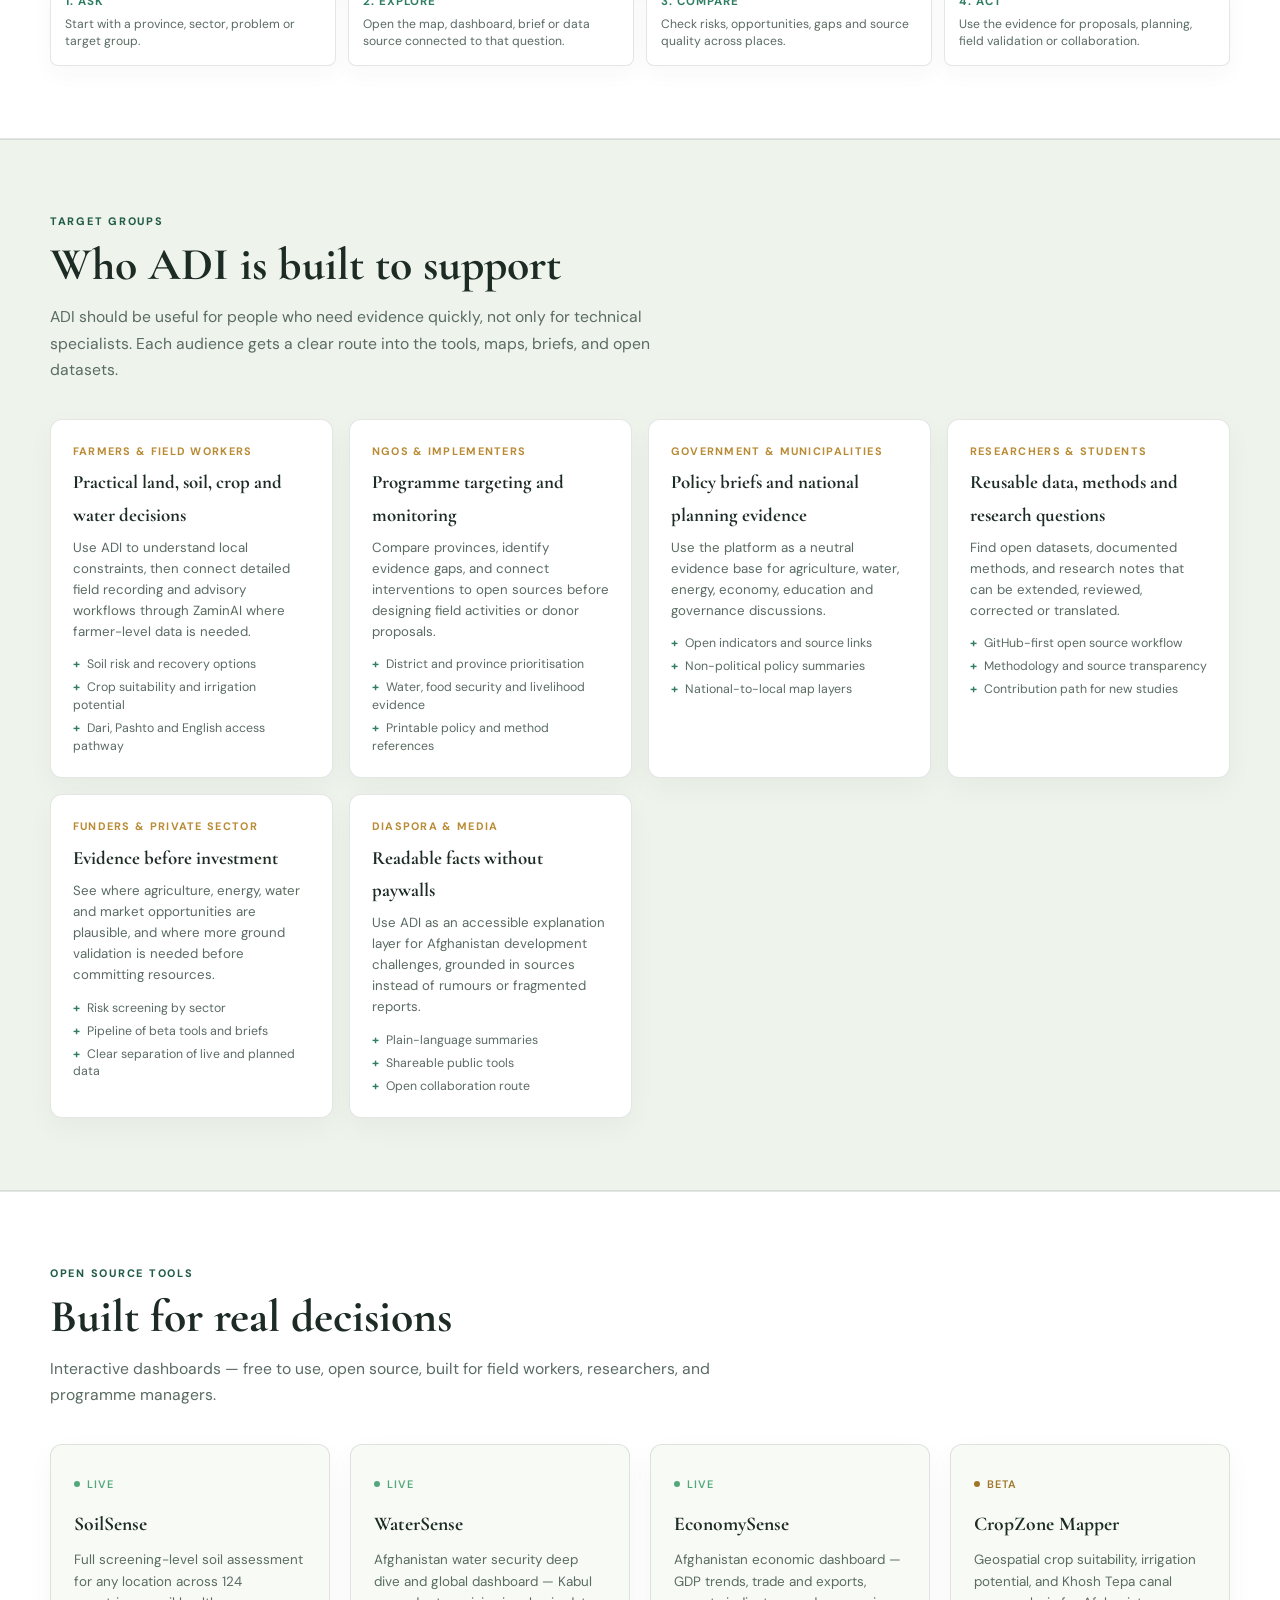
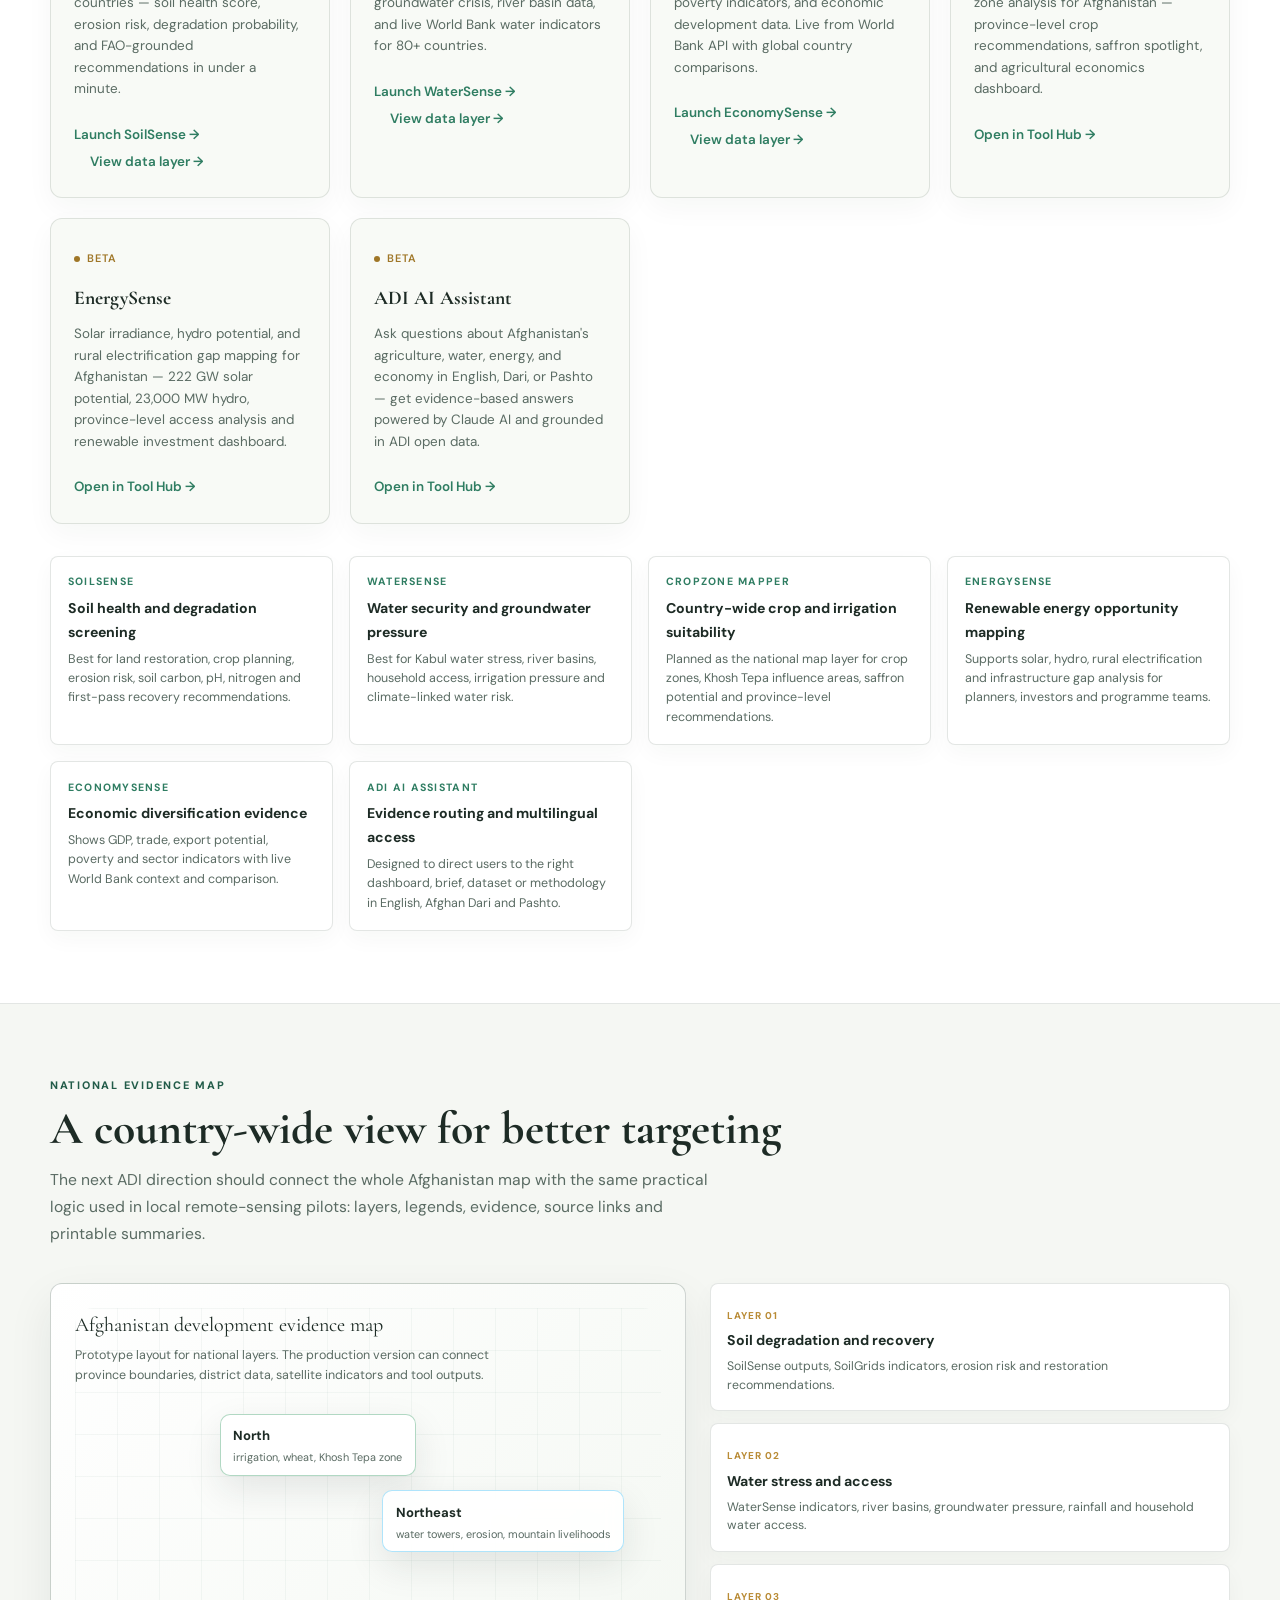
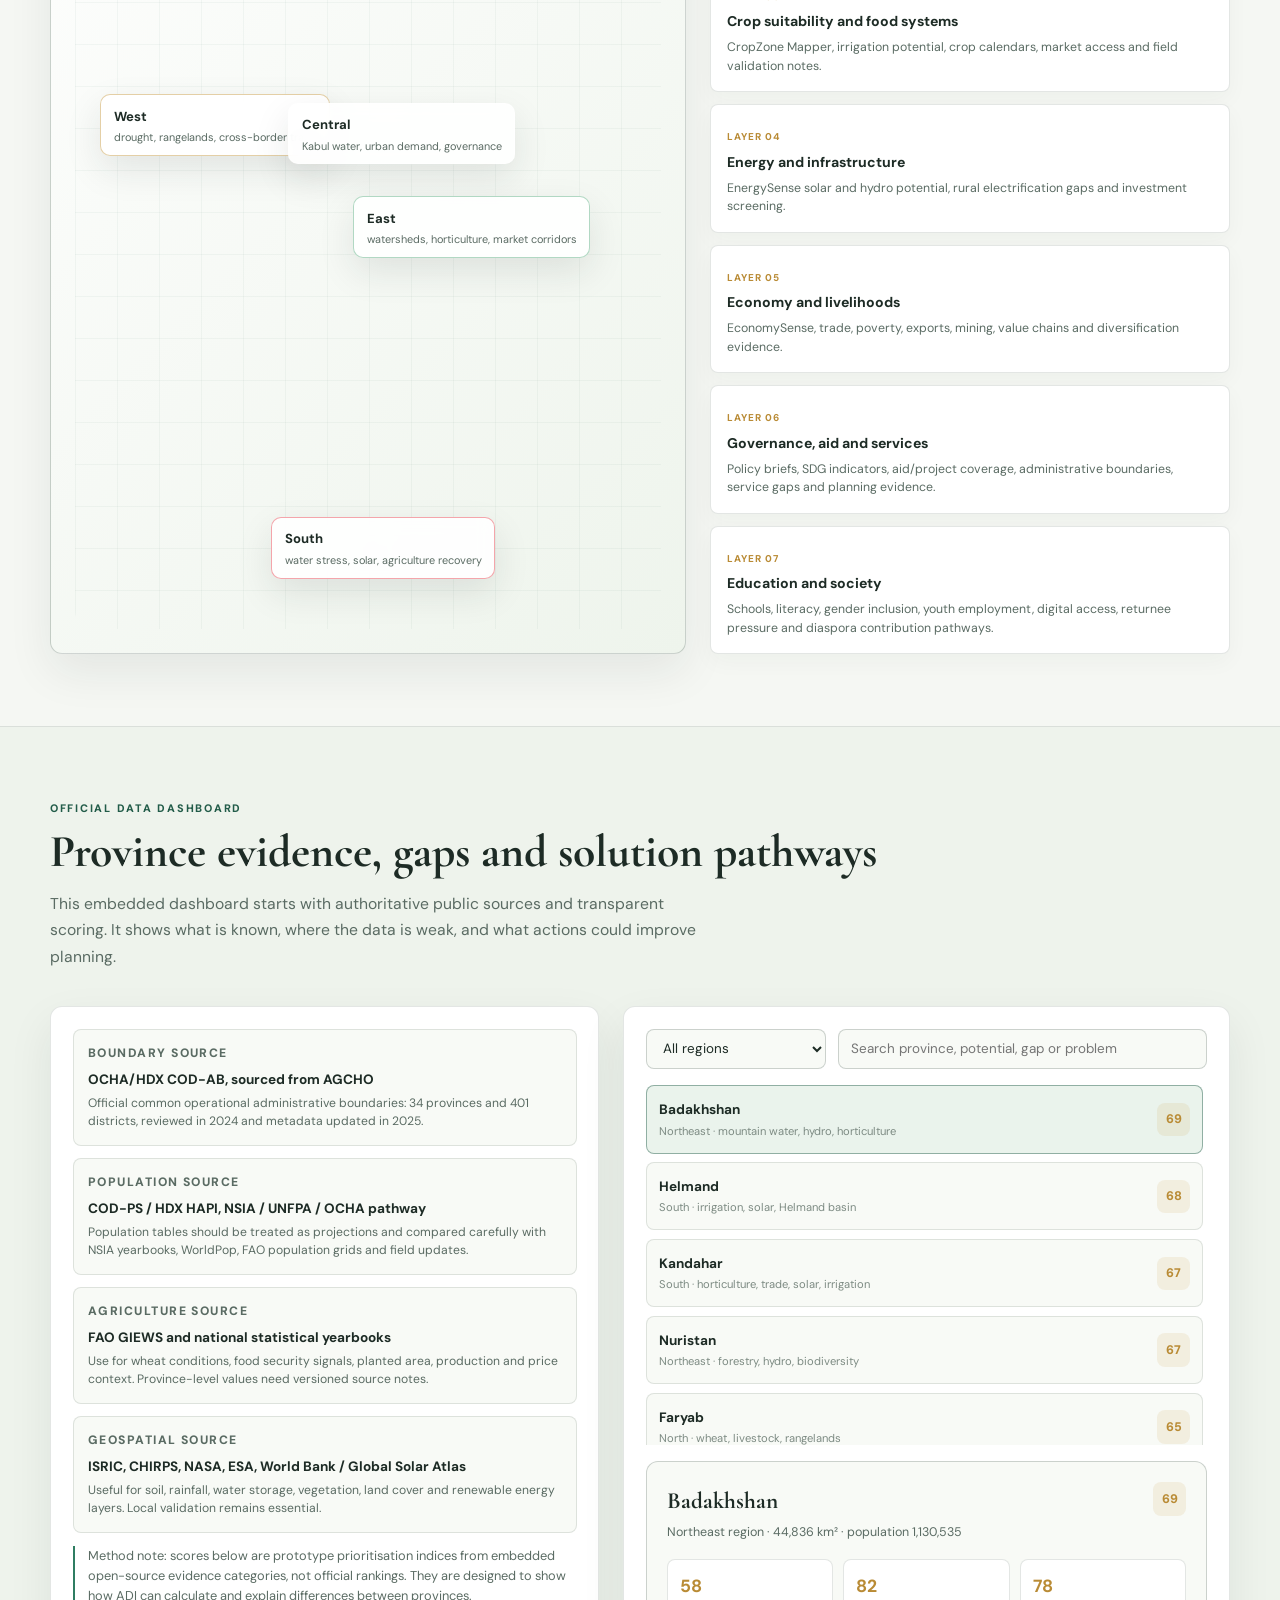
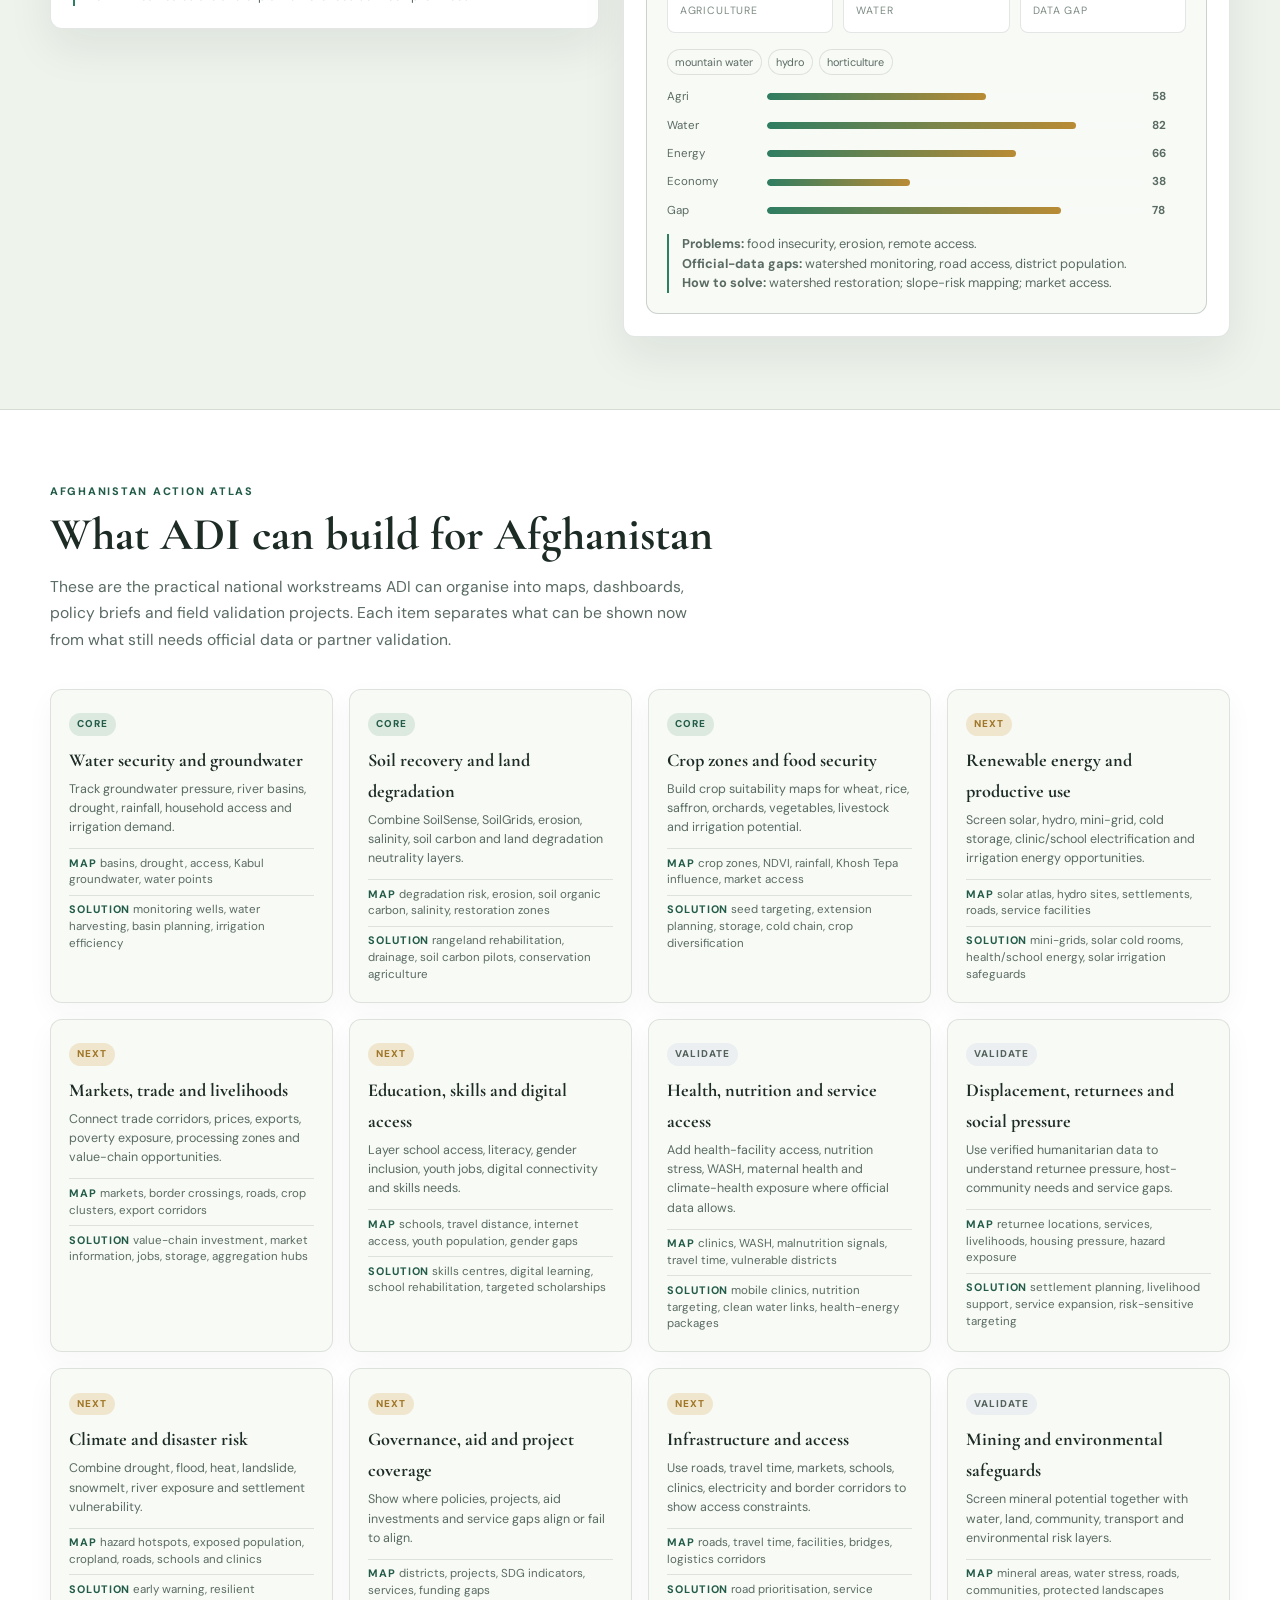
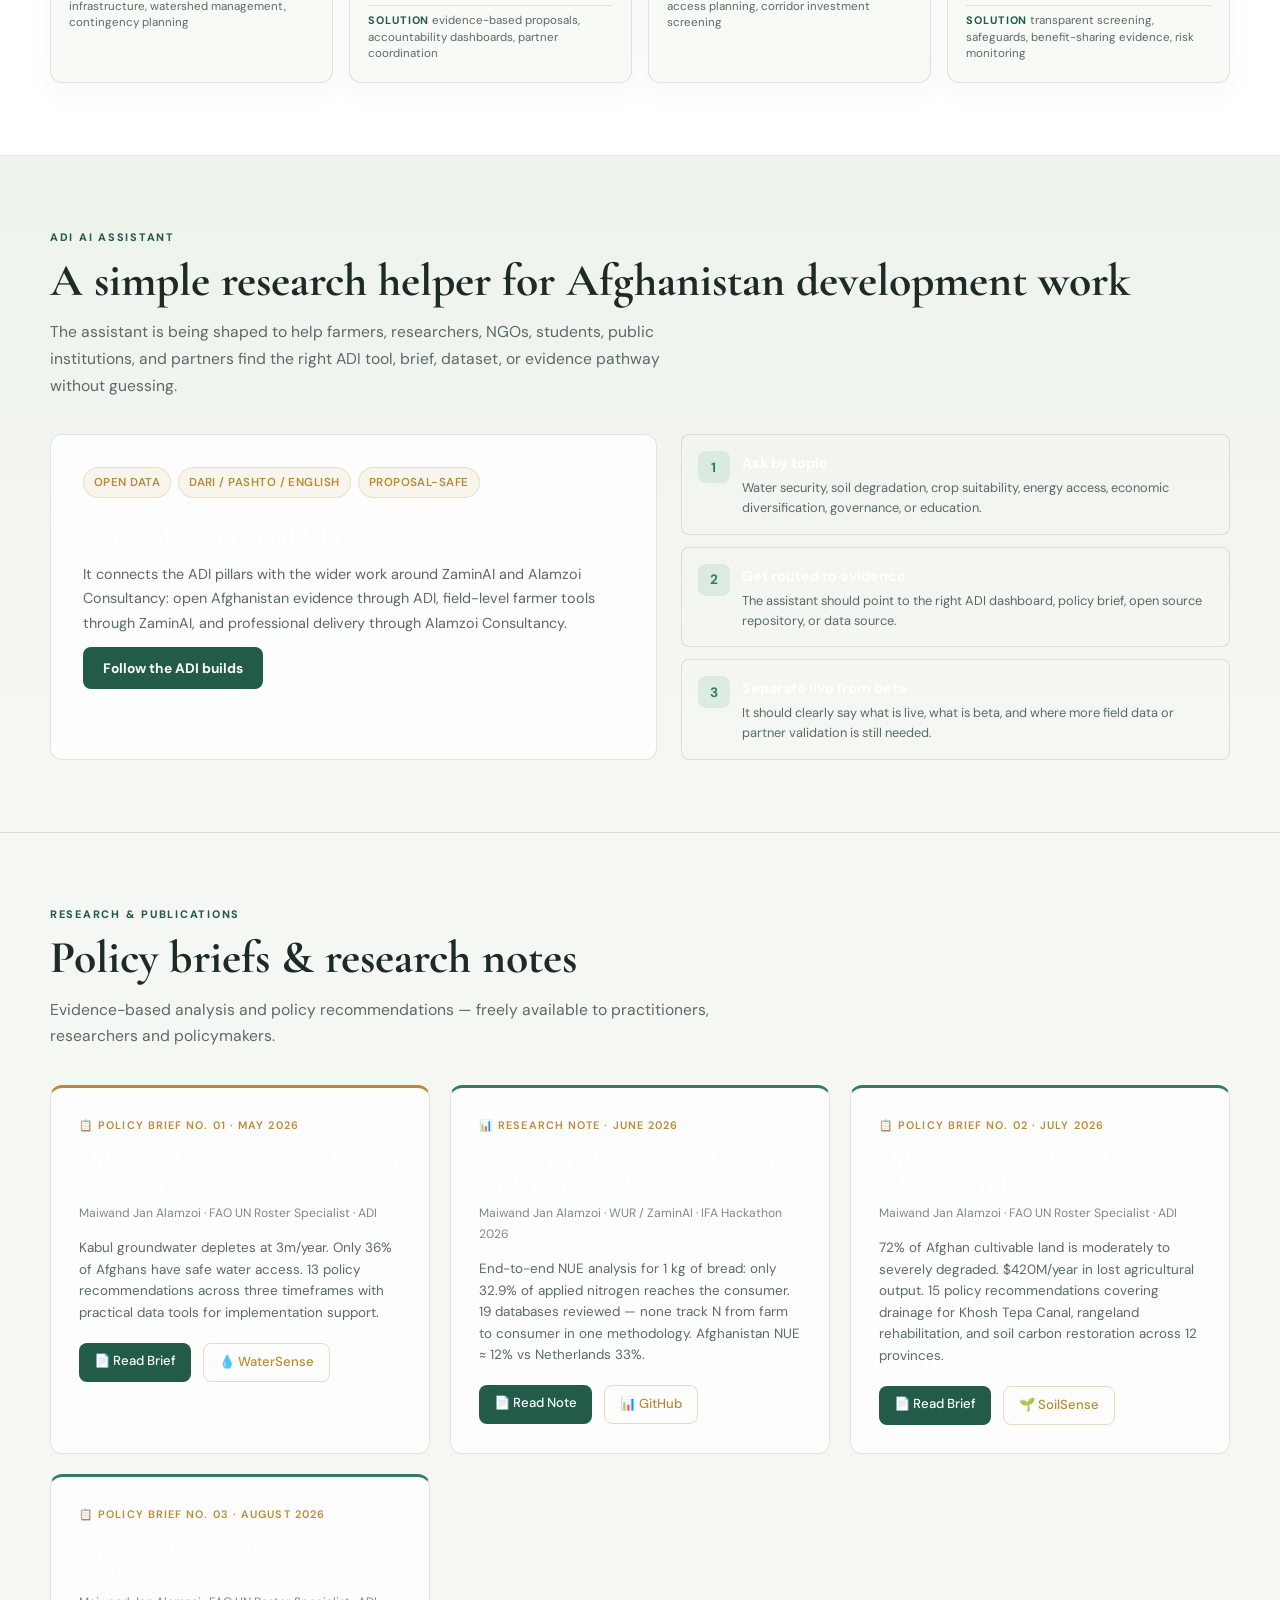
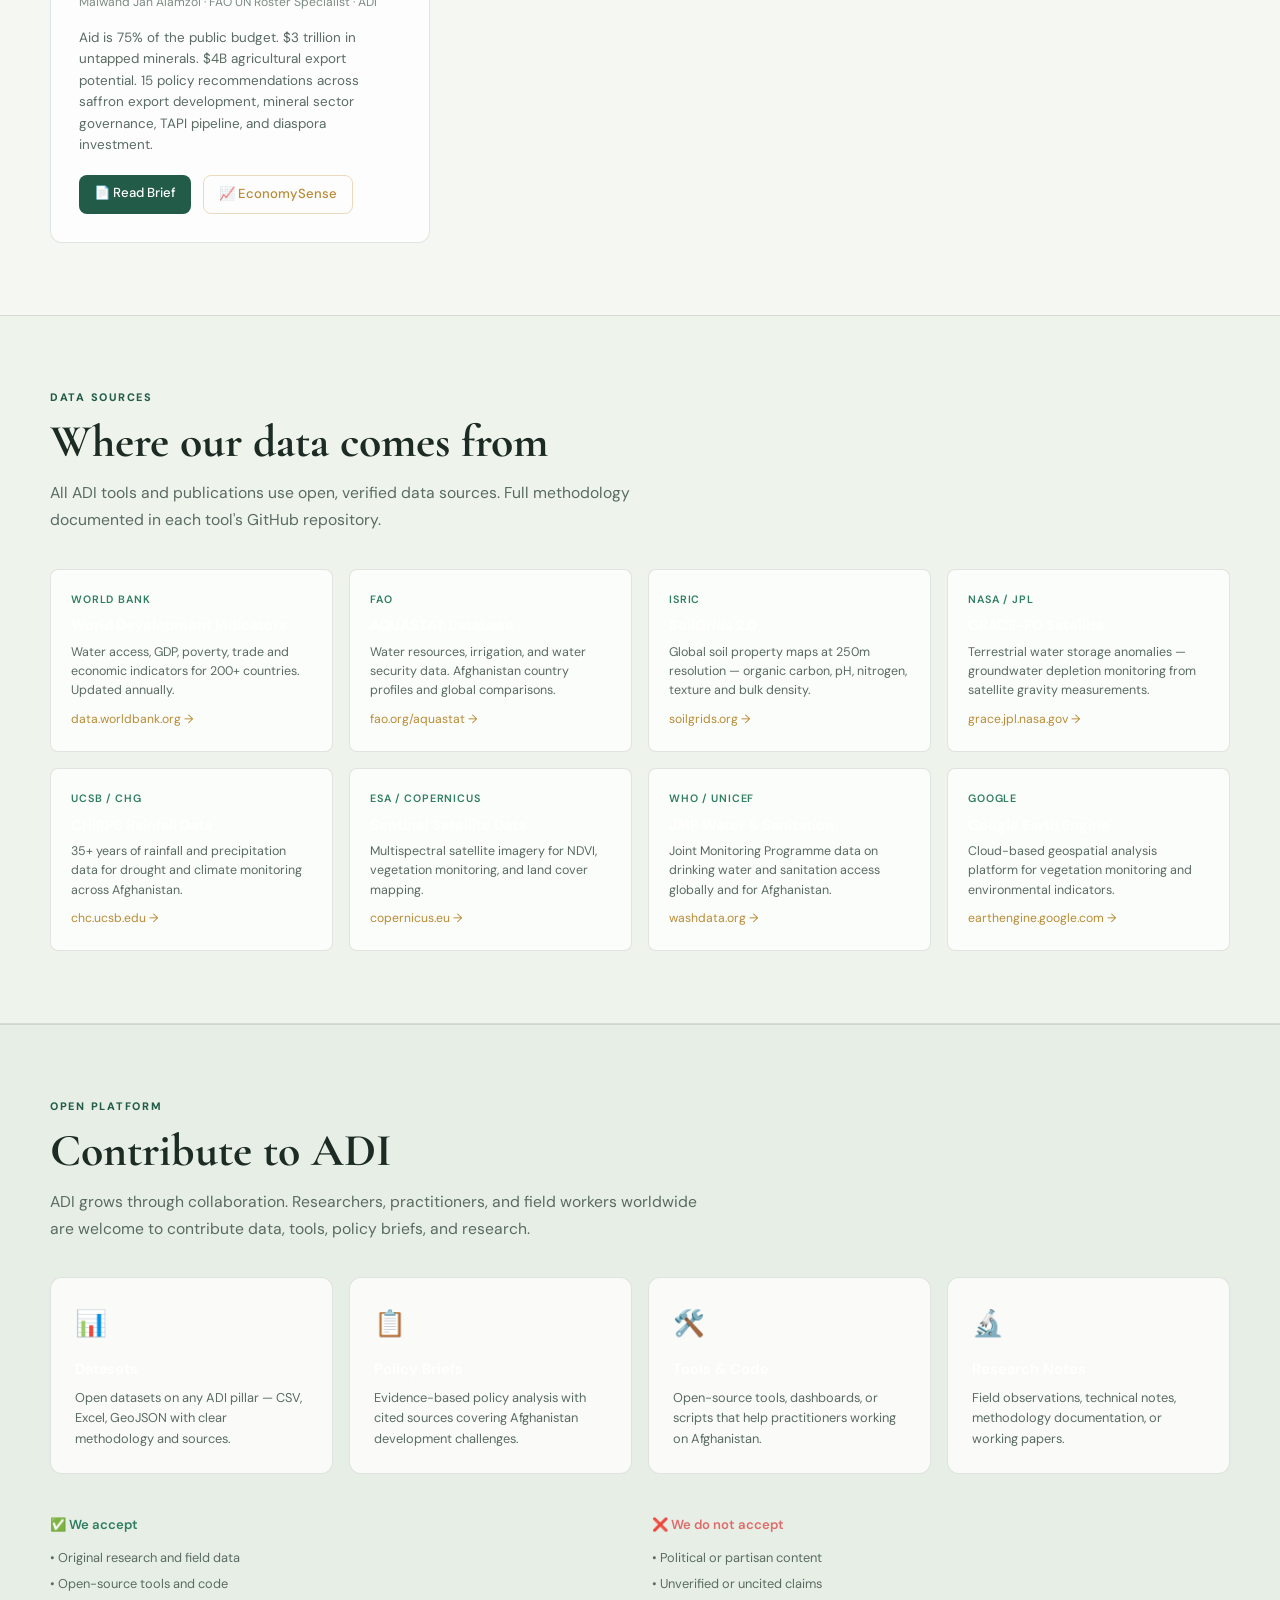
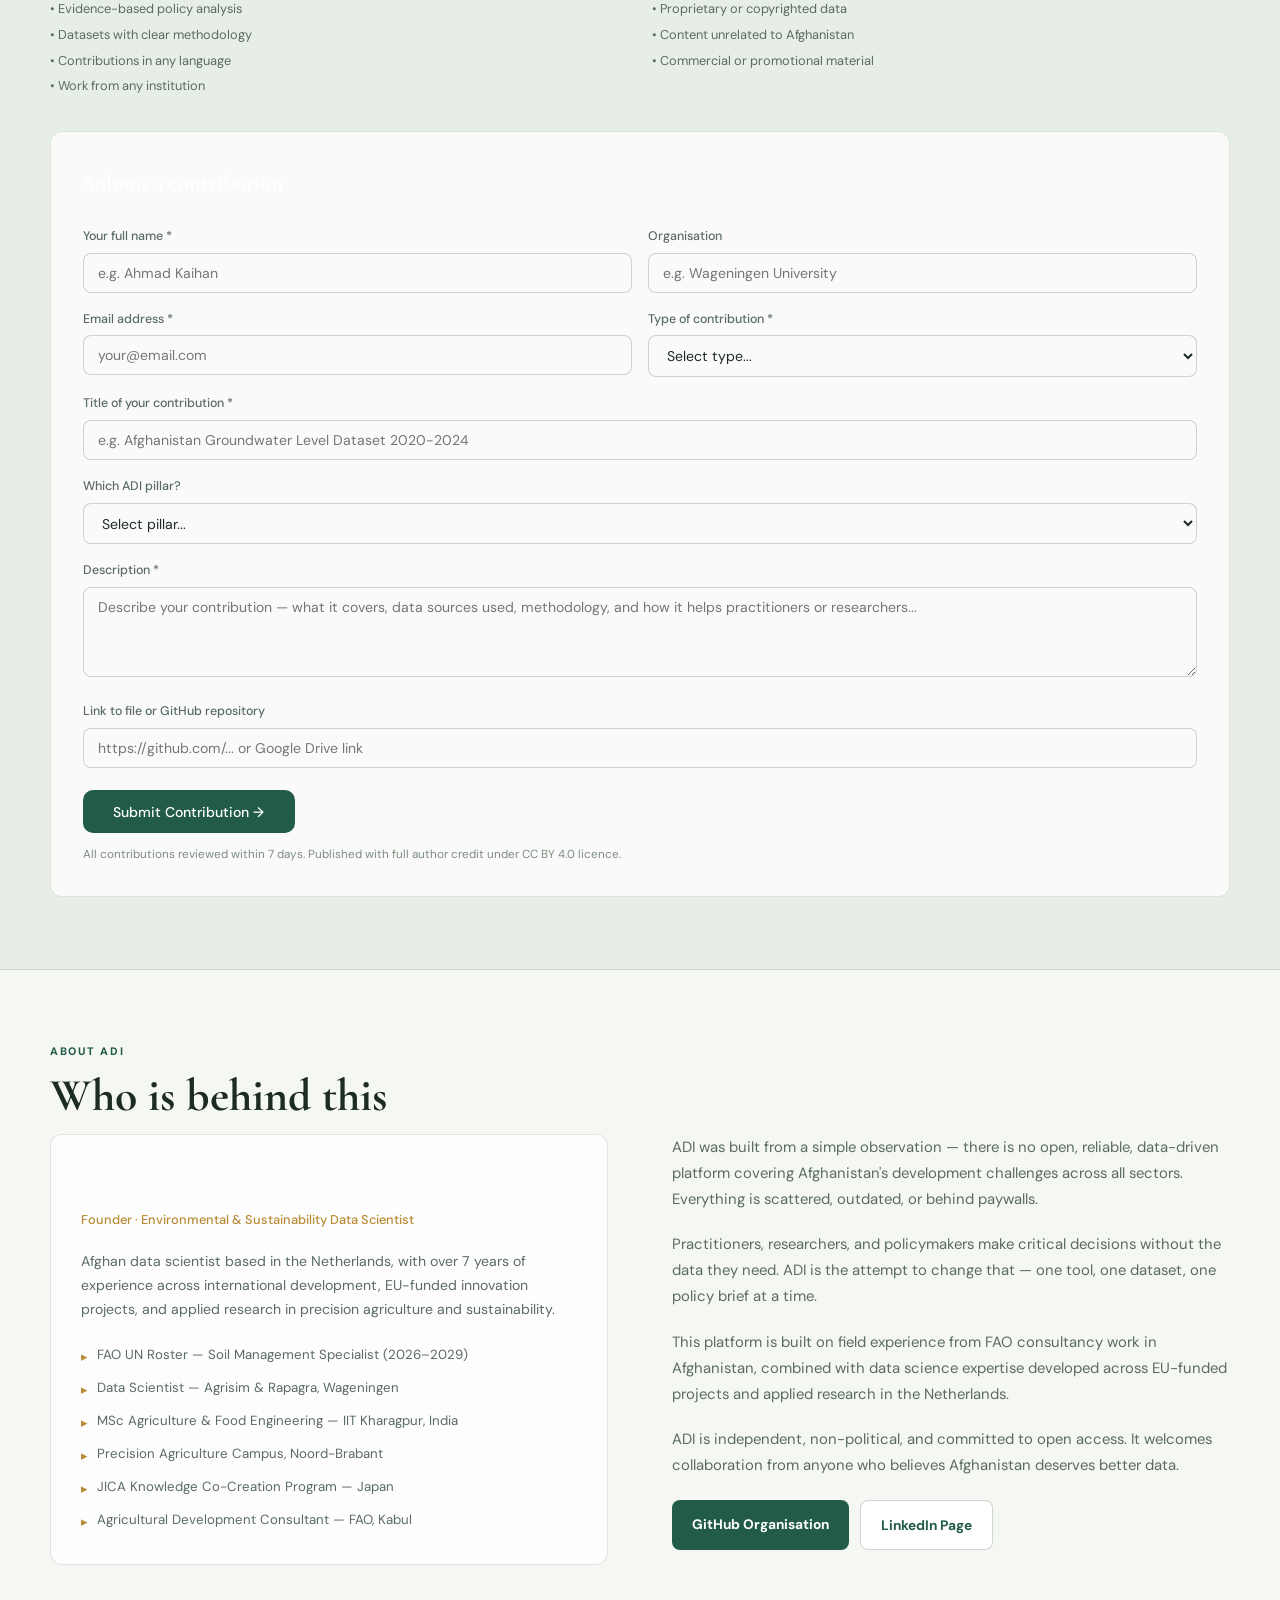
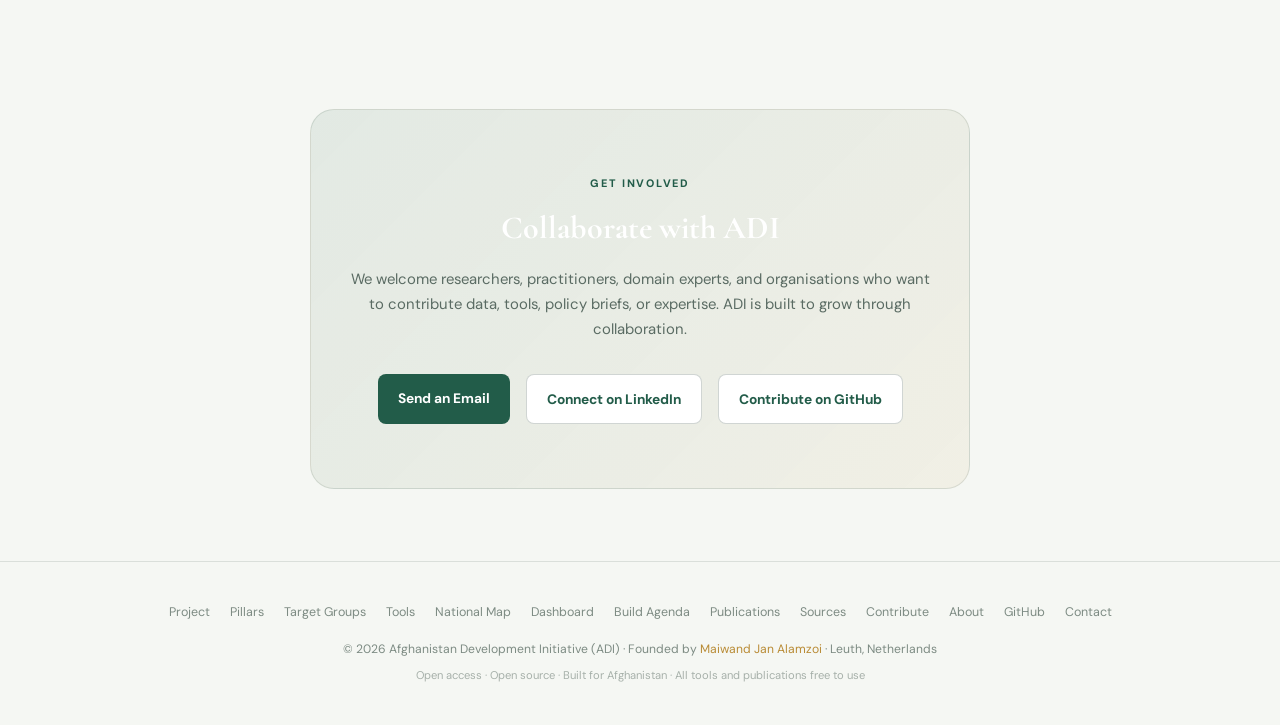
==== commit 189cb858: "Add ADI tool hub with official indicator data" ====
--- a/index.html
+++ b/index.html
@@ -123,6 +123,7 @@
 .tool-card h3{font-family:'Cormorant Garamond',serif;font-size:1.22rem;color:var(--text);margin-bottom:.5rem}
 .tool-card p{font-size:.84rem;color:var(--text-m);margin-bottom:1.25rem;line-height:1.6}
 .tool-link{font-size:.84rem;font-weight:600;color:var(--green-l);text-decoration:none;display:inline-flex;align-items:center;gap:.3rem;transition:gap .2s}
+.tool-link+.tool-link{margin-left:1rem}
 .tool-link:hover{gap:.6rem}
 .tool-roadmap{margin-top:2rem;display:grid;grid-template-columns:repeat(auto-fit,minmax(240px,1fr));gap:1rem}
 .road-item{background:var(--white);border:1px solid var(--border);border-radius:var(--r);padding:1.05rem;box-shadow:0 8px 22px rgba(29,43,37,.035)}
@@ -372,6 +373,7 @@
     <li><a href="#pillars" data-i18n="nav.pillars">Pillars</a></li>
     <li><a href="#target-groups">Groups</a></li>
     <li><a href="#tools" data-i18n="nav.tools">Tools</a></li>
+    <li><a href="tools/">Tool Hub</a></li>
     <li><a href="#national-map">Map</a></li>
     <li><a href="#data-dashboard">Dashboard</a></li>
     <li><a href="#agenda">Agenda</a></li>
@@ -399,6 +401,7 @@
   <a href="#pillars" onclick="toggleMenu()" data-i18n="nav.pillars">Pillars</a>
   <a href="#target-groups" onclick="toggleMenu()">Target Groups</a>
   <a href="#tools" onclick="toggleMenu()" data-i18n="nav.tools">Tools</a>
+  <a href="tools/" onclick="toggleMenu()">Tool Hub</a>
   <a href="#national-map" onclick="toggleMenu()">National Map</a>
   <a href="#data-dashboard" onclick="toggleMenu()">Data Dashboard</a>
   <a href="#agenda" onclick="toggleMenu()">Build Agenda</a>
@@ -419,6 +422,7 @@
     <p data-i18n="hero.sub">ADI is an independent research and data platform — free, open access, and built across six development pillars for practitioners, researchers, and policymakers worldwide.</p>
     <div class="hero-btns">
       <a href="#tools" class="btn btn-p" data-i18n="hero.btn1">Explore the Tools</a>
+      <a href="tools/" class="btn btn-o">Open Tool Hub</a>
       <a href="#project" class="btn btn-o">Understand the Project</a>
       <a href="#publications" class="btn btn-o" data-i18n="hero.btn2">Read Policy Briefs</a>
     </div>
@@ -514,12 +518,12 @@
     <h2 class="s-title" data-i18n="tools.title">Built for real decisions</h2>
     <p class="s-sub" data-i18n="tools.sub">Interactive dashboards — free to use, open source, built for field workers, researchers, and programme managers.</p>
     <div class="tools-grid">
-      <div class="tool-card"><div class="ts-live"><span class="dot-live"></span> <span data-i18n="status.live">Live</span></div><h3>SoilSense</h3><p data-i18n="t1.desc">Full screening-level soil assessment for any location across 124 countries — soil health score, erosion risk, degradation probability, and FAO-grounded recommendations in under a minute.</p><a href="https://soilsense-npwqirrz7pqkrtq5eidw4v.streamlit.app" target="_blank" class="tool-link" data-i18n="t1.link">Launch SoilSense →</a></div>
-      <div class="tool-card"><div class="ts-live"><span class="dot-live"></span> <span data-i18n="status.live">Live</span></div><h3>WaterSense</h3><p data-i18n="t2.desc">Afghanistan water security deep dive and global dashboard — Kabul groundwater crisis, river basin data, and live World Bank water indicators for 80+ countries.</p><a href="https://watersense-zgfumfyhmdeghxyww3hjyj.streamlit.app" target="_blank" class="tool-link" data-i18n="t2.link">Launch WaterSense →</a></div>
-      <div class="tool-card"><div class="ts-live"><span class="dot-live"></span> <span data-i18n="status.live">Live</span></div><h3>EconomySense</h3><p data-i18n="t3.desc">Afghanistan economic dashboard — GDP trends, trade and exports, poverty indicators, and economic development data. Live from World Bank API with global country comparisons.</p><a href="https://economysense-qbgckhbvnoyqywuxbmi7hs.streamlit.app" target="_blank" class="tool-link" data-i18n="t3.link">Launch EconomySense →</a></div>
-      <div class="tool-card"><div class="ts-soon"><span class="dot-soon"></span> <span data-i18n="status.beta">Beta</span></div><h3>CropZone Mapper</h3><p data-i18n="t4.desc">Geospatial crop suitability, irrigation potential, and Khosh Tepa canal zone analysis for Afghanistan — province-level crop recommendations, saffron spotlight, and agricultural economics dashboard.</p><a href="https://github.com/afghanistan-development-initiative" target="_blank" class="tool-link" data-i18n="t4.link">View on GitHub →</a></div>
-      <div class="tool-card"><div class="ts-soon"><span class="dot-soon"></span> <span data-i18n="status.beta">Beta</span></div><h3>EnergySense</h3><p data-i18n="t5.desc">Solar irradiance, hydro potential, and rural electrification gap mapping for Afghanistan — 222 GW solar potential, 23,000 MW hydro, province-level access analysis and renewable investment dashboard.</p><a href="https://github.com/afghanistan-development-initiative" target="_blank" class="tool-link" data-i18n="t5.link">View on GitHub →</a></div>
-      <div class="tool-card"><div class="ts-soon"><span class="dot-soon"></span> <span data-i18n="status.beta">Beta</span></div><h3>ADI AI Assistant</h3><p data-i18n="t6.desc">Ask questions about Afghanistan's agriculture, water, energy, and economy in English, Dari, or Pashto — get evidence-based answers powered by Claude AI and grounded in ADI open data.</p><a href="https://github.com/afghanistan-development-initiative" target="_blank" class="tool-link" data-i18n="t6.link">View on GitHub →</a></div>
+      <div class="tool-card"><div class="ts-live"><span class="dot-live"></span> <span data-i18n="status.live">Live</span></div><h3>SoilSense</h3><p data-i18n="t1.desc">Full screening-level soil assessment for any location across 124 countries — soil health score, erosion risk, degradation probability, and FAO-grounded recommendations in under a minute.</p><a href="https://soilsense-npwqirrz7pqkrtq5eidw4v.streamlit.app" target="_blank" class="tool-link" data-i18n="t1.link">Launch SoilSense →</a><a href="tools/" class="tool-link">View data layer →</a></div>
+      <div class="tool-card"><div class="ts-live"><span class="dot-live"></span> <span data-i18n="status.live">Live</span></div><h3>WaterSense</h3><p data-i18n="t2.desc">Afghanistan water security deep dive and global dashboard — Kabul groundwater crisis, river basin data, and live World Bank water indicators for 80+ countries.</p><a href="https://watersense-zgfumfyhmdeghxyww3hjyj.streamlit.app" target="_blank" class="tool-link" data-i18n="t2.link">Launch WaterSense →</a><a href="tools/" class="tool-link">View data layer →</a></div>
+      <div class="tool-card"><div class="ts-live"><span class="dot-live"></span> <span data-i18n="status.live">Live</span></div><h3>EconomySense</h3><p data-i18n="t3.desc">Afghanistan economic dashboard — GDP trends, trade and exports, poverty indicators, and economic development data. Live from World Bank API with global country comparisons.</p><a href="https://economysense-qbgckhbvnoyqywuxbmi7hs.streamlit.app" target="_blank" class="tool-link" data-i18n="t3.link">Launch EconomySense →</a><a href="tools/" class="tool-link">View data layer →</a></div>
+      <div class="tool-card"><div class="ts-soon"><span class="dot-soon"></span> <span data-i18n="status.beta">Beta</span></div><h3>CropZone Mapper</h3><p data-i18n="t4.desc">Geospatial crop suitability, irrigation potential, and Khosh Tepa canal zone analysis for Afghanistan — province-level crop recommendations, saffron spotlight, and agricultural economics dashboard.</p><a href="tools/" class="tool-link" data-i18n="t4.link">Open in Tool Hub →</a></div>
+      <div class="tool-card"><div class="ts-soon"><span class="dot-soon"></span> <span data-i18n="status.beta">Beta</span></div><h3>EnergySense</h3><p data-i18n="t5.desc">Solar irradiance, hydro potential, and rural electrification gap mapping for Afghanistan — 222 GW solar potential, 23,000 MW hydro, province-level access analysis and renewable investment dashboard.</p><a href="tools/" class="tool-link" data-i18n="t5.link">Open in Tool Hub →</a></div>
+      <div class="tool-card"><div class="ts-soon"><span class="dot-soon"></span> <span data-i18n="status.beta">Beta</span></div><h3>ADI AI Assistant</h3><p data-i18n="t6.desc">Ask questions about Afghanistan's agriculture, water, energy, and economy in English, Dari, or Pashto — get evidence-based answers powered by Claude AI and grounded in ADI open data.</p><a href="tools/" class="tool-link" data-i18n="t6.link">Open in Tool Hub →</a></div>
     </div>
     <div class="tool-roadmap">
       <div class="road-item"><div class="road-label">SoilSense</div><h4>Soil health and degradation screening</h4><p>Best for land restoration, crop planning, erosion risk, soil carbon, pH, nitrogen and first-pass recovery recommendations.</p></div>
@@ -857,9 +861,9 @@
     "t1.desc":"Full screening-level soil assessment for any location across 124 countries — soil health score, erosion risk, degradation probability, and FAO-grounded recommendations in under a minute.","t1.link":"Launch SoilSense →",
     "t2.desc":"Afghanistan water security deep dive and global dashboard — Kabul groundwater crisis, river basin data, and live World Bank water indicators for 80+ countries.","t2.link":"Launch WaterSense →",
     "t3.desc":"Afghanistan economic dashboard — GDP trends, trade and exports, poverty indicators, and economic development data. Live from World Bank API with global country comparisons.","t3.link":"Launch EconomySense →",
-    "t4.desc":"Geospatial crop suitability, irrigation potential, and Khosh Tepa canal zone analysis for Afghanistan — province-level crop recommendations, saffron spotlight, and agricultural economics dashboard.","t4.link":"View on GitHub →",
-    "t5.desc":"Solar irradiance, hydro potential, and rural electrification gap mapping for Afghanistan — 222 GW solar potential, 23,000 MW hydro, province-level access analysis and renewable investment dashboard.","t5.link":"View on GitHub →",
-    "t6.desc":"Ask questions about Afghanistan's agriculture, water, energy, and economy in English, Dari, or Pashto — get evidence-based answers powered by Claude AI and grounded in ADI open data.","t6.link":"View on GitHub →",
+    "t4.desc":"Geospatial crop suitability, irrigation potential, and Khosh Tepa canal zone analysis for Afghanistan — province-level crop recommendations, saffron spotlight, and agricultural economics dashboard.","t4.link":"Open in Tool Hub →",
+    "t5.desc":"Solar irradiance, hydro potential, and rural electrification gap mapping for Afghanistan — 222 GW solar potential, 23,000 MW hydro, province-level access analysis and renewable investment dashboard.","t5.link":"Open in Tool Hub →",
+    "t6.desc":"Ask questions about Afghanistan's agriculture, water, energy, and economy in English, Dari, or Pashto — get evidence-based answers powered by Claude AI and grounded in ADI open data.","t6.link":"Open in Tool Hub →",
     "pub.label":"Research & Publications","pub.title":"Policy briefs & research notes","pub.sub":"Evidence-based analysis and policy recommendations — freely available to practitioners, researchers and policymakers.",
     "pb1.type":"📋 Policy Brief No. 01 · May 2026","pb1.title":"Afghanistan Water Security: Crisis, Data and the Path Forward","pb1.desc":"Kabul groundwater depletes at 3m/year. Only 36% of Afghans have safe water access. 13 policy recommendations across three timeframes with practical data tools for implementation support.","pb1.dl":"📥 Download PDF","pb1.read":"📄 Read Brief",
     "nue.type":"📊 Research Note · June 2026","nue.title":"Nitrogen Use Efficiency Across the Bread Supply Chain: A Global Audit","nue.desc":"End-to-end NUE analysis for 1 kg of bread: only 32.9% of applied nitrogen reaches the consumer. 19 databases reviewed — none track N from farm to consumer in one methodology. Afghanistan NUE ≈ 12% vs Netherlands 33%.","nue.read":"📄 Read Note","nue.gh":"📊 GitHub",
@@ -915,9 +919,9 @@
     "t1.desc":"Volledige bodemgezondheidsscreening voor elke locatie in 124 landen — bodemgezondheidsscore, erosierisico, degradatiekans en FAO-aanbevelingen in minder dan een minuut.","t1.link":"Start SoilSense →",
     "t2.desc":"Afghanistan waterzekerheid diepgaand en globaal dashboard — Kabul grondwatercrisis, stroomgebieddata en live Wereldbank-indicatoren voor 80+ landen.","t2.link":"Start WaterSense →",
     "t3.desc":"Afghanistan economisch dashboard — BBP-trends, handel en export, armoedindicatoren en economische ontwikkelingsdata. Live van Wereldbank API met wereldwijde landenvergelijkingen.","t3.link":"Start EconomySense →",
-    "t4.desc":"Geospatiale gewasgeschiktheid, irrigatiepotentiaal en Khosh Tepa kanaalanalyse voor Afghanistan — gewasaanbevelingen per provincie, saffraan spotlight en landbouweconomisch dashboard.","t4.link":"Bekijk op GitHub →",
-    "t5.desc":"Zonnestraling, waterkrachtpotentiaal en elektriciteittekorten per provincie in Afghanistan — 222 GW zonnepotentieel, 23.000 MW waterkracht en dashboard voor hernieuwbare investeringen.","t5.link":"Bekijk op GitHub →",
-    "t6.desc":"Stel vragen over Afghaanse landbouw, water, energie en economie in het Engels, Dari of Pashto — ontvang evidence-based antwoorden aangedreven door Claude AI en ADI open data.","t6.link":"Bekijk op GitHub →",
+    "t4.desc":"Geospatiale gewasgeschiktheid, irrigatiepotentiaal en Khosh Tepa kanaalanalyse voor Afghanistan — gewasaanbevelingen per provincie, saffraan spotlight en landbouweconomisch dashboard.","t4.link":"Open in Tool Hub →",
+    "t5.desc":"Zonnestraling, waterkrachtpotentiaal en elektriciteittekorten per provincie in Afghanistan — 222 GW zonnepotentieel, 23.000 MW waterkracht en dashboard voor hernieuwbare investeringen.","t5.link":"Open in Tool Hub →",
+    "t6.desc":"Stel vragen over Afghaanse landbouw, water, energie en economie in het Engels, Dari of Pashto — ontvang evidence-based antwoorden aangedreven door Claude AI en ADI open data.","t6.link":"Open in Tool Hub →",
     "pub.label":"Onderzoek & Publicaties","pub.title":"Beleidsoverzichten & onderzoeksnotities","pub.sub":"Evidentiegerichte analyse en beleidsaanbevelingen — vrij beschikbaar voor beoefenaars, onderzoekers en beleidsmakers.",
     "pb1.type":"📋 Beleidsoverzicht Nr. 01 · Mei 2026","pb1.title":"Afghanistan Waterzekerheid: Crisis, Data en de Weg Vooruit","pb1.desc":"Kabul grondwater daalt met 3m/jaar. Slechts 36% van de Afghanen heeft veilig water. 13 beleidsaanbevelingen over drie tijdframes met praktische data-tools voor implementatieondersteuning.","pb1.dl":"📥 PDF Downloaden","pb1.read":"📄 Lees Overzicht",
     "nue.type":"📊 Onderzoeksnotitie · Juni 2026","nue.title":"Stikstofgebruiksefficiëntie langs de Broodketen: Een Wereldwijde Audit","nue.desc":"End-to-end NUE-analyse voor 1 kg brood: slechts 32,9% van de toegepaste stikstof bereikt de consument. 19 databases beoordeeld — geen enkele volgt N van boer tot consument in één methodologie. Afghanistan NUE ≈ 12% vs Nederland 33%.","nue.read":"📄 Lees Notitie","nue.gh":"📊 GitHub",
@@ -973,9 +977,9 @@
     "t1.desc":"ارزیابی کامل صحت خاک برای هر مکان در ۱۲۴ کشور — نمره صحت خاک، خطر فرسایش، احتمال تخریب و توصیه‌های مبتنی بر FAO در کمتر از یک دقیقه.","t1.link":"باز کردن SoilSense →",
     "t2.desc":"بررسی عمیق امنیت آب افغانستان و داشبورد جهانی — بحران آب زیرزمینی کابل، داده‌های حوضه رودخانه و شاخص‌های زنده بانک جهانی برای ۸۰+ کشور.","t2.link":"باز کردن WaterSense →",
     "t3.desc":"داشبورد اقتصادی افغانستان — روند تولید ناخالص داخلی، تجارت و صادرات، شاخص‌های فقر و داده‌های توسعه اقتصادی. زنده از API بانک جهانی.","t3.link":"باز کردن EconomySense →",
-    "t4.desc":"نقشه‌برداری مناسبت زراعی، پتانسیل آبیاری و تحلیل منطقه کانال خوش‌تیپه برای افغانستان — توصیه‌های زراعی بر اساس ولایت، تحلیل زعفران و داشبورد اقتصاد کشاورزی.","t4.link":"مشاهده در GitHub →",
-    "t5.desc":"نقشه‌برداری تابش خورشیدی، پتانسیل آبی و کمبود برق روستایی در افغانستان — ۲۲۲ گیگاوات ظرفیت خورشیدی، ۲۳٬۰۰۰ مگاوات آبی و داشبورد سرمایه‌گذاری در انرژی تجدیدپذیر.","t5.link":"مشاهده در GitHub →",
-    "t6.desc":"سوالات خود درباره زراعت، آب، انرژی و اقتصاد افغانستان را به فارسی، پشتو یا انگلیسی بپرسید — جواب‌های مبتنی بر شواهد با استفاده از Claude AI و داده‌های باز ADI.","t6.link":"مشاهده در GitHub →",
+    "t4.desc":"نقشه‌برداری مناسبت زراعی، پتانسیل آبیاری و تحلیل منطقه کانال خوش‌تیپه برای افغانستان — توصیه‌های زراعی بر اساس ولایت، تحلیل زعفران و داشبورد اقتصاد کشاورزی.","t4.link":"باز کردن در مرکز ابزار →",
+    "t5.desc":"نقشه‌برداری تابش خورشیدی، پتانسیل آبی و کمبود برق روستایی در افغانستان — ۲۲۲ گیگاوات ظرفیت خورشیدی، ۲۳٬۰۰۰ مگاوات آبی و داشبورد سرمایه‌گذاری در انرژی تجدیدپذیر.","t5.link":"باز کردن در مرکز ابزار →",
+    "t6.desc":"سوالات خود درباره زراعت، آب، انرژی و اقتصاد افغانستان را به دری، پشتو یا انگلیسی بپرسید — جواب‌های مبتنی بر شواهد با استفاده از Claude AI و داده‌های باز ADI.","t6.link":"باز کردن در مرکز ابزار →",
     "pub.label":"تحقیق و نشریات","pub.title":"خلاصه‌های سیاسی و یادداشت‌های تحقیقاتی","pub.sub":"تحلیل مبتنی بر شواهد و توصیه‌های سیاسی — برای متخصصان، محققان و سیاست‌سازان به‌طور رایگان در دسترس.",
     "pb1.type":"📋 خلاصه سیاسی شماره ۰۱ · می ۲۰۲۶","pb1.title":"امنیت آب افغانستان: بحران، داده‌ها و راه پیش رو","pb1.desc":"آب زیرزمینی کابل سالانه ۳ متر کاهش می‌یابد. تنها ۳۶٪ افغان‌ها به آب سالم دسترسی دارند. ۱۳ توصیه سیاسی در سه بازه زمانی با ابزارهای داده عملی برای پشتیبانی از تطبیق.","pb1.dl":"📥 دانلود PDF","pb1.read":"📄 خواندن خلاصه",
     "nue.type":"📊 یادداشت تحقیقاتی · جون ۲۰۲۶","nue.title":"کارایی مصرف نیتروژن در زنجیره تأمین نان: یک ممیزی جهانی","nue.desc":"تحلیل NUE از ابتدا تا انتها برای ۱ کیلوگرم نان: تنها ۳۲٫۹٪ از نیتروژن اعمال‌شده به مصرف‌کننده می‌رسد. ۱۹ پایگاه داده بررسی شد — هیچ‌کدام N را از مزرعه تا مصرف‌کننده در یک میتودولوژی واحد دنبال نمی‌کنند. NUE افغانستان ≈ ۱۲٪ در برابر هلند ۳۳٪.","nue.read":"📄 خواندن یادداشت","nue.gh":"📊 GitHub",
@@ -1031,9 +1035,9 @@
     "t1.desc":"د ۱۲۴ هیوادونو لپاره د هر ځای د خاورې بشپړ ارزونه — د خاورې روغتیا نمره، د فرسایش خطر، د ویجاړتیا احتمال او د FAO لارښوونې یو دقیقه کې.","t1.link":"SoilSense خلاص کړئ →",
     "t2.desc":"د افغانستان د اوبو خوندیتوب ژور کتنه او نړیوال ډشبورډ — د کابل د ځمکې لاندې اوبو بحران، د سیند حوزو معلومات او د ۸۰+ هیوادونو لاندې اوبه.","t2.link":"WaterSense خلاص کړئ →",
     "t3.desc":"د افغانستان اقتصادي ډشبورډ — د GDP بهیر، سوداګري او صادرات، د فقر ځانګړتیاوې او اقتصادي پراختیا معلومات. د نړیوال بانک API نه ژوندي.","t3.link":"EconomySense خلاص کړئ →",
-    "t4.desc":"د افغانستان لپاره د کرنیزو شرایطو، آبیاري ظرفیت او د خوش‌تیپه کانال سیمې تحلیل — د ولایت پر بنسټ د محصول وړاندیزونه، د زعفران ځانګړتیا او کرنیز اقتصادي ډشبورډ.","t4.link":"GitHub کې وګورئ →",
-    "t5.desc":"د افغانستان لپاره د لمر وړانګو، د اوبو ظرفیت او د کلیوالي برق کمښت نقشه جوړول — ۲۲۲ ګیګاواټ د لمر ظرفیت، ۲۳٬۰۰۰ مګاواټ اوبه او د تجدیدیدونکي انرژۍ د سرمایه‌ګذارۍ ډشبورډ.","t5.link":"GitHub کې وګورئ →",
-    "t6.desc":"د افغانستان کرنه، اوبه، انرژي او اقتصاد د پښتو، دري یا انګریزي ژبې پواسطه وپوښتئ — د Claude AI او ADI خلاص معلوماتو پر بنسټ د شواهدو ځوابونه.","t6.link":"GitHub کې وګورئ →",
+    "t4.desc":"د افغانستان لپاره د کرنیزو شرایطو، آبیاري ظرفیت او د خوش‌تیپه کانال سیمې تحلیل — د ولایت پر بنسټ د محصول وړاندیزونه، د زعفران ځانګړتیا او کرنیز اقتصادي ډشبورډ.","t4.link":"د ابزار مرکز کې خلاص کړئ →",
+    "t5.desc":"د افغانستان لپاره د لمر وړانګو، د اوبو ظرفیت او د کلیوالي برق کمښت نقشه جوړول — ۲۲۲ ګیګاواټ د لمر ظرفیت، ۲۳٬۰۰۰ مګاواټ اوبه او د تجدیدیدونکي انرژۍ د سرمایه‌ګذارۍ ډشبورډ.","t5.link":"د ابزار مرکز کې خلاص کړئ →",
+    "t6.desc":"د افغانستان کرنه، اوبه، انرژي او اقتصاد د پښتو، دري یا انګریزي ژبې پواسطه وپوښتئ — د Claude AI او ADI خلاص معلوماتو پر بنسټ د شواهدو ځوابونه.","t6.link":"د ابزار مرکز کې خلاص کړئ →",
     "pub.label":"څیړنې او خپرونې","pub.title":"د پالیسۍ لنډیزونه او د څیړنې یادداشتونه","pub.sub":"د شواهدو پر بنسټ تحلیل او د پالیسۍ وړاندیزونه — د متخصصینو، څیړونکو او پالیسي جوړونکو لپاره وړیا.",
     "pb1.type":"📋 د پالیسۍ لنډیز شمیره ۰۱ · د ۲۰۲۶ د مۍ میاشت","pb1.title":"د افغانستان د اوبو خوندیتوب: بحران، معلومات او د مخکې لار","pb1.desc":"د کابل د ځمکې لاندې اوبه هر کال ۳ متره کمیږي. یوازې ۳۶٪ افغانانو خوندي اوبو ته لاسرسی لري. ۱۳ د پالیسۍ وړاندیزونه د درو وختیزو چوکاټونو سره.","pb1.dl":"📥 PDF ډاونلوډ کړئ","pb1.read":"📄 لنډیز ولولئ",
     "nue.type":"📊 د څیړنې یادداشت · د ۲۰۲۶ جون","nue.title":"د ډوډۍ د عرضه زنځیر کې د نایتروجن ګټه اخیستنې اغیزمنتیا: یو نړیوال ممیزي","nue.desc":"د ۱ کیلوګرام ډوډۍ لپاره د پیل نه تر پای NUE تحلیل: یوازې ۳۲٫۹٪ کارول شوي نایتروجن مصرف‌کونکي ته رسیږي. ۱۹ ډیټابیسونه بیاکتل شول — هیڅ یو N له مزرعې نه تر مصرف‌کونکي پورې د یوې میتودولوژۍ سره نه تعقیبوي.","nue.read":"📄 یادداشت ولولئ","nue.gh":"📊 GitHub",
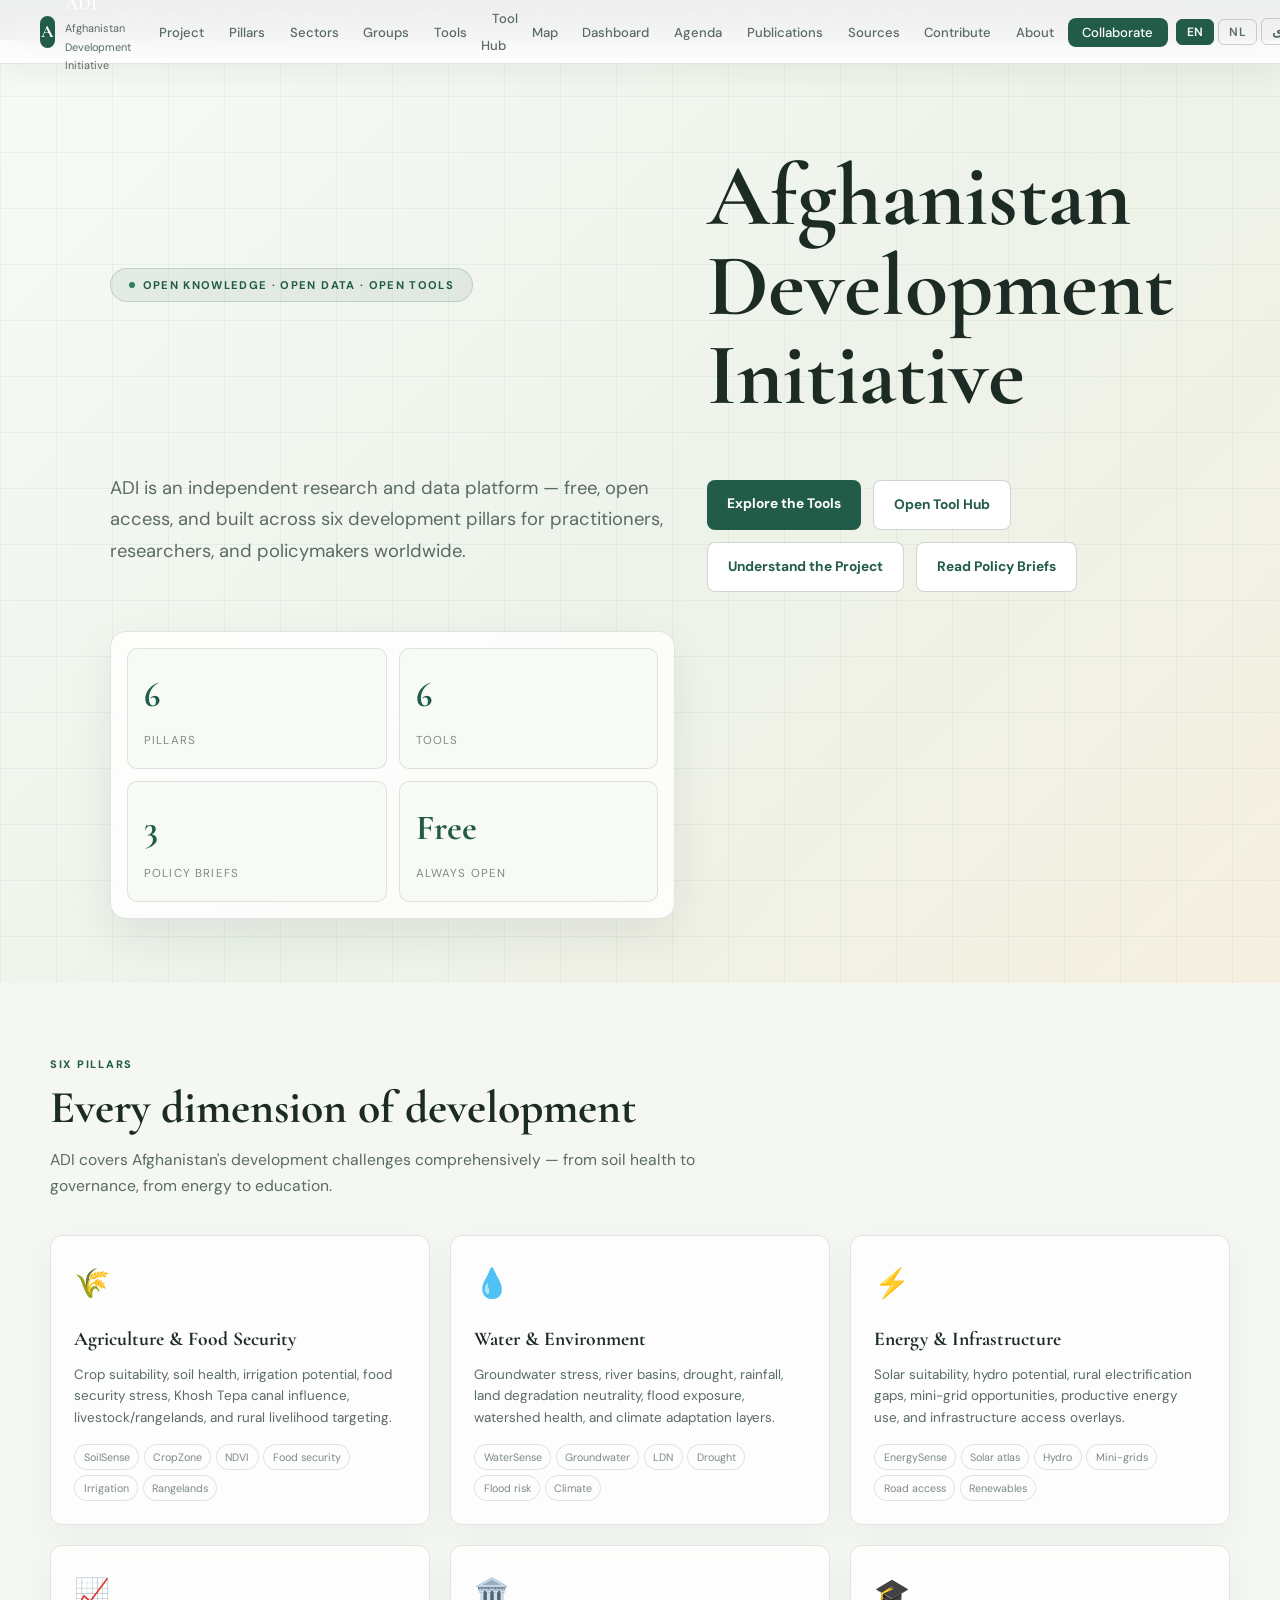
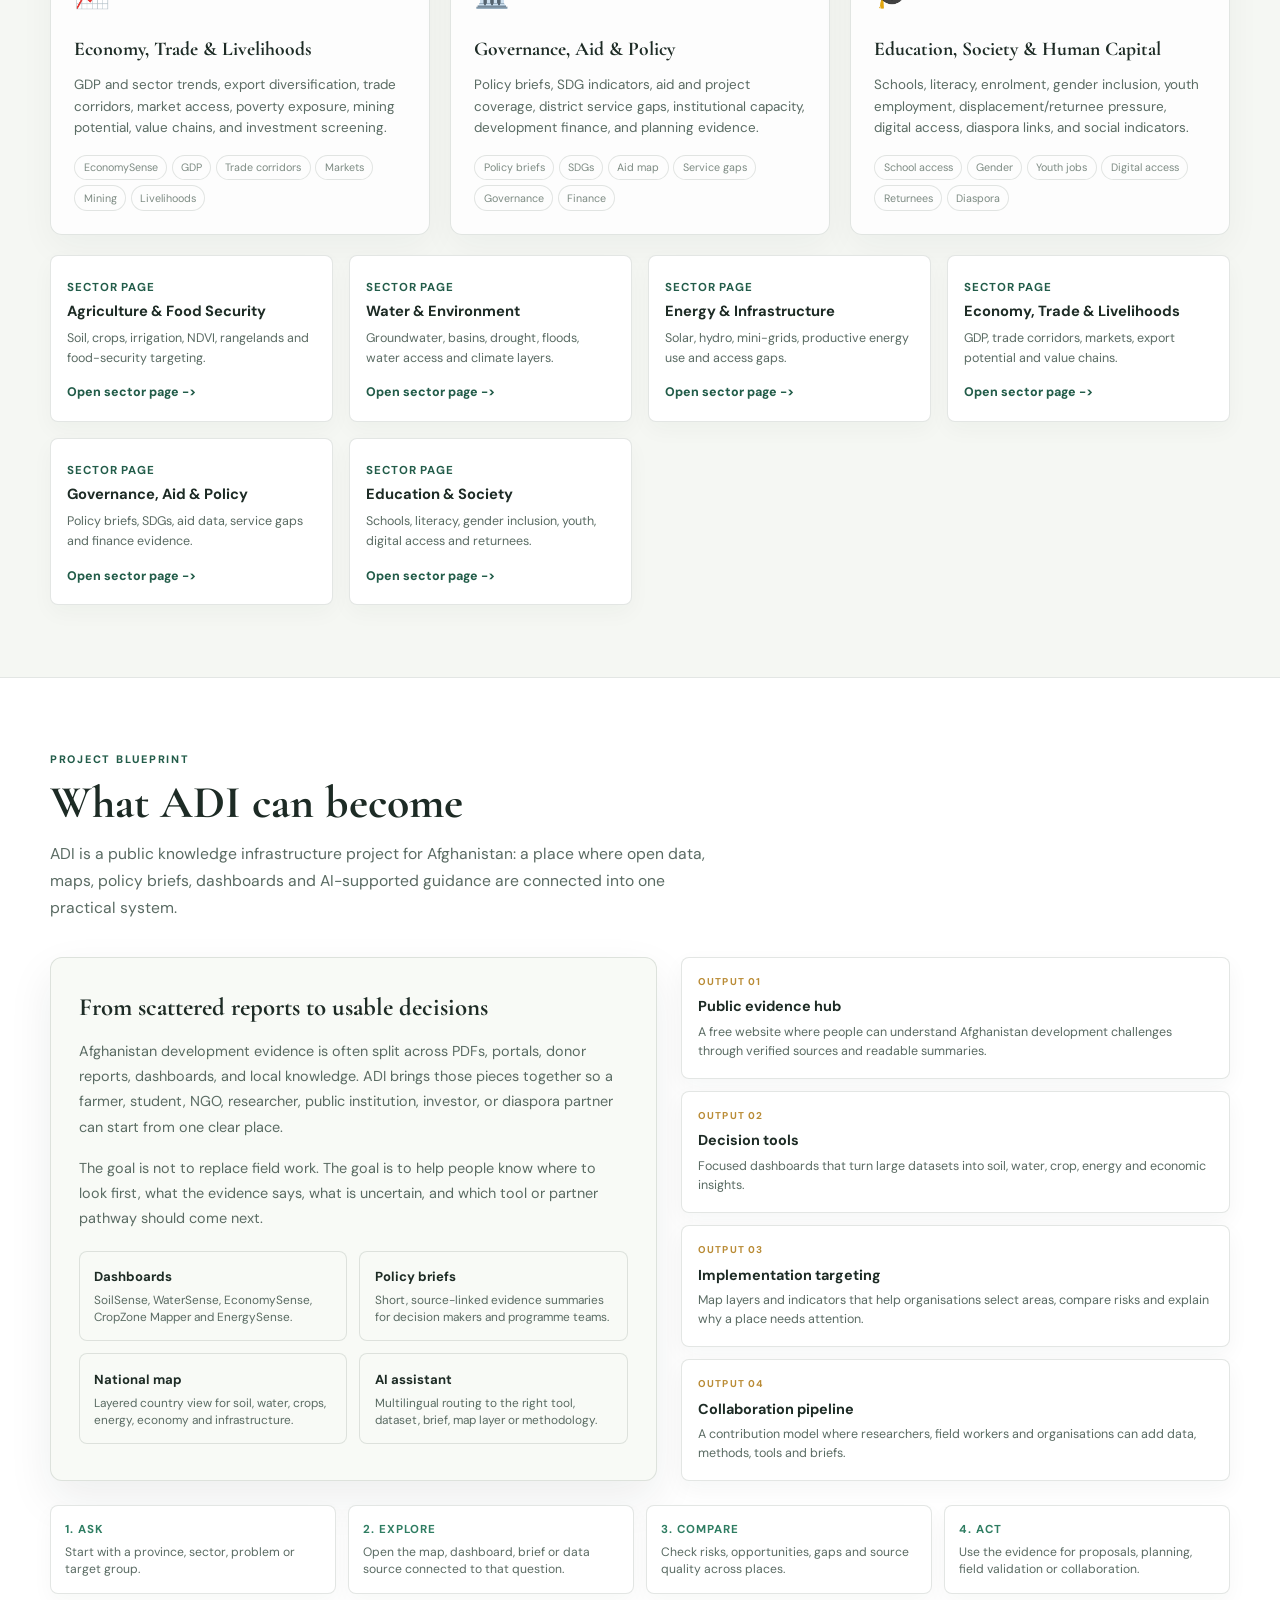
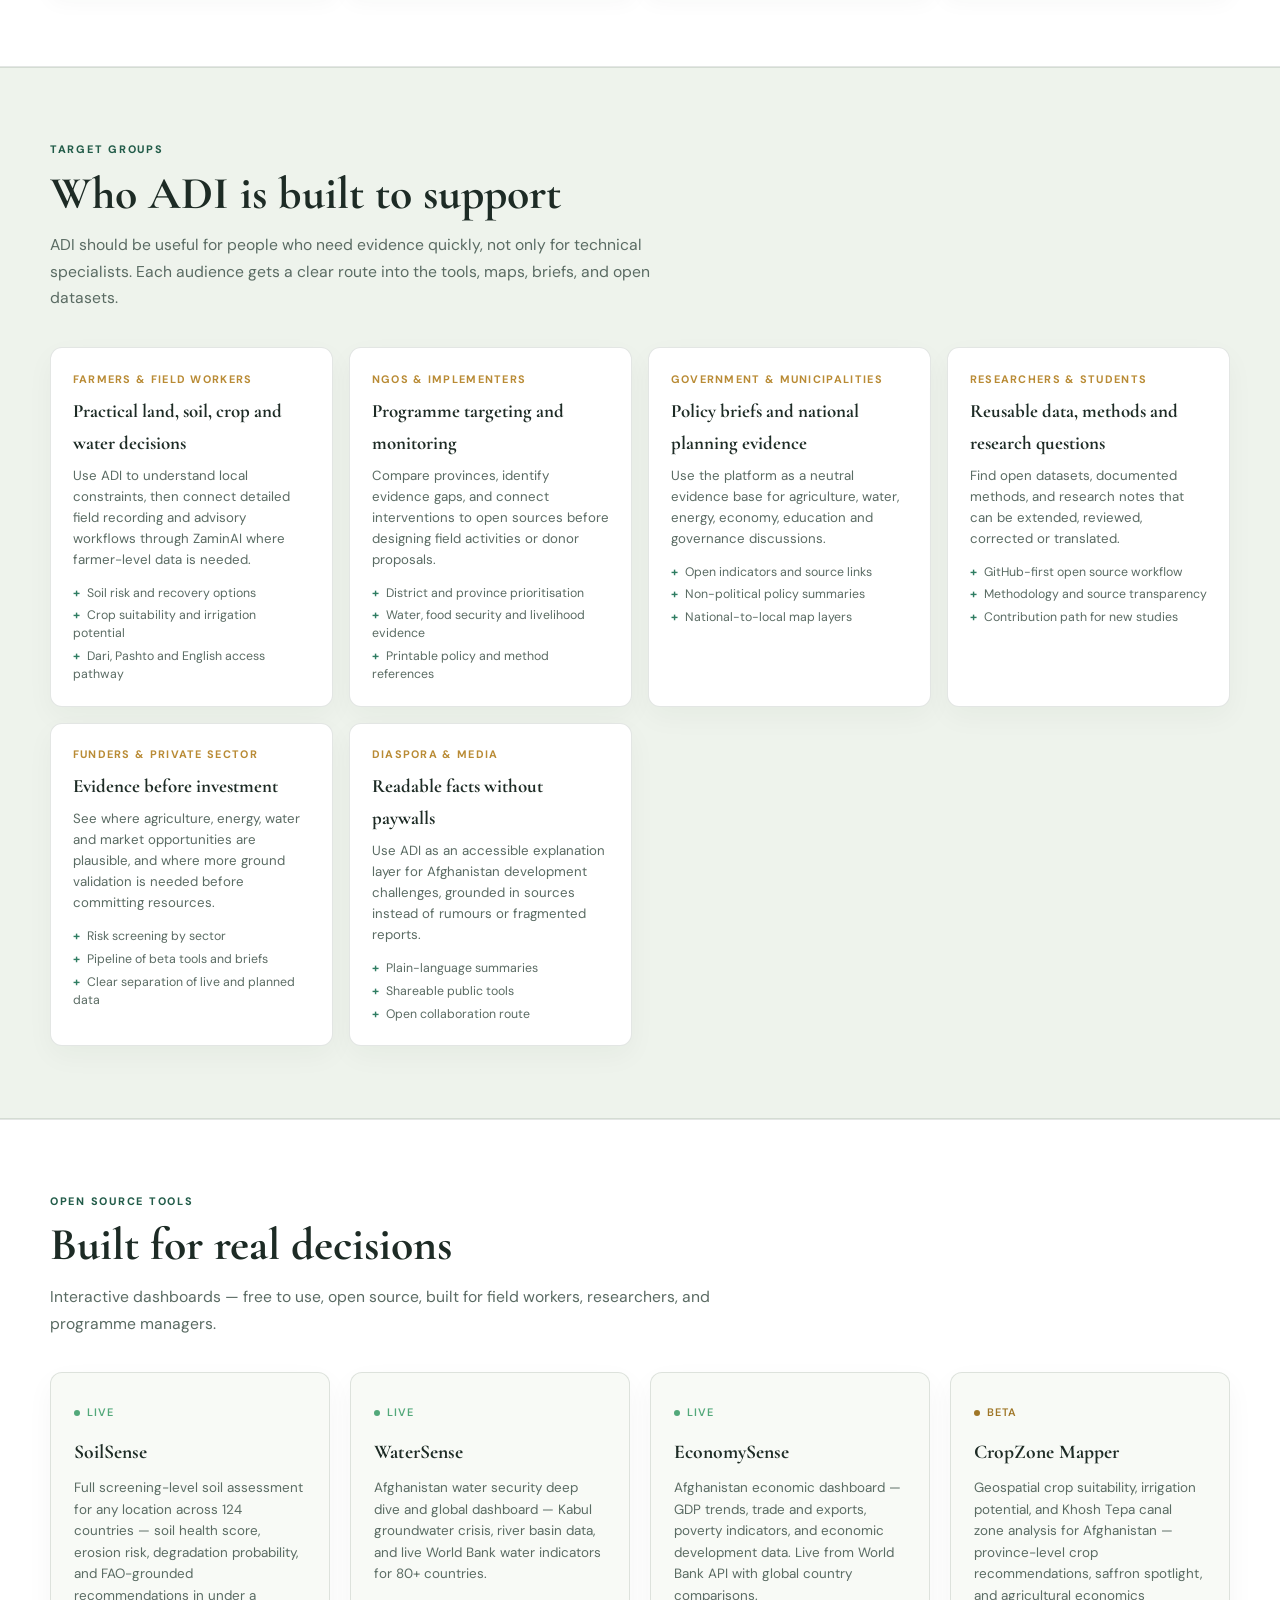
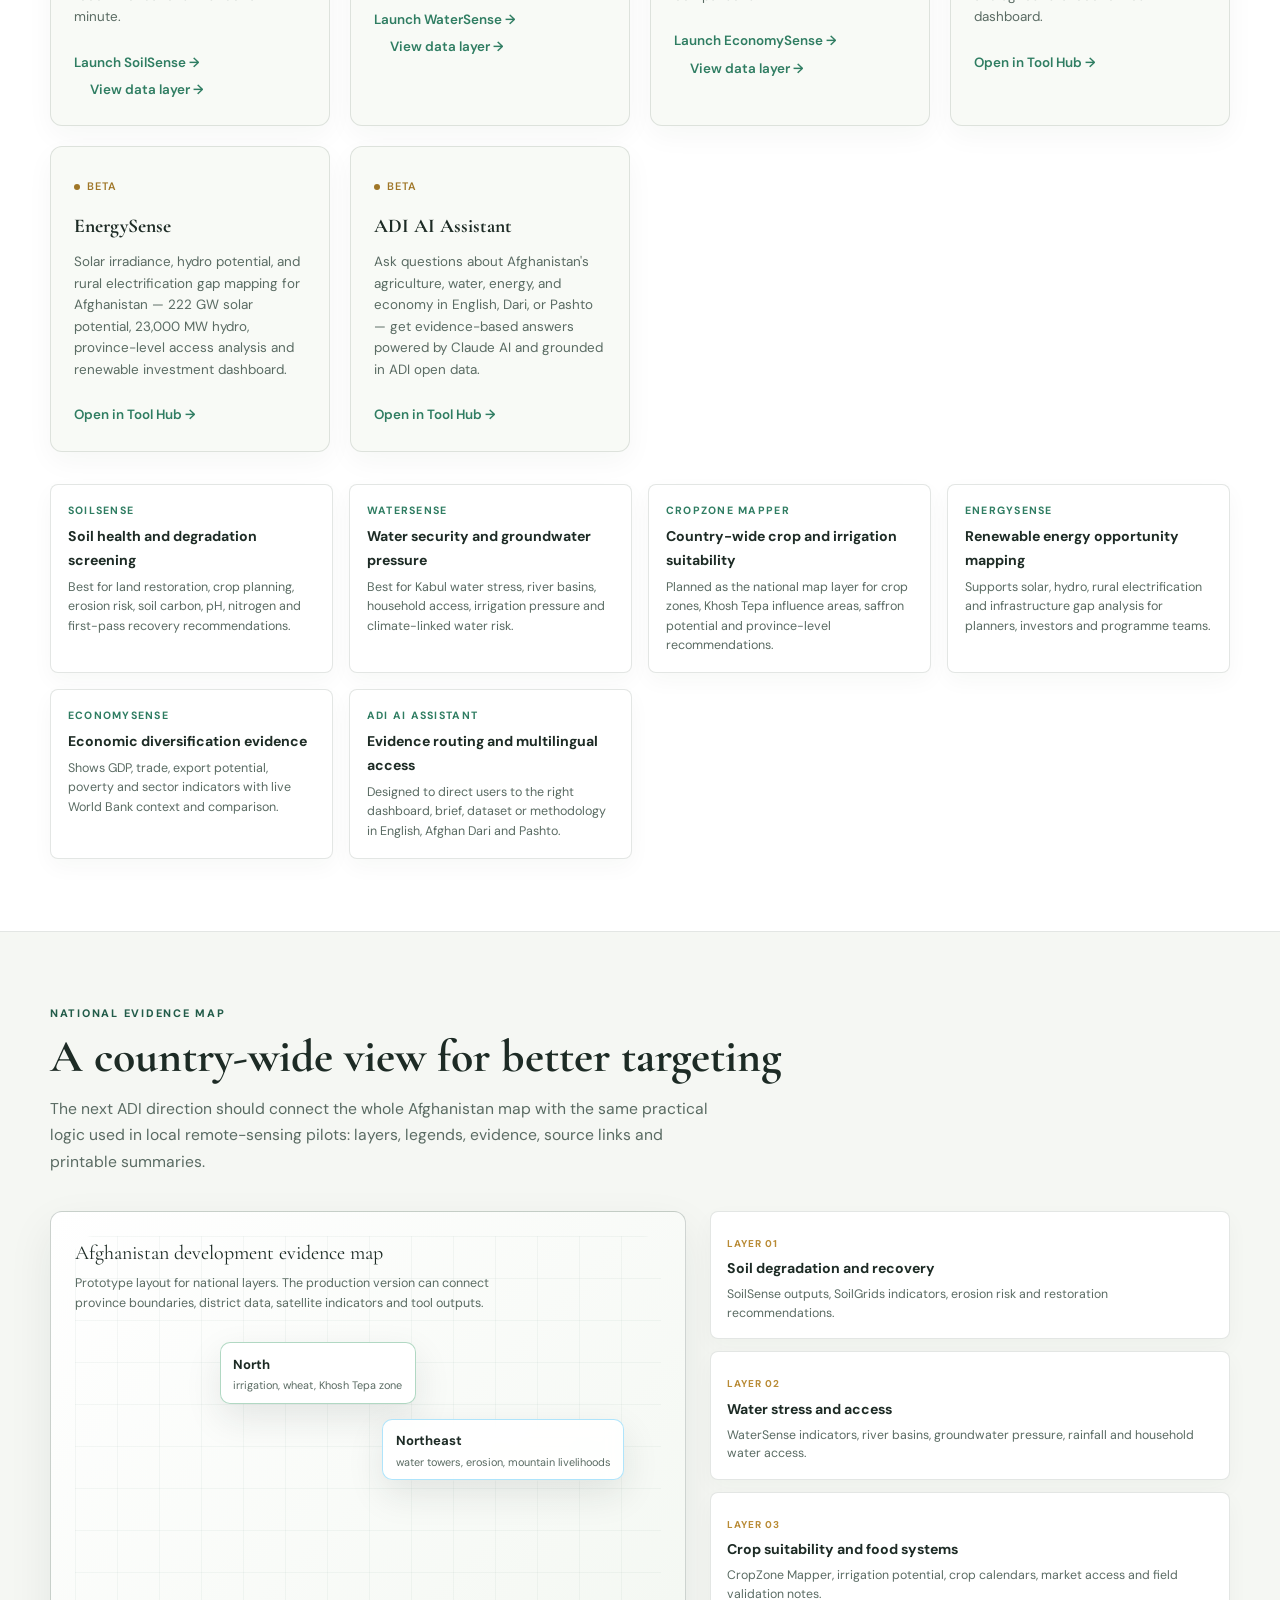
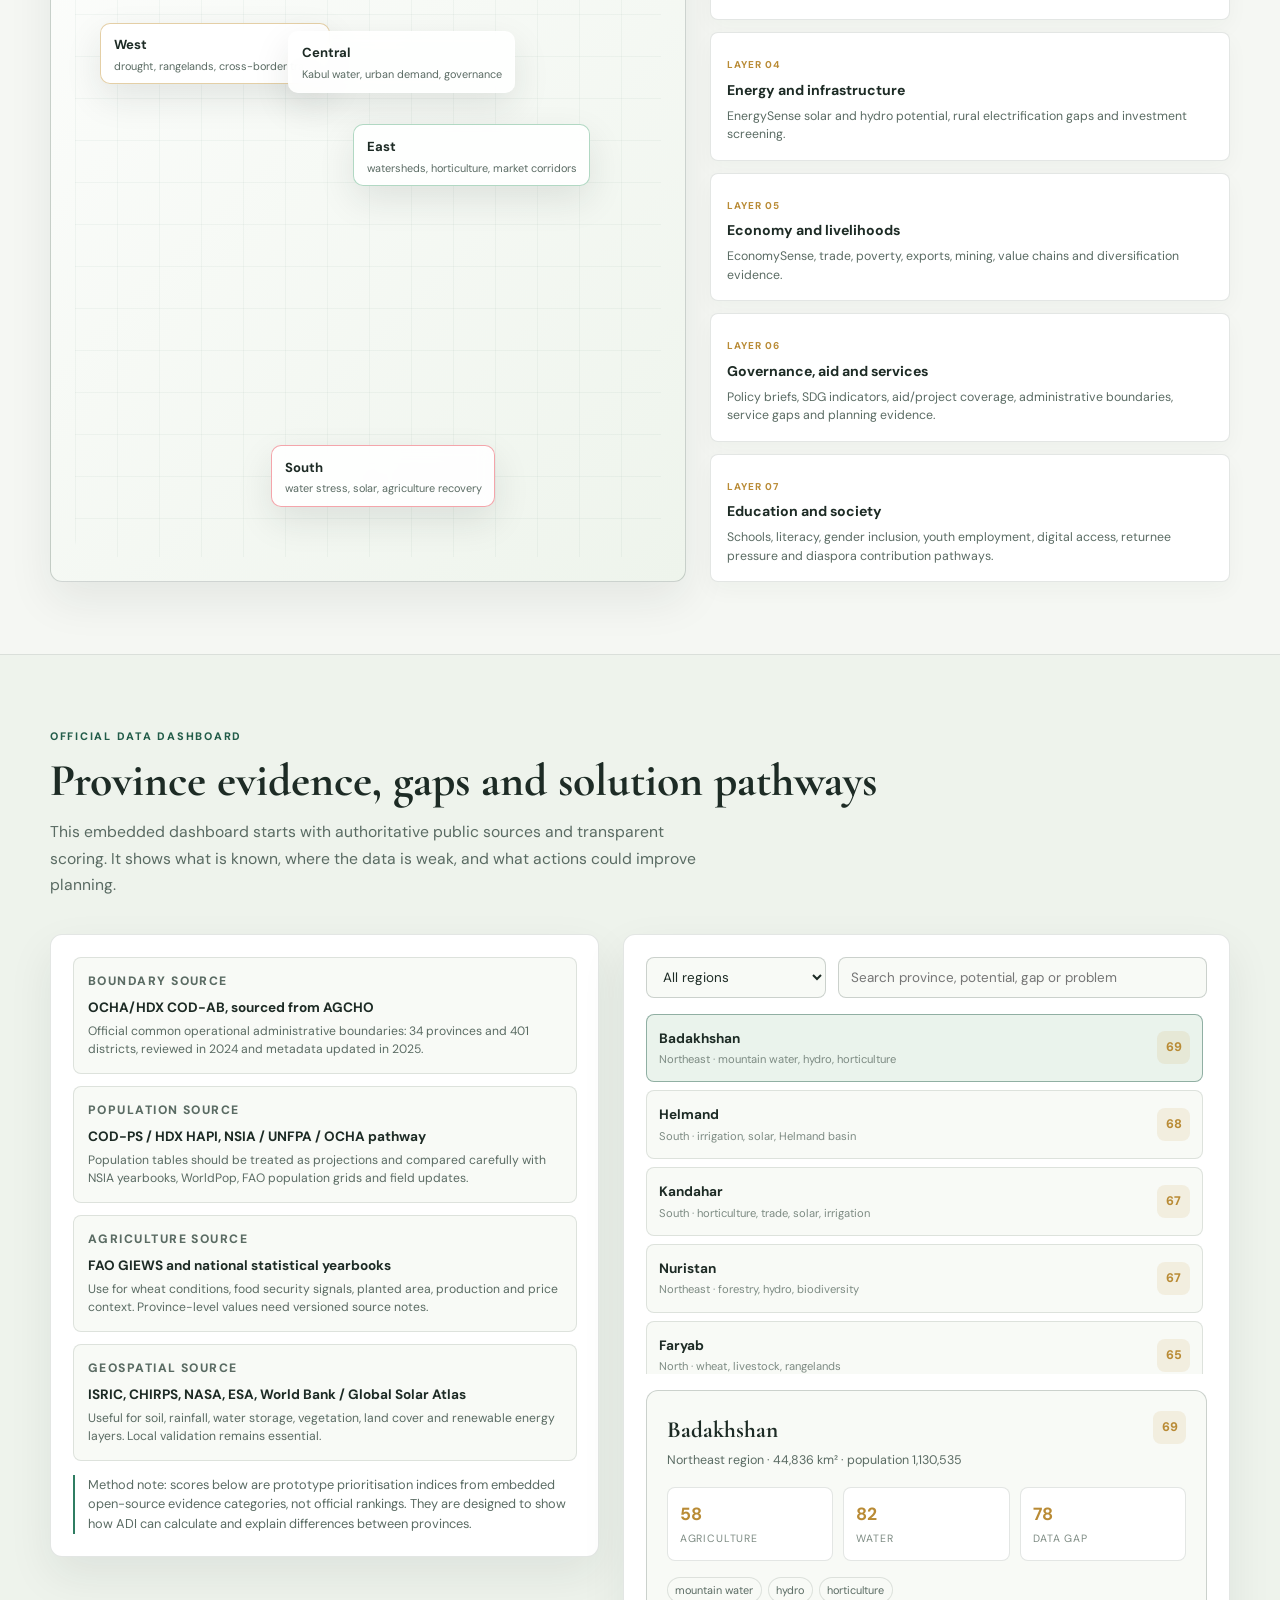
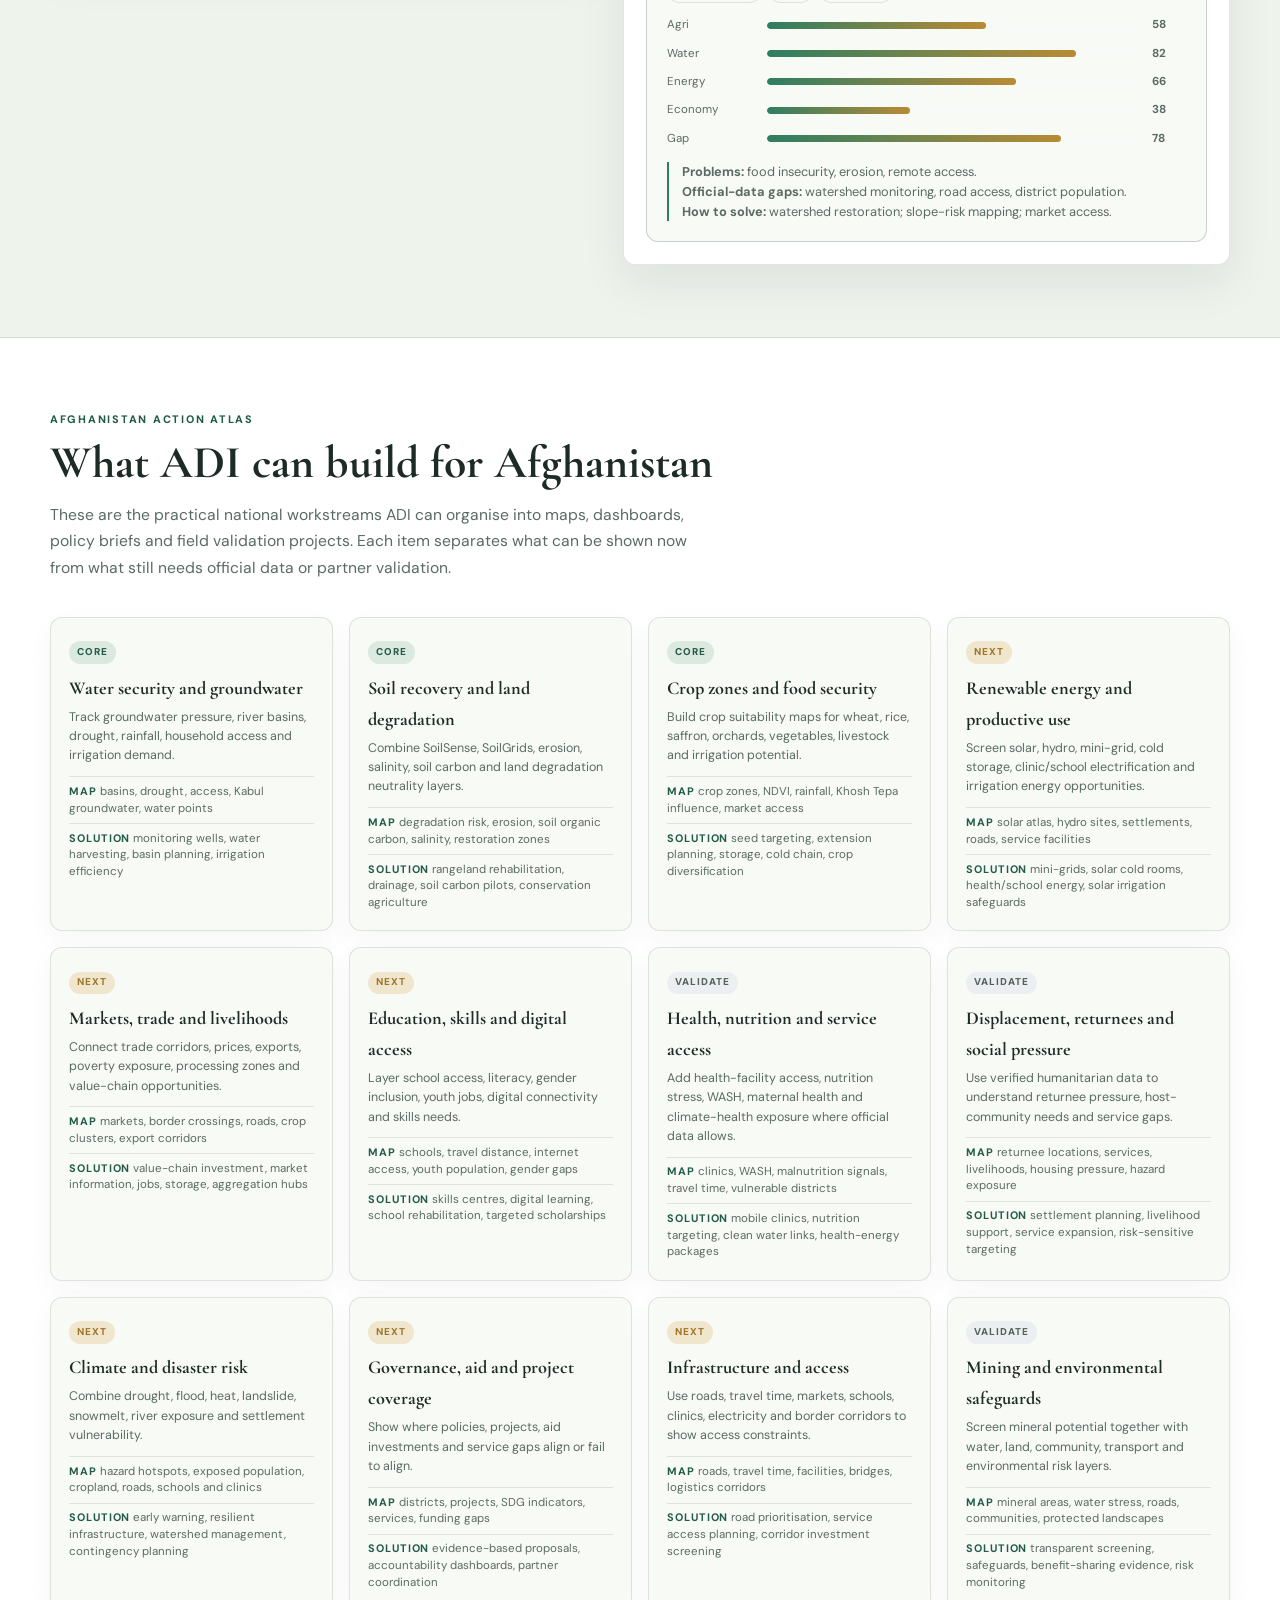
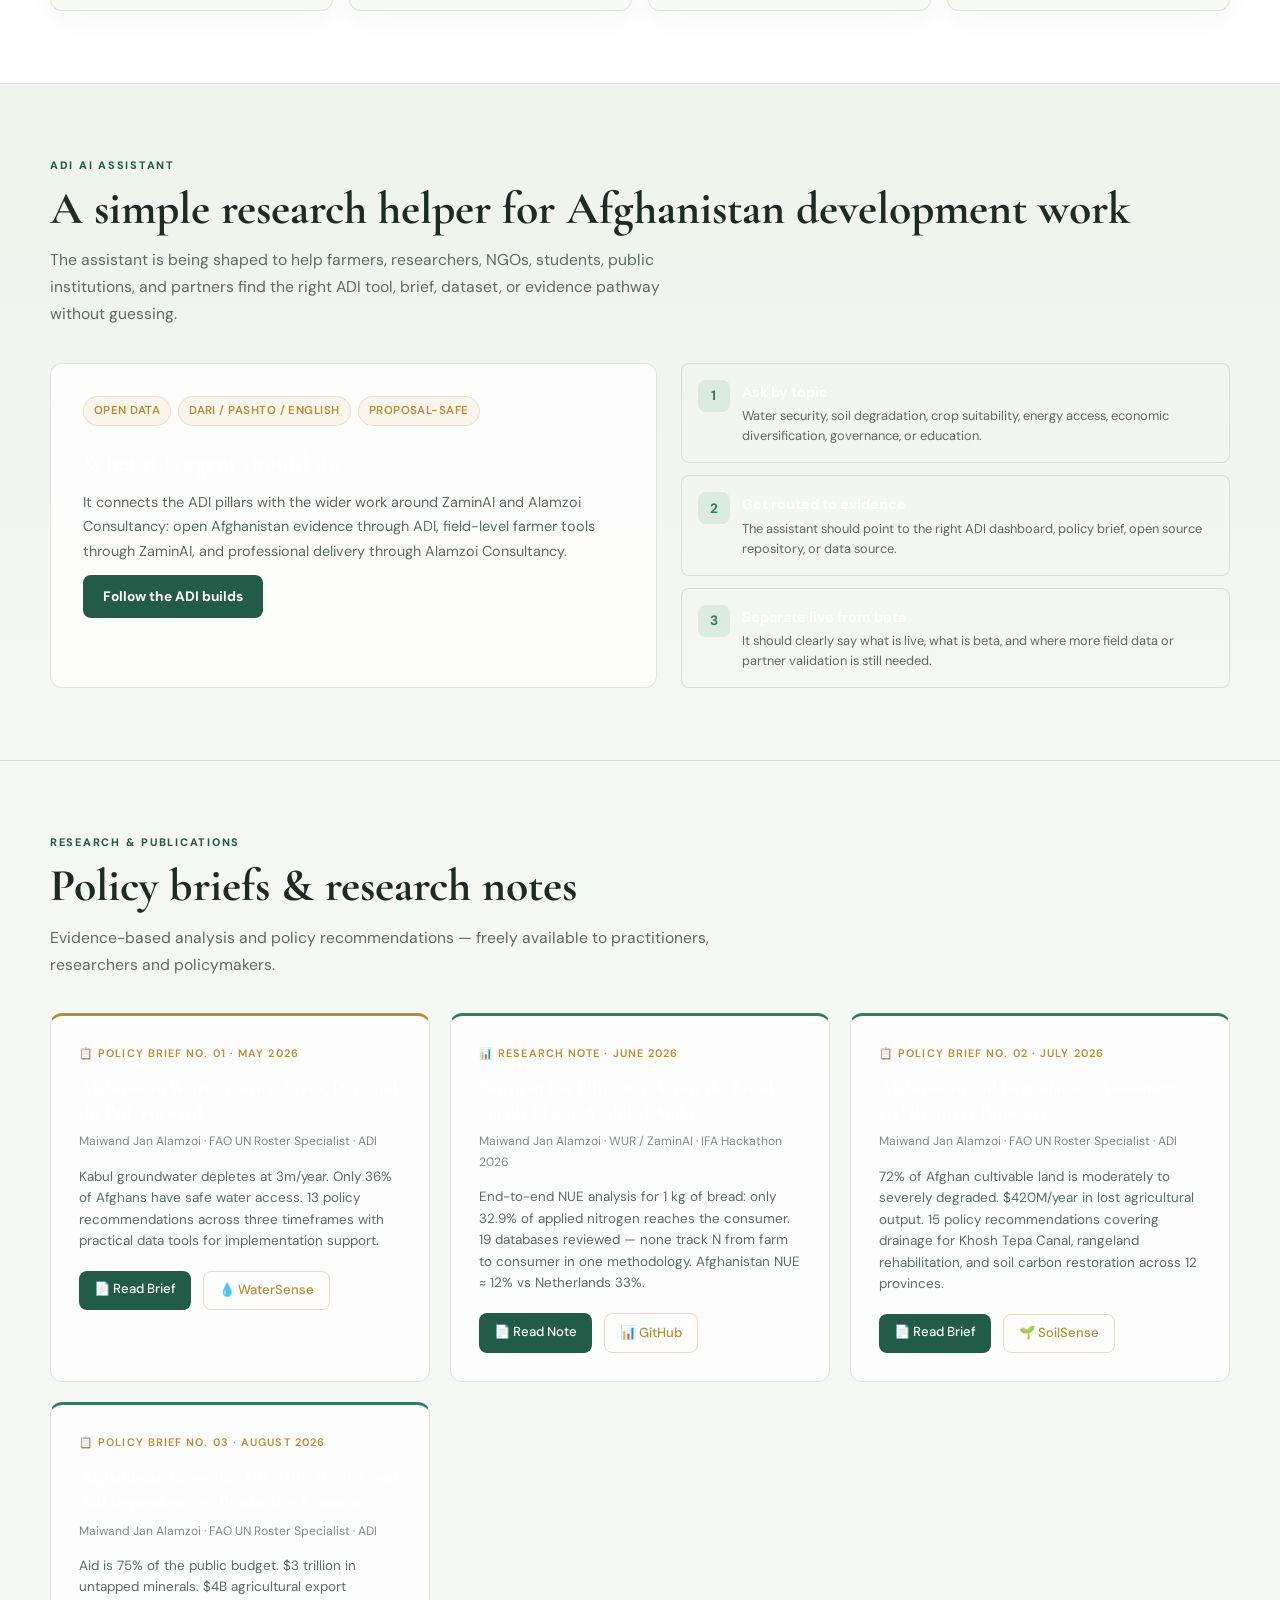
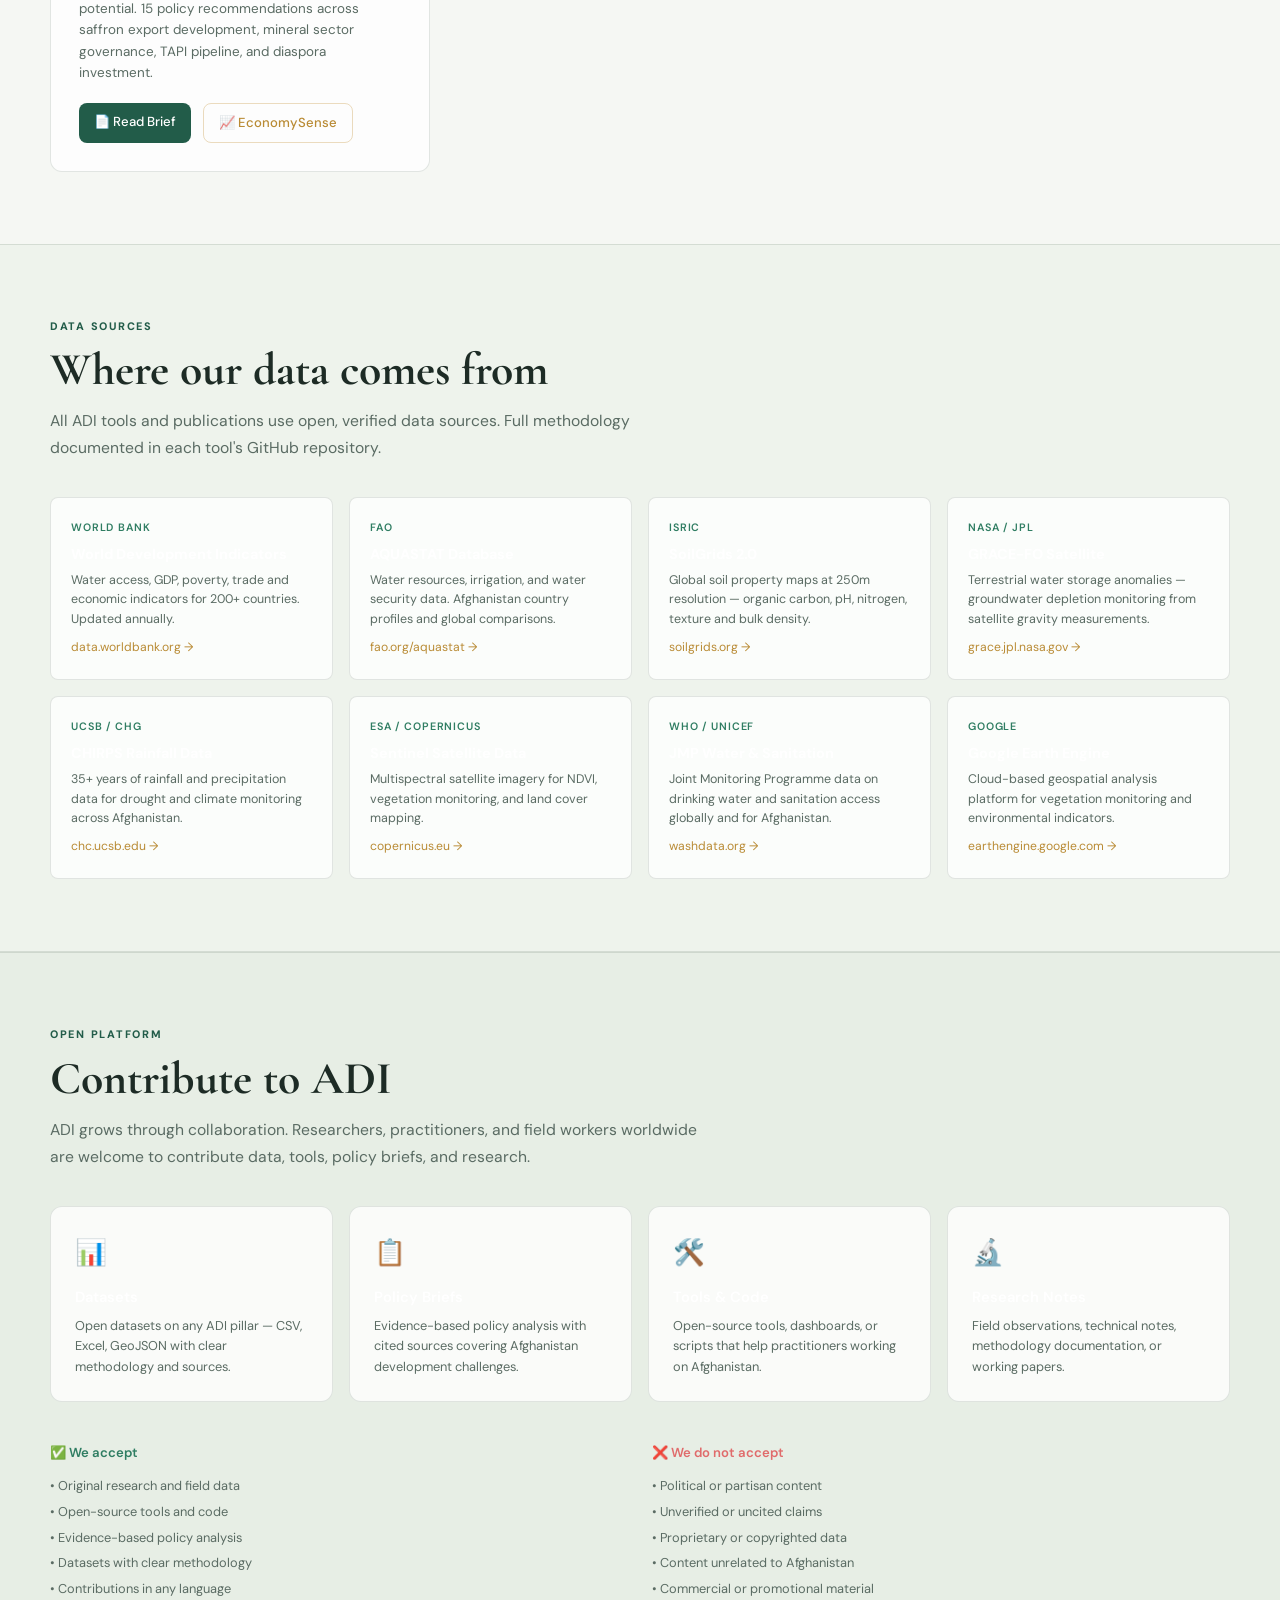
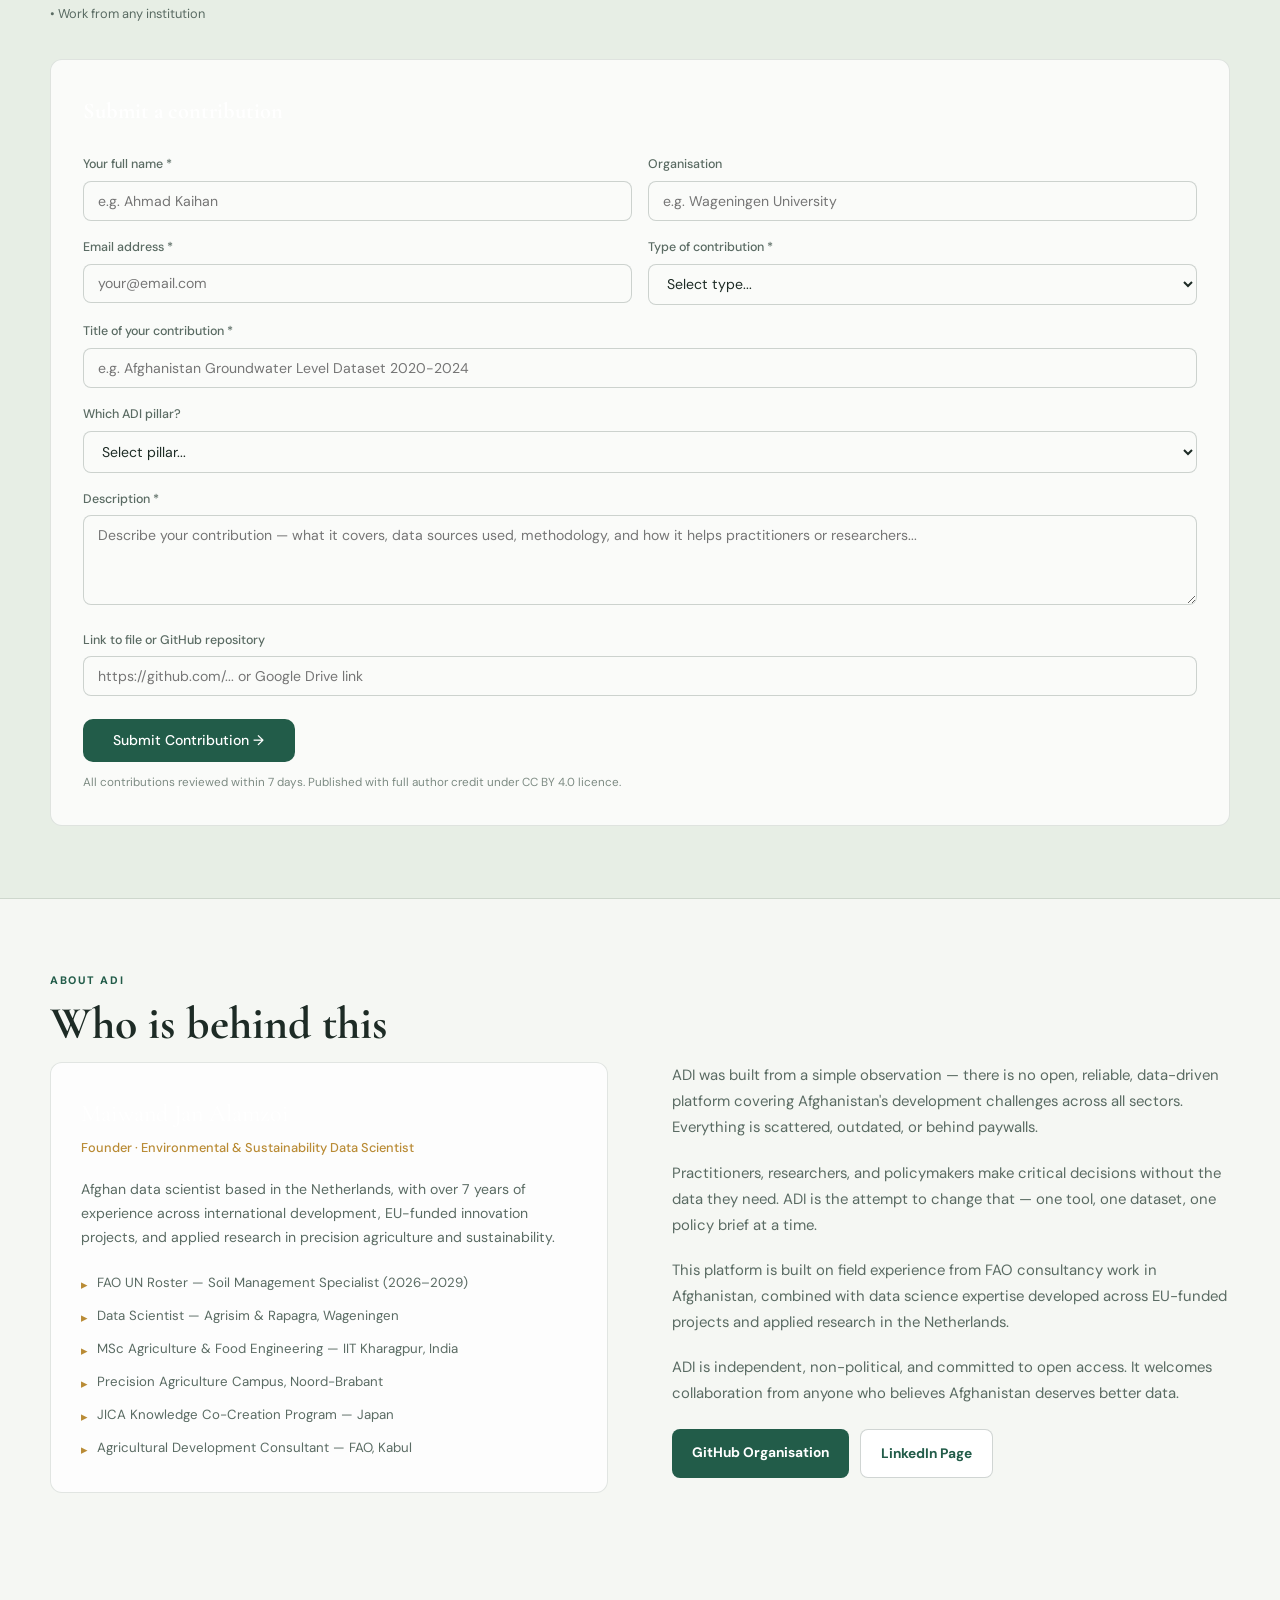
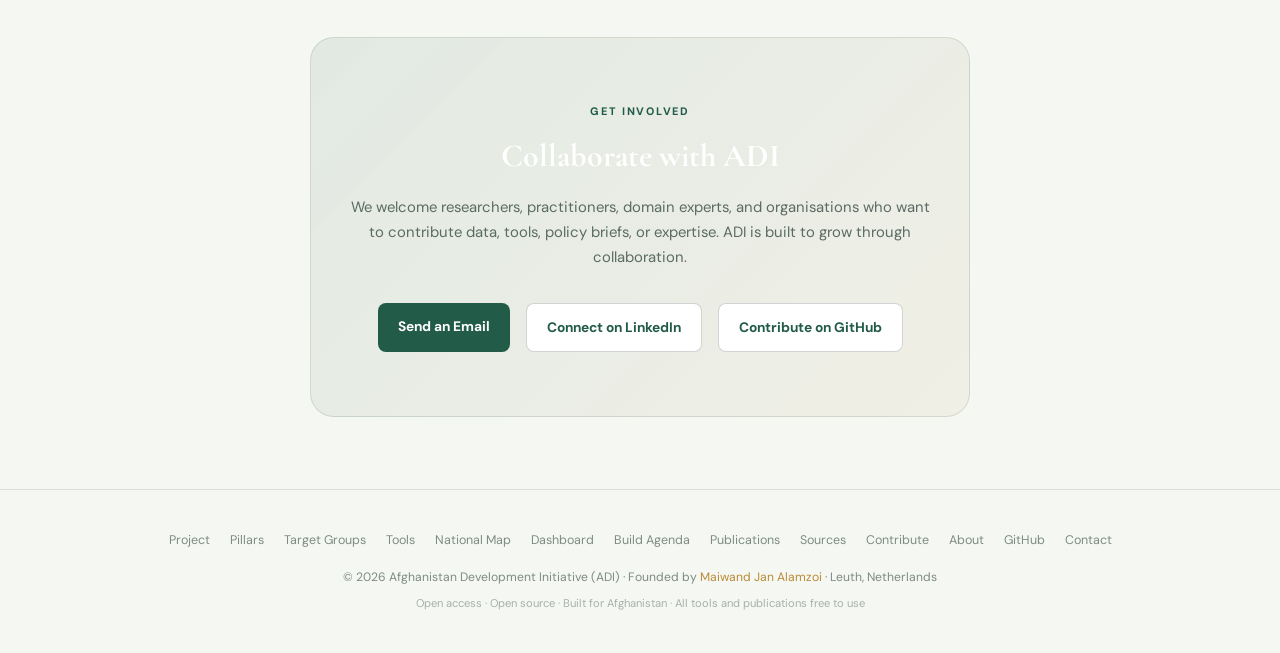
==== commit 1c77f13e: "Split ADI sectors into simple dedicated pages" ====
--- a/index.html
+++ b/index.html
@@ -78,6 +78,7 @@
 .solution-card h4{font-size:.92rem;color:var(--text);margin-bottom:.35rem}
 .solution-card p{font-size:.78rem;color:var(--text-m);line-height:1.55;margin-bottom:.55rem}
 .solution-card b{color:var(--green);font-size:.72rem;text-transform:uppercase;letter-spacing:.08em}
+.solution-card a{display:inline-flex;margin-top:.35rem;color:var(--green);font-size:.78rem;font-weight:800;text-decoration:none}
 
 /* PROJECT BLUEPRINT */
 .blueprint-sec{background:var(--white);border-top:1px solid var(--border);border-bottom:1px solid var(--border)}
@@ -371,6 +372,7 @@
   <ul class="nav-links">
     <li><a href="#project">Project</a></li>
     <li><a href="#pillars" data-i18n="nav.pillars">Pillars</a></li>
+    <li><a href="sectors/">Sectors</a></li>
     <li><a href="#target-groups">Groups</a></li>
     <li><a href="#tools" data-i18n="nav.tools">Tools</a></li>
     <li><a href="tools/">Tool Hub</a></li>
@@ -399,6 +401,7 @@
 <div class="mobile-nav" id="mobileNav">
   <a href="#project" onclick="toggleMenu()">Project</a>
   <a href="#pillars" onclick="toggleMenu()" data-i18n="nav.pillars">Pillars</a>
+  <a href="sectors/" onclick="toggleMenu()">Sectors</a>
   <a href="#target-groups" onclick="toggleMenu()">Target Groups</a>
   <a href="#tools" onclick="toggleMenu()" data-i18n="nav.tools">Tools</a>
   <a href="tools/" onclick="toggleMenu()">Tool Hub</a>
@@ -450,12 +453,12 @@
       <div class="pillar" style="--accent:#c4943a"><div class="pillar-icon">🎓</div><h3 data-i18n="p6.title">Education, Society & Human Capital</h3><p data-i18n="p6.desc">Schools, literacy, enrolment, gender inclusion, youth employment, displacement/returnee pressure, digital access, diaspora links, and social indicators.</p><div class="ptags"><span class="ptag" data-i18n="p6.t1">School access</span><span class="ptag" data-i18n="p6.t2">Gender</span><span class="ptag" data-i18n="p6.t3">Youth jobs</span><span class="ptag">Digital access</span><span class="ptag">Returnees</span><span class="ptag" data-i18n="p6.t4">Diaspora</span></div></div>
     </div>
     <div class="solution-grid">
-      <div class="solution-card"><b>Agriculture solution</b><h4>Where should agriculture support go first?</h4><p>Combine soil, rainfall, irrigation, crop suitability and food-security signals to prioritise seed, irrigation, storage, extension and market support.</p></div>
-      <div class="solution-card"><b>Water solution</b><h4>Where are water risks most urgent?</h4><p>Map groundwater stress, drought, floods, river basins and household access to guide basin planning, water harvesting and monitoring points.</p></div>
-      <div class="solution-card"><b>Energy solution</b><h4>Where can renewable energy unlock services?</h4><p>Screen solar, hydro, roads, settlements and productive-use demand to identify mini-grid, cold-chain, clinic, school and irrigation energy opportunities.</p></div>
-      <div class="solution-card"><b>Economy solution</b><h4>Which value chains can create livelihoods?</h4><p>Compare trade corridors, markets, exports, crops, mining and poverty exposure to select realistic investment and job-creation pathways.</p></div>
-      <div class="solution-card"><b>Policy solution</b><h4>Where are aid and service gaps?</h4><p>Connect policy briefs, SDGs, aid coverage, district indicators and finance data so planners can justify programmes with evidence.</p></div>
-      <div class="solution-card"><b>Education solution</b><h4>Where are human-capital gaps blocking development?</h4><p>Layer schools, literacy, gender, youth jobs, digital access and returnee pressure to target education, skills and social programmes.</p></div>
+      <div class="solution-card"><b>Sector page</b><h4>Agriculture & Food Security</h4><p>Soil, crops, irrigation, NDVI, rangelands and food-security targeting.</p><a href="sectors/agriculture-food-security.html">Open sector page -></a></div>
+      <div class="solution-card"><b>Sector page</b><h4>Water & Environment</h4><p>Groundwater, basins, drought, floods, water access and climate layers.</p><a href="sectors/water-environment.html">Open sector page -></a></div>
+      <div class="solution-card"><b>Sector page</b><h4>Energy & Infrastructure</h4><p>Solar, hydro, mini-grids, productive energy use and access gaps.</p><a href="sectors/energy-infrastructure.html">Open sector page -></a></div>
+      <div class="solution-card"><b>Sector page</b><h4>Economy, Trade & Livelihoods</h4><p>GDP, trade corridors, markets, export potential and value chains.</p><a href="sectors/economy-trade-livelihoods.html">Open sector page -></a></div>
+      <div class="solution-card"><b>Sector page</b><h4>Governance, Aid & Policy</h4><p>Policy briefs, SDGs, aid data, service gaps and finance evidence.</p><a href="sectors/governance-aid-policy.html">Open sector page -></a></div>
+      <div class="solution-card"><b>Sector page</b><h4>Education & Society</h4><p>Schools, literacy, gender inclusion, youth, digital access and returnees.</p><a href="sectors/education-society.html">Open sector page -></a></div>
     </div>
   </div>
 </section>
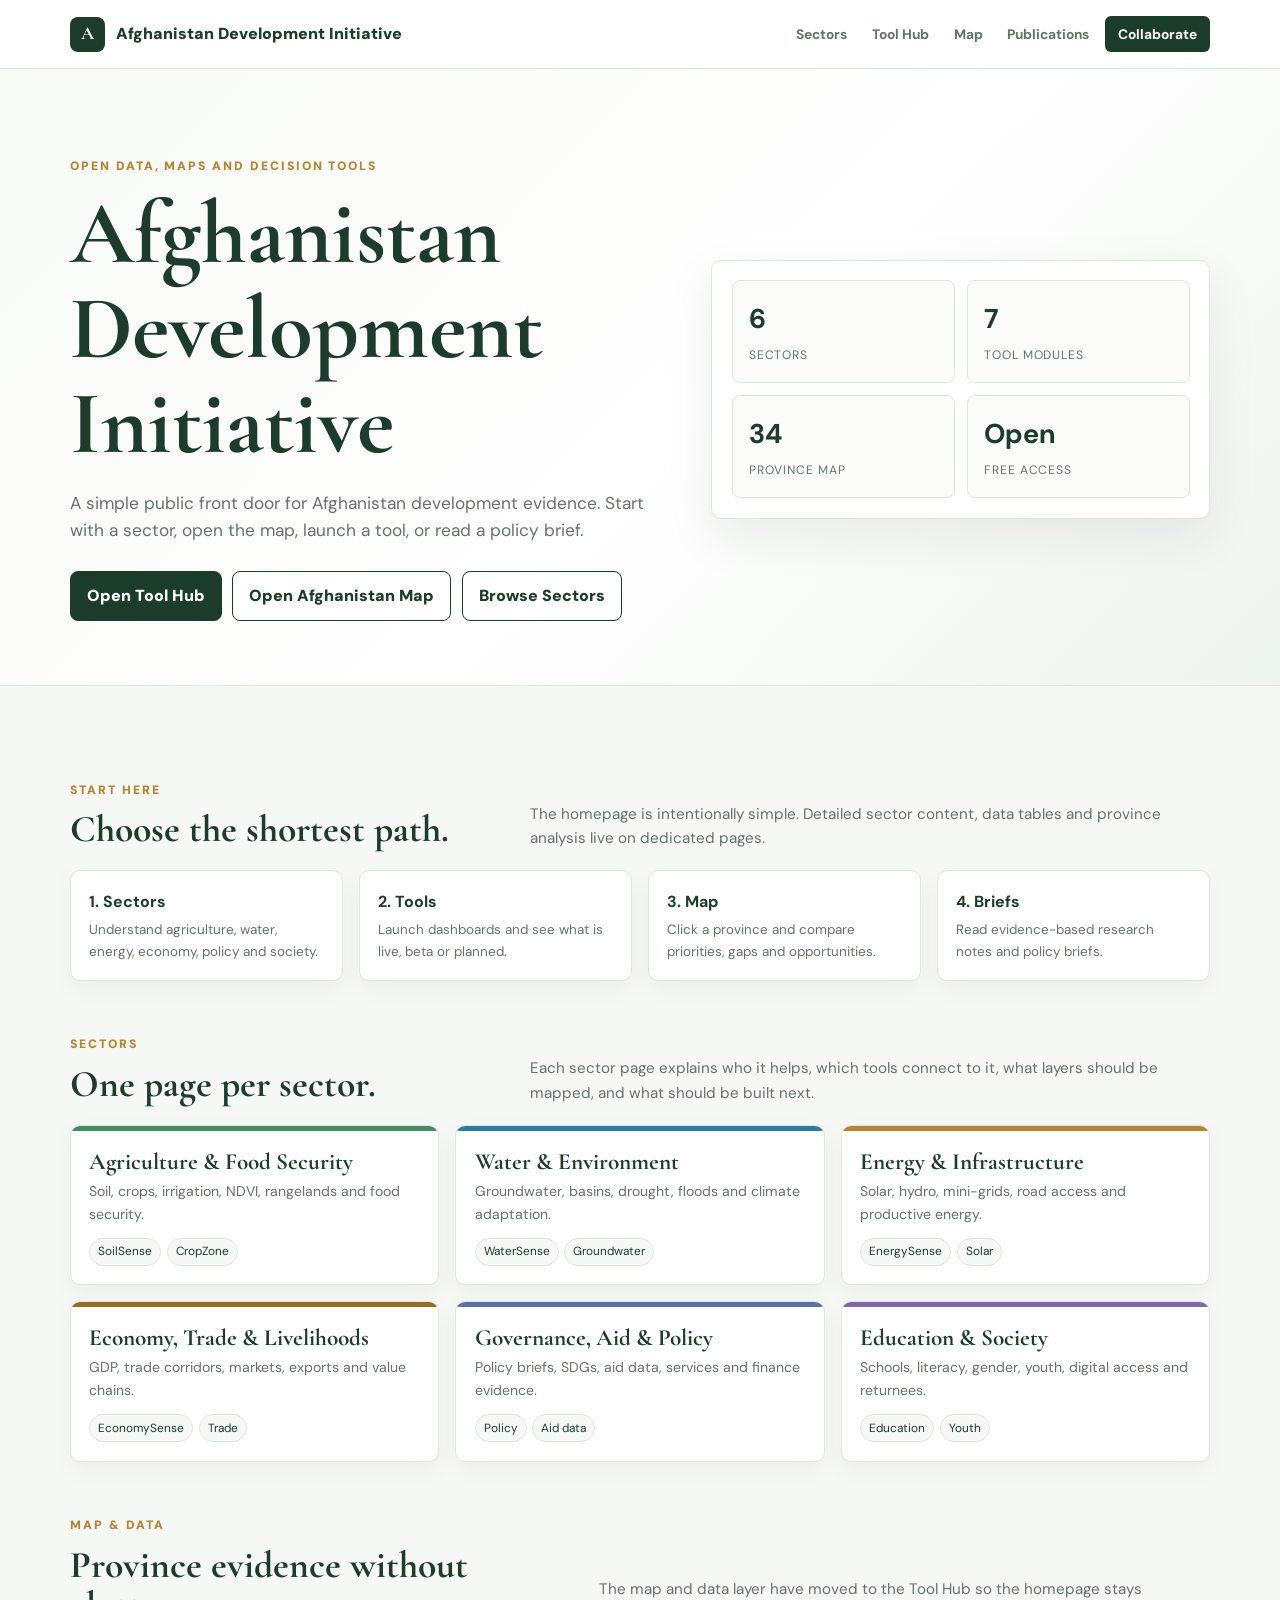
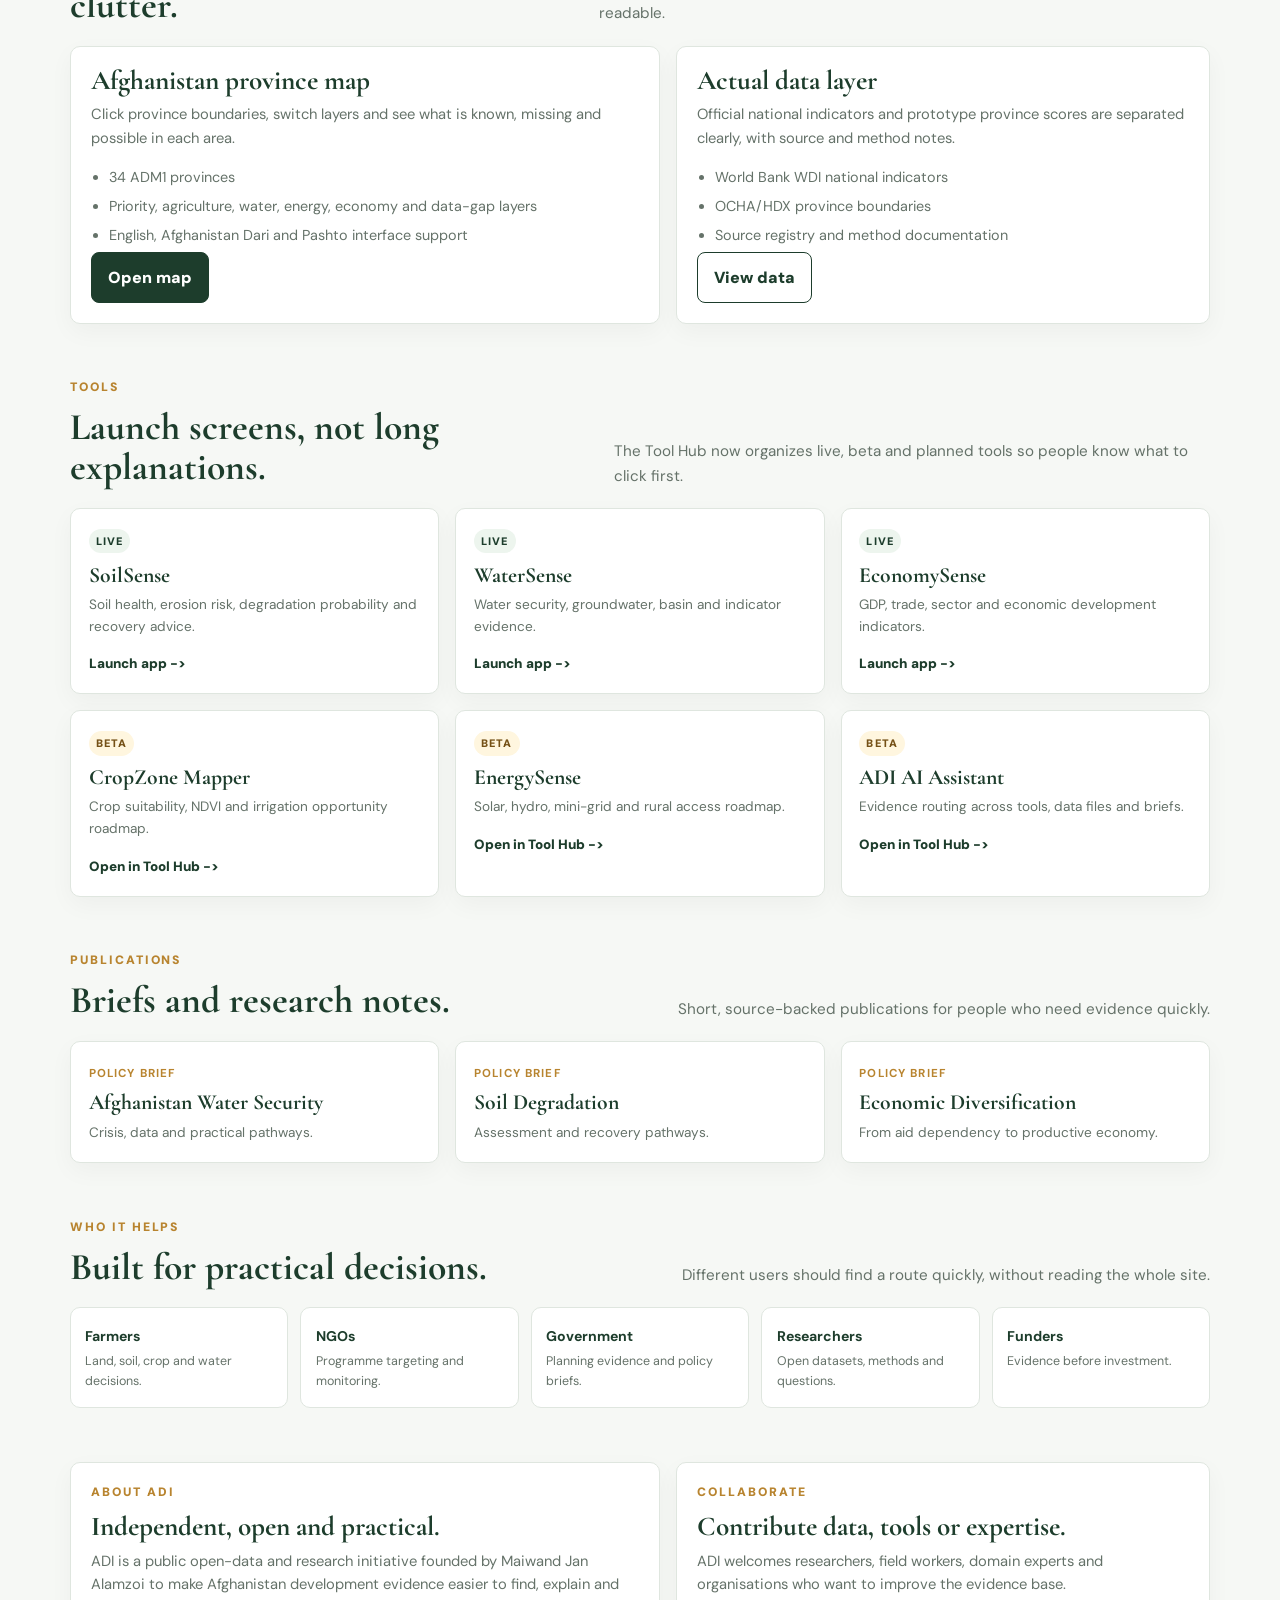
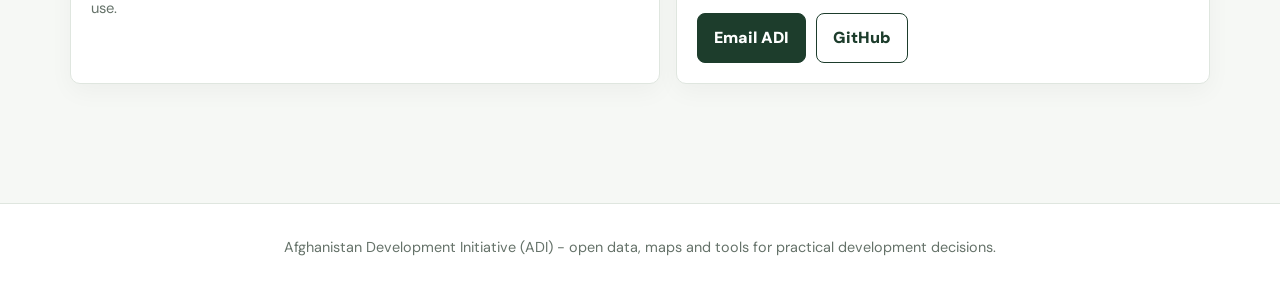
==== commit 1022bf0f: "Redesign ADI homepage as simple front door" ====
--- a/index.html
+++ b/index.html
@@ -3,1169 +3,216 @@
 <head>
 <meta charset="UTF-8">
 <meta name="viewport" content="width=device-width, initial-scale=1.0">
-<title>Afghanistan Development Initiative (ADI) — Open Data & Research Platform</title>
-<meta name="description" content="ADI is an independent, open-access research and data platform covering Afghanistan's development challenges across agriculture, water, energy, economy, governance and education.">
-<link href="https://fonts.googleapis.com/css2?family=Cormorant+Garamond:wght@400;500;600;700&family=DM+Sans:wght@300;400;500;600&display=swap" rel="stylesheet">
+<title>Afghanistan Development Initiative (ADI)</title>
+<meta name="description" content="Afghanistan Development Initiative is an open data, map, research and decision-tool hub for Afghanistan development planning.">
+<link href="https://fonts.googleapis.com/css2?family=Cormorant+Garamond:wght@500;600;700&family=DM+Sans:wght@400;500;600;700&display=swap" rel="stylesheet">
 <style>
-:root{--bg:#f5f7f3;--bg2:#eef3ec;--bg3:#e7eee5;--green:#225c49;--green-l:#2f7d62;--green-pale:#dce9df;--gold:#9f7627;--gold-l:#b98b35;--gold-pale:#f0e6ce;--text:#1d2b25;--text-m:#5a6b63;--text-d:#7d8b83;--white:#ffffff;--border:rgba(24,49,39,0.12);--border2:rgba(24,49,39,0.2);--card:rgba(255,255,255,0.78);--card-h:rgba(255,255,255,0.96);--r:8px;--r2:12px;--shadow:0 18px 45px rgba(29,43,37,.08)}
-*{margin:0;padding:0;box-sizing:border-box}
+:root{--green:#1d3d2c;--green2:#2f6b4f;--gold:#b8842f;--ink:#17231d;--muted:#657269;--line:#dfe6df;--soft:#f6f8f5;--white:#fff;--shadow:0 18px 50px rgba(24,34,29,.08)}
+*{box-sizing:border-box;margin:0;padding:0}
 html{scroll-behavior:smooth}
-body{font-family:'DM Sans',sans-serif;background:var(--bg);color:var(--text);line-height:1.7;overflow-x:hidden}
-::-webkit-scrollbar{width:4px}::-webkit-scrollbar-track{background:var(--bg)}::-webkit-scrollbar-thumb{background:var(--green);border-radius:2px}
-
-/* NAV */
-nav{position:fixed;top:0;width:100%;z-index:1000;height:64px;display:flex;align-items:center;justify-content:space-between;padding:0 2.5rem;background:rgba(255,255,255,0.92);backdrop-filter:blur(18px);border-bottom:1px solid var(--border);box-shadow:0 10px 30px rgba(29,43,37,.06)}
-.logo{display:flex;align-items:center;gap:10px;text-decoration:none}
-.logo-mark{width:32px;height:32px;background:var(--green);border-radius:8px;display:flex;align-items:center;justify-content:center;font-family:'Cormorant Garamond',serif;font-weight:700;font-size:1.1rem;color:var(--white)}
-.logo-text{font-family:'Cormorant Garamond',serif;font-size:1.15rem;font-weight:600;color:var(--white)}
-.logo-sub{font-size:.68rem;color:var(--text-m);font-weight:400}
-.nav-links{display:flex;gap:.15rem;list-style:none;align-items:center}
-.nav-links a{color:var(--text-m);text-decoration:none;font-size:.82rem;font-weight:500;padding:.4rem .7rem;border-radius:6px;transition:all .2s}
-.nav-links a:hover{color:var(--gold-l);background:var(--card)}
-.nav-cta{background:var(--green)!important;color:var(--white)!important;padding:.4rem .9rem!important;border-radius:8px!important}
-.hamburger{display:none;flex-direction:column;gap:5px;cursor:pointer;padding:4px}
-.hamburger span{width:22px;height:2px;background:var(--text-m);border-radius:1px}
-.mobile-nav{display:none;position:fixed;top:64px;left:0;right:0;background:rgba(255,255,255,.98);border-bottom:1px solid var(--border);padding:1rem;z-index:999;flex-direction:column;gap:.2rem}
-.mobile-nav.open{display:flex}
-.mobile-nav a{color:var(--text-m);text-decoration:none;font-size:.9rem;padding:.6rem 1rem;border-radius:8px;display:block;transition:all .2s}
-.mobile-nav a:hover{color:var(--gold-l);background:var(--card)}
-
-/* ANNOUNCE */
-.announce{background:#1d2b25;border-bottom:1px solid rgba(255,255,255,.12);padding:.55rem 2rem;text-align:center;font-size:.78rem;color:rgba(255,255,255,.74)}
-.announce a{color:var(--gold-l);text-decoration:none;font-weight:500}
-
-/* HERO */
-.hero{min-height:82vh;display:flex;align-items:center;justify-content:center;text-align:left;padding:7rem 2rem 4rem;position:relative;overflow:hidden}
-.hero-bg{position:absolute;inset:0;background:linear-gradient(135deg,#f8faf6 0%,#edf3ea 52%,#f5efe0 100%);z-index:0}
-.hero-grid{position:absolute;inset:0;background-image:linear-gradient(rgba(34,92,73,.055) 1px,transparent 1px),linear-gradient(90deg,rgba(34,92,73,.055) 1px,transparent 1px);background-size:56px 56px;z-index:0}
-.hero-content{position:relative;z-index:1;max-width:1060px;width:100%;display:grid;grid-template-columns:minmax(0,1.1fr) minmax(320px,.9fr);gap:2rem;align-items:center}
-.hero-badge{display:inline-flex;align-items:center;gap:8px;background:rgba(34,92,73,.08);border:1px solid rgba(34,92,73,.18);color:var(--green);font-size:.7rem;font-weight:700;letter-spacing:.12em;text-transform:uppercase;padding:.4rem 1.1rem;border-radius:999px;margin-bottom:1.4rem;animation:fadeUp .7s ease both;width:max-content}
-.hero-badge::before{content:'';width:6px;height:6px;border-radius:50%;background:var(--green-l);animation:blink 2s infinite}
-.hero h1{font-family:'Cormorant Garamond',serif;font-size:clamp(3rem,7vw,5.5rem);font-weight:700;line-height:1.02;color:var(--text);margin-bottom:1.25rem;animation:fadeUp .7s .1s ease both}
-.hero h1 em{font-style:normal;color:var(--gold-l)}
-.hero p{font-size:clamp(.98rem,2vw,1.15rem);color:var(--text-m);max-width:620px;margin:0 0 2rem;font-weight:400;animation:fadeUp .7s .2s ease both}
-.hero-btns{display:flex;gap:.75rem;justify-content:flex-start;flex-wrap:wrap;animation:fadeUp .7s .3s ease both}
-.btn{padding:.76rem 1.25rem;border-radius:8px;font-size:.86rem;font-weight:700;text-decoration:none;transition:all .2s;cursor:pointer;border:none;font-family:'DM Sans',sans-serif}
-.btn-p{background:var(--green);color:var(--white)}
-.btn-p:hover{background:var(--green-l);transform:translateY(-1px)}
-.btn-o{background:var(--white);color:var(--green);border:1px solid var(--border2)}
-.btn-o:hover{border-color:var(--gold-l);transform:translateY(-2px)}
-.hero-stats{display:grid;grid-template-columns:repeat(2,minmax(120px,1fr));gap:.75rem;justify-content:stretch;margin-top:0;animation:fadeUp .7s .4s ease both;background:rgba(255,255,255,.82);border:1px solid var(--border);box-shadow:var(--shadow);border-radius:16px;padding:1rem}
-.stat{background:#f8faf6;border:1px solid var(--border);border-radius:10px;padding:1rem}
-.stat-num{font-family:'Cormorant Garamond',serif;font-size:2.2rem;font-weight:700;color:var(--green);display:block}
-.stat-lbl{font-size:.72rem;color:var(--text-d);text-transform:uppercase;letter-spacing:.1em}
-
-/* SECTIONS */
-section{padding:4.5rem 2rem}
-.container{max-width:1180px;margin:0 auto}
-.s-label{font-size:.68rem;font-weight:800;letter-spacing:.16em;text-transform:uppercase;color:var(--green);margin-bottom:.55rem}
-.s-title{font-family:'Cormorant Garamond',serif;font-size:clamp(1.85rem,4vw,2.85rem);font-weight:700;color:var(--text);margin-bottom:.75rem;line-height:1.15}
-.s-sub{color:var(--text-m);font-size:.98rem;max-width:660px;margin-bottom:2.2rem;font-weight:400}
-
-/* PILLARS */
-.pillars-grid{display:grid;grid-template-columns:repeat(auto-fit,minmax(300px,1fr));gap:1.25rem}
-.pillar{background:var(--card);border:1px solid var(--border);border-radius:var(--r2);padding:1.45rem;transition:all .25s;position:relative;overflow:hidden;box-shadow:0 12px 35px rgba(29,43,37,.045)}
-.pillar::after{content:'';position:absolute;bottom:0;left:0;right:0;height:2px;background:var(--accent,var(--green-l));transform:scaleX(0);transform-origin:left;transition:transform .3s}
-.pillar:hover{background:var(--card-h);border-color:var(--border2);transform:translateY(-2px)}
-.pillar:hover::after{transform:scaleX(1)}
-.pillar-icon{font-size:1.8rem;margin-bottom:.9rem}
-.pillar h3{font-family:'Cormorant Garamond',serif;font-size:1.22rem;color:var(--text);margin-bottom:.5rem}
-.pillar p{font-size:.84rem;color:var(--text-m);margin-bottom:1rem;line-height:1.6}
-.ptags{display:flex;flex-wrap:wrap;gap:.3rem}
-.ptag{font-size:.67rem;padding:.18rem .52rem;border-radius:100px;background:rgba(255,255,255,.04);color:var(--text-d);border:1px solid var(--border)}
-.solution-grid{display:grid;grid-template-columns:repeat(auto-fit,minmax(260px,1fr));gap:1rem;margin-top:1.2rem}
-.solution-card{background:var(--white);border:1px solid var(--border);border-radius:var(--r);padding:1rem;box-shadow:0 8px 22px rgba(29,43,37,.035)}
-.solution-card h4{font-size:.92rem;color:var(--text);margin-bottom:.35rem}
-.solution-card p{font-size:.78rem;color:var(--text-m);line-height:1.55;margin-bottom:.55rem}
-.solution-card b{color:var(--green);font-size:.72rem;text-transform:uppercase;letter-spacing:.08em}
-.solution-card a{display:inline-flex;margin-top:.35rem;color:var(--green);font-size:.78rem;font-weight:800;text-decoration:none}
-
-/* PROJECT BLUEPRINT */
-.blueprint-sec{background:var(--white);border-top:1px solid var(--border);border-bottom:1px solid var(--border)}
-.blueprint-grid{display:grid;grid-template-columns:1.05fr .95fr;gap:1.5rem;align-items:stretch}
-.blueprint-main{background:#f8faf6;border:1px solid var(--border);border-radius:var(--r2);padding:1.75rem;box-shadow:var(--shadow)}
-.blueprint-main h3{font-family:'Cormorant Garamond',serif;font-size:1.55rem;color:var(--text);margin-bottom:.7rem}
-.blueprint-main p{font-size:.9rem;color:var(--text-m);line-height:1.75;margin-bottom:1rem}
-.blueprint-pillars{display:grid;grid-template-columns:repeat(2,1fr);gap:.75rem;margin-top:1.2rem}
-.bp-mini{background:rgba(255,255,255,.025);border:1px solid var(--border);border-radius:var(--r);padding:.9rem}
-.bp-mini strong{display:block;color:var(--text);font-size:.82rem;margin-bottom:.22rem}
-.bp-mini span{display:block;color:var(--text-m);font-size:.74rem;line-height:1.45}
-.blueprint-side{display:grid;gap:.75rem}
-.delivery-card{background:var(--white);border:1px solid var(--border);border-radius:var(--r);padding:1rem;box-shadow:0 8px 22px rgba(29,43,37,.045)}
-.delivery-card h4{font-size:.9rem;color:var(--text);margin-bottom:.25rem}
-.delivery-card p{font-size:.78rem;color:var(--text-m);line-height:1.55}
-.delivery-label{font-size:.62rem;font-weight:700;letter-spacing:.12em;text-transform:uppercase;color:var(--gold-l);margin-bottom:.25rem}
-.workflow-strip{margin-top:1.5rem;display:grid;grid-template-columns:repeat(auto-fit,minmax(170px,1fr));gap:.75rem}
-.flow-step{border:1px solid var(--border);border-radius:var(--r);padding:.9rem;background:var(--white);box-shadow:0 8px 22px rgba(29,43,37,.035)}
-.flow-step b{display:block;color:var(--green-l);font-size:.72rem;letter-spacing:.08em;text-transform:uppercase;margin-bottom:.25rem}
-.flow-step span{display:block;color:var(--text-m);font-size:.76rem;line-height:1.45}
-
-/* TARGET GROUPS */
-.groups-sec{background:var(--bg2);border-top:1px solid var(--border);border-bottom:1px solid var(--border)}
-.groups-grid{display:grid;grid-template-columns:repeat(auto-fit,minmax(260px,1fr));gap:1rem}
-.group-card{background:var(--white);border:1px solid var(--border);border-radius:var(--r2);padding:1.35rem;transition:all .25s;box-shadow:0 10px 28px rgba(29,43,37,.04)}
-.group-card:hover{background:var(--card-h);border-color:var(--border2);transform:translateY(-2px)}
-.group-kicker{font-size:.68rem;font-weight:700;letter-spacing:.12em;text-transform:uppercase;color:var(--gold-l);margin-bottom:.4rem}
-.group-card h3{font-family:'Cormorant Garamond',serif;font-size:1.18rem;color:var(--text);margin-bottom:.45rem}
-.group-card p{font-size:.83rem;color:var(--text-m);line-height:1.58;margin-bottom:.85rem}
-.group-card ul{list-style:none;display:grid;gap:.32rem}
-.group-card li{font-size:.77rem;color:var(--text-m);line-height:1.45}
-.group-card li::before{content:'+';color:var(--green-l);font-weight:700;margin-right:.45rem}
-
-/* TOOLS */
-.tools-sec{background:var(--white);border-top:1px solid var(--border);border-bottom:1px solid var(--border)}
-.tools-grid{display:grid;grid-template-columns:repeat(auto-fit,minmax(280px,1fr));gap:1.25rem}
-.tool-card{background:#f8faf6;border:1px solid var(--border);border-radius:var(--r2);padding:1.45rem;transition:all .25s;box-shadow:0 10px 28px rgba(29,43,37,.04)}
-.tool-card:hover{transform:translateY(-2px);border-color:rgba(34,92,73,.35);background:var(--white)}
-.ts-live{display:inline-flex;align-items:center;gap:.4rem;font-size:.68rem;font-weight:600;letter-spacing:.1em;text-transform:uppercase;color:#52a87a;margin-bottom:.9rem}
-.ts-soon{display:inline-flex;align-items:center;gap:.4rem;font-size:.68rem;font-weight:600;letter-spacing:.1em;text-transform:uppercase;color:var(--gold);margin-bottom:.9rem}
-.dot-live{width:6px;height:6px;border-radius:50%;background:#52a87a;animation:blink 2s infinite}
-.dot-soon{width:6px;height:6px;border-radius:50%;background:var(--gold)}
-.tool-card h3{font-family:'Cormorant Garamond',serif;font-size:1.22rem;color:var(--text);margin-bottom:.5rem}
-.tool-card p{font-size:.84rem;color:var(--text-m);margin-bottom:1.25rem;line-height:1.6}
-.tool-link{font-size:.84rem;font-weight:600;color:var(--green-l);text-decoration:none;display:inline-flex;align-items:center;gap:.3rem;transition:gap .2s}
-.tool-link+.tool-link{margin-left:1rem}
-.tool-link:hover{gap:.6rem}
-.tool-roadmap{margin-top:2rem;display:grid;grid-template-columns:repeat(auto-fit,minmax(240px,1fr));gap:1rem}
-.road-item{background:var(--white);border:1px solid var(--border);border-radius:var(--r);padding:1.05rem;box-shadow:0 8px 22px rgba(29,43,37,.035)}
-.road-item h4{font-size:.88rem;color:var(--text);margin-bottom:.3rem}
-.road-item p{font-size:.78rem;color:var(--text-m);line-height:1.55}
-.road-label{font-size:.66rem;font-weight:700;letter-spacing:.12em;text-transform:uppercase;color:var(--green-l);margin-bottom:.35rem}
-
-/* NATIONAL MAP */
-.map-sec{background:var(--bg);border-bottom:1px solid var(--border)}
-.map-layout{display:grid;grid-template-columns:1.1fr .9fr;gap:1.5rem;align-items:stretch}
-.country-map{min-height:440px;background:linear-gradient(135deg,#ffffff,#eef4ec);border:1px solid var(--border2);border-radius:var(--r2);position:relative;overflow:hidden;padding:1.5rem;box-shadow:var(--shadow)}
-.country-map::before{content:'';position:absolute;inset:1.5rem;background:linear-gradient(rgba(34,92,73,.08) 1px,transparent 1px),linear-gradient(90deg,rgba(34,92,73,.08) 1px,transparent 1px);background-size:42px 42px;border-radius:18px;opacity:.55}
-.map-title{position:relative;z-index:2;font-family:'Cormorant Garamond',serif;font-size:1.25rem;color:var(--text);margin-bottom:.3rem}
-.map-note{position:relative;z-index:2;font-size:.78rem;color:var(--text-m);max-width:420px;line-height:1.55}
-.region-cloud{position:absolute;inset:5.5rem 2rem 2rem;z-index:2}
-.region{position:absolute;border:1px solid var(--border2);background:rgba(255,255,255,.9);backdrop-filter:blur(8px);border-radius:10px;padding:.65rem .78rem;min-width:118px;box-shadow:0 14px 36px rgba(29,43,37,.1)}
-.region strong{display:block;color:var(--text);font-size:.82rem;margin-bottom:.15rem}
-.region span{display:block;color:var(--text-m);font-size:.68rem;line-height:1.3}
-.region.north{left:24%;top:5%;border-color:rgba(82,168,122,.45)}
-.region.northeast{right:5%;top:14%;border-color:rgba(79,195,247,.45)}
-.region.west{left:3%;top:38%;border-color:rgba(196,148,58,.45)}
-.region.central{left:36%;top:39%;border-color:rgba(255,255,255,.24)}
-.region.east{right:11%;top:50%;border-color:rgba(82,168,122,.45)}
-.region.south{left:33%;bottom:5%;border-color:rgba(230,57,70,.45)}
-.layer-stack{display:grid;gap:.75rem}
-.layer-card{background:var(--white);border:1px solid var(--border);border-radius:var(--r);padding:1rem;box-shadow:0 8px 22px rgba(29,43,37,.035)}
-.layer-card h4{font-size:.88rem;color:var(--text);margin-bottom:.25rem}
-.layer-card p{font-size:.77rem;color:var(--text-m);line-height:1.5}
-.layer-pill{display:inline-block;font-size:.62rem;font-weight:700;letter-spacing:.1em;text-transform:uppercase;color:var(--gold-l);margin-bottom:.3rem}
-
-/* DATA DASHBOARD */
-.data-sec{background:var(--bg2);border-bottom:1px solid var(--border)}
-.data-grid{display:grid;grid-template-columns:.95fr 1.05fr;gap:1.5rem;align-items:start}
-.data-panel,.province-panel{background:var(--white);border:1px solid var(--border);border-radius:var(--r2);padding:1.35rem;box-shadow:var(--shadow)}
-.source-list{display:grid;gap:.75rem}
-.source-item{border:1px solid var(--border);border-radius:var(--r);padding:.9rem;background:#f8faf6}
-.source-item strong{display:block;color:var(--text);font-size:.85rem;margin-bottom:.18rem}
-.source-item span{display:block;color:var(--text-m);font-size:.76rem;line-height:1.5}
-.source-badge{display:inline-block;margin-bottom:.35rem;font-size:.6rem;font-weight:800;letter-spacing:.12em;text-transform:uppercase;color:var(--green-l)}
-.province-controls{display:flex;gap:.75rem;flex-wrap:wrap;margin-bottom:1rem}
-.province-controls select,.province-controls input{background:#f8faf6;border:1px solid var(--border2);border-radius:8px;color:var(--text);font-family:'DM Sans',sans-serif;font-size:.84rem;padding:.62rem .75rem;outline:none}
-.province-controls select{min-width:180px}.province-controls input{flex:1;min-width:180px}
-.province-list{display:grid;gap:.55rem;max-height:360px;overflow:auto;padding-right:.25rem}
-.province-row{display:grid;grid-template-columns:1fr auto;gap:.75rem;align-items:center;border:1px solid var(--border);border-radius:var(--r);padding:.75rem;background:#f8faf6;cursor:pointer;transition:all .18s}
-.province-row:hover,.province-row.active{border-color:rgba(34,92,73,.45);background:#eaf3ec}
-.province-row strong{display:block;color:var(--text);font-size:.85rem}.province-row span{display:block;color:var(--text-d);font-size:.7rem}
-.score-dot{width:2.1rem;height:2.1rem;border-radius:8px;display:flex;align-items:center;justify-content:center;background:rgba(196,148,58,.12);color:var(--gold-l);font-size:.78rem;font-weight:800}
-.detail-card{margin-top:1rem;border:1px solid var(--border2);border-radius:var(--r2);padding:1.25rem;background:#f8faf6}
-.detail-head{display:flex;justify-content:space-between;gap:1rem;align-items:flex-start;margin-bottom:1rem}
-.detail-head h3{font-family:'Cormorant Garamond',serif;font-size:1.45rem;color:var(--text)}
-.detail-head p{font-size:.78rem;color:var(--text-m)}
-.metric-grid{display:grid;grid-template-columns:repeat(3,1fr);gap:.65rem;margin-bottom:1rem}
-.metric{border:1px solid var(--border);border-radius:var(--r);padding:.75rem;background:var(--white)}
-.metric b{display:block;color:var(--gold-l);font-size:1.1rem}.metric span{display:block;color:var(--text-d);font-size:.66rem;text-transform:uppercase;letter-spacing:.08em}
-.tag-line{display:flex;flex-wrap:wrap;gap:.35rem;margin:.75rem 0}
-.tag-chip{font-size:.68rem;color:var(--text-m);border:1px solid var(--border);border-radius:100px;padding:.18rem .48rem;background:rgba(255,255,255,.025)}
-.note-box{border-left:2px solid var(--green-l);padding-left:.85rem;color:var(--text-m);font-size:.8rem;line-height:1.55;margin-top:.85rem}
-.compare-bars{display:grid;gap:.55rem;margin-top:.75rem}
-.bar-row{display:grid;grid-template-columns:92px 1fr 34px;gap:.55rem;align-items:center;font-size:.72rem;color:var(--text-m)}
-.bar-track{height:7px;border-radius:99px;background:rgba(255,255,255,.06);overflow:hidden}
-.bar-fill{height:100%;border-radius:99px;background:linear-gradient(90deg,var(--green-l),var(--gold-l))}
-
-/* NATIONAL BUILD AGENDA */
-.agenda-sec{background:var(--white);border-bottom:1px solid var(--border)}
-.agenda-grid{display:grid;grid-template-columns:repeat(auto-fit,minmax(260px,1fr));gap:1rem}
-.agenda-card{background:#f8faf6;border:1px solid var(--border);border-radius:var(--r2);padding:1.15rem;box-shadow:0 10px 28px rgba(29,43,37,.04)}
-.agenda-card h3{font-family:'Cormorant Garamond',serif;font-size:1.14rem;color:var(--text);margin-bottom:.25rem}
-.agenda-card p{font-size:.78rem;color:var(--text-m);line-height:1.55;margin-bottom:.65rem}
-.agenda-meta{display:grid;gap:.35rem}
-.agenda-meta div{font-size:.72rem;color:var(--text-m);line-height:1.45;border-top:1px solid var(--border);padding-top:.42rem}
-.agenda-meta b{color:var(--green);font-size:.68rem;text-transform:uppercase;letter-spacing:.08em}
-.status-pill{display:inline-block;font-size:.62rem;font-weight:800;letter-spacing:.1em;text-transform:uppercase;border-radius:999px;padding:.18rem .48rem;margin-bottom:.55rem}
-.status-live{background:#dce9df;color:var(--green)}
-.status-next{background:#f0e6ce;color:var(--gold)}
-.status-validate{background:#eceff1;color:#52615a}
-
-/* ADI ASSISTANT */
-.assistant-sec{background:linear-gradient(180deg,var(--bg2),var(--bg));border-bottom:1px solid var(--border)}
-.assistant-panel{display:grid;grid-template-columns:1.05fr .95fr;gap:1.5rem;align-items:stretch}
-.assistant-lead{background:var(--card);border:1px solid var(--border);border-radius:var(--r2);padding:2rem}
-.assistant-lead h3{font-family:'Cormorant Garamond',serif;font-size:1.55rem;color:var(--white);margin-bottom:.65rem;line-height:1.25}
-.assistant-lead p{font-size:.9rem;color:var(--text-m);line-height:1.7;margin-bottom:1.2rem}
-.agent-tags{display:flex;flex-wrap:wrap;gap:.45rem;margin-bottom:1.4rem}
-.agent-tag{font-size:.72rem;font-weight:600;letter-spacing:.04em;text-transform:uppercase;color:var(--gold-l);background:rgba(196,148,58,.08);border:1px solid rgba(196,148,58,.22);border-radius:100px;padding:.28rem .62rem}
-.assistant-steps{display:grid;gap:.75rem}
-.assistant-step{display:grid;grid-template-columns:2rem 1fr;gap:.75rem;background:rgba(255,255,255,.025);border:1px solid var(--border);border-radius:var(--r);padding:1rem}
-.step-num{width:2rem;height:2rem;border-radius:8px;background:rgba(82,168,122,.14);color:var(--green-l);display:flex;align-items:center;justify-content:center;font-weight:700;font-size:.85rem}
-.assistant-step h4{font-size:.9rem;color:var(--white);margin-bottom:.15rem}
-.assistant-step p{font-size:.8rem;color:var(--text-m);line-height:1.55}
-
-/* PUBLICATIONS */
-.pub-grid{display:grid;grid-template-columns:repeat(auto-fit,minmax(300px,1fr));gap:1.25rem}
-.pub-card{background:var(--card);border:1px solid var(--border);border-radius:var(--r2);padding:1.75rem;transition:all .3s}
-.pub-card:hover{transform:translateY(-3px);border-color:rgba(196,148,58,.28)}
-.pub-type{font-size:.68rem;font-weight:600;letter-spacing:.1em;text-transform:uppercase;color:var(--gold-l);margin-bottom:.75rem}
-.pub-card h3{font-family:'Cormorant Garamond',serif;font-size:1.12rem;color:var(--white);margin-bottom:.4rem;line-height:1.4}
-.pub-meta{font-size:.76rem;color:var(--text-d);margin-bottom:.85rem}
-.pub-card p{font-size:.84rem;color:var(--text-m);margin-bottom:1.2rem;line-height:1.6}
-.pub-links{display:flex;gap:.7rem;flex-wrap:wrap}
-.pb-p{font-size:.82rem;font-weight:500;text-decoration:none;padding:.48rem .95rem;border-radius:8px;background:var(--green);color:var(--white);transition:all .2s}
-.pb-p:hover{background:var(--green-l)}
-.pb-s{font-size:.82rem;font-weight:500;text-decoration:none;padding:.48rem .95rem;border-radius:8px;background:transparent;color:var(--gold-l);border:1px solid rgba(196,148,58,.32);transition:all .2s}
-.pb-s:hover{border-color:var(--gold-l)}
-
-/* DATA SOURCES */
-.sources-sec{background:var(--bg2);border-top:1px solid var(--border);border-bottom:1px solid var(--border)}
-.sources-grid{display:grid;grid-template-columns:repeat(auto-fit,minmax(240px,1fr));gap:1rem}
-.src-card{background:var(--card);border:1px solid var(--border);border-radius:var(--r);padding:1.25rem;transition:all .2s}
-.src-card:hover{border-color:var(--border2)}
-.src-org{font-size:.67rem;font-weight:600;letter-spacing:.08em;text-transform:uppercase;color:var(--green-l);margin-bottom:.35rem}
-.src-card h4{font-size:.9rem;color:var(--white);margin-bottom:.3rem}
-.src-card p{font-size:.78rem;color:var(--text-m);line-height:1.55}
-.src-link{font-size:.76rem;color:var(--gold-l);text-decoration:none;margin-top:.5rem;display:inline-block;transition:opacity .2s}
-.src-link:hover{opacity:.7}
-
-/* CONTRIBUTE */
-.contrib-sec{background:var(--bg3);border-top:1px solid var(--border);border-bottom:1px solid var(--border)}
-.ctypes{display:grid;grid-template-columns:repeat(auto-fit,minmax(200px,1fr));gap:1rem;margin-bottom:2.5rem}
-.ctype{background:var(--card);border:1px solid var(--border);border-radius:var(--r2);padding:1.5rem;transition:all .3s}
-.ctype:hover{background:var(--card-h);border-color:var(--border2)}
-.ctype-icon{font-size:1.6rem;margin-bottom:.7rem}
-.ctype h4{font-size:.92rem;font-weight:600;color:var(--white);margin-bottom:.35rem}
-.ctype p{font-size:.8rem;color:var(--text-m);line-height:1.6}
-.guidelines{display:grid;grid-template-columns:1fr 1fr;gap:1.5rem;margin-bottom:2rem}
-.guideline h4{font-size:.82rem;font-weight:600;margin-bottom:.55rem}
-.guideline ul{list-style:none;font-size:.8rem;color:var(--text-m);line-height:2}
-.contrib-form-wrap{background:var(--card);border:1px solid var(--border);border-radius:var(--r2);padding:2rem}
-.form-grid{display:grid;grid-template-columns:1fr 1fr;gap:1rem;margin-bottom:1rem}
-.form-full{grid-column:1/-1}
-.form-group label{display:block;font-size:.78rem;font-weight:500;color:var(--text-m);margin-bottom:.35rem}
-.form-group input,.form-group select,.form-group textarea{width:100%;background:rgba(255,255,255,.04);border:1px solid var(--border2);border-radius:8px;padding:.62rem .88rem;font-size:.88rem;color:var(--text);font-family:'DM Sans',sans-serif;transition:border .2s;outline:none}
-.form-group input:focus,.form-group select:focus,.form-group textarea:focus{border-color:var(--green-l)}
-.form-group textarea{resize:vertical;min-height:90px}
-.form-group select option{background:var(--bg2)}
-.submit-btn{background:var(--green);color:var(--white);border:none;padding:.78rem 1.9rem;border-radius:10px;font-size:.88rem;font-weight:500;cursor:pointer;font-family:'DM Sans',sans-serif;transition:all .2s;margin-top:.4rem}
-.submit-btn:hover{background:var(--green-l);transform:translateY(-2px)}
-.form-success{display:none;text-align:center;padding:2.5rem;color:var(--green-l)}
-
-/* ABOUT */
-.about-grid{display:grid;grid-template-columns:1fr 1fr;gap:4rem;align-items:start}
-.founder-card{background:var(--card);border:1px solid var(--border);border-radius:var(--r2);padding:1.9rem}
-.founder-name{font-family:'Cormorant Garamond',serif;font-size:1.5rem;color:var(--white);margin-bottom:.18rem}
-.founder-role{font-size:.8rem;color:var(--gold-l);margin-bottom:1.2rem;font-weight:500}
-.founder-bio{font-size:.88rem;color:var(--text-m);margin-bottom:1.4rem;line-height:1.7}
-.creds{display:flex;flex-direction:column;gap:.55rem}
-.cred{display:flex;gap:.55rem;align-items:flex-start;font-size:.83rem;color:var(--text-m)}
-.cred::before{content:'▸';color:var(--gold-l);flex-shrink:0;margin-top:.1rem}
-.about-text p{color:var(--text-m);font-size:.93rem;margin-bottom:1.2rem;line-height:1.75}
-.about-btns{display:flex;gap:.7rem;flex-wrap:wrap;margin-top:1.4rem}
-
-/* CONTACT */
-.contact-sec{text-align:center}
-.contact-card{background:linear-gradient(135deg,rgba(61,122,92,.1),rgba(196,148,58,.07));border:1px solid var(--border);border-radius:24px;padding:4rem 2rem;max-width:660px;margin:0 auto}
-.contact-card h2{font-family:'Cormorant Garamond',serif;font-size:2rem;color:var(--white);margin-bottom:.7rem}
-.contact-card p{color:var(--text-m);margin-bottom:2rem;font-size:.93rem}
-.contact-links{display:flex;gap:1rem;justify-content:center;flex-wrap:wrap}
-
-/* FOOTER */
-footer{border-top:1px solid var(--border);padding:2.5rem 2rem;text-align:center}
-.footer-links{display:flex;gap:1.25rem;justify-content:center;flex-wrap:wrap;margin-bottom:1rem}
-.footer-links a{font-size:.78rem;color:var(--text-d);text-decoration:none;transition:color .2s}
-.footer-links a:hover{color:var(--gold-l)}
-.footer-copy{font-size:.76rem;color:var(--text-d)}
-.footer-note{font-size:.7rem;color:var(--text-d);margin-top:.35rem;opacity:.65}
-
-/* ANIMATIONS */
-@keyframes fadeUp{from{opacity:0;transform:translateY(20px)}to{opacity:1;transform:translateY(0)}}
-@keyframes blink{0%,100%{opacity:1}50%{opacity:.35}}
-
-/* RESPONSIVE */
-@media(max-width:768px){
-  .nav-links{display:none}
-  .hamburger{display:flex}
-  .hero{min-height:auto;text-align:left;padding:6rem 1.25rem 3rem}
-  .hero-content{display:block}
-  .hero h1{font-size:2.65rem}
-  .hero-stats{grid-template-columns:repeat(2,1fr);margin-top:2rem}
-  .stat{padding:.8rem}
-  .stat-num{font-size:1.8rem}
-  .hero-btns{gap:.55rem}
-  .btn{width:100%;text-align:center}
-  .about-grid{grid-template-columns:1fr;gap:2rem}
-  .form-grid{grid-template-columns:1fr}
-  .guidelines{grid-template-columns:1fr}
-  .blueprint-grid{grid-template-columns:1fr}
-  .blueprint-pillars{grid-template-columns:1fr}
-  .assistant-panel{grid-template-columns:1fr}
-  .map-layout{grid-template-columns:1fr}
-  .data-grid{grid-template-columns:1fr}
-  .metric-grid{grid-template-columns:1fr}
-  .country-map{min-height:520px}
-  .region-cloud{inset:5rem 1rem 1rem}
-  .hero-stats{gap:1.5rem}
-  nav{padding:0 1.25rem}
-  section{padding:3.5rem 1.25rem}
-}
-
-@media(min-width:769px) and (max-width:1120px){
-  .nav-links a{font-size:.75rem;padding:.38rem .45rem}
-  nav{padding:0 1.25rem}
-  .hero-content{grid-template-columns:1fr}
-  .hero-stats{margin-top:1rem}
-}
-
-/* LANGUAGE SWITCHER */
-.lang-switcher{display:flex;gap:4px;align-items:center;margin-left:8px}
-.lang-btn{padding:4px 10px;border-radius:6px;border:1px solid var(--border2);background:transparent;color:var(--text-m);font-size:.75rem;font-weight:600;cursor:pointer;font-family:'DM Sans',sans-serif;transition:all .2s;letter-spacing:.03em}
-.lang-btn:hover{color:var(--gold-l);border-color:var(--gold)}
-.lang-btn.active{background:var(--green);color:var(--white);border-color:var(--green)}
-.lang-btn.rtl-btn{font-family:'Noto Naskh Arabic','Noto Sans Arabic',serif;font-size:.85rem}
-
-/* RTL SUPPORT */
-body.rtl{direction:rtl;text-align:right}
-body.rtl .nav-links{flex-direction:row-reverse}
-body.rtl .logo{flex-direction:row-reverse}
-body.rtl .hero-badge{flex-direction:row-reverse}
-body.rtl .ptags{flex-direction:row-reverse}
-body.rtl .pillar::after{transform-origin:right}
-body.rtl .s-sub{margin-right:0}
-body.rtl .hero p{margin-right:auto;margin-left:auto}
-body.rtl .creds{text-align:right}
-body.rtl .cred::before{content:'◂'}
-body.rtl .footer-links{flex-direction:row-reverse}
-body.rtl .guidelines{direction:rtl}
-body.rtl .pub-links{flex-direction:row-reverse}
-body.rtl .about-btns{flex-direction:row-reverse}
-body.rtl .contact-links{flex-direction:row-reverse}
-
-/* DARI/PASHTO FONT */
-.dari-font{font-family:'Noto Naskh Arabic','Noto Sans Arabic','Arial Unicode MS',serif!important}
-
+body{font-family:'DM Sans',Arial,sans-serif;background:var(--soft);color:var(--ink);line-height:1.6}
+a{color:inherit}
+.top{position:sticky;top:0;z-index:20;background:rgba(255,255,255,.94);backdrop-filter:blur(16px);border-bottom:1px solid var(--line)}
+.nav{max-width:1180px;margin:auto;display:flex;align-items:center;justify-content:space-between;gap:1rem;padding:1rem 1.25rem}
+.brand{display:flex;align-items:center;gap:.7rem;text-decoration:none;color:var(--green);font-weight:900}
+.mark{width:2.2rem;height:2.2rem;border-radius:8px;background:var(--green);color:#fff;display:flex;align-items:center;justify-content:center;font-family:'Cormorant Garamond',serif;font-size:1.15rem}
+.links{display:flex;gap:.45rem;flex-wrap:wrap;align-items:center}
+.links a{font-size:.86rem;text-decoration:none;color:var(--muted);font-weight:700;padding:.35rem .55rem;border-radius:6px}
+.links a:hover{background:#eef4ee;color:var(--green)}
+.cta{background:var(--green)!important;color:#fff!important;padding:.45rem .8rem!important}
+.hero{border-bottom:1px solid var(--line);background:linear-gradient(135deg,#f8faf6 0%,#fff 55%,#eef4ee 100%)}
+.hero-inner{max-width:1180px;margin:auto;padding:5.5rem 1.25rem 4rem;display:grid;grid-template-columns:1.1fr .9fr;gap:2rem;align-items:center}
+.eyebrow{font-size:.76rem;text-transform:uppercase;letter-spacing:.16em;color:var(--gold);font-weight:900;margin-bottom:.65rem}
+h1,h2,h3{font-family:'Cormorant Garamond',serif;color:var(--green);line-height:1.06}
+h1{font-size:clamp(2.9rem,7vw,5.8rem);max-width:850px}
+.lead{color:var(--muted);font-size:1.08rem;max-width:720px;margin:1.1rem 0 1.6rem}
+.actions{display:flex;gap:.65rem;flex-wrap:wrap}
+.btn{display:inline-flex;align-items:center;justify-content:center;text-decoration:none;border:1px solid var(--green);border-radius:8px;padding:.72rem 1rem;font-weight:900;color:var(--green);background:#fff}
+.btn.primary{background:var(--green);color:#fff}
+.hero-panel{background:#fff;border:1px solid var(--line);border-radius:10px;padding:1.2rem;box-shadow:var(--shadow)}
+.stat-grid{display:grid;grid-template-columns:1fr 1fr;gap:.75rem}
+.stat{border:1px solid var(--line);border-radius:8px;background:#fbfcfa;padding:1rem}
+.stat b{display:block;color:var(--green);font-size:1.7rem}
+.stat span{font-size:.76rem;color:var(--muted);text-transform:uppercase;letter-spacing:.08em}
+main{max-width:1180px;margin:auto;padding:2.5rem 1.25rem 4rem}
+section{margin-bottom:3.4rem}
+.section-head{display:flex;justify-content:space-between;align-items:end;gap:1rem;margin-bottom:1.25rem}
+h2{font-size:2.35rem}.small{color:var(--muted);font-size:.95rem;max-width:680px}
+.route-grid{display:grid;grid-template-columns:repeat(4,1fr);gap:1rem}
+.route{background:#fff;border:1px solid var(--line);border-radius:10px;padding:1.1rem;text-decoration:none;box-shadow:0 8px 24px rgba(24,34,29,.04);transition:transform .18s,border-color .18s}
+.route:hover{transform:translateY(-3px);border-color:#a9cdb8}
+.route b{display:block;color:var(--green);font-size:1rem;margin-bottom:.3rem}
+.route span{display:block;color:var(--muted);font-size:.84rem}
+.sector-grid{display:grid;grid-template-columns:repeat(3,1fr);gap:1rem}
+.sector{position:relative;background:#fff;border:1px solid var(--line);border-radius:10px;padding:1.15rem;text-decoration:none;overflow:hidden;box-shadow:0 8px 24px rgba(24,34,29,.04)}
+.sector::before{content:'';position:absolute;inset:0 0 auto;height:5px;background:var(--accent,var(--green2))}
+.sector h3{font-size:1.45rem;margin:.35rem 0}.sector p{color:var(--muted);font-size:.88rem}
+.chips{display:flex;flex-wrap:wrap;gap:.35rem;margin-top:.8rem}
+.chip{font-size:.74rem;color:var(--green);background:#f6f8f5;border:1px solid var(--line);border-radius:999px;padding:.22rem .5rem}
+.split{display:grid;grid-template-columns:1.05fr .95fr;gap:1rem;align-items:stretch}
+.panel{background:#fff;border:1px solid var(--line);border-radius:10px;padding:1.25rem;box-shadow:0 8px 24px rgba(24,34,29,.04)}
+.panel h3{font-size:1.7rem;margin-bottom:.5rem}.panel p{color:var(--muted);font-size:.92rem;margin-bottom:1rem}
+.panel ul{padding-left:1.1rem;color:var(--muted);font-size:.9rem}.panel li{margin:.35rem 0}
+.tools{display:grid;grid-template-columns:repeat(3,1fr);gap:1rem}
+.tool{background:#fff;border:1px solid var(--line);border-radius:10px;padding:1.1rem;box-shadow:0 8px 24px rgba(24,34,29,.04)}
+.tool-status{display:inline-flex;font-size:.68rem;font-weight:900;letter-spacing:.1em;text-transform:uppercase;border-radius:999px;padding:.22rem .45rem;margin-bottom:.65rem;background:#edf5ee;color:var(--green)}
+.tool-status.beta{background:#fff6df;color:#755117}.tool h3{font-size:1.35rem}.tool p{color:var(--muted);font-size:.85rem;margin:.45rem 0 .8rem}.tool a{font-size:.84rem;font-weight:900;text-decoration:none;color:var(--green)}
+.pub-grid{display:grid;grid-template-columns:repeat(3,1fr);gap:1rem}
+.pub{background:#fff;border:1px solid var(--line);border-radius:10px;padding:1.1rem;text-decoration:none;box-shadow:0 8px 24px rgba(24,34,29,.04)}
+.pub b{font-size:.72rem;text-transform:uppercase;letter-spacing:.1em;color:var(--gold)}.pub h3{font-size:1.35rem;margin:.35rem 0}.pub span{color:var(--muted);font-size:.85rem}
+.audiences{display:grid;grid-template-columns:repeat(5,1fr);gap:.75rem}
+.audience{background:#fff;border:1px solid var(--line);border-radius:10px;padding:.9rem}
+.audience b{color:var(--green);font-size:.88rem}.audience span{display:block;color:var(--muted);font-size:.78rem;margin-top:.25rem}
+.footer{border-top:1px solid var(--line);background:#fff;padding:2rem 1.25rem;text-align:center;color:var(--muted);font-size:.9rem}
+@media(max-width:950px){.hero-inner,.split{grid-template-columns:1fr}.route-grid,.sector-grid,.tools,.pub-grid,.audiences{grid-template-columns:1fr 1fr}.links{display:none}}
+@media(max-width:640px){.route-grid,.sector-grid,.tools,.pub-grid,.audiences,.stat-grid{grid-template-columns:1fr}.hero-inner{padding-top:4rem}main{padding-top:1.5rem}}
 </style>
 </head>
 <body>
-
-<div class="announce" data-i18n="announce">
-  🆕 New: Policy Brief No. 02 (Soil Degradation) + No. 03 (Economic Diversification) now published — CropZone Mapper, EnergySense &amp; ADI AI Assistant now in Beta — <a href="#publications">View publications</a>
-</div>
-
-<nav>
-  <a href="#" class="logo">
-    <div class="logo-mark">A</div>
-    <div><div class="logo-text">ADI</div><div class="logo-sub">Afghanistan Development Initiative</div></div>
-  </a>
-  <ul class="nav-links">
-    <li><a href="#project">Project</a></li>
-    <li><a href="#pillars" data-i18n="nav.pillars">Pillars</a></li>
-    <li><a href="sectors/">Sectors</a></li>
-    <li><a href="#target-groups">Groups</a></li>
-    <li><a href="#tools" data-i18n="nav.tools">Tools</a></li>
-    <li><a href="tools/">Tool Hub</a></li>
-    <li><a href="#national-map">Map</a></li>
-    <li><a href="#data-dashboard">Dashboard</a></li>
-    <li><a href="#agenda">Agenda</a></li>
-    <li><a href="#publications" data-i18n="nav.publications">Publications</a></li>
-    <li><a href="#data-sources">Sources</a></li>
-    <li><a href="#contribute" data-i18n="nav.contribute">Contribute</a></li>
-    <li><a href="#about" data-i18n="nav.about">About</a></li>
-    <li><a href="#contact" class="nav-cta" data-i18n="nav.collaborate">Collaborate</a></li>
-  </ul>
-  <div style="display:flex;align-items:center;gap:8px">
-    <div class="lang-switcher">
-      <button class="lang-btn active" data-lang="en" onclick="setLang('en')">EN</button>
-      <button class="lang-btn" data-lang="nl" onclick="setLang('nl')">NL</button>
-      <button class="lang-btn rtl-btn" data-lang="dr" onclick="setLang('dr')">دری</button>
-      <button class="lang-btn rtl-btn" data-lang="ps" onclick="setLang('ps')">پښتو</button>
-    </div>
-    <div class="hamburger" onclick="toggleMenu()">
-      <span></span><span></span><span></span>
-    </div>
+<header class="top">
+  <div class="nav">
+    <a href="./" class="brand"><span class="mark">A</span><span>Afghanistan Development Initiative</span></a>
+    <nav class="links">
+      <a href="#sectors">Sectors</a>
+      <a href="tools/">Tool Hub</a>
+      <a href="tools/#map">Map</a>
+      <a href="#publications">Publications</a>
+      <a href="#contact" class="cta">Collaborate</a>
+    </nav>
   </div>
-</nav>
-
-<div class="mobile-nav" id="mobileNav">
-  <a href="#project" onclick="toggleMenu()">Project</a>
-  <a href="#pillars" onclick="toggleMenu()" data-i18n="nav.pillars">Pillars</a>
-  <a href="sectors/" onclick="toggleMenu()">Sectors</a>
-  <a href="#target-groups" onclick="toggleMenu()">Target Groups</a>
-  <a href="#tools" onclick="toggleMenu()" data-i18n="nav.tools">Tools</a>
-  <a href="tools/" onclick="toggleMenu()">Tool Hub</a>
-  <a href="#national-map" onclick="toggleMenu()">National Map</a>
-  <a href="#data-dashboard" onclick="toggleMenu()">Data Dashboard</a>
-  <a href="#agenda" onclick="toggleMenu()">Build Agenda</a>
-  <a href="#publications" onclick="toggleMenu()" data-i18n="nav.publications">Publications</a>
-  <a href="#data-sources" onclick="toggleMenu()" data-i18n="nav.data">Data Sources</a>
-  <a href="#contribute" onclick="toggleMenu()" data-i18n="nav.contribute">Contribute</a>
-  <a href="#about" onclick="toggleMenu()" data-i18n="nav.about">About</a>
-  <a href="#contact" onclick="toggleMenu()" data-i18n="nav.collaborate">Collaborate</a>
-</div>
-
-<!-- HERO -->
+</header>
+
 <section class="hero">
-  <div class="hero-bg"></div>
-  <div class="hero-grid"></div>
-  <div class="hero-content">
-    <div class="hero-badge" data-i18n="hero.badge">Open Knowledge · Open Data · Open Tools</div>
-    <h1 data-i18n="hero.title">Afghanistan Development Initiative</h1>
-    <p data-i18n="hero.sub">ADI is an independent research and data platform — free, open access, and built across six development pillars for practitioners, researchers, and policymakers worldwide.</p>
-    <div class="hero-btns">
-      <a href="#tools" class="btn btn-p" data-i18n="hero.btn1">Explore the Tools</a>
-      <a href="tools/" class="btn btn-o">Open Tool Hub</a>
-      <a href="#project" class="btn btn-o">Understand the Project</a>
-      <a href="#publications" class="btn btn-o" data-i18n="hero.btn2">Read Policy Briefs</a>
-    </div>
-    <div class="hero-stats">
-      <div class="stat"><span class="stat-num" id="count-pillars">6</span><span class="stat-lbl">Pillars</span></div>
-      <div class="stat"><span class="stat-num" id="count-tools">6</span><span class="stat-lbl">Tools</span></div>
-      <div class="stat"><span class="stat-num" id="count-pubs">3</span><span class="stat-lbl">Policy briefs</span></div>
-      <div class="stat"><span class="stat-num">Free</span><span class="stat-lbl">Always open</span></div>
-    </div>
+  <div class="hero-inner">
+    <div>
+      <div class="eyebrow">Open data, maps and decision tools</div>
+      <h1>Afghanistan Development Initiative</h1>
+      <p class="lead">A simple public front door for Afghanistan development evidence. Start with a sector, open the map, launch a tool, or read a policy brief.</p>
+      <div class="actions">
+        <a class="btn primary" href="tools/">Open Tool Hub</a>
+        <a class="btn" href="tools/#map">Open Afghanistan Map</a>
+        <a class="btn" href="sectors/">Browse Sectors</a>
+      </div>
+    </div>
+    <aside class="hero-panel">
+      <div class="stat-grid">
+        <div class="stat"><b>6</b><span>Sectors</span></div>
+        <div class="stat"><b>7</b><span>Tool modules</span></div>
+        <div class="stat"><b>34</b><span>Province map</span></div>
+        <div class="stat"><b>Open</b><span>Free access</span></div>
+      </div>
+    </aside>
   </div>
 </section>
 
-<!-- PILLARS -->
-<section id="pillars">
-  <div class="container">
-    <div class="s-label" data-i18n="pillars.label">Six Pillars</div>
-    <h2 class="s-title" data-i18n="pillars.title">Every dimension of development</h2>
-    <p class="s-sub" data-i18n="pillars.sub">ADI covers Afghanistan's development challenges comprehensively — from soil health to governance, from energy to education.</p>
-    <div class="pillars-grid">
-      <div class="pillar" style="--accent:#52a87a"><div class="pillar-icon">🌾</div><h3 data-i18n="p1.title">Agriculture & Food Security</h3><p data-i18n="p1.desc">Crop suitability, soil health, irrigation potential, food security stress, Khosh Tepa canal influence, livestock/rangelands, and rural livelihood targeting.</p><div class="ptags"><span class="ptag" data-i18n="p1.t1">SoilSense</span><span class="ptag" data-i18n="p1.t2">CropZone</span><span class="ptag">NDVI</span><span class="ptag" data-i18n="p1.t3">Food security</span><span class="ptag">Irrigation</span><span class="ptag">Rangelands</span></div></div>
-      <div class="pillar" style="--accent:#4fc3f7"><div class="pillar-icon">💧</div><h3 data-i18n="p2.title">Water & Environment</h3><p data-i18n="p2.desc">Groundwater stress, river basins, drought, rainfall, land degradation neutrality, flood exposure, watershed health, and climate adaptation layers.</p><div class="ptags"><span class="ptag" data-i18n="p2.t1">WaterSense</span><span class="ptag">Groundwater</span><span class="ptag">LDN</span><span class="ptag">Drought</span><span class="ptag">Flood risk</span><span class="ptag" data-i18n="p2.t2">Climate</span></div></div>
-      <div class="pillar" style="--accent:#f4a261"><div class="pillar-icon">⚡</div><h3 data-i18n="p3.title">Energy & Infrastructure</h3><p data-i18n="p3.desc">Solar suitability, hydro potential, rural electrification gaps, mini-grid opportunities, productive energy use, and infrastructure access overlays.</p><div class="ptags"><span class="ptag" data-i18n="p3.t1">EnergySense</span><span class="ptag">Solar atlas</span><span class="ptag" data-i18n="p3.t2">Hydro</span><span class="ptag" data-i18n="p3.t3">Mini-grids</span><span class="ptag">Road access</span><span class="ptag" data-i18n="p3.t4">Renewables</span></div></div>
-      <div class="pillar" style="--accent:#e63946"><div class="pillar-icon">📈</div><h3 data-i18n="p4.title">Economy, Trade & Livelihoods</h3><p data-i18n="p4.desc">GDP and sector trends, export diversification, trade corridors, market access, poverty exposure, mining potential, value chains, and investment screening.</p><div class="ptags"><span class="ptag">EconomySense</span><span class="ptag">GDP</span><span class="ptag" data-i18n="p4.t1">Trade corridors</span><span class="ptag">Markets</span><span class="ptag" data-i18n="p4.t2">Mining</span><span class="ptag">Livelihoods</span></div></div>
-      <div class="pillar" style="--accent:#7209b7"><div class="pillar-icon">🏛️</div><h3 data-i18n="p5.title">Governance, Aid & Policy</h3><p data-i18n="p5.desc">Policy briefs, SDG indicators, aid and project coverage, district service gaps, institutional capacity, development finance, and planning evidence.</p><div class="ptags"><span class="ptag" data-i18n="p5.t1">Policy briefs</span><span class="ptag">SDGs</span><span class="ptag" data-i18n="p5.t2">Aid map</span><span class="ptag">Service gaps</span><span class="ptag" data-i18n="p5.t3">Governance</span><span class="ptag">Finance</span></div></div>
-      <div class="pillar" style="--accent:#c4943a"><div class="pillar-icon">🎓</div><h3 data-i18n="p6.title">Education, Society & Human Capital</h3><p data-i18n="p6.desc">Schools, literacy, enrolment, gender inclusion, youth employment, displacement/returnee pressure, digital access, diaspora links, and social indicators.</p><div class="ptags"><span class="ptag" data-i18n="p6.t1">School access</span><span class="ptag" data-i18n="p6.t2">Gender</span><span class="ptag" data-i18n="p6.t3">Youth jobs</span><span class="ptag">Digital access</span><span class="ptag">Returnees</span><span class="ptag" data-i18n="p6.t4">Diaspora</span></div></div>
-    </div>
-    <div class="solution-grid">
-      <div class="solution-card"><b>Sector page</b><h4>Agriculture & Food Security</h4><p>Soil, crops, irrigation, NDVI, rangelands and food-security targeting.</p><a href="sectors/agriculture-food-security.html">Open sector page -></a></div>
-      <div class="solution-card"><b>Sector page</b><h4>Water & Environment</h4><p>Groundwater, basins, drought, floods, water access and climate layers.</p><a href="sectors/water-environment.html">Open sector page -></a></div>
-      <div class="solution-card"><b>Sector page</b><h4>Energy & Infrastructure</h4><p>Solar, hydro, mini-grids, productive energy use and access gaps.</p><a href="sectors/energy-infrastructure.html">Open sector page -></a></div>
-      <div class="solution-card"><b>Sector page</b><h4>Economy, Trade & Livelihoods</h4><p>GDP, trade corridors, markets, export potential and value chains.</p><a href="sectors/economy-trade-livelihoods.html">Open sector page -></a></div>
-      <div class="solution-card"><b>Sector page</b><h4>Governance, Aid & Policy</h4><p>Policy briefs, SDGs, aid data, service gaps and finance evidence.</p><a href="sectors/governance-aid-policy.html">Open sector page -></a></div>
-      <div class="solution-card"><b>Sector page</b><h4>Education & Society</h4><p>Schools, literacy, gender inclusion, youth, digital access and returnees.</p><a href="sectors/education-society.html">Open sector page -></a></div>
-    </div>
-  </div>
-</section>
-
-<!-- PROJECT BLUEPRINT -->
-<section id="project" class="blueprint-sec">
-  <div class="container">
-    <div class="s-label">Project Blueprint</div>
-    <h2 class="s-title">What ADI can become</h2>
-    <p class="s-sub">ADI is a public knowledge infrastructure project for Afghanistan: a place where open data, maps, policy briefs, dashboards and AI-supported guidance are connected into one practical system.</p>
-    <div class="blueprint-grid">
-      <div class="blueprint-main">
-        <h3>From scattered reports to usable decisions</h3>
-        <p>Afghanistan development evidence is often split across PDFs, portals, donor reports, dashboards, and local knowledge. ADI brings those pieces together so a farmer, student, NGO, researcher, public institution, investor, or diaspora partner can start from one clear place.</p>
-        <p>The goal is not to replace field work. The goal is to help people know where to look first, what the evidence says, what is uncertain, and which tool or partner pathway should come next.</p>
-        <div class="blueprint-pillars">
-          <div class="bp-mini"><strong>Dashboards</strong><span>SoilSense, WaterSense, EconomySense, CropZone Mapper and EnergySense.</span></div>
-          <div class="bp-mini"><strong>Policy briefs</strong><span>Short, source-linked evidence summaries for decision makers and programme teams.</span></div>
-          <div class="bp-mini"><strong>National map</strong><span>Layered country view for soil, water, crops, energy, economy and infrastructure.</span></div>
-          <div class="bp-mini"><strong>AI assistant</strong><span>Multilingual routing to the right tool, dataset, brief, map layer or methodology.</span></div>
-        </div>
-      </div>
-      <div class="blueprint-side">
-        <div class="delivery-card"><div class="delivery-label">Output 01</div><h4>Public evidence hub</h4><p>A free website where people can understand Afghanistan development challenges through verified sources and readable summaries.</p></div>
-        <div class="delivery-card"><div class="delivery-label">Output 02</div><h4>Decision tools</h4><p>Focused dashboards that turn large datasets into soil, water, crop, energy and economic insights.</p></div>
-        <div class="delivery-card"><div class="delivery-label">Output 03</div><h4>Implementation targeting</h4><p>Map layers and indicators that help organisations select areas, compare risks and explain why a place needs attention.</p></div>
-        <div class="delivery-card"><div class="delivery-label">Output 04</div><h4>Collaboration pipeline</h4><p>A contribution model where researchers, field workers and organisations can add data, methods, tools and briefs.</p></div>
-      </div>
-    </div>
-    <div class="workflow-strip">
-      <div class="flow-step"><b>1. Ask</b><span>Start with a province, sector, problem or target group.</span></div>
-      <div class="flow-step"><b>2. Explore</b><span>Open the map, dashboard, brief or data source connected to that question.</span></div>
-      <div class="flow-step"><b>3. Compare</b><span>Check risks, opportunities, gaps and source quality across places.</span></div>
-      <div class="flow-step"><b>4. Act</b><span>Use the evidence for proposals, planning, field validation or collaboration.</span></div>
-    </div>
-  </div>
-</section>
-
-<!-- TARGET GROUPS -->
-<section id="target-groups" class="groups-sec">
-  <div class="container">
-    <div class="s-label">Target Groups</div>
-    <h2 class="s-title">Who ADI is built to support</h2>
-    <p class="s-sub">ADI should be useful for people who need evidence quickly, not only for technical specialists. Each audience gets a clear route into the tools, maps, briefs, and open datasets.</p>
-    <div class="groups-grid">
-      <div class="group-card"><div class="group-kicker">Farmers & field workers</div><h3>Practical land, soil, crop and water decisions</h3><p>Use ADI to understand local constraints, then connect detailed field recording and advisory workflows through ZaminAI where farmer-level data is needed.</p><ul><li>Soil risk and recovery options</li><li>Crop suitability and irrigation potential</li><li>Dari, Pashto and English access pathway</li></ul></div>
-      <div class="group-card"><div class="group-kicker">NGOs & implementers</div><h3>Programme targeting and monitoring</h3><p>Compare provinces, identify evidence gaps, and connect interventions to open sources before designing field activities or donor proposals.</p><ul><li>District and province prioritisation</li><li>Water, food security and livelihood evidence</li><li>Printable policy and method references</li></ul></div>
-      <div class="group-card"><div class="group-kicker">Government & municipalities</div><h3>Policy briefs and national planning evidence</h3><p>Use the platform as a neutral evidence base for agriculture, water, energy, economy, education and governance discussions.</p><ul><li>Open indicators and source links</li><li>Non-political policy summaries</li><li>National-to-local map layers</li></ul></div>
-      <div class="group-card"><div class="group-kicker">Researchers & students</div><h3>Reusable data, methods and research questions</h3><p>Find open datasets, documented methods, and research notes that can be extended, reviewed, corrected or translated.</p><ul><li>GitHub-first open source workflow</li><li>Methodology and source transparency</li><li>Contribution path for new studies</li></ul></div>
-      <div class="group-card"><div class="group-kicker">Funders & private sector</div><h3>Evidence before investment</h3><p>See where agriculture, energy, water and market opportunities are plausible, and where more ground validation is needed before committing resources.</p><ul><li>Risk screening by sector</li><li>Pipeline of beta tools and briefs</li><li>Clear separation of live and planned data</li></ul></div>
-      <div class="group-card"><div class="group-kicker">Diaspora & media</div><h3>Readable facts without paywalls</h3><p>Use ADI as an accessible explanation layer for Afghanistan development challenges, grounded in sources instead of rumours or fragmented reports.</p><ul><li>Plain-language summaries</li><li>Shareable public tools</li><li>Open collaboration route</li></ul></div>
-    </div>
-  </div>
-</section>
-
-<!-- TOOLS -->
-<section id="tools" class="tools-sec">
-  <div class="container">
-    <div class="s-label" data-i18n="tools.label">Open Source Tools</div>
-    <h2 class="s-title" data-i18n="tools.title">Built for real decisions</h2>
-    <p class="s-sub" data-i18n="tools.sub">Interactive dashboards — free to use, open source, built for field workers, researchers, and programme managers.</p>
-    <div class="tools-grid">
-      <div class="tool-card"><div class="ts-live"><span class="dot-live"></span> <span data-i18n="status.live">Live</span></div><h3>SoilSense</h3><p data-i18n="t1.desc">Full screening-level soil assessment for any location across 124 countries — soil health score, erosion risk, degradation probability, and FAO-grounded recommendations in under a minute.</p><a href="https://soilsense-npwqirrz7pqkrtq5eidw4v.streamlit.app" target="_blank" class="tool-link" data-i18n="t1.link">Launch SoilSense →</a><a href="tools/" class="tool-link">View data layer →</a></div>
-      <div class="tool-card"><div class="ts-live"><span class="dot-live"></span> <span data-i18n="status.live">Live</span></div><h3>WaterSense</h3><p data-i18n="t2.desc">Afghanistan water security deep dive and global dashboard — Kabul groundwater crisis, river basin data, and live World Bank water indicators for 80+ countries.</p><a href="https://watersense-zgfumfyhmdeghxyww3hjyj.streamlit.app" target="_blank" class="tool-link" data-i18n="t2.link">Launch WaterSense →</a><a href="tools/" class="tool-link">View data layer →</a></div>
-      <div class="tool-card"><div class="ts-live"><span class="dot-live"></span> <span data-i18n="status.live">Live</span></div><h3>EconomySense</h3><p data-i18n="t3.desc">Afghanistan economic dashboard — GDP trends, trade and exports, poverty indicators, and economic development data. Live from World Bank API with global country comparisons.</p><a href="https://economysense-qbgckhbvnoyqywuxbmi7hs.streamlit.app" target="_blank" class="tool-link" data-i18n="t3.link">Launch EconomySense →</a><a href="tools/" class="tool-link">View data layer →</a></div>
-      <div class="tool-card"><div class="ts-soon"><span class="dot-soon"></span> <span data-i18n="status.beta">Beta</span></div><h3>CropZone Mapper</h3><p data-i18n="t4.desc">Geospatial crop suitability, irrigation potential, and Khosh Tepa canal zone analysis for Afghanistan — province-level crop recommendations, saffron spotlight, and agricultural economics dashboard.</p><a href="tools/" class="tool-link" data-i18n="t4.link">Open in Tool Hub →</a></div>
-      <div class="tool-card"><div class="ts-soon"><span class="dot-soon"></span> <span data-i18n="status.beta">Beta</span></div><h3>EnergySense</h3><p data-i18n="t5.desc">Solar irradiance, hydro potential, and rural electrification gap mapping for Afghanistan — 222 GW solar potential, 23,000 MW hydro, province-level access analysis and renewable investment dashboard.</p><a href="tools/" class="tool-link" data-i18n="t5.link">Open in Tool Hub →</a></div>
-      <div class="tool-card"><div class="ts-soon"><span class="dot-soon"></span> <span data-i18n="status.beta">Beta</span></div><h3>ADI AI Assistant</h3><p data-i18n="t6.desc">Ask questions about Afghanistan's agriculture, water, energy, and economy in English, Dari, or Pashto — get evidence-based answers powered by Claude AI and grounded in ADI open data.</p><a href="tools/" class="tool-link" data-i18n="t6.link">Open in Tool Hub →</a></div>
-    </div>
-    <div class="tool-roadmap">
-      <div class="road-item"><div class="road-label">SoilSense</div><h4>Soil health and degradation screening</h4><p>Best for land restoration, crop planning, erosion risk, soil carbon, pH, nitrogen and first-pass recovery recommendations.</p></div>
-      <div class="road-item"><div class="road-label">WaterSense</div><h4>Water security and groundwater pressure</h4><p>Best for Kabul water stress, river basins, household access, irrigation pressure and climate-linked water risk.</p></div>
-      <div class="road-item"><div class="road-label">CropZone Mapper</div><h4>Country-wide crop and irrigation suitability</h4><p>Planned as the national map layer for crop zones, Khosh Tepa influence areas, saffron potential and province-level recommendations.</p></div>
-      <div class="road-item"><div class="road-label">EnergySense</div><h4>Renewable energy opportunity mapping</h4><p>Supports solar, hydro, rural electrification and infrastructure gap analysis for planners, investors and programme teams.</p></div>
-      <div class="road-item"><div class="road-label">EconomySense</div><h4>Economic diversification evidence</h4><p>Shows GDP, trade, export potential, poverty and sector indicators with live World Bank context and comparison.</p></div>
-      <div class="road-item"><div class="road-label">ADI AI Assistant</div><h4>Evidence routing and multilingual access</h4><p>Designed to direct users to the right dashboard, brief, dataset or methodology in English, Afghan Dari and Pashto.</p></div>
-    </div>
-  </div>
-</section>
-
-<!-- NATIONAL MAP -->
-<section id="national-map" class="map-sec">
-  <div class="container">
-    <div class="s-label">National Evidence Map</div>
-    <h2 class="s-title">A country-wide view for better targeting</h2>
-    <p class="s-sub">The next ADI direction should connect the whole Afghanistan map with the same practical logic used in local remote-sensing pilots: layers, legends, evidence, source links and printable summaries.</p>
-    <div class="map-layout">
-      <div class="country-map">
-        <div class="map-title">Afghanistan development evidence map</div>
-        <div class="map-note">Prototype layout for national layers. The production version can connect province boundaries, district data, satellite indicators and tool outputs.</div>
-        <div class="region-cloud">
-          <div class="region north"><strong>North</strong><span>irrigation, wheat, Khosh Tepa zone</span></div>
-          <div class="region northeast"><strong>Northeast</strong><span>water towers, erosion, mountain livelihoods</span></div>
-          <div class="region west"><strong>West</strong><span>drought, rangelands, cross-border trade</span></div>
-          <div class="region central"><strong>Central</strong><span>Kabul water, urban demand, governance</span></div>
-          <div class="region east"><strong>East</strong><span>watersheds, horticulture, market corridors</span></div>
-          <div class="region south"><strong>South</strong><span>water stress, solar, agriculture recovery</span></div>
-        </div>
-      </div>
-      <div class="layer-stack">
-        <div class="layer-card"><span class="layer-pill">Layer 01</span><h4>Soil degradation and recovery</h4><p>SoilSense outputs, SoilGrids indicators, erosion risk and restoration recommendations.</p></div>
-        <div class="layer-card"><span class="layer-pill">Layer 02</span><h4>Water stress and access</h4><p>WaterSense indicators, river basins, groundwater pressure, rainfall and household water access.</p></div>
-        <div class="layer-card"><span class="layer-pill">Layer 03</span><h4>Crop suitability and food systems</h4><p>CropZone Mapper, irrigation potential, crop calendars, market access and field validation notes.</p></div>
-        <div class="layer-card"><span class="layer-pill">Layer 04</span><h4>Energy and infrastructure</h4><p>EnergySense solar and hydro potential, rural electrification gaps and investment screening.</p></div>
-        <div class="layer-card"><span class="layer-pill">Layer 05</span><h4>Economy and livelihoods</h4><p>EconomySense, trade, poverty, exports, mining, value chains and diversification evidence.</p></div>
-        <div class="layer-card"><span class="layer-pill">Layer 06</span><h4>Governance, aid and services</h4><p>Policy briefs, SDG indicators, aid/project coverage, administrative boundaries, service gaps and planning evidence.</p></div>
-        <div class="layer-card"><span class="layer-pill">Layer 07</span><h4>Education and society</h4><p>Schools, literacy, gender inclusion, youth employment, digital access, returnee pressure and diaspora contribution pathways.</p></div>
-      </div>
-    </div>
-  </div>
-</section>
-
-<!-- DATA DASHBOARD -->
-<section id="data-dashboard" class="data-sec">
-  <div class="container">
-    <div class="s-label">Official Data Dashboard</div>
-    <h2 class="s-title">Province evidence, gaps and solution pathways</h2>
-    <p class="s-sub">This embedded dashboard starts with authoritative public sources and transparent scoring. It shows what is known, where the data is weak, and what actions could improve planning.</p>
-    <div class="data-grid">
-      <div class="data-panel">
-        <div class="source-list">
-          <div class="source-item"><span class="source-badge">Boundary source</span><strong>OCHA/HDX COD-AB, sourced from AGCHO</strong><span>Official common operational administrative boundaries: 34 provinces and 401 districts, reviewed in 2024 and metadata updated in 2025.</span></div>
-          <div class="source-item"><span class="source-badge">Population source</span><strong>COD-PS / HDX HAPI, NSIA / UNFPA / OCHA pathway</strong><span>Population tables should be treated as projections and compared carefully with NSIA yearbooks, WorldPop, FAO population grids and field updates.</span></div>
-          <div class="source-item"><span class="source-badge">Agriculture source</span><strong>FAO GIEWS and national statistical yearbooks</strong><span>Use for wheat conditions, food security signals, planted area, production and price context. Province-level values need versioned source notes.</span></div>
-          <div class="source-item"><span class="source-badge">Geospatial source</span><strong>ISRIC, CHIRPS, NASA, ESA, World Bank / Global Solar Atlas</strong><span>Useful for soil, rainfall, water storage, vegetation, land cover and renewable energy layers. Local validation remains essential.</span></div>
-        </div>
-        <div class="note-box">Method note: scores below are prototype prioritisation indices from embedded open-source evidence categories, not official rankings. They are designed to show how ADI can calculate and explain differences between provinces.</div>
-      </div>
-      <div class="province-panel">
-        <div class="province-controls">
-          <select id="provinceFilter" aria-label="Filter provinces by region">
-            <option value="all">All regions</option>
-            <option value="Central">Central</option>
-            <option value="North">North</option>
-            <option value="Northeast">Northeast</option>
-            <option value="East">East</option>
-            <option value="South">South</option>
-            <option value="West">West</option>
-          </select>
-          <input id="provinceSearch" type="search" placeholder="Search province, potential, gap or problem">
-        </div>
-        <div class="province-list" id="provinceList"></div>
-        <div class="detail-card" id="provinceDetail"></div>
-      </div>
-    </div>
-  </div>
-</section>
-
-<!-- NATIONAL BUILD AGENDA -->
-<section id="agenda" class="agenda-sec">
-  <div class="container">
-    <div class="s-label">Afghanistan Action Atlas</div>
-    <h2 class="s-title">What ADI can build for Afghanistan</h2>
-    <p class="s-sub">These are the practical national workstreams ADI can organise into maps, dashboards, policy briefs and field validation projects. Each item separates what can be shown now from what still needs official data or partner validation.</p>
-    <div class="agenda-grid">
-      <div class="agenda-card"><span class="status-pill status-live">Core</span><h3>Water security and groundwater</h3><p>Track groundwater pressure, river basins, drought, rainfall, household access and irrigation demand.</p><div class="agenda-meta"><div><b>Map</b> basins, drought, access, Kabul groundwater, water points</div><div><b>Solution</b> monitoring wells, water harvesting, basin planning, irrigation efficiency</div></div></div>
-      <div class="agenda-card"><span class="status-pill status-live">Core</span><h3>Soil recovery and land degradation</h3><p>Combine SoilSense, SoilGrids, erosion, salinity, soil carbon and land degradation neutrality layers.</p><div class="agenda-meta"><div><b>Map</b> degradation risk, erosion, soil organic carbon, salinity, restoration zones</div><div><b>Solution</b> rangeland rehabilitation, drainage, soil carbon pilots, conservation agriculture</div></div></div>
-      <div class="agenda-card"><span class="status-pill status-live">Core</span><h3>Crop zones and food security</h3><p>Build crop suitability maps for wheat, rice, saffron, orchards, vegetables, livestock and irrigation potential.</p><div class="agenda-meta"><div><b>Map</b> crop zones, NDVI, rainfall, Khosh Tepa influence, market access</div><div><b>Solution</b> seed targeting, extension planning, storage, cold chain, crop diversification</div></div></div>
-      <div class="agenda-card"><span class="status-pill status-next">Next</span><h3>Renewable energy and productive use</h3><p>Screen solar, hydro, mini-grid, cold storage, clinic/school electrification and irrigation energy opportunities.</p><div class="agenda-meta"><div><b>Map</b> solar atlas, hydro sites, settlements, roads, service facilities</div><div><b>Solution</b> mini-grids, solar cold rooms, health/school energy, solar irrigation safeguards</div></div></div>
-      <div class="agenda-card"><span class="status-pill status-next">Next</span><h3>Markets, trade and livelihoods</h3><p>Connect trade corridors, prices, exports, poverty exposure, processing zones and value-chain opportunities.</p><div class="agenda-meta"><div><b>Map</b> markets, border crossings, roads, crop clusters, export corridors</div><div><b>Solution</b> value-chain investment, market information, jobs, storage, aggregation hubs</div></div></div>
-      <div class="agenda-card"><span class="status-pill status-next">Next</span><h3>Education, skills and digital access</h3><p>Layer school access, literacy, gender inclusion, youth jobs, digital connectivity and skills needs.</p><div class="agenda-meta"><div><b>Map</b> schools, travel distance, internet access, youth population, gender gaps</div><div><b>Solution</b> skills centres, digital learning, school rehabilitation, targeted scholarships</div></div></div>
-      <div class="agenda-card"><span class="status-pill status-validate">Validate</span><h3>Health, nutrition and service access</h3><p>Add health-facility access, nutrition stress, WASH, maternal health and climate-health exposure where official data allows.</p><div class="agenda-meta"><div><b>Map</b> clinics, WASH, malnutrition signals, travel time, vulnerable districts</div><div><b>Solution</b> mobile clinics, nutrition targeting, clean water links, health-energy packages</div></div></div>
-      <div class="agenda-card"><span class="status-pill status-validate">Validate</span><h3>Displacement, returnees and social pressure</h3><p>Use verified humanitarian data to understand returnee pressure, host-community needs and service gaps.</p><div class="agenda-meta"><div><b>Map</b> returnee locations, services, livelihoods, housing pressure, hazard exposure</div><div><b>Solution</b> settlement planning, livelihood support, service expansion, risk-sensitive targeting</div></div></div>
-      <div class="agenda-card"><span class="status-pill status-next">Next</span><h3>Climate and disaster risk</h3><p>Combine drought, flood, heat, landslide, snowmelt, river exposure and settlement vulnerability.</p><div class="agenda-meta"><div><b>Map</b> hazard hotspots, exposed population, cropland, roads, schools and clinics</div><div><b>Solution</b> early warning, resilient infrastructure, watershed management, contingency planning</div></div></div>
-      <div class="agenda-card"><span class="status-pill status-next">Next</span><h3>Governance, aid and project coverage</h3><p>Show where policies, projects, aid investments and service gaps align or fail to align.</p><div class="agenda-meta"><div><b>Map</b> districts, projects, SDG indicators, services, funding gaps</div><div><b>Solution</b> evidence-based proposals, accountability dashboards, partner coordination</div></div></div>
-      <div class="agenda-card"><span class="status-pill status-next">Next</span><h3>Infrastructure and access</h3><p>Use roads, travel time, markets, schools, clinics, electricity and border corridors to show access constraints.</p><div class="agenda-meta"><div><b>Map</b> roads, travel time, facilities, bridges, logistics corridors</div><div><b>Solution</b> road prioritisation, service access planning, corridor investment screening</div></div></div>
-      <div class="agenda-card"><span class="status-pill status-validate">Validate</span><h3>Mining and environmental safeguards</h3><p>Screen mineral potential together with water, land, community, transport and environmental risk layers.</p><div class="agenda-meta"><div><b>Map</b> mineral areas, water stress, roads, communities, protected landscapes</div><div><b>Solution</b> transparent screening, safeguards, benefit-sharing evidence, risk monitoring</div></div></div>
-    </div>
-  </div>
-</section>
-
-<!-- ADI ASSISTANT -->
-<section id="assistant" class="assistant-sec">
-  <div class="container">
-    <div class="s-label">ADI AI Assistant</div>
-    <h2 class="s-title">A simple research helper for Afghanistan development work</h2>
-    <p class="s-sub">The assistant is being shaped to help farmers, researchers, NGOs, students, public institutions, and partners find the right ADI tool, brief, dataset, or evidence pathway without guessing.</p>
-    <div class="assistant-panel">
-      <div class="assistant-lead">
-        <div class="agent-tags">
-          <span class="agent-tag">Open data</span>
-          <span class="agent-tag">Dari / Pashto / English</span>
-          <span class="agent-tag">Proposal-safe</span>
-        </div>
-        <h3>What this agent should do</h3>
-        <p>It connects the ADI pillars with the wider work around ZaminAI and Alamzoi Consultancy: open Afghanistan evidence through ADI, field-level farmer tools through ZaminAI, and professional delivery through Alamzoi Consultancy.</p>
-        <a href="https://github.com/afghanistan-development-initiative" target="_blank" class="btn btn-p">Follow the ADI builds</a>
-      </div>
-      <div class="assistant-steps">
-        <div class="assistant-step"><div class="step-num">1</div><div><h4>Ask by topic</h4><p>Water security, soil degradation, crop suitability, energy access, economic diversification, governance, or education.</p></div></div>
-        <div class="assistant-step"><div class="step-num">2</div><div><h4>Get routed to evidence</h4><p>The assistant should point to the right ADI dashboard, policy brief, open source repository, or data source.</p></div></div>
-        <div class="assistant-step"><div class="step-num">3</div><div><h4>Separate live from beta</h4><p>It should clearly say what is live, what is beta, and where more field data or partner validation is still needed.</p></div></div>
-      </div>
-    </div>
-  </div>
-</section>
-
-<!-- PUBLICATIONS -->
-<section id="publications">
-  <div class="container">
-    <div class="s-label" data-i18n="pub.label">Research & Publications</div>
-    <h2 class="s-title" data-i18n="pub.title">Policy briefs & research notes</h2>
-    <p class="s-sub" data-i18n="pub.sub">Evidence-based analysis and policy recommendations — freely available to practitioners, researchers and policymakers.</p>
+<main>
+  <section>
+    <div class="section-head">
+      <div><div class="eyebrow">Start Here</div><h2>Choose the shortest path.</h2></div>
+      <p class="small">The homepage is intentionally simple. Detailed sector content, data tables and province analysis live on dedicated pages.</p>
+    </div>
+    <div class="route-grid">
+      <a class="route" href="sectors/"><b>1. Sectors</b><span>Understand agriculture, water, energy, economy, policy and society.</span></a>
+      <a class="route" href="tools/"><b>2. Tools</b><span>Launch dashboards and see what is live, beta or planned.</span></a>
+      <a class="route" href="tools/#map"><b>3. Map</b><span>Click a province and compare priorities, gaps and opportunities.</span></a>
+      <a class="route" href="#publications"><b>4. Briefs</b><span>Read evidence-based research notes and policy briefs.</span></a>
+    </div>
+  </section>
+
+  <section id="sectors">
+    <div class="section-head">
+      <div><div class="eyebrow">Sectors</div><h2>One page per sector.</h2></div>
+      <p class="small">Each sector page explains who it helps, which tools connect to it, what layers should be mapped, and what should be built next.</p>
+    </div>
+    <div class="sector-grid">
+      <a class="sector" href="sectors/agriculture-food-security.html" style="--accent:#3f8f62"><h3>Agriculture & Food Security</h3><p>Soil, crops, irrigation, NDVI, rangelands and food security.</p><div class="chips"><span class="chip">SoilSense</span><span class="chip">CropZone</span></div></a>
+      <a class="sector" href="sectors/water-environment.html" style="--accent:#2d7ca8"><h3>Water & Environment</h3><p>Groundwater, basins, drought, floods and climate adaptation.</p><div class="chips"><span class="chip">WaterSense</span><span class="chip">Groundwater</span></div></a>
+      <a class="sector" href="sectors/energy-infrastructure.html" style="--accent:#b8842f"><h3>Energy & Infrastructure</h3><p>Solar, hydro, mini-grids, road access and productive energy.</p><div class="chips"><span class="chip">EnergySense</span><span class="chip">Solar</span></div></a>
+      <a class="sector" href="sectors/economy-trade-livelihoods.html" style="--accent:#9a6b20"><h3>Economy, Trade & Livelihoods</h3><p>GDP, trade corridors, markets, exports and value chains.</p><div class="chips"><span class="chip">EconomySense</span><span class="chip">Trade</span></div></a>
+      <a class="sector" href="sectors/governance-aid-policy.html" style="--accent:#5b6fa8"><h3>Governance, Aid & Policy</h3><p>Policy briefs, SDGs, aid data, services and finance evidence.</p><div class="chips"><span class="chip">Policy</span><span class="chip">Aid data</span></div></a>
+      <a class="sector" href="sectors/education-society.html" style="--accent:#7c6aaf"><h3>Education & Society</h3><p>Schools, literacy, gender, youth, digital access and returnees.</p><div class="chips"><span class="chip">Education</span><span class="chip">Youth</span></div></a>
+    </div>
+  </section>
+
+  <section>
+    <div class="section-head">
+      <div><div class="eyebrow">Map & Data</div><h2>Province evidence without clutter.</h2></div>
+      <p class="small">The map and data layer have moved to the Tool Hub so the homepage stays readable.</p>
+    </div>
+    <div class="split">
+      <article class="panel">
+        <h3>Afghanistan province map</h3>
+        <p>Click province boundaries, switch layers and see what is known, missing and possible in each area.</p>
+        <ul><li>34 ADM1 provinces</li><li>Priority, agriculture, water, energy, economy and data-gap layers</li><li>English, Afghanistan Dari and Pashto interface support</li></ul>
+        <div class="actions"><a class="btn primary" href="tools/#map">Open map</a></div>
+      </article>
+      <article class="panel">
+        <h3>Actual data layer</h3>
+        <p>Official national indicators and prototype province scores are separated clearly, with source and method notes.</p>
+        <ul><li>World Bank WDI national indicators</li><li>OCHA/HDX province boundaries</li><li>Source registry and method documentation</li></ul>
+        <div class="actions"><a class="btn" href="tools/#data">View data</a></div>
+      </article>
+    </div>
+  </section>
+
+  <section>
+    <div class="section-head">
+      <div><div class="eyebrow">Tools</div><h2>Launch screens, not long explanations.</h2></div>
+      <p class="small">The Tool Hub now organizes live, beta and planned tools so people know what to click first.</p>
+    </div>
+    <div class="tools">
+      <article class="tool"><span class="tool-status">Live</span><h3>SoilSense</h3><p>Soil health, erosion risk, degradation probability and recovery advice.</p><a href="https://soilsense-npwqirrz7pqkrtq5eidw4v.streamlit.app">Launch app -></a></article>
+      <article class="tool"><span class="tool-status">Live</span><h3>WaterSense</h3><p>Water security, groundwater, basin and indicator evidence.</p><a href="https://watersense-zgfumfyhmdeghxyww3hjyj.streamlit.app">Launch app -></a></article>
+      <article class="tool"><span class="tool-status">Live</span><h3>EconomySense</h3><p>GDP, trade, sector and economic development indicators.</p><a href="https://economysense-qbgckhbvnoyqywuxbmi7hs.streamlit.app">Launch app -></a></article>
+      <article class="tool"><span class="tool-status beta">Beta</span><h3>CropZone Mapper</h3><p>Crop suitability, NDVI and irrigation opportunity roadmap.</p><a href="tools/">Open in Tool Hub -></a></article>
+      <article class="tool"><span class="tool-status beta">Beta</span><h3>EnergySense</h3><p>Solar, hydro, mini-grid and rural access roadmap.</p><a href="tools/">Open in Tool Hub -></a></article>
+      <article class="tool"><span class="tool-status beta">Beta</span><h3>ADI AI Assistant</h3><p>Evidence routing across tools, data files and briefs.</p><a href="tools/">Open in Tool Hub -></a></article>
+    </div>
+  </section>
+
+  <section id="publications">
+    <div class="section-head">
+      <div><div class="eyebrow">Publications</div><h2>Briefs and research notes.</h2></div>
+      <p class="small">Short, source-backed publications for people who need evidence quickly.</p>
+    </div>
     <div class="pub-grid">
-      <div class="pub-card" data-pub-kind="policy" style="border-top:3px solid var(--gold-l)">
-        <div class="pub-type" data-i18n="pb1.type">📋 Policy Brief No. 01 · May 2026</div>
-        <h3 data-i18n="pb1.title">Afghanistan Water Security: Crisis, Data and the Path Forward</h3>
-        <div class="pub-meta">Maiwand Jan Alamzoi · FAO UN Roster Specialist · ADI</div>
-        <p data-i18n="pb1.desc">Kabul groundwater depletes at 3m/year. Only 36% of Afghans have safe water access. 13 policy recommendations across three timeframes with practical data tools for implementation support.</p>
-        <div class="pub-links">
-          <a href="publications/policy_brief_01_water_security.html" target="_blank" class="pb-p" data-i18n="pb1.read">📄 Read Brief</a>
-          <a href="https://watersense-zgfumfyhmdeghxyww3hjyj.streamlit.app" target="_blank" class="pb-s">💧 WaterSense</a>
-        </div>
-      </div>
-      <div class="pub-card" data-pub-kind="research" style="border-top:3px solid var(--green-l)">
-        <div class="pub-type" data-i18n="nue.type">📊 Research Note · June 2026</div>
-        <h3 data-i18n="nue.title">Nitrogen Use Efficiency Across the Bread Supply Chain: A Global Audit</h3>
-        <div class="pub-meta">Maiwand Jan Alamzoi · WUR / ZaminAI · IFA Hackathon 2026</div>
-        <p data-i18n="nue.desc">End-to-end NUE analysis for 1 kg of bread: only 32.9% of applied nitrogen reaches the consumer. 19 databases reviewed — none track N from farm to consumer in one methodology. Afghanistan NUE ≈ 12% vs Netherlands 33%.</p>
-        <div class="pub-links">
-          <a href="publications/research_note_nue_bread_supply_chain.html" target="_blank" class="pb-p" data-i18n="nue.read">📄 Read Note</a>
-          <a href="https://github.com/afghanistan-development-initiative" target="_blank" class="pb-s" data-i18n="nue.gh">📊 GitHub</a>
-        </div>
-      </div>
-      <div class="pub-card" data-pub-kind="policy" style="border-top:3px solid var(--green-l)">
-        <div class="pub-type" data-i18n="pb2.type">📋 Policy Brief No. 02 · July 2026</div>
-        <h3 data-i18n="pb2.title">Afghanistan Soil Degradation: Assessment and Recovery Pathways</h3>
-        <div class="pub-meta">Maiwand Jan Alamzoi · FAO UN Roster Specialist · ADI</div>
-        <p data-i18n="pb2.desc">72% of Afghan cultivable land is moderately to severely degraded. $420M/year in lost agricultural output. 15 policy recommendations covering drainage for Khosh Tepa Canal, rangeland rehabilitation, and soil carbon restoration across 12 provinces.</p>
-        <div class="pub-links">
-          <a href="publications/policy_brief_02_soil_degradation.html" target="_blank" class="pb-p" data-i18n="pb2.read">📄 Read Brief</a>
-          <a href="https://soilsense-npwqirrz7pqkrtq5eidw4v.streamlit.app" target="_blank" class="pb-s">🌱 SoilSense</a>
-        </div>
-      </div>
-      <div class="pub-card" data-pub-kind="policy" style="border-top:3px solid var(--green-l)">
-        <div class="pub-type" data-i18n="pb3.type">📋 Policy Brief No. 03 · August 2026</div>
-        <h3 data-i18n="pb3.title">Afghanistan Economic Diversification: From Aid Dependency to Productive Economy</h3>
-        <div class="pub-meta">Maiwand Jan Alamzoi · FAO UN Roster Specialist · ADI</div>
-        <p data-i18n="pb3.desc">Aid is 75% of the public budget. $3 trillion in untapped minerals. $4B agricultural export potential. 15 policy recommendations across saffron export development, mineral sector governance, TAPI pipeline, and diaspora investment.</p>
-        <div class="pub-links">
-          <a href="publications/policy_brief_03_economic_diversification.html" target="_blank" class="pb-p" data-i18n="pb3.read">📄 Read Brief</a>
-          <a href="https://economysense-qbgckhbvnoyqywuxbmi7hs.streamlit.app" target="_blank" class="pb-s">📈 EconomySense</a>
-        </div>
-      </div>
-    </div>
-  </div>
-</section>
-
-<!-- DATA SOURCES -->
-<section id="data-sources" class="sources-sec">
-  <div class="container">
-    <div class="s-label" data-i18n="src.label">Data Sources</div>
-    <h2 class="s-title" data-i18n="src.title">Where our data comes from</h2>
-    <p class="s-sub" data-i18n="src.sub">All ADI tools and publications use open, verified data sources. Full methodology documented in each tool's GitHub repository.</p>
-    <div class="sources-grid">
-      <div class="src-card"><div class="src-org">World Bank</div><h4>World Development Indicators</h4><p data-i18n="src1.desc">Water access, GDP, poverty, trade and economic indicators for 200+ countries. Updated annually.</p><a href="https://data.worldbank.org" target="_blank" class="src-link">data.worldbank.org →</a></div>
-      <div class="src-card"><div class="src-org">FAO</div><h4>AQUASTAT Database</h4><p data-i18n="src2.desc">Water resources, irrigation, and water security data. Afghanistan country profiles and global comparisons.</p><a href="https://www.fao.org/aquastat" target="_blank" class="src-link">fao.org/aquastat →</a></div>
-      <div class="src-card"><div class="src-org">ISRIC</div><h4>SoilGrids 2.0</h4><p data-i18n="src3.desc">Global soil property maps at 250m resolution — organic carbon, pH, nitrogen, texture and bulk density.</p><a href="https://soilgrids.org" target="_blank" class="src-link">soilgrids.org →</a></div>
-      <div class="src-card"><div class="src-org">NASA / JPL</div><h4>GRACE-FO Satellite</h4><p data-i18n="src4.desc">Terrestrial water storage anomalies — groundwater depletion monitoring from satellite gravity measurements.</p><a href="https://grace.jpl.nasa.gov" target="_blank" class="src-link">grace.jpl.nasa.gov →</a></div>
-      <div class="src-card"><div class="src-org">UCSB / CHG</div><h4>CHIRPS Rainfall Data</h4><p data-i18n="src5.desc">35+ years of rainfall and precipitation data for drought and climate monitoring across Afghanistan.</p><a href="https://www.chc.ucsb.edu/data/chirps" target="_blank" class="src-link">chc.ucsb.edu →</a></div>
-      <div class="src-card"><div class="src-org">ESA / Copernicus</div><h4>Sentinel Satellite Data</h4><p data-i18n="src6.desc">Multispectral satellite imagery for NDVI, vegetation monitoring, and land cover mapping.</p><a href="https://scihub.copernicus.eu" target="_blank" class="src-link">copernicus.eu →</a></div>
-      <div class="src-card"><div class="src-org">WHO / UNICEF</div><h4>JMP Water & Sanitation</h4><p data-i18n="src7.desc">Joint Monitoring Programme data on drinking water and sanitation access globally and for Afghanistan.</p><a href="https://washdata.org" target="_blank" class="src-link">washdata.org →</a></div>
-      <div class="src-card"><div class="src-org">Google</div><h4>Google Earth Engine</h4><p data-i18n="src8.desc">Cloud-based geospatial analysis platform for vegetation monitoring and environmental indicators.</p><a href="https://earthengine.google.com" target="_blank" class="src-link">earthengine.google.com →</a></div>
-    </div>
-  </div>
-</section>
-
-<!-- CONTRIBUTE -->
-<section id="contribute" class="contrib-sec">
-  <div class="container">
-    <div class="s-label" data-i18n="contrib.label">Open Platform</div>
-    <h2 class="s-title" data-i18n="contrib.title">Contribute to ADI</h2>
-    <p class="s-sub" data-i18n="contrib.sub">ADI grows through collaboration. Researchers, practitioners, and field workers worldwide are welcome to contribute data, tools, policy briefs, and research.</p>
-    <div class="ctypes">
-      <div class="ctype"><div class="ctype-icon">📊</div><h4 data-i18n="ct1.title">Datasets</h4><p data-i18n="ct1.desc">Open datasets on any ADI pillar — CSV, Excel, GeoJSON with clear methodology and sources.</p></div>
-      <div class="ctype"><div class="ctype-icon">📋</div><h4 data-i18n="ct2.title">Policy Briefs</h4><p data-i18n="ct2.desc">Evidence-based policy analysis with cited sources covering Afghanistan development challenges.</p></div>
-      <div class="ctype"><div class="ctype-icon">🛠️</div><h4 data-i18n="ct3.title">Tools & Code</h4><p data-i18n="ct3.desc">Open-source tools, dashboards, or scripts that help practitioners working on Afghanistan.</p></div>
-      <div class="ctype"><div class="ctype-icon">🔬</div><h4 data-i18n="ct4.title">Research Notes</h4><p data-i18n="ct4.desc">Field observations, technical notes, methodology documentation, or working papers.</p></div>
-    </div>
-    <div class="guidelines">
-      <div class="guideline"><h4 style="color:var(--green-l)" data-i18n="guide.accept.title">✅ We accept</h4><ul data-i18n="guide.accept.list"><li>• Original research and field data</li><li>• Open-source tools and code</li><li>• Evidence-based policy analysis</li><li>• Datasets with clear methodology</li><li>• Contributions in any language</li><li>• Work from any institution</li></ul></div>
-      <div class="guideline"><h4 style="color:#e06b6b" data-i18n="guide.reject.title">❌ We do not accept</h4><ul data-i18n="guide.reject.list"><li>• Political or partisan content</li><li>• Unverified or uncited claims</li><li>• Proprietary or copyrighted data</li><li>• Content unrelated to Afghanistan</li><li>• Commercial or promotional material</li></ul></div>
-    </div>
-    <div class="contrib-form-wrap">
-      <h3 style="font-family:'Cormorant Garamond',serif;color:var(--white);font-size:1.4rem;margin-bottom:1.5rem" data-i18n="form.title">Submit a contribution</h3>
-      <form id="contribForm" onsubmit="submitForm(event)">
-        <div class="form-grid">
-          <div class="form-group"><label data-i18n="form.name">Your full name *</label><input type="text" placeholder="e.g. Ahmad Kaihan" required></div>
-          <div class="form-group"><label data-i18n="form.org">Organisation</label><input type="text" placeholder="e.g. Wageningen University"></div>
-          <div class="form-group"><label data-i18n="form.email">Email address *</label><input type="email" placeholder="your@email.com" required></div>
-          <div class="form-group"><label data-i18n="form.type">Type of contribution *</label><select required><option value="" data-i18n="form.select">Select type...</option><option>Dataset</option><option>Policy Brief</option><option>Tool or Code</option><option>Research Note</option><option>Other</option></select></div>
-          <div class="form-group form-full"><label data-i18n="form.contribtitle">Title of your contribution *</label><input type="text" placeholder="e.g. Afghanistan Groundwater Level Dataset 2020-2024" required></div>
-          <div class="form-group form-full"><label data-i18n="form.pillar">Which ADI pillar?</label><select><option value="">Select pillar...</option><option>Agriculture & Food Security</option><option>Water & Environment</option><option>Energy</option><option>Economy & Trade</option><option>Governance & Policy</option><option>Education & Society</option><option>Multiple pillars</option></select></div>
-          <div class="form-group form-full"><label data-i18n="form.desc">Description *</label><textarea placeholder="Describe your contribution — what it covers, data sources used, methodology, and how it helps practitioners or researchers..." required></textarea></div>
-          <div class="form-group form-full"><label data-i18n="form.link">Link to file or GitHub repository</label><input type="url" placeholder="https://github.com/... or Google Drive link"></div>
-        </div>
-        <button type="submit" class="submit-btn" data-i18n="form.submit">Submit Contribution →</button>
-        <p style="font-size:.73rem;color:var(--text-d);margin-top:.7rem" data-i18n="form.note">All contributions reviewed within 7 days. Published with full author credit under CC BY 4.0 licence.</p>
-      </form>
-      <div class="form-success" id="formSuccess">
-        <div style="font-size:2.5rem;margin-bottom:.75rem">✅</div>
-        <h3 style="color:var(--white);font-family:'Cormorant Garamond',serif;font-size:1.6rem;margin-bottom:.5rem" data-i18n="form.thanks">Thank you!</h3>
-        <p style="color:var(--text-m)" data-i18n="form.review">We will review your submission and get back to you within 7 days.</p>
-      </div>
-    </div>
-  </div>
-</section>
-
-<!-- ABOUT -->
-<section id="about">
-  <div class="container">
-    <div class="s-label" data-i18n="about.label">About ADI</div>
-    <h2 class="s-title" data-i18n="about.title">Who is behind this</h2>
-    <div class="about-grid">
-      <div>
-        <div class="founder-card">
-          <div class="founder-name">Maiwand Jan Alamzoi</div>
-          <div class="founder-role" data-i18n="about.role">Founder · Environmental & Sustainability Data Scientist</div>
-          <div class="founder-bio" data-i18n="about.bio">Afghan data scientist based in the Netherlands, with over 7 years of experience across international development, EU-funded innovation projects, and applied research in precision agriculture and sustainability.</div>
-          <div class="creds">
-            <div class="cred">FAO UN Roster — Soil Management Specialist (2026–2029)</div>
-            <div class="cred">Data Scientist — Agrisim & Rapagra, Wageningen</div>
-            <div class="cred">MSc Agriculture & Food Engineering — IIT Kharagpur, India</div>
-            <div class="cred">Precision Agriculture Campus, Noord-Brabant</div>
-            <div class="cred">JICA Knowledge Co-Creation Program — Japan</div>
-            <div class="cred">Agricultural Development Consultant — FAO, Kabul</div>
-          </div>
-        </div>
-      </div>
-      <div class="about-text">
-        <p data-i18n="about.p1">ADI was built from a simple observation — there is no open, reliable, data-driven platform covering Afghanistan's development challenges across all sectors. Everything is scattered, outdated, or behind paywalls.</p>
-        <p data-i18n="about.p2">Practitioners, researchers, and policymakers make critical decisions without the data they need. ADI is the attempt to change that — one tool, one dataset, one policy brief at a time.</p>
-        <p data-i18n="about.p3">This platform is built on field experience from FAO consultancy work in Afghanistan, combined with data science expertise developed across EU-funded projects and applied research in the Netherlands.</p>
-        <p data-i18n="about.p4">ADI is independent, non-political, and committed to open access. It welcomes collaboration from anyone who believes Afghanistan deserves better data.</p>
-        <div class="about-btns">
-          <a href="https://github.com/afghanistan-development-initiative" target="_blank" class="btn btn-p" data-i18n="about.github">GitHub Organisation</a>
-          <a href="https://www.linkedin.com/company/afghanistan-development-initiative" target="_blank" class="btn btn-o" data-i18n="about.linkedin">LinkedIn Page</a>
-        </div>
-      </div>
-    </div>
-  </div>
-</section>
-
-<!-- CONTACT -->
-<section id="contact" class="contact-sec">
-  <div class="container">
-    <div class="contact-card">
-      <div class="s-label" style="display:flex;justify-content:center" data-i18n="contact.label">Get Involved</div>
-      <h2 data-i18n="contact.title">Collaborate with ADI</h2>
-      <p data-i18n="contact.desc">We welcome researchers, practitioners, domain experts, and organisations who want to contribute data, tools, policy briefs, or expertise. ADI is built to grow through collaboration.</p>
-      <div class="contact-links">
-        <a href="mailto:m.alamzoi123@gmail.com" class="btn btn-p" data-i18n="contact.email">Send an Email</a>
-        <a href="https://www.linkedin.com/in/maiwand-alamzoi-33b9351a9" target="_blank" class="btn btn-o" data-i18n="contact.li">Connect on LinkedIn</a>
-        <a href="https://github.com/afghanistan-development-initiative" target="_blank" class="btn btn-o" data-i18n="contact.gh">Contribute on GitHub</a>
-      </div>
-    </div>
-  </div>
-</section>
-
-<!-- FOOTER -->
-<footer>
-  <div class="footer-links">
-    <a href="#project">Project</a>
-    <a href="#pillars" data-i18n="nav.pillars">Pillars</a>
-    <a href="#target-groups">Target Groups</a>
-    <a href="#tools" data-i18n="nav.tools">Tools</a>
-    <a href="#national-map">National Map</a>
-    <a href="#data-dashboard">Dashboard</a>
-    <a href="#agenda">Build Agenda</a>
-    <a href="#publications" data-i18n="nav.publications">Publications</a>
-    <a href="#data-sources">Sources</a>
-    <a href="#contribute" data-i18n="nav.contribute">Contribute</a>
-    <a href="#about" data-i18n="nav.about">About</a>
-    <a href="https://github.com/afghanistan-development-initiative" target="_blank">GitHub</a>
-    <a href="mailto:m.alamzoi123@gmail.com">Contact</a>
-  </div>
-  <div class="footer-copy">© 2026 Afghanistan Development Initiative (ADI) · Founded by <a href="https://www.linkedin.com/in/maiwand-alamzoi-33b9351a9" target="_blank" style="color:var(--gold-l);text-decoration:none">Maiwand Jan Alamzoi</a> · Leuth, Netherlands</div>
-  <div class="footer-note" data-i18n="footer.note">Open access · Open source · Built for Afghanistan · All tools and publications free to use</div>
-</footer>
-
-<script>
-// ── TRANSLATIONS ──
-const LANGS = {
-  en: {
-    "announce":"🆕 New: Policy Brief No. 02 (Soil Degradation) + No. 03 (Economic Diversification) now published — CropZone Mapper, EnergySense &amp; ADI AI Assistant now in Beta — <a href='#publications'>View publications</a>",
-    "nav.pillars":"Pillars","nav.tools":"Tools","nav.publications":"Publications",
-    "nav.data":"Data","nav.contribute":"Contribute","nav.about":"About","nav.collaborate":"Collaborate",
-    "hero.badge":"Open Knowledge · Open Data · Open Tools",
-    "hero.title":"Afghanistan Development Initiative",
-    "hero.sub":"A professional open-data and research platform for Afghanistan: province evidence, policy briefs, national maps, sector dashboards, and practical pathways for field action.",
-    "hero.btn1":"Explore the Tools","hero.btn2":"Read Policy Briefs",
-    "stat.pillars":"Pillars","stat.tools":"Tools","stat.pubs":"Policy briefs","stat.free":"Always open",
-    "pillars.label":"Six Pillars","pillars.title":"Every dimension of development",
-    "pillars.sub":"ADI covers Afghanistan's development challenges comprehensively — from soil health to governance, from energy to education.",
-    "p1.title":"Agriculture & Food Security","p1.desc":"Crop suitability, soil health, irrigation potential, food security stress, Khosh Tepa canal influence, livestock/rangelands, and rural livelihood targeting.","p1.t1":"SoilSense","p1.t2":"CropZone","p1.t3":"Food security",
-    "p2.title":"Water & Environment","p2.desc":"Groundwater stress, river basins, drought, rainfall, land degradation neutrality, flood exposure, watershed health, and climate adaptation layers.","p2.t1":"WaterSense","p2.t2":"Climate",
-    "p3.title":"Energy & Infrastructure","p3.desc":"Solar suitability, hydro potential, rural electrification gaps, mini-grid opportunities, productive energy use, and infrastructure access overlays.","p3.t1":"EnergySense","p3.t2":"Hydro","p3.t3":"Mini-grids","p3.t4":"Renewables",
-    "p4.title":"Economy, Trade & Livelihoods","p4.desc":"GDP and sector trends, export diversification, trade corridors, market access, poverty exposure, mining potential, value chains, and investment screening.","p4.t1":"Trade corridors","p4.t2":"Mining",
-    "p5.title":"Governance, Aid & Policy","p5.desc":"Policy briefs, SDG indicators, aid and project coverage, district service gaps, institutional capacity, development finance, and planning evidence.","p5.t1":"Policy briefs","p5.t2":"Aid map","p5.t3":"Governance",
-    "p6.title":"Education, Society & Human Capital","p6.desc":"Schools, literacy, enrolment, gender inclusion, youth employment, displacement/returnee pressure, digital access, diaspora links, and social indicators.","p6.t1":"School access","p6.t2":"Gender","p6.t3":"Youth jobs","p6.t4":"Diaspora",
-    "tools.label":"Open Source Tools","tools.title":"Built for real decisions","tools.sub":"Interactive dashboards — free to use, open source, built for field workers, researchers, and programme managers.",
-    "status.live":"Live","status.soon":"Coming soon","status.dev":"In development","status.beta":"Beta",
-    "t1.desc":"Full screening-level soil assessment for any location across 124 countries — soil health score, erosion risk, degradation probability, and FAO-grounded recommendations in under a minute.","t1.link":"Launch SoilSense →",
-    "t2.desc":"Afghanistan water security deep dive and global dashboard — Kabul groundwater crisis, river basin data, and live World Bank water indicators for 80+ countries.","t2.link":"Launch WaterSense →",
-    "t3.desc":"Afghanistan economic dashboard — GDP trends, trade and exports, poverty indicators, and economic development data. Live from World Bank API with global country comparisons.","t3.link":"Launch EconomySense →",
-    "t4.desc":"Geospatial crop suitability, irrigation potential, and Khosh Tepa canal zone analysis for Afghanistan — province-level crop recommendations, saffron spotlight, and agricultural economics dashboard.","t4.link":"Open in Tool Hub →",
-    "t5.desc":"Solar irradiance, hydro potential, and rural electrification gap mapping for Afghanistan — 222 GW solar potential, 23,000 MW hydro, province-level access analysis and renewable investment dashboard.","t5.link":"Open in Tool Hub →",
-    "t6.desc":"Ask questions about Afghanistan's agriculture, water, energy, and economy in English, Dari, or Pashto — get evidence-based answers powered by Claude AI and grounded in ADI open data.","t6.link":"Open in Tool Hub →",
-    "pub.label":"Research & Publications","pub.title":"Policy briefs & research notes","pub.sub":"Evidence-based analysis and policy recommendations — freely available to practitioners, researchers and policymakers.",
-    "pb1.type":"📋 Policy Brief No. 01 · May 2026","pb1.title":"Afghanistan Water Security: Crisis, Data and the Path Forward","pb1.desc":"Kabul groundwater depletes at 3m/year. Only 36% of Afghans have safe water access. 13 policy recommendations across three timeframes with practical data tools for implementation support.","pb1.dl":"📥 Download PDF","pb1.read":"📄 Read Brief",
-    "nue.type":"📊 Research Note · June 2026","nue.title":"Nitrogen Use Efficiency Across the Bread Supply Chain: A Global Audit","nue.desc":"End-to-end NUE analysis for 1 kg of bread: only 32.9% of applied nitrogen reaches the consumer. 19 databases reviewed — none track N from farm to consumer in one methodology. Afghanistan NUE ≈ 12% vs Netherlands 33%.","nue.read":"📄 Read Note","nue.gh":"📊 GitHub",
-    "pb2.type":"📋 Policy Brief No. 02 · July 2026","pb2.title":"Afghanistan Soil Degradation: Assessment and Recovery Pathways","pb2.desc":"72% of Afghan cultivable land is moderately to severely degraded. $420M/year in lost agricultural output. 15 policy recommendations covering drainage for Khosh Tepa Canal, rangeland rehabilitation, and soil carbon restoration across 12 provinces.","pb2.read":"📄 Read Brief",
-    "pb3.type":"📋 Policy Brief No. 03 · August 2026","pb3.title":"Afghanistan Economic Diversification: From Aid Dependency to Productive Economy","pb3.desc":"Aid is 75% of the public budget. $3 trillion in untapped minerals. $4B agricultural export potential. 15 policy recommendations across saffron export development, mineral sector governance, TAPI pipeline, and diaspora investment.","pb3.read":"📄 Read Brief",
-    "pb.prep":"In preparation","pb.prep.meta":"Afghanistan Development Initiative · In preparation",
-    "src.label":"Data Sources","src.title":"Where our data comes from","src.sub":"All ADI tools and publications use open, verified data sources. Full methodology documented in each tool's GitHub repository.",
-    "src1.desc":"Water access, GDP, poverty, trade and economic indicators for 200+ countries. Updated annually.",
-    "src2.desc":"Water resources, irrigation, and water security data. Afghanistan country profiles and global comparisons.",
-    "src3.desc":"Global soil property maps at 250m resolution — organic carbon, pH, nitrogen, texture and bulk density.",
-    "src4.desc":"Terrestrial water storage anomalies — groundwater depletion monitoring from satellite gravity measurements.",
-    "src5.desc":"35+ years of rainfall and precipitation data for drought and climate monitoring across Afghanistan.",
-    "src6.desc":"Multispectral satellite imagery for NDVI, vegetation monitoring, and land cover mapping.",
-    "src7.desc":"Joint Monitoring Programme data on drinking water and sanitation access globally and for Afghanistan.",
-    "src8.desc":"Cloud-based geospatial analysis platform for vegetation monitoring and environmental indicators.",
-    "contrib.label":"Open Platform","contrib.title":"Contribute to ADI","contrib.sub":"ADI grows through collaboration. Researchers, practitioners, and field workers worldwide are welcome to contribute data, tools, policy briefs, and research.",
-    "ct1.title":"Datasets","ct1.desc":"Open datasets on any ADI pillar — CSV, Excel, GeoJSON with clear methodology and sources.",
-    "ct2.title":"Policy Briefs","ct2.desc":"Evidence-based policy analysis with cited sources covering Afghanistan development challenges.",
-    "ct3.title":"Tools & Code","ct3.desc":"Open-source tools, dashboards, or scripts that help practitioners working on Afghanistan.",
-    "ct4.title":"Research Notes","ct4.desc":"Field observations, technical notes, methodology documentation, or working papers.",
-    "guide.accept.title":"✅ We accept","guide.accept.list":"<li>• Original research and field data</li><li>• Open-source tools and code</li><li>• Evidence-based policy analysis</li><li>• Datasets with clear methodology</li><li>• Contributions in any language</li><li>• Work from any institution</li>",
-    "guide.reject.title":"❌ We do not accept","guide.reject.list":"<li>• Political or partisan content</li><li>• Unverified or uncited claims</li><li>• Proprietary or copyrighted data</li><li>• Content unrelated to Afghanistan</li><li>• Commercial or promotional material</li>",
-    "form.title":"Submit a contribution","form.name":"Your full name *","form.org":"Organisation","form.email":"Email address *","form.type":"Type of contribution *","form.select":"Select type...","form.contribtitle":"Title of your contribution *","form.pillar":"Which ADI pillar?","form.desc":"Description *","form.link":"Link to file or GitHub repository","form.submit":"Submit Contribution →","form.note":"All contributions reviewed within 7 days. Published with full author credit under CC BY 4.0 licence.","form.thanks":"Thank you!","form.review":"We will review your submission and get back to you within 7 days.",
-    "about.label":"About ADI","about.title":"Who is behind this","about.role":"Founder · Environmental & Sustainability Data Scientist","about.bio":"Afghan data scientist based in the Netherlands, with over 7 years of experience across international development, EU-funded innovation projects, and applied research in precision agriculture and sustainability.",
-    "about.p1":"ADI was built from a simple observation — there is no open, reliable, data-driven platform covering Afghanistan's development challenges across all sectors. Everything is scattered, outdated, or behind paywalls.",
-    "about.p2":"Practitioners, researchers, and policymakers make critical decisions without the data they need. ADI is the attempt to change that — one tool, one dataset, one policy brief at a time.",
-    "about.p3":"This platform is built on field experience from FAO consultancy work in Afghanistan, combined with data science expertise developed across EU-funded projects and applied research in the Netherlands.",
-    "about.p4":"ADI is independent, non-political, and committed to open access. It welcomes collaboration from anyone who believes Afghanistan deserves better data.",
-    "about.github":"GitHub Organisation","about.linkedin":"LinkedIn Page",
-    "contact.label":"Get Involved","contact.title":"Collaborate with ADI","contact.desc":"We welcome researchers, practitioners, domain experts, and organisations who want to contribute data, tools, policy briefs, or expertise. ADI is built to grow through collaboration.",
-    "contact.email":"Send an Email","contact.li":"Connect on LinkedIn","contact.gh":"Contribute on GitHub",
-    "footer.note":"Open access · Open source · Built for Afghanistan · All tools and publications free to use",
-  },
-  nl: {
-    "announce":"🆕 Nieuw: Beleidsoverzicht Nr. 02 (Bodemverdroging) + Nr. 03 (Economische Diversificatie) gepubliceerd — CropZone Mapper, EnergySense &amp; ADI AI Assistent nu in Beta — <a href='#publications'>Bekijk publicaties</a>",
-    "nav.pillars":"Pijlers","nav.tools":"Tools","nav.publications":"Publicaties",
-    "nav.data":"Data","nav.contribute":"Bijdragen","nav.about":"Over ons","nav.collaborate":"Samenwerken",
-    "hero.badge":"Open Kennis · Open Data · Open Tools",
-    "hero.title":"De kennisinfrastructuur bouwen<br>voor <em>Afghanistan</em>",
-    "hero.sub":"ADI is een onafhankelijk onderzoeks- en dataplatform — gratis, open toegang, en gebouwd over zes ontwikkelingspijlers voor beoefenaars, onderzoekers en beleidsmakers wereldwijd.",
-    "hero.btn1":"Verken de Tools","hero.btn2":"Lees Beleidsoverzichten",
-    "stat.pillars":"Pijlers","stat.tools":"Tools","stat.pubs":"Beleidsoverzichten","stat.free":"Altijd gratis",
-    "pillars.label":"Zes Pijlers","pillars.title":"Elke dimensie van ontwikkeling",
-    "pillars.sub":"ADI behandelt de ontwikkelingsuitdagingen van Afghanistan uitgebreid — van bodemgezondheid tot bestuur, van energie tot onderwijs.",
-    "p1.title":"Landbouw & Voedselzekerheid","p1.desc":"Gewasgeschiktheidskaarten, voedselzekerheidsindicatoren, Khosh Tepa kanaaldata, precisie-landbouwtools en analyse van plattelandsmiddelen van bestaan.","p1.t1":"Bodemgezondheid","p1.t2":"Gewaskartering","p1.t3":"Voedselsystemen",
-    "p2.title":"Water & Milieu","p2.desc":"Kabul grondwatercrisis, stroomgebiedbeheer, monitoring van landdegradatie, klimaatadaptatie-analyse en risicokartering bij rampen.","p2.t1":"Grondwater","p2.t2":"Klimaat",
-    "p3.title":"Energie","p3.desc":"Zon- en waterkrachtpotentiaalkaarten, elektriciteitsdata voor platteland, analyse van energietekorten, beleidsoverzichten voor hernieuwbare energie.","p3.t1":"Zonnekaarten","p3.t2":"Waterkracht","p3.t3":"Plattelandstoegang","p3.t4":"Hernieuwbaar",
-    "p4.title":"Economie & Handel","p4.desc":"BBP- en sectoranalyse, exportdiversificatie, handelsroute-data, mijnbouwkaartenresource, FDI-overzichten en waardeketananalyse.","p4.t1":"Handel","p4.t2":"Mijnbouw",
-    "p5.title":"Bestuur & Beleid","p5.desc":"Beleidsoverzichtenreeks, SDG-voortgangsmonitoring, hulpeffectiviteitsdata, institutionele analyse en indicatoren voor de rechtsstaat.","p5.t1":"Beleidsoverzichten","p5.t2":"Hulpdata","p5.t3":"Bestuur",
-    "p6.title":"Onderwijs & Samenleving","p6.desc":"Geletterdheids- en inschrijvingsdata, indicatoren voor vrouwenrechten, jongerenwerkgelegenheid, braindrain-analyse en diaspora-betrokkenheid.","p6.t1":"Onderwijs","p6.t2":"Vrouwenrechten","p6.t3":"Jongeren","p6.t4":"Diaspora",
-    "tools.label":"Open Source Tools","tools.title":"Gebouwd voor echte beslissingen","tools.sub":"Interactieve dashboards — gratis te gebruiken, open source, gebouwd voor veldwerkers, onderzoekers en programmabeheerders.",
-    "status.live":"Live","status.soon":"Binnenkort","status.dev":"In ontwikkeling","status.beta":"Beta",
-    "t1.desc":"Volledige bodemgezondheidsscreening voor elke locatie in 124 landen — bodemgezondheidsscore, erosierisico, degradatiekans en FAO-aanbevelingen in minder dan een minuut.","t1.link":"Start SoilSense →",
-    "t2.desc":"Afghanistan waterzekerheid diepgaand en globaal dashboard — Kabul grondwatercrisis, stroomgebieddata en live Wereldbank-indicatoren voor 80+ landen.","t2.link":"Start WaterSense →",
-    "t3.desc":"Afghanistan economisch dashboard — BBP-trends, handel en export, armoedindicatoren en economische ontwikkelingsdata. Live van Wereldbank API met wereldwijde landenvergelijkingen.","t3.link":"Start EconomySense →",
-    "t4.desc":"Geospatiale gewasgeschiktheid, irrigatiepotentiaal en Khosh Tepa kanaalanalyse voor Afghanistan — gewasaanbevelingen per provincie, saffraan spotlight en landbouweconomisch dashboard.","t4.link":"Open in Tool Hub →",
-    "t5.desc":"Zonnestraling, waterkrachtpotentiaal en elektriciteittekorten per provincie in Afghanistan — 222 GW zonnepotentieel, 23.000 MW waterkracht en dashboard voor hernieuwbare investeringen.","t5.link":"Open in Tool Hub →",
-    "t6.desc":"Stel vragen over Afghaanse landbouw, water, energie en economie in het Engels, Dari of Pashto — ontvang evidence-based antwoorden aangedreven door Claude AI en ADI open data.","t6.link":"Open in Tool Hub →",
-    "pub.label":"Onderzoek & Publicaties","pub.title":"Beleidsoverzichten & onderzoeksnotities","pub.sub":"Evidentiegerichte analyse en beleidsaanbevelingen — vrij beschikbaar voor beoefenaars, onderzoekers en beleidsmakers.",
-    "pb1.type":"📋 Beleidsoverzicht Nr. 01 · Mei 2026","pb1.title":"Afghanistan Waterzekerheid: Crisis, Data en de Weg Vooruit","pb1.desc":"Kabul grondwater daalt met 3m/jaar. Slechts 36% van de Afghanen heeft veilig water. 13 beleidsaanbevelingen over drie tijdframes met praktische data-tools voor implementatieondersteuning.","pb1.dl":"📥 PDF Downloaden","pb1.read":"📄 Lees Overzicht",
-    "nue.type":"📊 Onderzoeksnotitie · Juni 2026","nue.title":"Stikstofgebruiksefficiëntie langs de Broodketen: Een Wereldwijde Audit","nue.desc":"End-to-end NUE-analyse voor 1 kg brood: slechts 32,9% van de toegepaste stikstof bereikt de consument. 19 databases beoordeeld — geen enkele volgt N van boer tot consument in één methodologie. Afghanistan NUE ≈ 12% vs Nederland 33%.","nue.read":"📄 Lees Notitie","nue.gh":"📊 GitHub",
-    "pb2.type":"📋 Beleidsoverzicht Nr. 02 · Juli 2026","pb2.title":"Afghanistan Bodemverdroging: Beoordeling en Herstelpaden","pb2.desc":"72% van het Afghaanse landbouwareaal is matig tot ernstig aangetast. $420M/jaar verlies aan landbouwproductie. 15 aanbevelingen over drainage voor Khosh Tepa-kanaal, herstelbeheer en bodemkoolstofherstel.","pb2.read":"📄 Lees Overzicht",
-    "pb3.type":"📋 Beleidsoverzicht Nr. 03 · Augustus 2026","pb3.title":"Afghanistan Economische Diversificatie: Van Hulpafhankelijkheid naar Productieve Economie","pb3.desc":"Hulp is 75% van de begroting. $3 biljoen aan onbenutte mineralen. $4 miljard landbouwexportpotentieel. 15 aanbevelingen over saffraan-export, mijnbouwbeheer, TAPI-pijplijn en diaspora-investering.","pb3.read":"📄 Lees Overzicht",
-    "pb.prep":"In voorbereiding","pb.prep.meta":"Afghanistan Development Initiative · In voorbereiding",
-    "src.label":"Gegevensbronnen","src.title":"Waar onze data vandaan komt","src.sub":"Alle ADI-tools en publicaties gebruiken open, geverifieerde gegevensbronnen. Volledige methodologie gedocumenteerd in elke tool's GitHub-repository.",
-    "src1.desc":"Waterlasttoegang, BBP, armoede, handel en economische indicatoren voor 200+ landen. Jaarlijks bijgewerkt.",
-    "src2.desc":"Watervoorraden, irrigatie en waterzekerheidsdimensies. Afghanistan-landprofielen en wereldwijde vergelijkingen.",
-    "src3.desc":"Globale bodem-eigenschapskaarten op 250m resolutie — organisch koolstof, pH, stikstof, textuur en bulkdichtheid.",
-    "src4.desc":"Anomalieën in terrestrische wateropslag — grondwateruitputting monitoren via satellietzwaartekrachtmetingen.",
-    "src5.desc":"35+ jaar neerslag- en precipitatiedata voor droogte- en klimaatmonitoring in Afghanistan.",
-    "src6.desc":"Multispectrale satellietbeelden voor NDVI, vegetatiemonitoring en landbedekkingskartering.",
-    "src7.desc":"Gezamenlijk monitoringprogrammadata over drinkwater- en sanitatietoegang wereldwijd en voor Afghanistan.",
-    "src8.desc":"Cloudgebaseerd geospatiaal analyseplatform voor vegetatiemonitoring en milieu-indicatoren.",
-    "contrib.label":"Open Platform","contrib.title":"Bijdragen aan ADI","contrib.sub":"ADI groeit door samenwerking. Onderzoekers, beoefenaars en veldwerkers wereldwijd zijn welkom om data, tools, beleidsoverzichten en onderzoek bij te dragen.",
-    "ct1.title":"Datasets","ct1.desc":"Open datasets over elk ADI-pijler — CSV, Excel, GeoJSON met duidelijke methodologie en bronnen.",
-    "ct2.title":"Beleidsoverzichten","ct2.desc":"Evidentiegerichte beleidsanalyse met geciteerde bronnen over Afghaanse ontwikkelingsuitdagingen.",
-    "ct3.title":"Tools & Code","ct3.desc":"Open-source tools, dashboards of scripts die beoefenaars helpen die aan Afghanistan werken.",
-    "ct4.title":"Onderzoeksnotities","ct4.desc":"Veldwaarnemingen, technische notities, methodologiedocumentatie of werkpapers.",
-    "guide.accept.title":"✅ Wij accepteren","guide.accept.list":"<li>• Origineel onderzoek en velddata</li><li>• Open-source tools en code</li><li>• Evidentiegerichte beleidsanalyse</li><li>• Datasets met duidelijke methodologie</li><li>• Bijdragen in elke taal</li><li>• Werk van elke instelling</li>",
-    "guide.reject.title":"❌ Wij accepteren niet","guide.reject.list":"<li>• Politieke of partijdige inhoud</li><li>• Niet-geverifieerde of niet-geciteerde beweringen</li><li>• Eigendomsrechtelijke of auteursrechtelijk beschermde data</li><li>• Inhoud die niet gerelateerd is aan Afghanistan</li><li>• Commercieel of promotioneel materiaal</li>",
-    "form.title":"Een bijdrage indienen","form.name":"Uw volledige naam *","form.org":"Organisatie","form.email":"E-mailadres *","form.type":"Type bijdrage *","form.select":"Selecteer type...","form.contribtitle":"Titel van uw bijdrage *","form.pillar":"Welke ADI-pijler?","form.desc":"Beschrijving *","form.link":"Link naar bestand of GitHub-repository","form.submit":"Bijdrage Indienen →","form.note":"Alle bijdragen worden binnen 7 dagen beoordeeld. Gepubliceerd met volledige auteurscredits onder CC BY 4.0-licentie.","form.thanks":"Dank u!","form.review":"Wij beoordelen uw inzending en nemen binnen 7 dagen contact met u op.",
-    "about.label":"Over ADI","about.title":"Wie zit hier achter","about.role":"Oprichter · Milieu- & Duurzaamheidsdata-wetenschapper","about.bio":"Afghaanse data-wetenschapper gevestigd in Nederland, met meer dan 7 jaar ervaring in internationale ontwikkeling, EU-gefinancierde innovatieprojecten en toegepast onderzoek in precisielandbouw en duurzaamheid.",
-    "about.p1":"ADI is gebouwd vanuit een eenvoudige observatie — er is geen open, betrouwbaar, data-gedreven platform dat Afghaanse ontwikkelingsuitdagingen in alle sectoren dekt. Alles is verspreid, verouderd of achter betalingsmuren.",
-    "about.p2":"Beoefenaars, onderzoekers en beleidsmakers nemen kritieke beslissingen zonder de benodigde data. ADI is de poging dat te veranderen — één tool, één dataset, één beleidsoverzicht tegelijk.",
-    "about.p3":"Dit platform is gebouwd op veldervaring van FAO-advieswerk in Afghanistan, gecombineerd met data-wetenschapsexpertise ontwikkeld via EU-projecten en toegepast onderzoek in Nederland.",
-    "about.p4":"ADI is onafhankelijk, niet-politiek en toegewijd aan open toegang. Het verwelkomt samenwerking van iedereen die gelooft dat Afghanistan betere data verdient.",
-    "about.github":"GitHub Organisatie","about.linkedin":"LinkedIn Pagina",
-    "contact.label":"Betrokken raken","contact.title":"Samenwerken met ADI","contact.desc":"Wij verwelkomen onderzoekers, beoefenaars, domeinexperts en organisaties die data, tools, beleidsoverzichten of expertise willen bijdragen.",
-    "contact.email":"E-mail Sturen","contact.li":"Verbinden op LinkedIn","contact.gh":"Bijdragen op GitHub",
-    "footer.note":"Open toegang · Open source · Gebouwd voor Afghanistan · Alle tools en publicaties gratis te gebruiken",
-  },
-  dr: {
-    "announce":"🆕 جدید: خلاصه سیاسی شماره ۰۲ (تخریب خاک) + شماره ۰۳ (تنوع اقتصادی) منتشر شد — CropZone Mapper، EnergySense و دستیار ADI AI اکنون در نسخه بتا — <a href='#publications'>مشاهده نشریات</a>",
-    "nav.pillars":"ستون‌ها","nav.tools":"ابزارها","nav.publications":"نشریات",
-    "nav.data":"معلومات","nav.contribute":"همکاری","nav.about":"دربارۀ ما","nav.collaborate":"همکاری کنید",
-    "hero.badge":"دانش باز · معلومات باز · ابزار باز",
-    "hero.title":"ایجاد زیربنای دانش<br>برای <em>افغانستان</em>",
-    "hero.sub":"ADI یک پلتفرم مستقل تحقیقاتی و معلوماتی است — رایگان، با دسترسی آزاد، برای متخصصان، محققان و سیاست‌سازان در سراسر جهان.",
-    "hero.btn1":"کاوش در ابزارها","hero.btn2":"خواندن خلاصه‌های سیاسی",
-    "stat.pillars":"ستون‌ها","stat.tools":"ابزارهای زنده","stat.pubs":"خلاصه سیاسی","stat.free":"همیشه رایگان",
-    "pillars.label":"شش ستون","pillars.title":"هر بُعد از پیشرفت",
-    "pillars.sub":"ADI چالش‌های رشد و توسعه افغانستان را به‌طور جامع پوشش می‌دهد — از صحت خاک تا حکومتداری، از انرژی تا آموزش.",
-    "p1.title":"زراعت و امنیت غذایی","p1.desc":"نقشه‌برداری مناسبت زراعی، شاخص‌های امنیت غذایی، داده‌های کانال خوش‌تیپه، ابزارهای زراعت دقیق و تحلیل معیشت روستایی.","p1.t1":"صحت خاک","p1.t2":"نقشه‌برداری زراعی","p1.t3":"سیستم‌های غذایی",
-    "p2.title":"آب و محیط زیست","p2.desc":"بحران آب زیرزمینی کابل، مدیریت حوضه رودخانه، نظارت بر تخریب زمین، تحلیل سازگاری با آب‌وهوا و نقشه‌برداری خطر بلایا.","p2.t1":"آب زیرزمینی","p2.t2":"آب‌وهوا",
-    "p3.title":"انرژی","p3.desc":"نقشه‌برداری پتانسیل خورشیدی و آبی، داده‌های برق‌رسانی روستایی، تحلیل کمبود دسترسی به انرژی و گزارش‌های سیاست انرژی تجدیدپذیر.","p3.t1":"نقشه خورشیدی","p3.t2":"آبی","p3.t3":"دسترسی روستایی","p3.t4":"تجدیدپذیر",
-    "p4.title":"اقتصاد و تجارت","p4.desc":"تحلیل تولید ناخالص داخلی و بخش‌ها، تنوع صادرات، داده‌های مسیر تجاری، نقشه‌های منابع معدنی و تحلیل زنجیره ارزش.","p4.t1":"تجارت","p4.t2":"معادن",
-    "p5.title":"حکومتداری و سیاست","p5.desc":"سری خلاصه‌های سیاسی، تعقیب پیشرفت اهداف توسعه پایدار، داده‌های مؤثریت کمک‌ها، تحلیل نهادی و شاخص‌های حاکمیت قانون.","p5.t1":"خلاصه‌های سیاسی","p5.t2":"داده‌های کمک","p5.t3":"حکومتداری",
-    "p6.title":"آموزش و جامعه","p6.desc":"داده‌های سوادآموزی و ثبت‌نام، شاخص‌های حقوق زنان، اشتغال جوانان، تحلیل فرار مغزها و مشارکت دیاسپورا.","p6.t1":"آموزش","p6.t2":"حقوق زنان","p6.t3":"جوانان","p6.t4":"دیاسپورا",
-    "tools.label":"ابزارهای منبع باز","tools.title":"ساخته‌شده برای تصمیمات واقعی","tools.sub":"داشبوردهای تعاملی — رایگان، منبع باز، ساخته‌شده برای کارمندان میدانی، محققان و مدیران برنامه.",
-    "status.live":"زنده","status.soon":"به‌زودی","status.dev":"در حال توسعه","status.beta":"بتا",
-    "t1.desc":"ارزیابی کامل صحت خاک برای هر مکان در ۱۲۴ کشور — نمره صحت خاک، خطر فرسایش، احتمال تخریب و توصیه‌های مبتنی بر FAO در کمتر از یک دقیقه.","t1.link":"باز کردن SoilSense →",
-    "t2.desc":"بررسی عمیق امنیت آب افغانستان و داشبورد جهانی — بحران آب زیرزمینی کابل، داده‌های حوضه رودخانه و شاخص‌های زنده بانک جهانی برای ۸۰+ کشور.","t2.link":"باز کردن WaterSense →",
-    "t3.desc":"داشبورد اقتصادی افغانستان — روند تولید ناخالص داخلی، تجارت و صادرات، شاخص‌های فقر و داده‌های توسعه اقتصادی. زنده از API بانک جهانی.","t3.link":"باز کردن EconomySense →",
-    "t4.desc":"نقشه‌برداری مناسبت زراعی، پتانسیل آبیاری و تحلیل منطقه کانال خوش‌تیپه برای افغانستان — توصیه‌های زراعی بر اساس ولایت، تحلیل زعفران و داشبورد اقتصاد کشاورزی.","t4.link":"باز کردن در مرکز ابزار →",
-    "t5.desc":"نقشه‌برداری تابش خورشیدی، پتانسیل آبی و کمبود برق روستایی در افغانستان — ۲۲۲ گیگاوات ظرفیت خورشیدی، ۲۳٬۰۰۰ مگاوات آبی و داشبورد سرمایه‌گذاری در انرژی تجدیدپذیر.","t5.link":"باز کردن در مرکز ابزار →",
-    "t6.desc":"سوالات خود درباره زراعت، آب، انرژی و اقتصاد افغانستان را به دری، پشتو یا انگلیسی بپرسید — جواب‌های مبتنی بر شواهد با استفاده از Claude AI و داده‌های باز ADI.","t6.link":"باز کردن در مرکز ابزار →",
-    "pub.label":"تحقیق و نشریات","pub.title":"خلاصه‌های سیاسی و یادداشت‌های تحقیقاتی","pub.sub":"تحلیل مبتنی بر شواهد و توصیه‌های سیاسی — برای متخصصان، محققان و سیاست‌سازان به‌طور رایگان در دسترس.",
-    "pb1.type":"📋 خلاصه سیاسی شماره ۰۱ · می ۲۰۲۶","pb1.title":"امنیت آب افغانستان: بحران، داده‌ها و راه پیش رو","pb1.desc":"آب زیرزمینی کابل سالانه ۳ متر کاهش می‌یابد. تنها ۳۶٪ افغان‌ها به آب سالم دسترسی دارند. ۱۳ توصیه سیاسی در سه بازه زمانی با ابزارهای داده عملی برای پشتیبانی از تطبیق.","pb1.dl":"📥 دانلود PDF","pb1.read":"📄 خواندن خلاصه",
-    "nue.type":"📊 یادداشت تحقیقاتی · جون ۲۰۲۶","nue.title":"کارایی مصرف نیتروژن در زنجیره تأمین نان: یک ممیزی جهانی","nue.desc":"تحلیل NUE از ابتدا تا انتها برای ۱ کیلوگرم نان: تنها ۳۲٫۹٪ از نیتروژن اعمال‌شده به مصرف‌کننده می‌رسد. ۱۹ پایگاه داده بررسی شد — هیچ‌کدام N را از مزرعه تا مصرف‌کننده در یک میتودولوژی واحد دنبال نمی‌کنند. NUE افغانستان ≈ ۱۲٪ در برابر هلند ۳۳٪.","nue.read":"📄 خواندن یادداشت","nue.gh":"📊 GitHub",
-    "pb2.type":"📋 خلاصه سیاسی شماره ۰۲ · جولای ۲۰۲۶","pb2.title":"تخریب خاک افغانستان: ارزیابی و مسیرهای بازیابی","pb2.desc":"۷۲٪ اراضی کشاورزی افغانستان به طور متوسط تا شدید تخریب شده است. ۴۲۰ میلیون دلار در سال از دست دادن تولید کشاورزی. ۱۵ توصیه سیاسی برای زهکشی کانال خوش‌تیپه، احیای مراتع و بازیابی کربن خاک.","pb2.read":"📄 خواندن خلاصه",
-    "pb3.type":"📋 خلاصه سیاسی شماره ۰۳ · اگست ۲۰۲۶","pb3.title":"تنوع اقتصادی افغانستان: از وابستگی به کمک تا اقتصاد مولد","pb3.desc":"کمک‌ها ۷۵٪ بودجه عمومی را تشکیل می‌دهند. ۳ تریلیون دلار ثروت معدنی استخراج‌نشده. ۴ میلیارد دلار پتانسیل صادرات کشاورزی. ۱۵ توصیه درباره توسعه صادرات زعفران، حاکمیت معدن، خط لوله TAPI و سرمایه‌گذاری دیاسپورا.","pb3.read":"📄 خواندن خلاصه",
-    "pb.prep":"در دست تهیه","pb.prep.meta":"ابتکار توسعه افغانستان · در دست تهیه",
-    "src.label":"منابع داده","src.title":"داده‌های ما از کجا می‌آید","src.sub":"تمام ابزارها و نشریات ADI از منابع داده باز و تأییدشده استفاده می‌کنند. میتودولوژی کامل در ریپوزیتوری GitHub هر ابزار مستند شده است.",
-    "src1.desc":"دسترسی به آب، تولید ناخالص داخلی، فقر، تجارت و شاخص‌های اقتصادی برای ۲۰۰+ کشور. سالانه به‌روز می‌شود.",
-    "src2.desc":"منابع آب، آبیاری و داده‌های امنیت آب. پروفایل‌های کشوری افغانستان و مقایسه‌های جهانی.",
-    "src3.desc":"نقشه‌های جهانی ویژگی‌های خاک در وضوح ۲۵۰ متر — کربن آلی، pH، نیتروژن، بافت و چگالی فله.",
-    "src4.desc":"ناهنجاری‌های ذخیره آب زمینی — نظارت بر کاهش آب زیرزمینی از طریق اندازه‌گیری‌های گرانشی ماهواره‌ای.",
-    "src5.desc":"بیش از ۳۵ سال داده‌های باران و بارندگی برای نظارت بر خشکسالی و آب‌وهوا در افغانستان.",
-    "src6.desc":"تصاویر ماهواره‌ای چندطیفی برای NDVI، نظارت بر پوشش گیاهی و نقشه‌برداری پوشش زمین.",
-    "src7.desc":"داده‌های برنامه نظارت مشترک درباره دسترسی به آب آشامیدنی و بهداشت در سطح جهانی و برای افغانستان.",
-    "src8.desc":"پلتفرم تحلیل جغرافیایی مبتنی بر ابر برای نظارت بر پوشش گیاهی و شاخص‌های محیط زیستی.",
-    "contrib.label":"پلتفرم باز","contrib.title":"مشارکت در ADI","contrib.sub":"ADI از طریق همکاری رشد می‌کند. محققان، متخصصان و کارگران میدانی در سراسر جهان خوش آمدید که داده، ابزار، خلاصه‌های سیاسی و تحقیقات ارائه دهند.",
-    "ct1.title":"مجموعه داده‌ها","ct1.desc":"مجموعه داده‌های باز در هر ستون ADI — CSV، Excel، GeoJSON با میتودولوژی و منابع روشن.",
-    "ct2.title":"خلاصه‌های سیاسی","ct2.desc":"تحلیل سیاسی مبتنی بر شواهد با منابع مستند که چالش‌های توسعه افغانستان را پوشش می‌دهد.",
-    "ct3.title":"ابزارها و کد","ct3.desc":"ابزارهای منبع باز، داشبوردها یا اسکریپت‌هایی که به متخصصان کار بر روی افغانستان کمک می‌کنند.",
-    "ct4.title":"یادداشت‌های تحقیقاتی","ct4.desc":"مشاهدات میدانی، یادداشت‌های فنی، اسناد میتودولوژی یا مقالات کاری.",
-    "guide.accept.title":"✅ می‌پذیریم","guide.accept.list":"<li>• تحقیق اصلی و داده‌های میدانی</li><li>• ابزارها و کد منبع باز</li><li>• تحلیل سیاسی مبتنی بر شواهد</li><li>• مجموعه داده‌ها با روش‌شناسی روشن</li><li>• مشارکت‌ها به هر زبانی</li><li>• کار از هر نهادی</li>",
-    "guide.reject.title":"❌ نمی‌پذیریم","guide.reject.list":"<li>• محتوای سیاسی یا حزبی</li><li>• ادعاهای تأییدنشده یا بدون مستند</li><li>• داده‌های دارای حق مالکیت یا حق چاپ</li><li>• محتوای نامرتبط با افغانستان</li><li>• مواد تجاری یا تبلیغاتی</li>",
-    "form.title":"ارسال مشارکت","form.name":"نام کامل شما *","form.org":"سازمان","form.email":"آدرس ایمیل *","form.type":"نوع مشارکت *","form.select":"نوع را انتخاب کنید...","form.contribtitle":"عنوان مشارکت شما *","form.pillar":"کدام ستون ADI؟","form.desc":"توضیح *","form.link":"لینک به فایل یا مخزن GitHub","form.submit":"ارسال مشارکت →","form.note":"تمام مشارکت‌ها ظرف ۷ روز بررسی می‌شوند. با اعتبار کامل نویسنده تحت مجوز CC BY 4.0 منتشر می‌شود.","form.thanks":"متشکریم!","form.review":"ارسال شما را بررسی خواهیم کرد و ظرف ۷ روز با شما تماس خواهیم گرفت.",
-    "about.label":"دربارۀ ADI","about.title":"چه کسی پشت این پروژه است","about.role":"بنیان‌گذار · دانشمند داده محیط زیست و دوامداری","about.bio":"دانشمند داده افغان مقیم هلند، با بیش از ۷ سال تجربه در توسعه بین‌الملل، پروژه‌های نوآوری تأمین‌شده توسط اتحادیه اروپا و تحقیقات کاربردی در زراعت دقیق و دوامداری.",
-    "about.p1":"ADI از یک مشاهده ساده بنا شد — هیچ پلتفرم باز، قابل اعتماد و داده‌محوری وجود ندارد که چالش‌های توسعه افغانستان را در تمام بخش‌ها پوشش دهد. همه چیز پراکنده، قدیمی یا پشت دیوارهای پرداختی است.",
-    "about.p2":"متخصصان، محققان و سیاست‌گذاران بدون داده‌های مورد نیاز تصمیمات مهمی می‌گیرند. ADI تلاشی است برای تغییر این وضع — یک ابزار، یک مجموعه داده، یک خلاصه سیاسی در یک زمان.",
-    "about.p3":"این پلتفرم بر اساس تجربه میدانی از کار مشاوره FAO در افغانستان، همراه با تخصص علم داده توسعه‌یافته در پروژه‌های اتحادیه اروپا و تحقیقات کاربردی در هلند بنا شده است.",
-    "about.p4":"ADI مستقل، غیرسیاسی و متعهد به دسترسی آزاد است. از همه کسانی که معتقدند افغانستان داده‌های بهتری شایسته است، استقبال می‌کند.",
-    "about.github":"سازمان GitHub","about.linkedin":"صفحه LinkedIn",
-    "contact.label":"شرکت کنید","contact.title":"همکاری با ADI","contact.desc":"از محققان، متخصصان، کارشناسان حوزه و سازمان‌هایی که می‌خواهند داده، ابزار، خلاصه‌های سیاسی یا تخصص ارائه دهند، استقبال می‌کنیم. ADI برای رشد از طریق همکاری ساخته شده است.",
-    "contact.email":"ارسال ایمیل","contact.li":"اتصال در LinkedIn","contact.gh":"مشارکت در GitHub",
-    "footer.note":"دسترسی آزاد · منبع باز · ساخته‌شده برای افغانستان · همه ابزارها و نشریات رایگان برای استفاده",
-  },
-  ps: {
-    "announce":"🆕 نوی: د پالیسۍ لنډیز شمیره ۰۲ (د خاورې ویجاړتیا) + شمیره ۰۳ (اقتصادي توپیر) خپور شو — CropZone Mapper، EnergySense او ADI AI مرستیال اوس بیټا کې دي — <a href='#publications'>خپرونې وګورئ</a>",
-    "nav.pillars":"ستنونه","nav.tools":"وسیلې","nav.publications":"خپرونې",
-    "nav.data":"معلومات","nav.contribute":"ونډه","nav.about":"زموږ د اړه","nav.collaborate":"همکاري وکړئ",
-    "hero.badge":"خلاص پوهه · خلاص معلومات · خلاص وسیلې",
-    "hero.title":"د <em>افغانستان</em> لپاره<br>د پوهې زیربنا جوړول",
-    "hero.sub":"ADI یو خپلواک څیړنیز او معلوماتي پلیټفارم دی — وړیا، خلاص لاسرسي سره، د متخصصینو، څیړونکو او پالیسي جوړونکو لپاره.",
-    "hero.btn1":"وسیلې وګورئ","hero.btn2":"د پالیسۍ لنډیزونه ولولئ",
-    "stat.pillars":"ستنونه","stat.tools":"ژوندي وسیلې","stat.pubs":"پالیسي لنډیز","stat.free":"تل وړیا",
-    "pillars.label":"شپږ ستنونه","pillars.title":"د پراختیا هره اړخ",
-    "pillars.sub":"ADI د افغانستان د پراختیا ستونزې پراخه پوښي — د خاورې روغتیا نه تر حکومتوالۍ پورې، د انرژۍ نه تر زده کړو پورې.",
-    "p1.title":"کرنه او د خوراک خوندیتوب","p1.desc":"د کرنیزو شرایطو نقشه جوړول، د خوراک خوندیتوب ځانګړتیاوې، د خوش‌تیپه کانال معلومات، د دقیقې کرنې وسیلې او د کلیوالي ژوند تحلیل.","p1.t1":"د خاورې روغتیا","p1.t2":"د محصول نقشه","p1.t3":"د خوراک سیسټمونه",
-    "p2.title":"اوبه او چاپیریال","p2.desc":"د کابل د ځمکې لاندې اوبو بحران، د سیند حوزو مدیریت، د ځمکې ویجاړتیا نظارت، د آب‌وهوا سازګارۍ تحلیل او د پیښو د خطر نقشه.","p2.t1":"د ځمکې لاندې اوبه","p2.t2":"آب‌وهوا",
-    "p3.title":"انرژي","p3.desc":"د لمر او اوبو د ظرفیت نقشه جوړول، د کلیوالي برق معلومات، د انرژۍ لاسرسي تحلیل او د تجدیدیدونکي انرژۍ پالیسي لنډیزونه.","p3.t1":"د لمر نقشه","p3.t2":"اوبه","p3.t3":"کلیوال لاسرسی","p3.t4":"تجدیدیدونکي",
-    "p4.title":"اقتصاد او سوداګري","p4.desc":"د GDP او سکتور تحلیل، د صادراتو توپیر، د سوداګرۍ لارو معلومات، د کانونو سرچینو نقشې او د ارزښت زنځیر تحلیل.","p4.t1":"سوداګري","p4.t2":"کانونه",
-    "p5.title":"حکومتوالي او پالیسي","p5.desc":"د پالیسۍ لنډیزونو لړۍ، د SDG پرمختګ تعقیب، د مرستې اغیزمنتیا معلومات، د بنسټونو تحلیل او د قانون حاکمیت ځانګړتیاوې.","p5.t1":"پالیسي لنډیزونه","p5.t2":"د مرستې معلومات","p5.t3":"حکومتوالي",
-    "p6.title":"زده کړه او ټولنه","p6.desc":"د سوادپوهنې او ثبت‌نام معلومات، د ښځو حقونو ځانګړتیاوې، د ځوانانو دندیزتوب، د مغزو فرار تحلیل او د دیاسپورا ګډون.","p6.t1":"زده کړه","p6.t2":"د ښځو حقونه","p6.t3":"ځوانان","p6.t4":"دیاسپورا",
-    "tools.label":"خلاص سرچینه وسیلې","tools.title":"د ریښتیني پریکړو لپاره جوړ شوی","tools.sub":"تعاملي ډشبورډونه — وړیا، خلاص سرچینه، د ډګري کارکونکو، څیړونکو او د برنامو مدیرانو لپاره جوړ شوي.",
-    "status.live":"ژوندی","status.soon":"ډیر ژر","status.dev":"جوړیږي","status.beta":"بیټا",
-    "t1.desc":"د ۱۲۴ هیوادونو لپاره د هر ځای د خاورې بشپړ ارزونه — د خاورې روغتیا نمره، د فرسایش خطر، د ویجاړتیا احتمال او د FAO لارښوونې یو دقیقه کې.","t1.link":"SoilSense خلاص کړئ →",
-    "t2.desc":"د افغانستان د اوبو خوندیتوب ژور کتنه او نړیوال ډشبورډ — د کابل د ځمکې لاندې اوبو بحران، د سیند حوزو معلومات او د ۸۰+ هیوادونو لاندې اوبه.","t2.link":"WaterSense خلاص کړئ →",
-    "t3.desc":"د افغانستان اقتصادي ډشبورډ — د GDP بهیر، سوداګري او صادرات، د فقر ځانګړتیاوې او اقتصادي پراختیا معلومات. د نړیوال بانک API نه ژوندي.","t3.link":"EconomySense خلاص کړئ →",
-    "t4.desc":"د افغانستان لپاره د کرنیزو شرایطو، آبیاري ظرفیت او د خوش‌تیپه کانال سیمې تحلیل — د ولایت پر بنسټ د محصول وړاندیزونه، د زعفران ځانګړتیا او کرنیز اقتصادي ډشبورډ.","t4.link":"د ابزار مرکز کې خلاص کړئ →",
-    "t5.desc":"د افغانستان لپاره د لمر وړانګو، د اوبو ظرفیت او د کلیوالي برق کمښت نقشه جوړول — ۲۲۲ ګیګاواټ د لمر ظرفیت، ۲۳٬۰۰۰ مګاواټ اوبه او د تجدیدیدونکي انرژۍ د سرمایه‌ګذارۍ ډشبورډ.","t5.link":"د ابزار مرکز کې خلاص کړئ →",
-    "t6.desc":"د افغانستان کرنه، اوبه، انرژي او اقتصاد د پښتو، دري یا انګریزي ژبې پواسطه وپوښتئ — د Claude AI او ADI خلاص معلوماتو پر بنسټ د شواهدو ځوابونه.","t6.link":"د ابزار مرکز کې خلاص کړئ →",
-    "pub.label":"څیړنې او خپرونې","pub.title":"د پالیسۍ لنډیزونه او د څیړنې یادداشتونه","pub.sub":"د شواهدو پر بنسټ تحلیل او د پالیسۍ وړاندیزونه — د متخصصینو، څیړونکو او پالیسي جوړونکو لپاره وړیا.",
-    "pb1.type":"📋 د پالیسۍ لنډیز شمیره ۰۱ · د ۲۰۲۶ د مۍ میاشت","pb1.title":"د افغانستان د اوبو خوندیتوب: بحران، معلومات او د مخکې لار","pb1.desc":"د کابل د ځمکې لاندې اوبه هر کال ۳ متره کمیږي. یوازې ۳۶٪ افغانانو خوندي اوبو ته لاسرسی لري. ۱۳ د پالیسۍ وړاندیزونه د درو وختیزو چوکاټونو سره.","pb1.dl":"📥 PDF ډاونلوډ کړئ","pb1.read":"📄 لنډیز ولولئ",
-    "nue.type":"📊 د څیړنې یادداشت · د ۲۰۲۶ جون","nue.title":"د ډوډۍ د عرضه زنځیر کې د نایتروجن ګټه اخیستنې اغیزمنتیا: یو نړیوال ممیزي","nue.desc":"د ۱ کیلوګرام ډوډۍ لپاره د پیل نه تر پای NUE تحلیل: یوازې ۳۲٫۹٪ کارول شوي نایتروجن مصرف‌کونکي ته رسیږي. ۱۹ ډیټابیسونه بیاکتل شول — هیڅ یو N له مزرعې نه تر مصرف‌کونکي پورې د یوې میتودولوژۍ سره نه تعقیبوي.","nue.read":"📄 یادداشت ولولئ","nue.gh":"📊 GitHub",
-    "pb2.type":"📋 د پالیسۍ لنډیز شمیره ۰۲ · د ۲۰۲۶ جولای","pb2.title":"د افغانستان د خاورې ویجاړتیا: ارزونه او د بیارغونې لارې","pb2.desc":"د افغانستان د کرنیزو ځمکو ۷۲٪ منځنۍ تر شدیدې ویجاړتیا لري. کلنه $۴۲۰M له لاسه تللې کرنیزه تولید. ۱۵ د پالیسۍ وړاندیزونه د خوش‌تیپه کانال زهکشۍ، د مرغلرو بیارغونې او د خاورې کاربن بیارغونې لپاره.","pb2.read":"📄 لنډیز ولولئ",
-    "pb3.type":"📋 د پالیسۍ لنډیز شمیره ۰۳ · د ۲۰۲۶ اګست","pb3.title":"د افغانستان اقتصادي توپیر: د مرستې پورتنۍ تکیې نه تر ګټور اقتصاد پورې","pb3.desc":"مرسته د عامه بودیجې ۷۵٪ ده. د $۳ ټریلیون نه استخراج شوي معادن. د $۴B کرنیز صادراتو ظرفیت. ۱۵ وړاندیزونه د زعفران صادراتو پراختیا، د معدن حکومتوالۍ، د TAPI پایپلاین او د دیاسپورا پانګه‌اچونې لپاره.","pb3.read":"📄 لنډیز ولولئ",
-    "pb.prep":"جوړیږي","pb.prep.meta":"د افغانستان پراختیایي ابتکار · جوړیږي",
-    "src.label":"د معلوماتو سرچینې","src.title":"زموږ معلومات چیرې نه راځي","src.sub":"ټول ADI وسیلې او خپرونې خلاصې، تصدیق شوې د معلوماتو سرچینې کاروي.",
-    "src1.desc":"د اوبو لاسرسی، GDP، فقر، سوداګري او اقتصادي ځانګړتیاوې د ۲۰۰+ هیوادونو لپاره. هر کال تازه کیږي.",
-    "src2.desc":"د اوبو سرچینې، جهاز او د اوبو خوندیتوب معلومات. د افغانستان هیوادي پروفایلونه.",
-    "src3.desc":"د نړۍ د خاورې ځانګړتیاوو نقشې د ۲۵۰ متره ریزولوشن سره — آرګانیک کاربن، pH، نایتروجن.",
-    "src4.desc":"د ځمکې اوبو ذخیرې بدلونونه — د سیارک د ثقل اندازه‌ګیریو له لارې د ځمکې لاندې اوبو د کمیدو نظارت.",
-    "src5.desc":"د ۳۵+ کلونو د باران او ویاله معلومات د افغانستان کابو اندازه‌ګیري لپاره.",
-    "src6.desc":"د NDVI، د نباتاتو نظارت او د ځمکې پوښ نقشه‌جوړونې لپاره ډول‌ډول سیارکي انځورونه.",
-    "src7.desc":"د اوبو او صفايي لاسرسي نړیوال معلومات — د نړۍ او د افغانستان لپاره.",
-    "src8.desc":"د وریځو پر بنسټ جیوسپیشل تحلیل پلیټفارم د نباتاتو نظارت لپاره.",
-    "contrib.label":"خلاص پلیټفارم","contrib.title":"ADI ته ونډه ورکړئ","contrib.sub":"ADI د همکارۍ له لارې وده کوي. د نړۍ له هر ځایه څیړونکي، متخصصین او د ډګر کارکونکي د معلوماتو، وسیلو، د پالیسۍ لنډیزونو او څیړنو ورکولو ته ښه راغلاست دي.",
-    "ct1.title":"ډیټاسیټونه","ct1.desc":"د ADI د هر ستن خلاص ډیټاسیټونه — CSV، Excel، GeoJSON د روښانه میتودولوژي سره.",
-    "ct2.title":"د پالیسۍ لنډیزونه","ct2.desc":"د شواهدو پر بنسټ د پالیسۍ تحلیل د سرچینو حوالاتو سره.",
-    "ct3.title":"وسیلې او کوډ","ct3.desc":"خلاص سرچینه وسیلې، ډشبورډونه، یا سکریپټونه چې د افغانستان متخصصینو سره مرسته کوي.",
-    "ct4.title":"د څیړنې یادداشتونه","ct4.desc":"د ډګر مشاهدات، تخنیکي یادداشتونه، د میتودولوژي اسناد، یا کاري پاڼه.",
-    "guide.accept.title":"✅ موږ منو","guide.accept.list":"<li>• اصلي څیړنه او د ډګر معلومات</li><li>• خلاص سرچینه وسیلې او کوډ</li><li>• د شواهدو پر بنسټ د پالیسۍ تحلیل</li><li>• د روښانه میتودولوژي سره ډیټاسیټونه</li><li>• د هر ژبې ونډې</li><li>• د هر بنسټ کار</li>",
-    "guide.reject.title":"❌ موږ نه منو","guide.reject.list":"<li>• سیاسي یا ګوندي مطالب</li><li>• غیر تصدیق شوي یا بې حوالاتو ادعاوې</li><li>• ملکیتي یا د کاپي رایټ معلومات</li><li>• د افغانستان سره غیر اړوند مطالب</li><li>• تجارتي یا تشویقي مواد</li>",
-    "form.title":"ونډه وړاندې کړئ","form.name":"ستاسو بشپړ نوم *","form.org":"سازمان","form.email":"د بریښنالیک پته *","form.type":"د ونډې ډول *","form.select":"ډول غوره کړئ...","form.contribtitle":"ستاسو ونډې سرلیک *","form.pillar":"کوم ADI ستن؟","form.desc":"توضیح *","form.link":"د فایل یا GitHub ریپوزیتوري لینک","form.submit":"ونډه وړاندې کړئ →","form.note":"ټولې ونډې د ۷ ورځو دننه بیاکتل کیږي. د CC BY 4.0 جواز لاندې د بشپړ لیکوال کریډیت سره خپریږي.","form.thanks":"مننه!","form.review":"موږ به ستاسو وړاندیز وڅیړو او د ۷ ورځو دننه به تاسو ته ځواب درکړو.",
-    "about.label":"د ADI دربارې","about.title":"دا چا جوړ کړی","about.role":"بنسټ‌ایښودونکی · د چاپیریال او دوامداریتوب ډیټا ساینسپوه","about.bio":"د نیدرلینډ کې اوسیدونکی افغان ډیټا ساینسپوه، د نړیوال پراختیا، د EU ملاتړ شوو نوښت پروژو او د دقیقې کرنې تحقیقاتو کې د ۷+ کلونو تجربه سره.",
-    "about.p1":"ADI د یوه ساده مشاهدې نه جوړ شو — د افغانستان د پراختیا ستونزو د ټولو سکتورونو لپاره هیڅ خلاص، باوري، معلوماتي پلیټفارم نشته. هر شی خپاره، زوړ، یا د تادیې د دیوال شاته دی.",
-    "about.p2":"متخصصین، څیړونکي او پالیسي جوړونکي د اړین معلوماتو پرته مهمې پریکړې کوي. ADI هغه بدلولو هڅه ده — یوه وسیله، یو ډیټاسیټ، یو د پالیسۍ لنډیز یو وخت.",
-    "about.p3":"دا پلیټفارم د افغانستان د FAO مشورتي کار نه د ډګر تجربې پر بنسټ جوړ شوی، د نیدرلینډ کې د EU پروژو او تحقیقاتو سره یوځای.",
-    "about.p4":"ADI خپلواک، غیر سیاسي او د خلاص لاسرسي ژمن دی. هغه چا نه ښه راغلاست کوي چې باور لري افغانستان غوره معلوماتو ته اړتیا لري.",
-    "about.github":"GitHub سازمان","about.linkedin":"LinkedIn پاڼه",
-    "contact.label":"ښامل شئ","contact.title":"د ADI سره همکاري","contact.desc":"موږ هغه څیړونکو، متخصصینو، د ډومین کارپوهانو او سازمانونو ته ښه راغلاست کوو چې معلومات، وسیلې، د پالیسۍ لنډیزونه یا تخصص ورکول غواړي.",
-    "contact.email":"بریښنالیک واستوئ","contact.li":"LinkedIn کې وصل شئ","contact.gh":"GitHub کې مرسته وکړئ",
-    "footer.note":"خلاص لاسرسی · خلاص سرچینه · د افغانستان لپاره جوړ شوی · ټولې وسیلې او خپرونې وړیا",
-  },
-};
-
-const RTL_LANGS = ['dr', 'ps'];
-
-function setLang(lang) {
-  const t = LANGS[lang];
-  if(!t) return;
-  if(RTL_LANGS.includes(lang)){
-    document.body.classList.add('rtl','dari-font');
-    document.documentElement.lang = lang==='dr' ? 'fa' : 'ps';
-  } else {
-    document.body.classList.remove('rtl','dari-font');
-    document.documentElement.lang = lang;
-  }
-  document.querySelectorAll('[data-i18n]').forEach(el=>{const k=el.getAttribute('data-i18n');if(t[k])el.innerHTML=t[k];});
-  const statLabels=document.querySelectorAll('.stat-lbl');
-  const statKeys=['stat.pillars','stat.tools','stat.pubs','stat.free'];
-  statLabels.forEach((el,i)=>{if(t[statKeys[i]])el.textContent=t[statKeys[i]];});
-  document.querySelectorAll('.lang-btn').forEach(btn=>btn.classList.toggle('active',btn.dataset.lang===lang));
-  try{localStorage.setItem('adi-lang',lang);}catch(e){}
-}
-
-// ── MOBILE MENU ──
-function toggleMenu(){document.getElementById('mobileNav').classList.toggle('open')}
-document.addEventListener('click',function(e){const n=document.getElementById('mobileNav');if(!n.contains(e.target)&&!e.target.closest('.hamburger'))n.classList.remove('open')});
-
-// ── FORM SUBMIT ──
-function submitForm(e){e.preventDefault();document.getElementById('contribForm').style.display='none';document.getElementById('formSuccess').style.display='block'}
-
-// ── SMOOTH SCROLL ──
-document.querySelectorAll('a[href^="#"]').forEach(a=>{a.addEventListener('click',function(e){e.preventDefault();const t=document.querySelector(this.getAttribute('href'));if(t)t.scrollIntoView({behavior:'smooth',block:'start'})})});
-
-// ── AUTO COUNT STATS ──
-function updateStats(){
-  const tools = document.querySelectorAll('.tool-card').length;
-  document.getElementById('count-tools').textContent = tools;
-  const policyBriefs = document.querySelectorAll('.pub-card[data-pub-kind="policy"]').length;
-  document.getElementById('count-pubs').textContent = policyBriefs;
-  document.getElementById('count-pillars').textContent = document.querySelectorAll('.pillar').length;
-}
-updateStats();
-(function(){try{const l=localStorage.getItem('adi-lang');if(l&&LANGS[l])setLang(l);}catch(e){}}());
-
-const PROVINCES = [
-  ['Badakhshan','Northeast',1130535,44836,'mountain water, hydro, horticulture','food insecurity, erosion, remote access','watershed monitoring, road access, district population','watershed restoration; slope-risk mapping; market access',58,82,66,38,78],
-  ['Badghis','West',575212,20794,'rainfed wheat, rangelands, solar/wind','drought, soil degradation, isolation','rainfed yield, rangeland condition','drought early warning; rangeland recovery; water harvesting',50,34,62,32,82],
-  ['Baghlan','North',1093013,18255,'irrigated agriculture, wheat, industry','flood risk, canal stress, infrastructure damage','canal condition, crop loss records','canal mapping; floodplain zoning; wheat value-chain support',74,65,54,58,62],
-  ['Balkh','North',1560365,16186,'trade, irrigated agriculture, industry','urban pressure, water demand, price volatility','groundwater abstraction, land conversion','water accounting; logistics data; agro-processing screening',72,56,64,82,48],
-  ['Bamyan','Central',531344,18029,'potato, tourism, solar, rangelands','winter isolation, erosion, limited markets','tourism data, soil carbon baselines','climate-smart storage; slope restoration; solar mini-grid screening',55,58,70,42,68],
-  ['Daykundi','Central',553372,17501,'almonds, upland farming, solar','road access, water scarcity, erosion','orchard productivity, spring inventory','orchard water efficiency; road evidence mapping; terrace rehabilitation',60,38,72,36,76],
-  ['Farah','West',604420,49339,'solar, trade corridor, irrigated agriculture','aridity, water scarcity, border volatility','groundwater trend, irrigation abstraction','solar-water planning; groundwater monitoring; drought crop zoning',48,28,88,52,74],
-  ['Faryab','North',1192381,20798,'wheat, livestock, rangelands','food insecurity, drought, erosion','rainfed stress, feed balance','wheat monitoring; rangeland restoration; fodder reserve planning',70,42,60,46,78],
-  ['Ghazni','Central',1461703,22461,'wheat, livestock, solar, trade route','water stress, market access, winter risk','snowpack, groundwater, market prices','snow-water tracking; solar cold storage; livestock service hubs',64,44,80,50,66],
-  ['Ghor','West',833304,36657,'rangelands, micro-hydro, livestock','poverty, erosion, isolation','rangeland biomass, road seasonality','pasture recovery; micro-hydro screening; mobile veterinary services',42,52,58,28,86],
-  ['Helmand','South',1552838,58305,'irrigation, solar, Helmand basin','water allocation, salinity, crop transition','canal accounting, salinity maps','basin water dashboard; salinity monitoring; legal crop pilots',76,40,90,56,72],
-  ['Herat','West',2332654,55869,'trade, saffron, solar/wind, industry','groundwater stress, urban demand, returnee pressure','aquifer monitoring, labour data','groundwater observatory; saffron export support; renewable zones',70,36,88,84,56],
-  ['Jowzjan','North',648804,11293,'energy, wheat, livestock','water scarcity, soil degradation, low diversification','energy infrastructure, soil condition','energy-agriculture planning; soil recovery pilots; feed mapping',54,38,74,50,70],
-  ['Kabul','Central',5966395,4524,'services, markets, governance, urban data','groundwater depletion, air pollution, urban poverty','well abstraction, settlement growth','urban water accounting; waste-to-energy feasibility; municipal indicators',22,24,62,92,58],
-  ['Kandahar','South',1532662,54845,'horticulture, trade, solar, irrigation','water scarcity, orchard vulnerability, market shocks','orchard water demand, groundwater decline','orchard irrigation efficiency; solar cold chain; market intelligence',78,34,92,70,66],
-  ['Kapisa','Central',523201,1908,'horticulture, Kabul markets, high-value crops','land pressure, flood risk, fragmented holdings','parcel crop data, flood exposure','orchard advisory; flood warning; market aggregation',68,60,50,56,52],
-  ['Khost','East',682333,4235,'horticulture, trade, saffron pockets','land scarcity, water stress, border volatility','saffron validation, smallholder water','crop trials; watershed protection; trade monitoring',62,46,56,64,62],
-  ['Kunar','East',535488,4926,'forestry, hydro, watersheds, horticulture','erosion, flood risk, access constraints','forest change, sediment data','forest monitoring; micro-hydro screening; flood-risk mapping',50,76,64,38,74],
-  ['Kunduz','North',1233223,8081,'irrigated wheat, rice, regional markets','flood risk, waterlogging, infrastructure disruption','irrigation condition, flood extent','rice/wheat zoning; floodplain management; canal targeting',82,62,48,62,58],
-  ['Laghman','East',528879,3978,'horticulture, river valleys, markets','flood risk, land pressure, water management','valley crop maps, flood exposure','valley planning; crop diversification; flood warning',66,68,52,54,56],
-  ['Logar','Central',465698,4568,'vegetables, Kabul link, mining corridor','water pressure, land conversion, infrastructure risk','groundwater, land-use change','peri-urban crop planning; water-saving irrigation; land-use monitoring',58,42,54,60,58],
-  ['Nangarhar','East',1840831,7727,'irrigated agriculture, horticulture, trade, hydro','water allocation, urban pressure, flood risk','river abstraction, crop substitution','irrigation scheduling; market corridor planning; flood dashboard',84,72,66,82,50],
-  ['Nimruz','South',197513,42410,'solar, border trade, desert logistics','aridity, water scarcity, low density','groundwater, service access','solar logistics hubs; water feasibility; trade indicators',26,18,94,46,78],
-  ['Nuristan','Northeast',175507,9267,'forestry, hydro, biodiversity','remoteness, landslide risk, low services','forest/slope monitoring, village access','watershed protection; micro-hydro feasibility; access mapping',34,80,62,24,88],
-  ['Paktia','East',830994,5583,'forestry, livestock, trade','erosion, water stress, market volatility','forest loss, livestock disease','forest restoration; veterinary coverage; market data collection',56,52,54,50,68],
-  ['Paktika','South',656430,19516,'livestock, solar, rangelands','drought, poor access, service gaps','rangeland biomass, pastoral mobility','rangeland warning; mobile services; solar water feasibility',44,30,86,32,84],
-  ['Panjshir','Central',182054,3772,'hydro, tourism, mountain agriculture','valley exposure, flood/landslide risk, limited land','hazard maps, tourism services','hazard zoning; micro-hydro screening; eco-tourism standards',36,74,58,40,64],
-  ['Parwan','Central',792273,5715,'horticulture, Kabul market, vegetables','land pressure, water competition, flood risk','orchard recovery, groundwater levels','orchard mapping; water efficiency; cold-chain planning',74,58,52,66,54],
-  ['Samangan','North',552763,13438,'rainfed wheat, rangelands, mining','drought, erosion, market access','rainfed yield, mine-environment data','drought wheat zoning; soil conservation; mining baselines',58,38,54,44,74],
-  ['Sar-e Pol','North',666737,16386,'rainfed wheat, livestock, energy resources','food insecurity, water scarcity, erosion','rangeland condition, rainfed production','fodder planning; crop monitoring; watershed restoration',56,34,62,38,82],
-  ['Takhar','Northeast',1175306,12459,'wheat, rice, watersheds, horticulture','flood risk, erosion, food-security exposure','flood extents, irrigation infrastructure','flood warning; irrigation targeting; watershed restoration',80,70,54,54,62],
-  ['Uruzgan','South',467659,11474,'orchards, livestock, solar','water stress, access constraints, market isolation','orchard productivity, water source inventory','efficient orchards; solar cold rooms; road prioritisation',52,32,86,34,80],
-  ['Wardak','Central',707486,10348,'potatoes, apples, Kabul market link','water stress, road access, storage gaps','cold storage, irrigation water use','potato storage hubs; orchard advisory; Kabul supply planning',76,44,64,60,60],
-  ['Zabul','South',412150,17472,'solar, livestock, rangelands','severe water scarcity, low market access, drought','water source data, rangeland condition','solar water feasibility; rangeland recovery; drought planning',36,22,90,30,86]
-].map(d=>({name:d[0],region:d[1],pop:d[2],area:d[3],potential:d[4],problems:d[5],gaps:d[6],solutions:d[7],scores:{agri:d[8],water:d[9],energy:d[10],economy:d[11],gap:d[12]}}));
-function priorityScore(p){const s=p.scores;return Math.round(((s.agri+s.water+s.energy+s.economy)/4)*0.55+s.gap*0.45)}
-function renderBars(p){return Object.entries({Agri:p.scores.agri,Water:p.scores.water,Energy:p.scores.energy,Economy:p.scores.economy,Gap:p.scores.gap}).map(([k,v])=>`<div class="bar-row"><span>${k}</span><div class="bar-track"><div class="bar-fill" style="width:${v}%"></div></div><b>${v}</b></div>`).join('')}
-function renderProvinceDetail(p){const el=document.getElementById('provinceDetail');if(!el||!p)return;el.innerHTML=`<div class="detail-head"><div><h3>${p.name}</h3><p>${p.region} region · ${p.area.toLocaleString('en-US')} km² · population ${p.pop.toLocaleString('en-US')}</p></div><div class="score-dot">${priorityScore(p)}</div></div><div class="metric-grid"><div class="metric"><b>${p.scores.agri}</b><span>Agriculture</span></div><div class="metric"><b>${p.scores.water}</b><span>Water</span></div><div class="metric"><b>${p.scores.gap}</b><span>Data gap</span></div></div><div class="tag-line">${p.potential.split(', ').map(x=>`<span class="tag-chip">${x}</span>`).join('')}</div><div class="compare-bars">${renderBars(p)}</div><div class="note-box"><b>Problems:</b> ${p.problems}.<br><b>Official-data gaps:</b> ${p.gaps}.<br><b>How to solve:</b> ${p.solutions}.</div>`}
-function renderProvinceList(){const list=document.getElementById('provinceList'),filter=document.getElementById('provinceFilter'),search=document.getElementById('provinceSearch');if(!list||!filter||!search)return;const q=search.value.toLowerCase(),r=filter.value;const rows=PROVINCES.filter(p=>(r==='all'||p.region===r)&&Object.values(p).join(' ').toLowerCase().includes(q)).sort((a,b)=>priorityScore(b)-priorityScore(a));list.innerHTML=rows.map((p,i)=>`<div class="province-row ${i===0?'active':''}" data-province="${p.name}"><div><strong>${p.name}</strong><span>${p.region} · ${p.potential}</span></div><div class="score-dot">${priorityScore(p)}</div></div>`).join('');list.querySelectorAll('.province-row').forEach(row=>row.addEventListener('click',()=>{list.querySelectorAll('.province-row').forEach(r=>r.classList.remove('active'));row.classList.add('active');renderProvinceDetail(PROVINCES.find(p=>p.name===row.dataset.province))}));renderProvinceDetail(rows[0]||PROVINCES[0])}
-document.getElementById('provinceFilter')?.addEventListener('change',renderProvinceList);
-document.getElementById('provinceSearch')?.addEventListener('input',renderProvinceList);
-renderProvinceList();
-
-// ── SCROLL ANIMATIONS ──
-const obs=new IntersectionObserver((entries)=>{entries.forEach(entry=>{if(entry.isIntersecting){entry.target.style.opacity='1';entry.target.style.transform='translateY(0)'}})},{threshold:0.08});
-document.querySelectorAll('.pillar,.solution-card,.blueprint-main,.delivery-card,.flow-step,.bp-mini,.group-card,.tool-card,.road-item,.region,.layer-card,.data-panel,.province-panel,.agenda-card,.pub-card,.src-card,.ctype').forEach(el=>{
-  el.style.opacity='0';el.style.transform='translateY(18px)';el.style.transition='opacity .5s ease, transform .5s ease';obs.observe(el);
-});
-</script>
+      <a class="pub" href="publications/policy_brief_01_water_security.html"><b>Policy brief</b><h3>Afghanistan Water Security</h3><span>Crisis, data and practical pathways.</span></a>
+      <a class="pub" href="publications/policy_brief_02_soil_degradation.html"><b>Policy brief</b><h3>Soil Degradation</h3><span>Assessment and recovery pathways.</span></a>
+      <a class="pub" href="publications/policy_brief_03_economic_diversification.html"><b>Policy brief</b><h3>Economic Diversification</h3><span>From aid dependency to productive economy.</span></a>
+    </div>
+  </section>
+
+  <section>
+    <div class="section-head">
+      <div><div class="eyebrow">Who It Helps</div><h2>Built for practical decisions.</h2></div>
+      <p class="small">Different users should find a route quickly, without reading the whole site.</p>
+    </div>
+    <div class="audiences">
+      <div class="audience"><b>Farmers</b><span>Land, soil, crop and water decisions.</span></div>
+      <div class="audience"><b>NGOs</b><span>Programme targeting and monitoring.</span></div>
+      <div class="audience"><b>Government</b><span>Planning evidence and policy briefs.</span></div>
+      <div class="audience"><b>Researchers</b><span>Open datasets, methods and questions.</span></div>
+      <div class="audience"><b>Funders</b><span>Evidence before investment.</span></div>
+    </div>
+  </section>
+
+  <section id="contact">
+    <div class="split">
+      <article class="panel">
+        <div class="eyebrow">About ADI</div>
+        <h3>Independent, open and practical.</h3>
+        <p>ADI is a public open-data and research initiative founded by Maiwand Jan Alamzoi to make Afghanistan development evidence easier to find, explain and use.</p>
+      </article>
+      <article class="panel">
+        <div class="eyebrow">Collaborate</div>
+        <h3>Contribute data, tools or expertise.</h3>
+        <p>ADI welcomes researchers, field workers, domain experts and organisations who want to improve the evidence base.</p>
+        <div class="actions"><a class="btn primary" href="mailto:m.alamzoi123@gmail.com">Email ADI</a><a class="btn" href="https://github.com/afghanistan-development-initiative">GitHub</a></div>
+      </article>
+    </div>
+  </section>
+</main>
+
+<footer class="footer">Afghanistan Development Initiative (ADI) - open data, maps and tools for practical development decisions.</footer>
 </body>
 </html>
